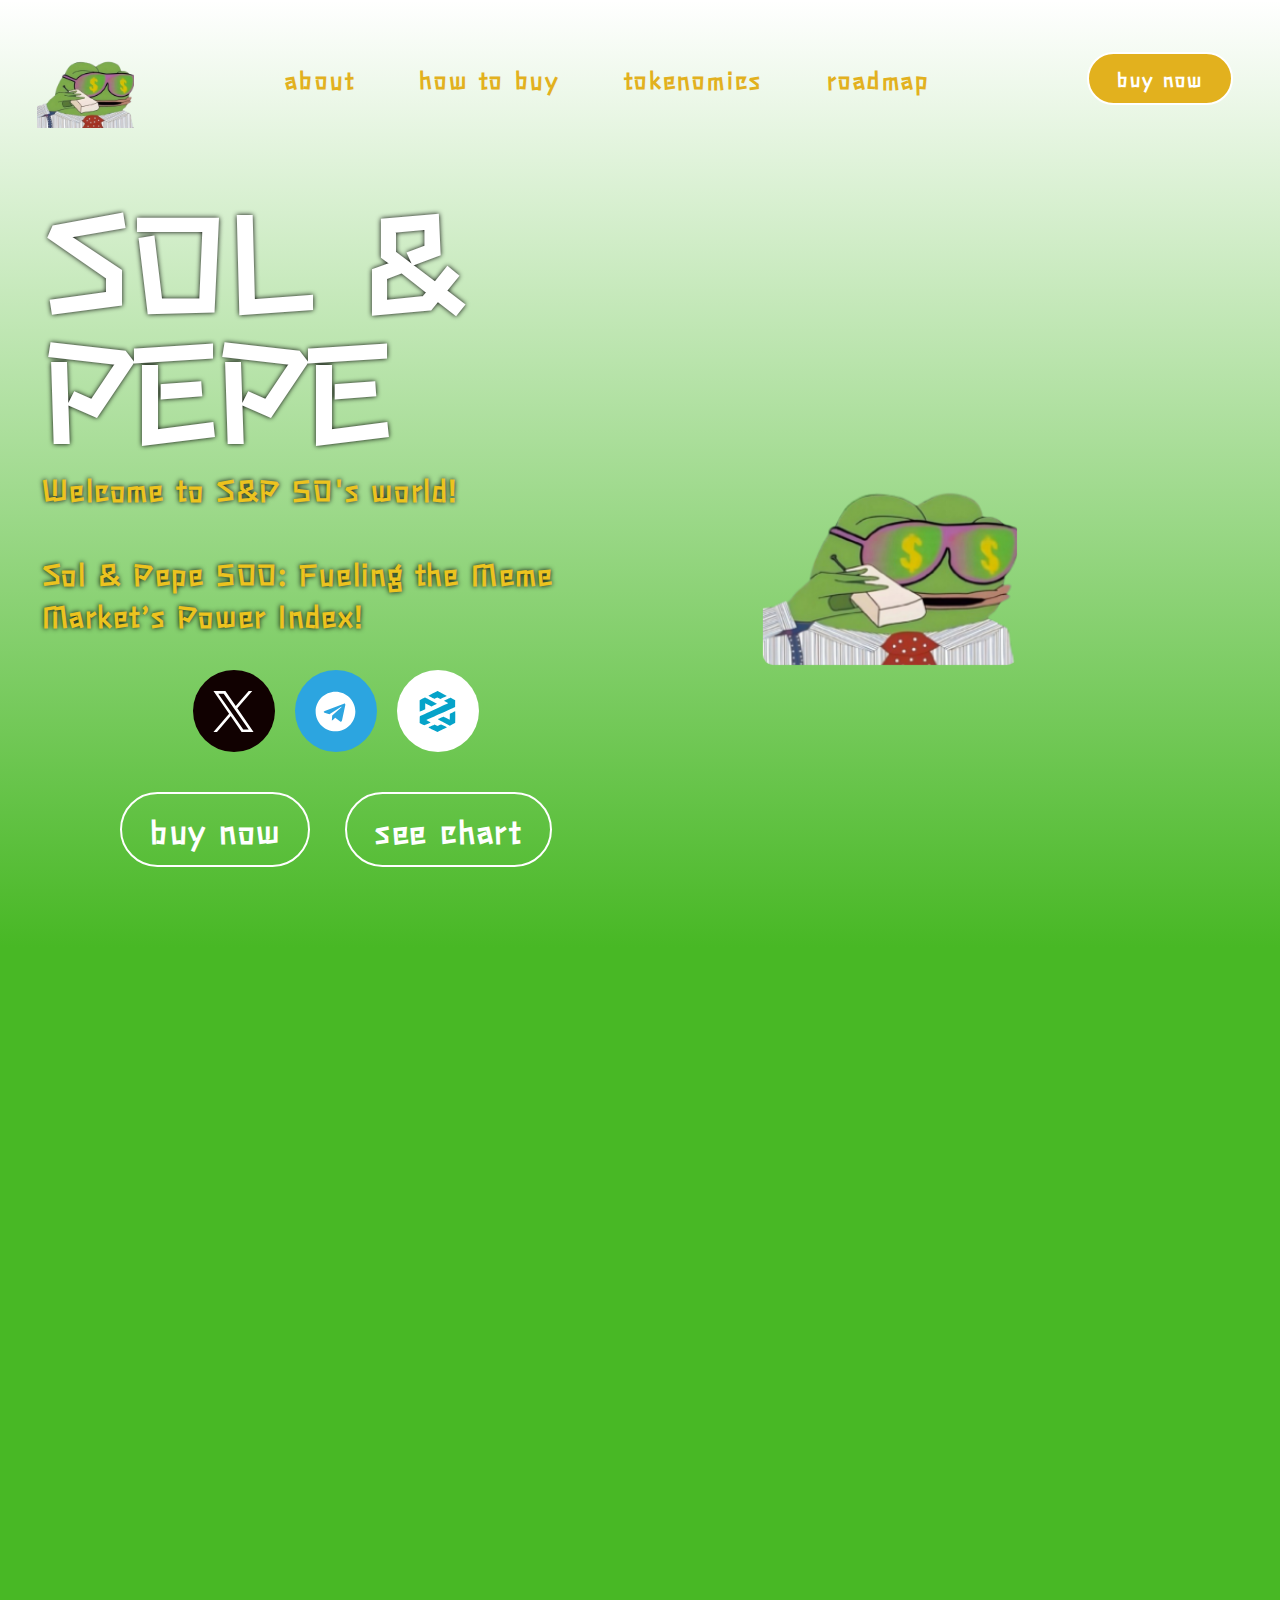
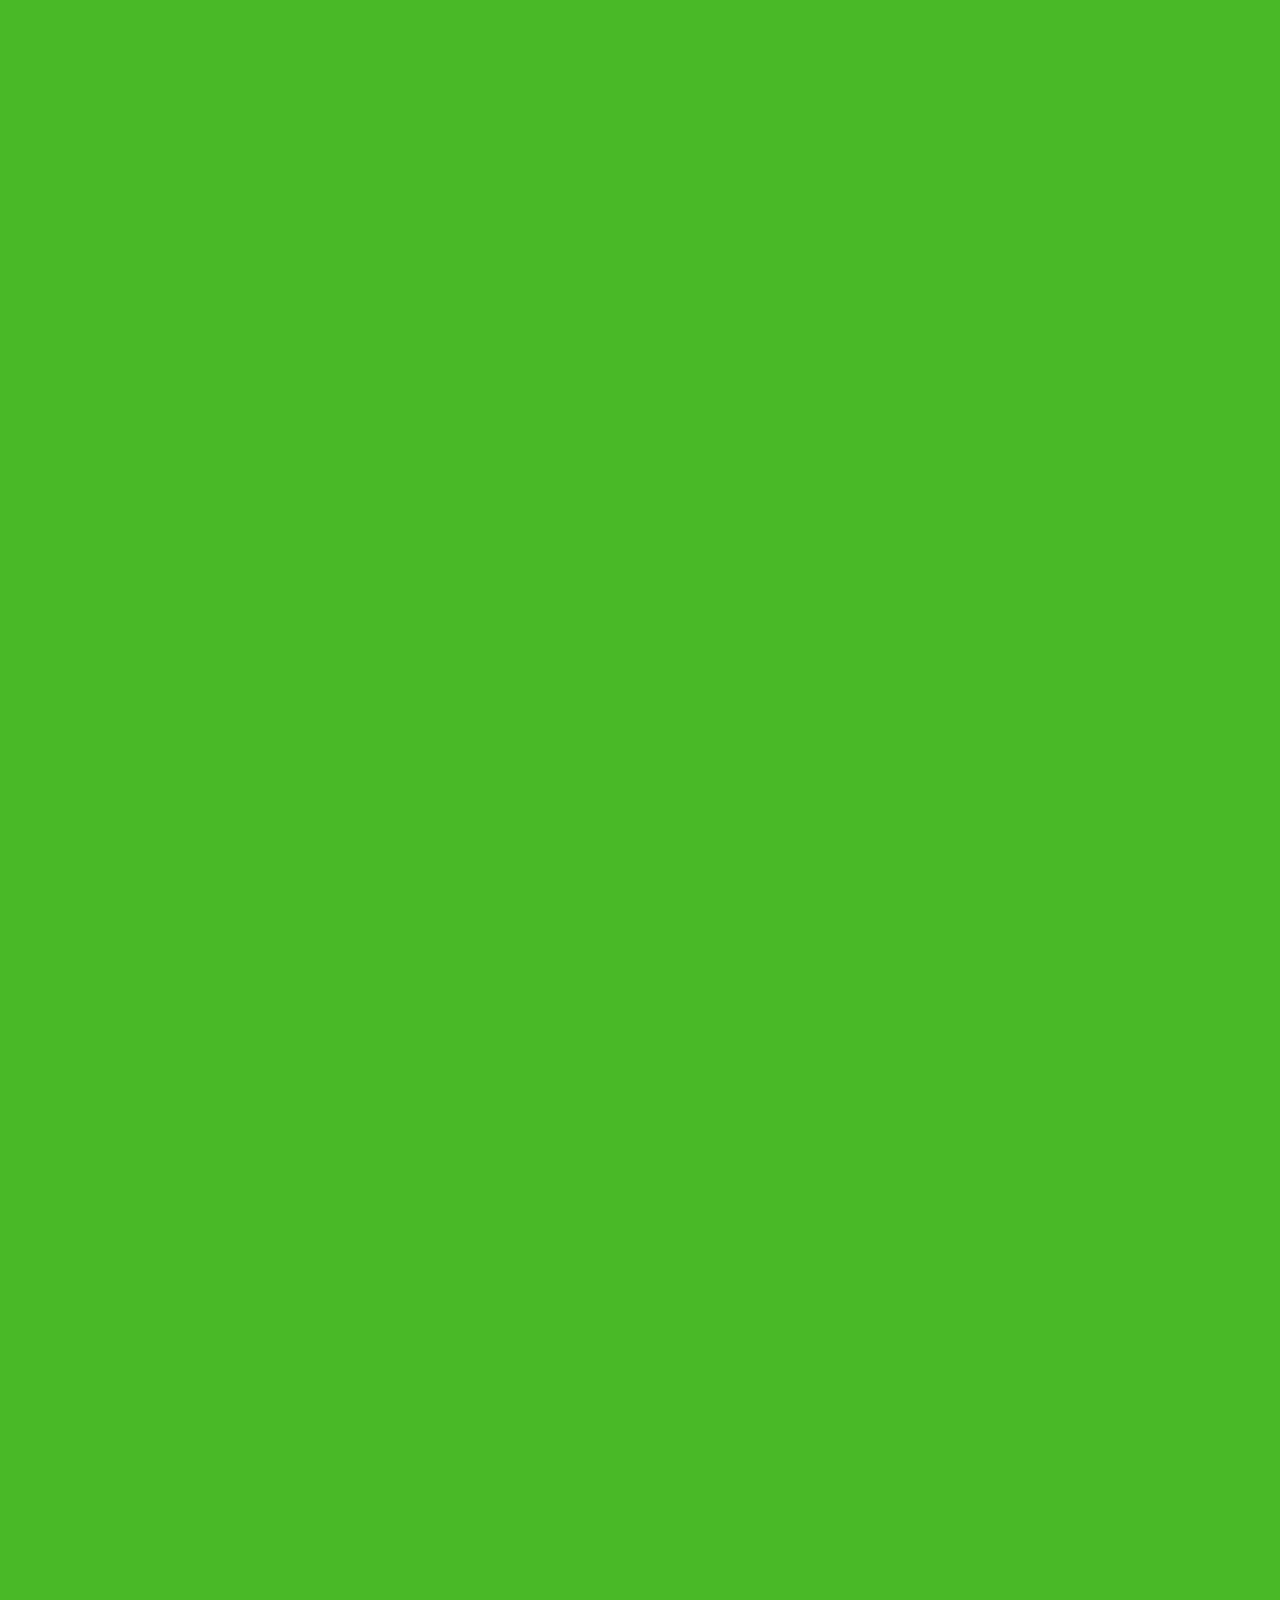
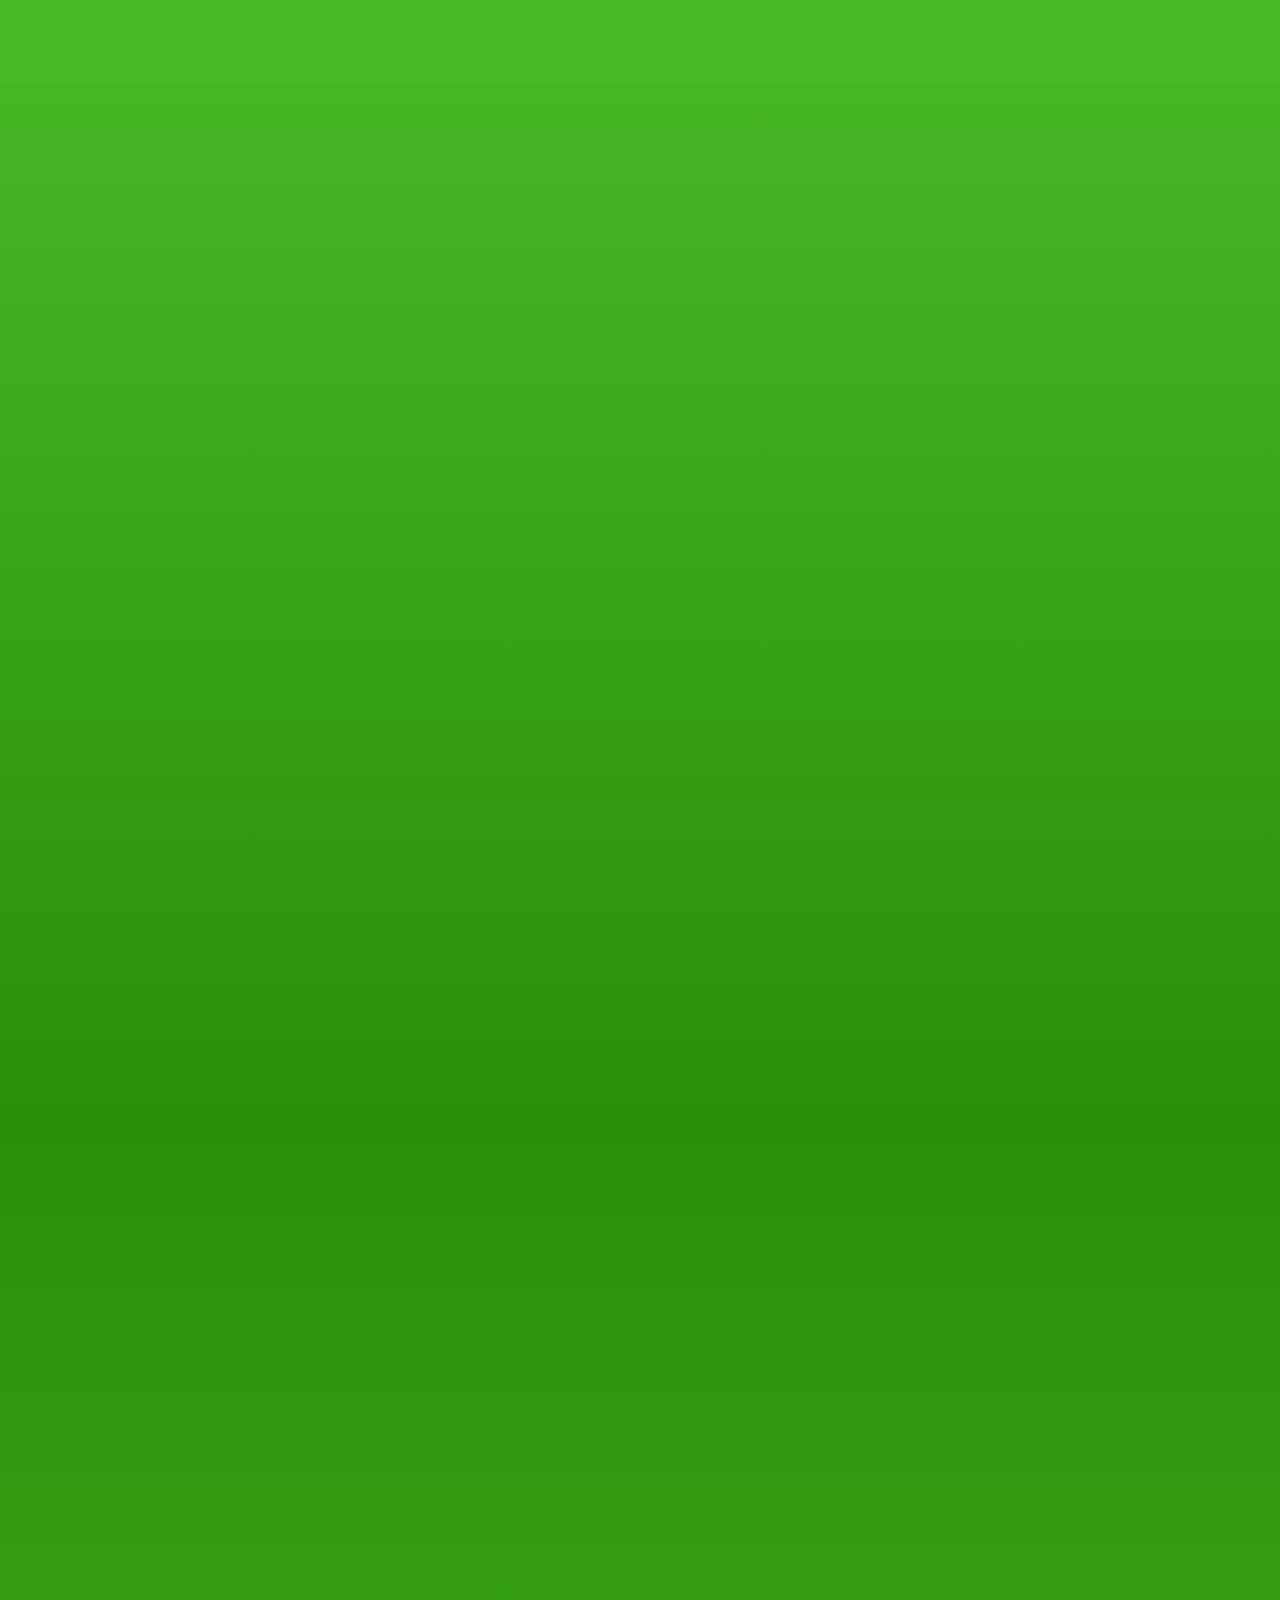
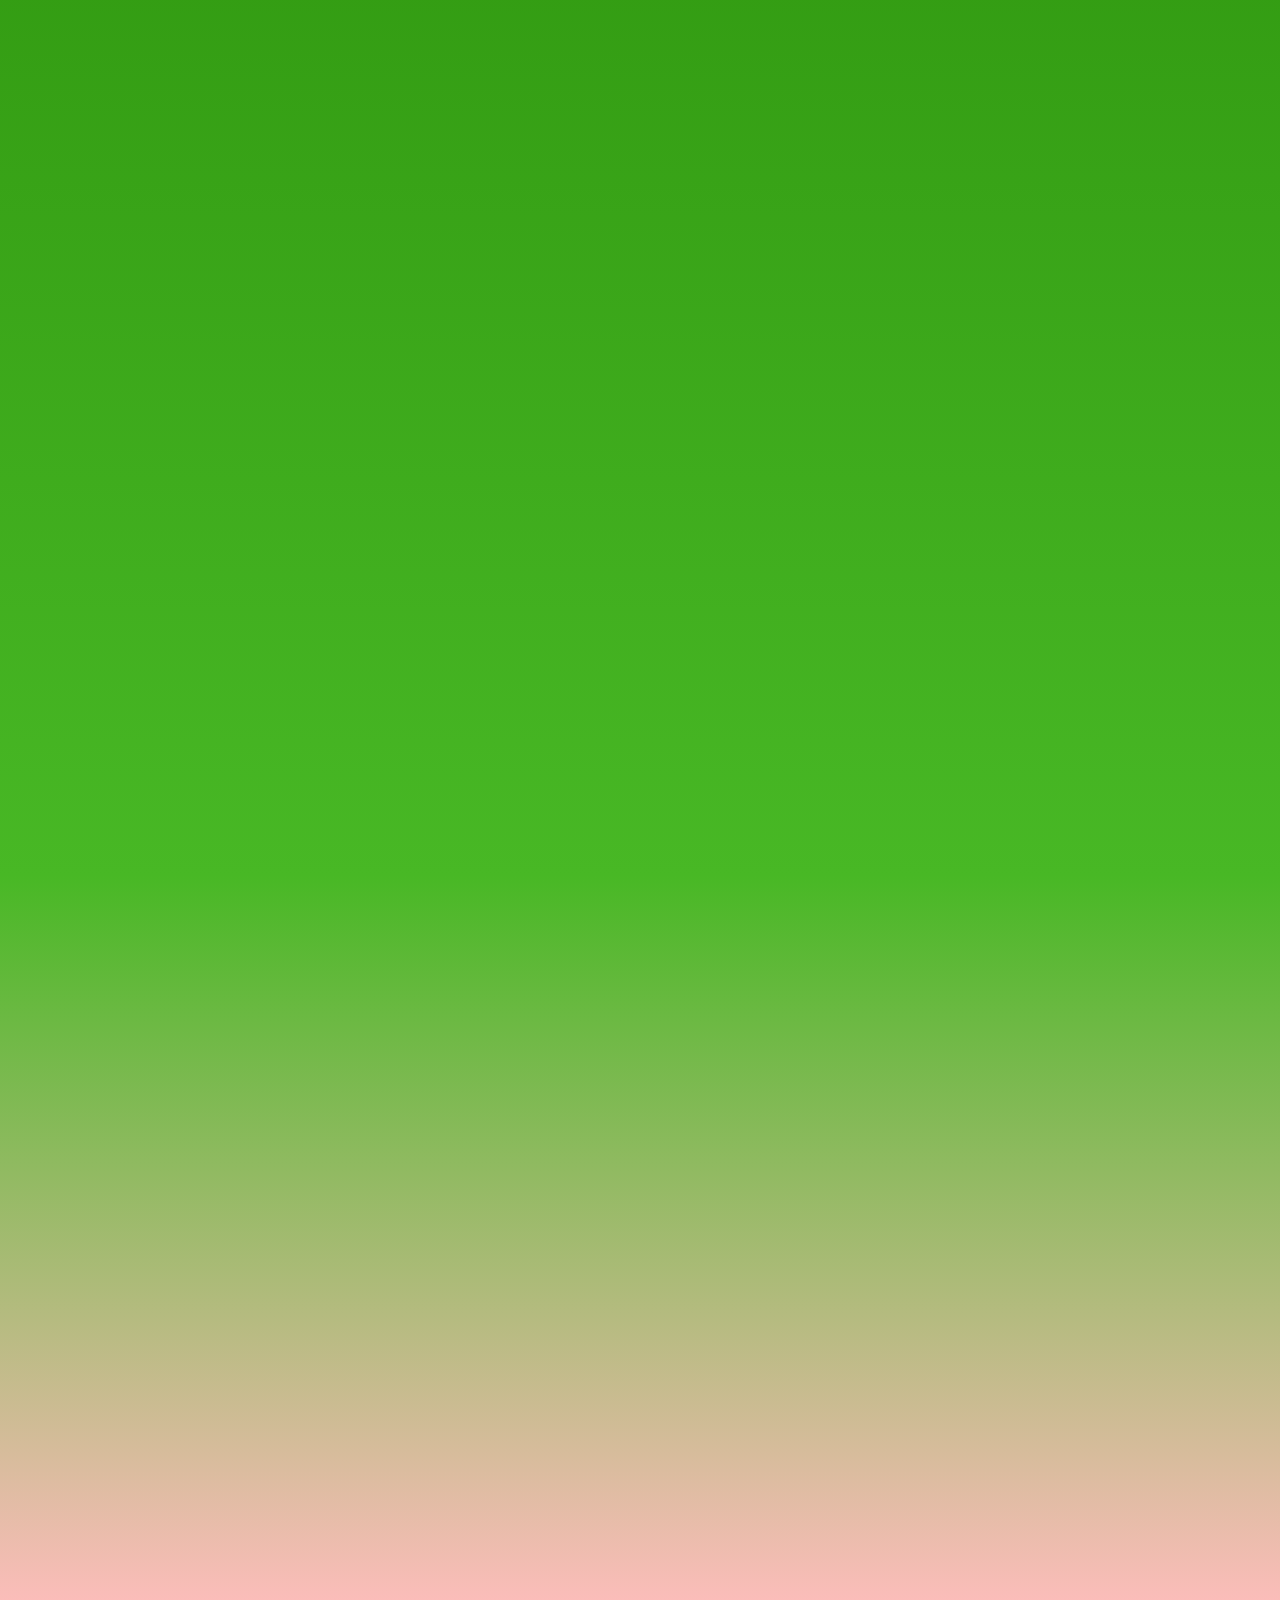
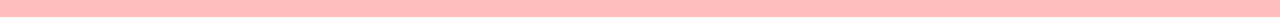
==== index.html @ d923bd5b "text modify" ====
<!DOCTYPE html>
<html lang="en-US" prefix="og: https://ogp.me/ns#">

<head>
	<meta charset="UTF-8">


	<title>SOL PEPE</title>
	<meta name="robots" content="index, follow, max-snippet:-1, max-video-preview:-1, max-image-preview:large" />
	<link rel="canonical" href="/" />
	<script type="application/ld+json"
		class="rank-math-schema">{"@context":"https://schema.org","@graph":[{"@type":["Person","Organization"],"@id":"/#person","name":"PEI PEI","logo":{"@type":"ImageObject","@id":"/#logo","url":"/storage/2024/05/PEI-PEI.png","contentUrl":"/storage/2024/05/PEI-PEI.png","caption":"PEI PEI","inLanguage":"en-US","width":"2560","height":"2560"},"image":{"@type":"ImageObject","@id":"/#logo","url":"/storage/2024/05/PEI-PEI.png","contentUrl":"/storage/2024/05/PEI-PEI.png","caption":"PEI PEI","inLanguage":"en-US","width":"2560","height":"2560"}},{"@type":"WebSite","@id":"/#website","url":"","name":"PEI PEI","publisher":{"@id":"/#person"},"inLanguage":"en-US","potentialAction":{"@type":"SearchAction","target":"/?s={search_term_string}","query-input":"required name=search_term_string"}},{"@type":"ImageObject","@id":"/storage/2024/05/hoodi.png","url":"/storage/2024/05/hoodi.png","width":"200","height":"200","inLanguage":"en-US"},{"@type":"WebPage","@id":"/#webpage","url":"/","name":"Home - PEI PEI","datePublished":"2024-05-25T05:34:33+00:00","dateModified":"2024-06-06T20:31:43+00:00","about":{"@id":"/#person"},"isPartOf":{"@id":"/#website"},"primaryImageOfPage":{"@id":"/storage/2024/05/hoodi.png"},"inLanguage":"en-US"},{"@type":"Person","@id":"/writer/pump/","name":"Pump Labs","url":"/writer/pump/","image":{"@type":"ImageObject","@id":"https://secure.gravatar.com/avatar/385d1f02cdb1d249a4c77236e89ebf75?s=96&amp;d=mm&amp;r=g","url":"https://secure.gravatar.com/avatar/385d1f02cdb1d249a4c77236e89ebf75?s=96&amp;d=mm&amp;r=g","caption":"Pump Labs","inLanguage":"en-US"},"sameAs":[""]},{"@type":"Article","headline":"Home - PEI PEI","datePublished":"2024-05-25T05:34:33+00:00","dateModified":"2024-06-06T20:31:43+00:00","author":{"@id":"/writer/pump/","name":"Pump Labs"},"publisher":{"@id":"/#person"},"description":"Step into the realm of PEIPEI Token, where the world of memes meets the enchanting essence of Chinese culture. Get ready to explore a digital universe that","name":"Home - PEI PEI","@id":"/#richSnippet","isPartOf":{"@id":"/#webpage"},"image":{"@id":"/storage/2024/05/hoodi.png"},"inLanguage":"en-US","mainEntityOfPage":{"@id":"/#webpage"}}]}</script>
	<!-- /Rank Math WordPress SEO plugin -->

	<link rel="alternate" type="application/rss+xml" title="PEI PEI &raquo; Feed" href="/feed/" />
	<link rel="alternate" type="application/rss+xml" title="PEI PEI &raquo; Comments Feed" href="/comments/feed/" />
	<script>
		window._wpemojiSettings = { "baseUrl": "https:\/\/s.w.org\/images\/core\/emoji\/15.0.3\/72x72\/", "ext": ".png", "svgUrl": "https:\/\/s.w.org\/images\/core\/emoji\/15.0.3\/svg\/", "svgExt": ".svg", "source": { "concatemoji": "https:\/\/peipeicoin.vip\/lib\/js\/wp-emoji-release.min.js" } };
		/*! This file is auto-generated */
		!function (i, n) { var o, s, e; function c(e) { try { var t = { supportTests: e, timestamp: (new Date).valueOf() }; sessionStorage.setItem(o, JSON.stringify(t)) } catch (e) { } } function p(e, t, n) { e.clearRect(0, 0, e.canvas.width, e.canvas.height), e.fillText(t, 0, 0); var t = new Uint32Array(e.getImageData(0, 0, e.canvas.width, e.canvas.height).data), r = (e.clearRect(0, 0, e.canvas.width, e.canvas.height), e.fillText(n, 0, 0), new Uint32Array(e.getImageData(0, 0, e.canvas.width, e.canvas.height).data)); return t.every(function (e, t) { return e === r[t] }) } function u(e, t, n) { switch (t) { case "flag": return n(e, "\ud83c\udff3\ufe0f\u200d\u26a7\ufe0f", "\ud83c\udff3\ufe0f\u200b\u26a7\ufe0f") ? !1 : !n(e, "\ud83c\uddfa\ud83c\uddf3", "\ud83c\uddfa\u200b\ud83c\uddf3") && !n(e, "\ud83c\udff4\udb40\udc67\udb40\udc62\udb40\udc65\udb40\udc6e\udb40\udc67\udb40\udc7f", "\ud83c\udff4\u200b\udb40\udc67\u200b\udb40\udc62\u200b\udb40\udc65\u200b\udb40\udc6e\u200b\udb40\udc67\u200b\udb40\udc7f"); case "emoji": return !n(e, "\ud83d\udc26\u200d\u2b1b", "\ud83d\udc26\u200b\u2b1b") }return !1 } function f(e, t, n) { var r = "undefined" != typeof WorkerGlobalScope && self instanceof WorkerGlobalScope ? new OffscreenCanvas(300, 150) : i.createElement("canvas"), a = r.getContext("2d", { willReadFrequently: !0 }), o = (a.textBaseline = "top", a.font = "600 32px Arial", {}); return e.forEach(function (e) { o[e] = t(a, e, n) }), o } function t(e) { var t = i.createElement("script"); t.src = e, t.defer = !0, i.head.appendChild(t) } "undefined" != typeof Promise && (o = "wpEmojiSettingsSupports", s = ["flag", "emoji"], n.supports = { everything: !0, everythingExceptFlag: !0 }, e = new Promise(function (e) { i.addEventListener("DOMContentLoaded", e, { once: !0 }) }), new Promise(function (t) { var n = function () { try { var e = JSON.parse(sessionStorage.getItem(o)); if ("object" == typeof e && "number" == typeof e.timestamp && (new Date).valueOf() < e.timestamp + 604800 && "object" == typeof e.supportTests) return e.supportTests } catch (e) { } return null }(); if (!n) { if ("undefined" != typeof Worker && "undefined" != typeof OffscreenCanvas && "undefined" != typeof URL && URL.createObjectURL && "undefined" != typeof Blob) try { var e = "postMessage(" + f.toString() + "(" + [JSON.stringify(s), u.toString(), p.toString()].join(",") + "));", r = new Blob([e], { type: "text/javascript" }), a = new Worker(URL.createObjectURL(r), { name: "wpTestEmojiSupports" }); return void (a.onmessage = function (e) { c(n = e.data), a.terminate(), t(n) }) } catch (e) { } c(n = f(s, u, p)) } t(n) }).then(function (e) { for (var t in e) n.supports[t] = e[t], n.supports.everything = n.supports.everything && n.supports[t], "flag" !== t && (n.supports.everythingExceptFlag = n.supports.everythingExceptFlag && n.supports[t]); n.supports.everythingExceptFlag = n.supports.everythingExceptFlag && !n.supports.flag, n.DOMReady = !1, n.readyCallback = function () { n.DOMReady = !0 } }).then(function () { return e }).then(function () { var e; n.supports.everything || (n.readyCallback(), (e = n.source || {}).concatemoji ? t(e.concatemoji) : e.wpemoji && e.twemoji && (t(e.twemoji), t(e.wpemoji))) })) }((window, document), window._wpemojiSettings);
	</script>
	<style id='wp-emoji-styles-inline-css'>
		img.wp-smiley,
		img.emoji {
			display: inline !important;
			border: none !important;
			box-shadow: none !important;
			height: 1em !important;
			width: 1em !important;
			margin: 0 0.07em !important;
			vertical-align: -0.1em !important;
			background: none !important;
			padding: 0 !important;
		}
	</style>
	<style id='rank-math-toc-block-style-inline-css'>
		.wp-block-rank-math-toc-block nav ol {
			counter-reset: item
		}

		.wp-block-rank-math-toc-block nav ol li {
			display: block
		}

		.wp-block-rank-math-toc-block nav ol li:before {
			content: counters(item, ".") ". ";
			counter-increment: item
		}
	</style>
	<style id='classic-theme-styles-inline-css'>
		/*! This file is auto-generated */
		.wp-block-button__link {
			color: #fff;
			background-color: #32373c;
			border-radius: 9999px;
			box-shadow: none;
			text-decoration: none;
			padding: calc(.667em + 2px) calc(1.333em + 2px);
			font-size: 1.125em
		}

		.wp-block-file__button {
			background: #32373c;
			color: #fff;
			text-decoration: none
		}
	</style>
	<style id='global-styles-inline-css'>
		body {
			--wp--preset--color--black: #000000;
			--wp--preset--color--cyan-bluish-gray: #abb8c3;
			--wp--preset--color--white: #ffffff;
			--wp--preset--color--pale-pink: #f78da7;
			--wp--preset--color--vivid-red: #cf2e2e;
			--wp--preset--color--luminous-vivid-orange: #ff6900;
			--wp--preset--color--luminous-vivid-amber: #fcb900;
			--wp--preset--color--light-green-cyan: #7bdcb5;
			--wp--preset--color--vivid-green-cyan: #00d084;
			--wp--preset--color--pale-cyan-blue: #8ed1fc;
			--wp--preset--color--vivid-cyan-blue: #0693e3;
			--wp--preset--color--vivid-purple: #9b51e0;
			--wp--preset--gradient--vivid-cyan-blue-to-vivid-purple: linear-gradient(135deg, rgba(6, 147, 227, 1) 0%, rgb(155, 81, 224) 100%);
			--wp--preset--gradient--light-green-cyan-to-vivid-green-cyan: linear-gradient(135deg, rgb(122, 220, 180) 0%, rgb(0, 208, 130) 100%);
			--wp--preset--gradient--luminous-vivid-amber-to-luminous-vivid-orange: linear-gradient(135deg, rgba(252, 185, 0, 1) 0%, rgba(255, 105, 0, 1) 100%);
			--wp--preset--gradient--luminous-vivid-orange-to-vivid-red: linear-gradient(135deg, rgba(255, 105, 0, 1) 0%, rgb(207, 46, 46) 100%);
			--wp--preset--gradient--very-light-gray-to-cyan-bluish-gray: linear-gradient(135deg, rgb(238, 238, 238) 0%, rgb(169, 184, 195) 100%);
			--wp--preset--gradient--cool-to-warm-spectrum: linear-gradient(135deg, rgb(74, 234, 220) 0%, rgb(151, 120, 209) 20%, rgb(207, 42, 186) 40%, rgb(238, 44, 130) 60%, rgb(251, 105, 98) 80%, rgb(254, 248, 76) 100%);
			--wp--preset--gradient--blush-light-purple: linear-gradient(135deg, rgb(255, 206, 236) 0%, rgb(152, 150, 240) 100%);
			--wp--preset--gradient--blush-bordeaux: linear-gradient(135deg, rgb(254, 205, 165) 0%, rgb(254, 45, 45) 50%, rgb(107, 0, 62) 100%);
			--wp--preset--gradient--luminous-dusk: linear-gradient(135deg, rgb(255, 203, 112) 0%, rgb(199, 81, 192) 50%, rgb(65, 88, 208) 100%);
			--wp--preset--gradient--pale-ocean: linear-gradient(135deg, rgb(255, 245, 203) 0%, rgb(182, 227, 212) 50%, rgb(51, 167, 181) 100%);
			--wp--preset--gradient--electric-grass: linear-gradient(135deg, rgb(202, 248, 128) 0%, rgb(113, 206, 126) 100%);
			--wp--preset--gradient--midnight: linear-gradient(135deg, rgb(2, 3, 129) 0%, rgb(40, 116, 252) 100%);
			--wp--preset--font-size--small: 13px;
			--wp--preset--font-size--medium: 20px;
			--wp--preset--font-size--large: 36px;
			--wp--preset--font-size--x-large: 42px;
			--wp--preset--spacing--20: 0.44rem;
			--wp--preset--spacing--30: 0.67rem;
			--wp--preset--spacing--40: 1rem;
			--wp--preset--spacing--50: 1.5rem;
			--wp--preset--spacing--60: 2.25rem;
			--wp--preset--spacing--70: 3.38rem;
			--wp--preset--spacing--80: 5.06rem;
			--wp--preset--shadow--natural: 6px 6px 9px rgba(0, 0, 0, 0.2);
			--wp--preset--shadow--deep: 12px 12px 50px rgba(0, 0, 0, 0.4);
			--wp--preset--shadow--sharp: 6px 6px 0px rgba(0, 0, 0, 0.2);
			--wp--preset--shadow--outlined: 6px 6px 0px -3px rgba(255, 255, 255, 1), 6px 6px rgba(0, 0, 0, 1);
			--wp--preset--shadow--crisp: 6px 6px 0px rgba(0, 0, 0, 1);
		}

		:where(.is-layout-flex) {
			gap: 0.5em;
		}

		:where(.is-layout-grid) {
			gap: 0.5em;
		}

		body .is-layout-flex {
			display: flex;
		}

		body .is-layout-flex {
			flex-wrap: wrap;
			align-items: center;
		}

		body .is-layout-flex>* {
			margin: 0;
		}

		body .is-layout-grid {
			display: grid;
		}

		body .is-layout-grid>* {
			margin: 0;
		}

		:where(.wp-block-columns.is-layout-flex) {
			gap: 2em;
		}

		:where(.wp-block-columns.is-layout-grid) {
			gap: 2em;
		}

		:where(.wp-block-post-template.is-layout-flex) {
			gap: 1.25em;
		}

		:where(.wp-block-post-template.is-layout-grid) {
			gap: 1.25em;
		}

		.has-black-color {
			color: var(--wp--preset--color--black) !important;
		}

		.has-cyan-bluish-gray-color {
			color: var(--wp--preset--color--cyan-bluish-gray) !important;
		}

		.has-white-color {
			color: var(--wp--preset--color--white) !important;
		}

		.has-pale-pink-color {
			color: var(--wp--preset--color--pale-pink) !important;
		}

		.has-vivid-red-color {
			color: var(--wp--preset--color--vivid-red) !important;
		}

		.has-luminous-vivid-orange-color {
			color: var(--wp--preset--color--luminous-vivid-orange) !important;
		}

		.has-luminous-vivid-amber-color {
			color: var(--wp--preset--color--luminous-vivid-amber) !important;
		}

		.has-light-green-cyan-color {
			color: var(--wp--preset--color--light-green-cyan) !important;
		}

		.has-vivid-green-cyan-color {
			color: var(--wp--preset--color--vivid-green-cyan) !important;
		}

		.has-pale-cyan-blue-color {
			color: var(--wp--preset--color--pale-cyan-blue) !important;
		}

		.has-vivid-cyan-blue-color {
			color: var(--wp--preset--color--vivid-cyan-blue) !important;
		}

		.has-vivid-purple-color {
			color: var(--wp--preset--color--vivid-purple) !important;
		}

		.has-black-background-color {
			background-color: var(--wp--preset--color--black) !important;
		}

		.has-cyan-bluish-gray-background-color {
			background-color: var(--wp--preset--color--cyan-bluish-gray) !important;
		}

		.has-white-background-color {
			background-color: var(--wp--preset--color--white) !important;
		}

		.has-pale-pink-background-color {
			background-color: var(--wp--preset--color--pale-pink) !important;
		}

		.has-vivid-red-background-color {
			background-color: var(--wp--preset--color--vivid-red) !important;
		}

		.has-luminous-vivid-orange-background-color {
			background-color: var(--wp--preset--color--luminous-vivid-orange) !important;
		}

		.has-luminous-vivid-amber-background-color {
			background-color: var(--wp--preset--color--luminous-vivid-amber) !important;
		}

		.has-light-green-cyan-background-color {
			background-color: var(--wp--preset--color--light-green-cyan) !important;
		}

		.has-vivid-green-cyan-background-color {
			background-color: var(--wp--preset--color--vivid-green-cyan) !important;
		}

		.has-pale-cyan-blue-background-color {
			background-color: var(--wp--preset--color--pale-cyan-blue) !important;
		}

		.has-vivid-cyan-blue-background-color {
			background-color: var(--wp--preset--color--vivid-cyan-blue) !important;
		}

		.has-vivid-purple-background-color {
			background-color: var(--wp--preset--color--vivid-purple) !important;
		}

		.has-black-border-color {
			border-color: var(--wp--preset--color--black) !important;
		}

		.has-cyan-bluish-gray-border-color {
			border-color: var(--wp--preset--color--cyan-bluish-gray) !important;
		}

		.has-white-border-color {
			border-color: var(--wp--preset--color--white) !important;
		}

		.has-pale-pink-border-color {
			border-color: var(--wp--preset--color--pale-pink) !important;
		}

		.has-vivid-red-border-color {
			border-color: var(--wp--preset--color--vivid-red) !important;
		}

		.has-luminous-vivid-orange-border-color {
			border-color: var(--wp--preset--color--luminous-vivid-orange) !important;
		}

		.has-luminous-vivid-amber-border-color {
			border-color: var(--wp--preset--color--luminous-vivid-amber) !important;
		}

		.has-light-green-cyan-border-color {
			border-color: var(--wp--preset--color--light-green-cyan) !important;
		}

		.has-vivid-green-cyan-border-color {
			border-color: var(--wp--preset--color--vivid-green-cyan) !important;
		}

		.has-pale-cyan-blue-border-color {
			border-color: var(--wp--preset--color--pale-cyan-blue) !important;
		}

		.has-vivid-cyan-blue-border-color {
			border-color: var(--wp--preset--color--vivid-cyan-blue) !important;
		}

		.has-vivid-purple-border-color {
			border-color: var(--wp--preset--color--vivid-purple) !important;
		}

		.has-vivid-cyan-blue-to-vivid-purple-gradient-background {
			background: var(--wp--preset--gradient--vivid-cyan-blue-to-vivid-purple) !important;
		}

		.has-light-green-cyan-to-vivid-green-cyan-gradient-background {
			background: var(--wp--preset--gradient--light-green-cyan-to-vivid-green-cyan) !important;
		}

		.has-luminous-vivid-amber-to-luminous-vivid-orange-gradient-background {
			background: var(--wp--preset--gradient--luminous-vivid-amber-to-luminous-vivid-orange) !important;
		}

		.has-luminous-vivid-orange-to-vivid-red-gradient-background {
			background: var(--wp--preset--gradient--luminous-vivid-orange-to-vivid-red) !important;
		}

		.has-very-light-gray-to-cyan-bluish-gray-gradient-background {
			background: var(--wp--preset--gradient--very-light-gray-to-cyan-bluish-gray) !important;
		}

		.has-cool-to-warm-spectrum-gradient-background {
			background: var(--wp--preset--gradient--cool-to-warm-spectrum) !important;
		}

		.has-blush-light-purple-gradient-background {
			background: var(--wp--preset--gradient--blush-light-purple) !important;
		}

		.has-blush-bordeaux-gradient-background {
			background: var(--wp--preset--gradient--blush-bordeaux) !important;
		}

		.has-luminous-dusk-gradient-background {
			background: var(--wp--preset--gradient--luminous-dusk) !important;
		}

		.has-pale-ocean-gradient-background {
			background: var(--wp--preset--gradient--pale-ocean) !important;
		}

		.has-electric-grass-gradient-background {
			background: var(--wp--preset--gradient--electric-grass) !important;
		}

		.has-midnight-gradient-background {
			background: var(--wp--preset--gradient--midnight) !important;
		}

		.has-small-font-size {
			font-size: var(--wp--preset--font-size--small) !important;
		}

		.has-medium-font-size {
			font-size: var(--wp--preset--font-size--medium) !important;
		}

		.has-large-font-size {
			font-size: var(--wp--preset--font-size--large) !important;
		}

		.has-x-large-font-size {
			font-size: var(--wp--preset--font-size--x-large) !important;
		}

		.wp-block-navigation a:where(:not(.wp-element-button)) {
			color: inherit;
		}

		:where(.wp-block-post-template.is-layout-flex) {
			gap: 1.25em;
		}

		:where(.wp-block-post-template.is-layout-grid) {
			gap: 1.25em;
		}

		:where(.wp-block-columns.is-layout-flex) {
			gap: 2em;
		}

		:where(.wp-block-columns.is-layout-grid) {
			gap: 2em;
		}

		.wp-block-pullquote {
			font-size: 1.5em;
			line-height: 1.6;
		}
	</style>
	<link rel='stylesheet' id='hello-elementor-css' href='/core/views/7a3fccae50/style.min.css' media='all' />
	<link rel='stylesheet' id='hello-elementor-theme-style-css' href='/core/views/7a3fccae50/theme.min.css'
		media='all' />
	<link rel='stylesheet' id='hello-elementor-header-footer-css' href='/core/views/7a3fccae50/header-footer.min.css'
		media='all' />
	<link rel='stylesheet' id='elementor-frontend-css' href='/core/modules/f65f29574d/assets/css/frontend-lite.min.css'
		media='all' />
	<style id='elementor-frontend-inline-css'>
		@-webkit-keyframes ha_fadeIn {
			0% {
				opacity: 0
			}

			to {
				opacity: 1
			}
		}

		@keyframes ha_fadeIn {
			0% {
				opacity: 0
			}

			to {
				opacity: 1
			}
		}

		@-webkit-keyframes ha_zoomIn {
			0% {
				opacity: 0;
				-webkit-transform: scale3d(.3, .3, .3);
				transform: scale3d(.3, .3, .3)
			}

			50% {
				opacity: 1
			}
		}

		@keyframes ha_zoomIn {
			0% {
				opacity: 0;
				-webkit-transform: scale3d(.3, .3, .3);
				transform: scale3d(.3, .3, .3)
			}

			50% {
				opacity: 1
			}
		}

		@-webkit-keyframes ha_rollIn {
			0% {
				opacity: 0;
				-webkit-transform: translate3d(-100%, 0, 0) rotate3d(0, 0, 1, -120deg);
				transform: translate3d(-100%, 0, 0) rotate3d(0, 0, 1, -120deg)
			}

			to {
				opacity: 1
			}
		}

		@keyframes ha_rollIn {
			0% {
				opacity: 0;
				-webkit-transform: translate3d(-100%, 0, 0) rotate3d(0, 0, 1, -120deg);
				transform: translate3d(-100%, 0, 0) rotate3d(0, 0, 1, -120deg)
			}

			to {
				opacity: 1
			}
		}

		@-webkit-keyframes ha_bounce {

			0%,
			20%,
			53%,
			to {
				-webkit-animation-timing-function: cubic-bezier(.215, .61, .355, 1);
				animation-timing-function: cubic-bezier(.215, .61, .355, 1)
			}

			40%,
			43% {
				-webkit-transform: translate3d(0, -30px, 0) scaleY(1.1);
				transform: translate3d(0, -30px, 0) scaleY(1.1);
				-webkit-animation-timing-function: cubic-bezier(.755, .05, .855, .06);
				animation-timing-function: cubic-bezier(.755, .05, .855, .06)
			}

			70% {
				-webkit-transform: translate3d(0, -15px, 0) scaleY(1.05);
				transform: translate3d(0, -15px, 0) scaleY(1.05);
				-webkit-animation-timing-function: cubic-bezier(.755, .05, .855, .06);
				animation-timing-function: cubic-bezier(.755, .05, .855, .06)
			}

			80% {
				-webkit-transition-timing-function: cubic-bezier(.215, .61, .355, 1);
				transition-timing-function: cubic-bezier(.215, .61, .355, 1);
				-webkit-transform: translate3d(0, 0, 0) scaleY(.95);
				transform: translate3d(0, 0, 0) scaleY(.95)
			}

			90% {
				-webkit-transform: translate3d(0, -4px, 0) scaleY(1.02);
				transform: translate3d(0, -4px, 0) scaleY(1.02)
			}
		}

		@keyframes ha_bounce {

			0%,
			20%,
			53%,
			to {
				-webkit-animation-timing-function: cubic-bezier(.215, .61, .355, 1);
				animation-timing-function: cubic-bezier(.215, .61, .355, 1)
			}

			40%,
			43% {
				-webkit-transform: translate3d(0, -30px, 0) scaleY(1.1);
				transform: translate3d(0, -30px, 0) scaleY(1.1);
				-webkit-animation-timing-function: cubic-bezier(.755, .05, .855, .06);
				animation-timing-function: cubic-bezier(.755, .05, .855, .06)
			}

			70% {
				-webkit-transform: translate3d(0, -15px, 0) scaleY(1.05);
				transform: translate3d(0, -15px, 0) scaleY(1.05);
				-webkit-animation-timing-function: cubic-bezier(.755, .05, .855, .06);
				animation-timing-function: cubic-bezier(.755, .05, .855, .06)
			}

			80% {
				-webkit-transition-timing-function: cubic-bezier(.215, .61, .355, 1);
				transition-timing-function: cubic-bezier(.215, .61, .355, 1);
				-webkit-transform: translate3d(0, 0, 0) scaleY(.95);
				transform: translate3d(0, 0, 0) scaleY(.95)
			}

			90% {
				-webkit-transform: translate3d(0, -4px, 0) scaleY(1.02);
				transform: translate3d(0, -4px, 0) scaleY(1.02)
			}
		}

		@-webkit-keyframes ha_bounceIn {

			0%,
			20%,
			40%,
			60%,
			80%,
			to {
				-webkit-animation-timing-function: cubic-bezier(.215, .61, .355, 1);
				animation-timing-function: cubic-bezier(.215, .61, .355, 1)
			}

			0% {
				opacity: 0;
				-webkit-transform: scale3d(.3, .3, .3);
				transform: scale3d(.3, .3, .3)
			}

			20% {
				-webkit-transform: scale3d(1.1, 1.1, 1.1);
				transform: scale3d(1.1, 1.1, 1.1)
			}

			40% {
				-webkit-transform: scale3d(.9, .9, .9);
				transform: scale3d(.9, .9, .9)
			}

			60% {
				opacity: 1;
				-webkit-transform: scale3d(1.03, 1.03, 1.03);
				transform: scale3d(1.03, 1.03, 1.03)
			}

			80% {
				-webkit-transform: scale3d(.97, .97, .97);
				transform: scale3d(.97, .97, .97)
			}

			to {
				opacity: 1
			}
		}

		@keyframes ha_bounceIn {

			0%,
			20%,
			40%,
			60%,
			80%,
			to {
				-webkit-animation-timing-function: cubic-bezier(.215, .61, .355, 1);
				animation-timing-function: cubic-bezier(.215, .61, .355, 1)
			}

			0% {
				opacity: 0;
				-webkit-transform: scale3d(.3, .3, .3);
				transform: scale3d(.3, .3, .3)
			}

			20% {
				-webkit-transform: scale3d(1.1, 1.1, 1.1);
				transform: scale3d(1.1, 1.1, 1.1)
			}

			40% {
				-webkit-transform: scale3d(.9, .9, .9);
				transform: scale3d(.9, .9, .9)
			}

			60% {
				opacity: 1;
				-webkit-transform: scale3d(1.03, 1.03, 1.03);
				transform: scale3d(1.03, 1.03, 1.03)
			}

			80% {
				-webkit-transform: scale3d(.97, .97, .97);
				transform: scale3d(.97, .97, .97)
			}

			to {
				opacity: 1
			}
		}

		@-webkit-keyframes ha_flipInX {
			0% {
				opacity: 0;
				-webkit-transform: perspective(400px) rotate3d(1, 0, 0, 90deg);
				transform: perspective(400px) rotate3d(1, 0, 0, 90deg);
				-webkit-animation-timing-function: ease-in;
				animation-timing-function: ease-in
			}

			40% {
				-webkit-transform: perspective(400px) rotate3d(1, 0, 0, -20deg);
				transform: perspective(400px) rotate3d(1, 0, 0, -20deg);
				-webkit-animation-timing-function: ease-in;
				animation-timing-function: ease-in
			}

			60% {
				opacity: 1;
				-webkit-transform: perspective(400px) rotate3d(1, 0, 0, 10deg);
				transform: perspective(400px) rotate3d(1, 0, 0, 10deg)
			}

			80% {
				-webkit-transform: perspective(400px) rotate3d(1, 0, 0, -5deg);
				transform: perspective(400px) rotate3d(1, 0, 0, -5deg)
			}
		}

		@keyframes ha_flipInX {
			0% {
				opacity: 0;
				-webkit-transform: perspective(400px) rotate3d(1, 0, 0, 90deg);
				transform: perspective(400px) rotate3d(1, 0, 0, 90deg);
				-webkit-animation-timing-function: ease-in;
				animation-timing-function: ease-in
			}

			40% {
				-webkit-transform: perspective(400px) rotate3d(1, 0, 0, -20deg);
				transform: perspective(400px) rotate3d(1, 0, 0, -20deg);
				-webkit-animation-timing-function: ease-in;
				animation-timing-function: ease-in
			}

			60% {
				opacity: 1;
				-webkit-transform: perspective(400px) rotate3d(1, 0, 0, 10deg);
				transform: perspective(400px) rotate3d(1, 0, 0, 10deg)
			}

			80% {
				-webkit-transform: perspective(400px) rotate3d(1, 0, 0, -5deg);
				transform: perspective(400px) rotate3d(1, 0, 0, -5deg)
			}
		}

		@-webkit-keyframes ha_flipInY {
			0% {
				opacity: 0;
				-webkit-transform: perspective(400px) rotate3d(0, 1, 0, 90deg);
				transform: perspective(400px) rotate3d(0, 1, 0, 90deg);
				-webkit-animation-timing-function: ease-in;
				animation-timing-function: ease-in
			}

			40% {
				-webkit-transform: perspective(400px) rotate3d(0, 1, 0, -20deg);
				transform: perspective(400px) rotate3d(0, 1, 0, -20deg);
				-webkit-animation-timing-function: ease-in;
				animation-timing-function: ease-in
			}

			60% {
				opacity: 1;
				-webkit-transform: perspective(400px) rotate3d(0, 1, 0, 10deg);
				transform: perspective(400px) rotate3d(0, 1, 0, 10deg)
			}

			80% {
				-webkit-transform: perspective(400px) rotate3d(0, 1, 0, -5deg);
				transform: perspective(400px) rotate3d(0, 1, 0, -5deg)
			}
		}

		@keyframes ha_flipInY {
			0% {
				opacity: 0;
				-webkit-transform: perspective(400px) rotate3d(0, 1, 0, 90deg);
				transform: perspective(400px) rotate3d(0, 1, 0, 90deg);
				-webkit-animation-timing-function: ease-in;
				animation-timing-function: ease-in
			}

			40% {
				-webkit-transform: perspective(400px) rotate3d(0, 1, 0, -20deg);
				transform: perspective(400px) rotate3d(0, 1, 0, -20deg);
				-webkit-animation-timing-function: ease-in;
				animation-timing-function: ease-in
			}

			60% {
				opacity: 1;
				-webkit-transform: perspective(400px) rotate3d(0, 1, 0, 10deg);
				transform: perspective(400px) rotate3d(0, 1, 0, 10deg)
			}

			80% {
				-webkit-transform: perspective(400px) rotate3d(0, 1, 0, -5deg);
				transform: perspective(400px) rotate3d(0, 1, 0, -5deg)
			}
		}

		@-webkit-keyframes ha_swing {
			20% {
				-webkit-transform: rotate3d(0, 0, 1, 15deg);
				transform: rotate3d(0, 0, 1, 15deg)
			}

			40% {
				-webkit-transform: rotate3d(0, 0, 1, -10deg);
				transform: rotate3d(0, 0, 1, -10deg)
			}

			60% {
				-webkit-transform: rotate3d(0, 0, 1, 5deg);
				transform: rotate3d(0, 0, 1, 5deg)
			}

			80% {
				-webkit-transform: rotate3d(0, 0, 1, -5deg);
				transform: rotate3d(0, 0, 1, -5deg)
			}
		}

		@keyframes ha_swing {
			20% {
				-webkit-transform: rotate3d(0, 0, 1, 15deg);
				transform: rotate3d(0, 0, 1, 15deg)
			}

			40% {
				-webkit-transform: rotate3d(0, 0, 1, -10deg);
				transform: rotate3d(0, 0, 1, -10deg)
			}

			60% {
				-webkit-transform: rotate3d(0, 0, 1, 5deg);
				transform: rotate3d(0, 0, 1, 5deg)
			}

			80% {
				-webkit-transform: rotate3d(0, 0, 1, -5deg);
				transform: rotate3d(0, 0, 1, -5deg)
			}
		}

		@-webkit-keyframes ha_slideInDown {
			0% {
				visibility: visible;
				-webkit-transform: translate3d(0, -100%, 0);
				transform: translate3d(0, -100%, 0)
			}
		}

		@keyframes ha_slideInDown {
			0% {
				visibility: visible;
				-webkit-transform: translate3d(0, -100%, 0);
				transform: translate3d(0, -100%, 0)
			}
		}

		@-webkit-keyframes ha_slideInUp {
			0% {
				visibility: visible;
				-webkit-transform: translate3d(0, 100%, 0);
				transform: translate3d(0, 100%, 0)
			}
		}

		@keyframes ha_slideInUp {
			0% {
				visibility: visible;
				-webkit-transform: translate3d(0, 100%, 0);
				transform: translate3d(0, 100%, 0)
			}
		}

		@-webkit-keyframes ha_slideInLeft {
			0% {
				visibility: visible;
				-webkit-transform: translate3d(-100%, 0, 0);
				transform: translate3d(-100%, 0, 0)
			}
		}

		@keyframes ha_slideInLeft {
			0% {
				visibility: visible;
				-webkit-transform: translate3d(-100%, 0, 0);
				transform: translate3d(-100%, 0, 0)
			}
		}

		@-webkit-keyframes ha_slideInRight {
			0% {
				visibility: visible;
				-webkit-transform: translate3d(100%, 0, 0);
				transform: translate3d(100%, 0, 0)
			}
		}

		@keyframes ha_slideInRight {
			0% {
				visibility: visible;
				-webkit-transform: translate3d(100%, 0, 0);
				transform: translate3d(100%, 0, 0)
			}
		}

		.ha_fadeIn {
			-webkit-animation-name: ha_fadeIn;
			animation-name: ha_fadeIn
		}

		.ha_zoomIn {
			-webkit-animation-name: ha_zoomIn;
			animation-name: ha_zoomIn
		}

		.ha_rollIn {
			-webkit-animation-name: ha_rollIn;
			animation-name: ha_rollIn
		}

		.ha_bounce {
			-webkit-transform-origin: center bottom;
			-ms-transform-origin: center bottom;
			transform-origin: center bottom;
			-webkit-animation-name: ha_bounce;
			animation-name: ha_bounce
		}

		.ha_bounceIn {
			-webkit-animation-name: ha_bounceIn;
			animation-name: ha_bounceIn;
			-webkit-animation-duration: .75s;
			-webkit-animation-duration: calc(var(--animate-duration)*.75);
			animation-duration: .75s;
			animation-duration: calc(var(--animate-duration)*.75)
		}

		.ha_flipInX,
		.ha_flipInY {
			-webkit-animation-name: ha_flipInX;
			animation-name: ha_flipInX;
			-webkit-backface-visibility: visible !important;
			backface-visibility: visible !important
		}

		.ha_flipInY {
			-webkit-animation-name: ha_flipInY;
			animation-name: ha_flipInY
		}

		.ha_swing {
			-webkit-transform-origin: top center;
			-ms-transform-origin: top center;
			transform-origin: top center;
			-webkit-animation-name: ha_swing;
			animation-name: ha_swing
		}

		.ha_slideInDown {
			-webkit-animation-name: ha_slideInDown;
			animation-name: ha_slideInDown
		}

		.ha_slideInUp {
			-webkit-animation-name: ha_slideInUp;
			animation-name: ha_slideInUp
		}

		.ha_slideInLeft {
			-webkit-animation-name: ha_slideInLeft;
			animation-name: ha_slideInLeft
		}

		.ha_slideInRight {
			-webkit-animation-name: ha_slideInRight;
			animation-name: ha_slideInRight
		}

		.ha-css-transform-yes {
			-webkit-transition-duration: var(--ha-tfx-transition-duration, .2s);
			transition-duration: var(--ha-tfx-transition-duration, .2s);
			-webkit-transition-property: -webkit-transform;
			transition-property: transform;
			transition-property: transform, -webkit-transform;
			-webkit-transform: translate(var(--ha-tfx-translate-x, 0), var(--ha-tfx-translate-y, 0)) scale(var(--ha-tfx-scale-x, 1), var(--ha-tfx-scale-y, 1)) skew(var(--ha-tfx-skew-x, 0), var(--ha-tfx-skew-y, 0)) rotateX(var(--ha-tfx-rotate-x, 0)) rotateY(var(--ha-tfx-rotate-y, 0)) rotateZ(var(--ha-tfx-rotate-z, 0));
			transform: translate(var(--ha-tfx-translate-x, 0), var(--ha-tfx-translate-y, 0)) scale(var(--ha-tfx-scale-x, 1), var(--ha-tfx-scale-y, 1)) skew(var(--ha-tfx-skew-x, 0), var(--ha-tfx-skew-y, 0)) rotateX(var(--ha-tfx-rotate-x, 0)) rotateY(var(--ha-tfx-rotate-y, 0)) rotateZ(var(--ha-tfx-rotate-z, 0))
		}

		.ha-css-transform-yes:hover {
			-webkit-transform: translate(var(--ha-tfx-translate-x-hover, var(--ha-tfx-translate-x, 0)), var(--ha-tfx-translate-y-hover, var(--ha-tfx-translate-y, 0))) scale(var(--ha-tfx-scale-x-hover, var(--ha-tfx-scale-x, 1)), var(--ha-tfx-scale-y-hover, var(--ha-tfx-scale-y, 1))) skew(var(--ha-tfx-skew-x-hover, var(--ha-tfx-skew-x, 0)), var(--ha-tfx-skew-y-hover, var(--ha-tfx-skew-y, 0))) rotateX(var(--ha-tfx-rotate-x-hover, var(--ha-tfx-rotate-x, 0))) rotateY(var(--ha-tfx-rotate-y-hover, var(--ha-tfx-rotate-y, 0))) rotateZ(var(--ha-tfx-rotate-z-hover, var(--ha-tfx-rotate-z, 0)));
			transform: translate(var(--ha-tfx-translate-x-hover, var(--ha-tfx-translate-x, 0)), var(--ha-tfx-translate-y-hover, var(--ha-tfx-translate-y, 0))) scale(var(--ha-tfx-scale-x-hover, var(--ha-tfx-scale-x, 1)), var(--ha-tfx-scale-y-hover, var(--ha-tfx-scale-y, 1))) skew(var(--ha-tfx-skew-x-hover, var(--ha-tfx-skew-x, 0)), var(--ha-tfx-skew-y-hover, var(--ha-tfx-skew-y, 0))) rotateX(var(--ha-tfx-rotate-x-hover, var(--ha-tfx-rotate-x, 0))) rotateY(var(--ha-tfx-rotate-y-hover, var(--ha-tfx-rotate-y, 0))) rotateZ(var(--ha-tfx-rotate-z-hover, var(--ha-tfx-rotate-z, 0)))
		}

		.happy-addon>.elementor-widget-container {
			word-wrap: break-word;
			overflow-wrap: break-word
		}

		.happy-addon>.elementor-widget-container,
		.happy-addon>.elementor-widget-container * {
			-webkit-box-sizing: border-box;
			box-sizing: border-box
		}

		.happy-addon p:empty {
			display: none
		}

		.happy-addon .elementor-inline-editing {
			min-height: auto !important
		}

		.happy-addon-pro img {
			max-width: 100%;
			height: auto;
			-o-object-fit: cover;
			object-fit: cover
		}

		.ha-screen-reader-text {
			position: absolute;
			overflow: hidden;
			clip: rect(1px, 1px, 1px, 1px);
			margin: -1px;
			padding: 0;
			width: 1px;
			height: 1px;
			border: 0;
			word-wrap: normal !important;
			-webkit-clip-path: inset(50%);
			clip-path: inset(50%)
		}

		.ha-has-bg-overlay>.elementor-widget-container {
			position: relative;
			z-index: 1
		}

		.ha-has-bg-overlay>.elementor-widget-container:before {
			position: absolute;
			top: 0;
			left: 0;
			z-index: -1;
			width: 100%;
			height: 100%;
			content: ""
		}

		.ha-popup--is-enabled .ha-js-popup,
		.ha-popup--is-enabled .ha-js-popup img {
			cursor: -webkit-zoom-in !important;
			cursor: zoom-in !important
		}

		.mfp-wrap .mfp-arrow,
		.mfp-wrap .mfp-close {
			background-color: transparent
		}

		.mfp-wrap .mfp-arrow:focus,
		.mfp-wrap .mfp-close:focus {
			outline-width: thin
		}

		.ha-advanced-tooltip-enable {
			position: relative;
			cursor: pointer;
			--ha-tooltip-arrow-color: black;
			--ha-tooltip-arrow-distance: 0
		}

		.ha-advanced-tooltip-enable .ha-advanced-tooltip-content {
			position: absolute;
			z-index: 999;
			display: none;
			padding: 5px 0;
			width: 120px;
			height: auto;
			border-radius: 6px;
			background-color: #000;
			color: #fff;
			text-align: center;
			opacity: 0
		}

		.ha-advanced-tooltip-enable .ha-advanced-tooltip-content::after {
			position: absolute;
			border-width: 5px;
			border-style: solid;
			content: ""
		}

		.ha-advanced-tooltip-enable .ha-advanced-tooltip-content.no-arrow::after {
			visibility: hidden
		}

		.ha-advanced-tooltip-enable .ha-advanced-tooltip-content.show {
			display: inline-block;
			opacity: 1
		}

		.ha-advanced-tooltip-enable.ha-advanced-tooltip-top .ha-advanced-tooltip-content,
		body[data-elementor-device-mode=tablet] .ha-advanced-tooltip-enable.ha-advanced-tooltip-tablet-top .ha-advanced-tooltip-content {
			top: unset;
			right: 0;
			bottom: calc(101% + var(--ha-tooltip-arrow-distance));
			left: 0;
			margin: 0 auto
		}

		.ha-advanced-tooltip-enable.ha-advanced-tooltip-top .ha-advanced-tooltip-content::after,
		body[data-elementor-device-mode=tablet] .ha-advanced-tooltip-enable.ha-advanced-tooltip-tablet-top .ha-advanced-tooltip-content::after {
			top: 100%;
			right: unset;
			bottom: unset;
			left: 50%;
			border-color: var(--ha-tooltip-arrow-color) transparent transparent transparent;
			-webkit-transform: translateX(-50%);
			-ms-transform: translateX(-50%);
			transform: translateX(-50%)
		}

		.ha-advanced-tooltip-enable.ha-advanced-tooltip-bottom .ha-advanced-tooltip-content,
		body[data-elementor-device-mode=tablet] .ha-advanced-tooltip-enable.ha-advanced-tooltip-tablet-bottom .ha-advanced-tooltip-content {
			top: calc(101% + var(--ha-tooltip-arrow-distance));
			right: 0;
			bottom: unset;
			left: 0;
			margin: 0 auto
		}

		.ha-advanced-tooltip-enable.ha-advanced-tooltip-bottom .ha-advanced-tooltip-content::after,
		body[data-elementor-device-mode=tablet] .ha-advanced-tooltip-enable.ha-advanced-tooltip-tablet-bottom .ha-advanced-tooltip-content::after {
			top: unset;
			right: unset;
			bottom: 100%;
			left: 50%;
			border-color: transparent transparent var(--ha-tooltip-arrow-color) transparent;
			-webkit-transform: translateX(-50%);
			-ms-transform: translateX(-50%);
			transform: translateX(-50%)
		}

		.ha-advanced-tooltip-enable.ha-advanced-tooltip-left .ha-advanced-tooltip-content,
		body[data-elementor-device-mode=tablet] .ha-advanced-tooltip-enable.ha-advanced-tooltip-tablet-left .ha-advanced-tooltip-content {
			top: 50%;
			right: calc(101% + var(--ha-tooltip-arrow-distance));
			bottom: unset;
			left: unset;
			-webkit-transform: translateY(-50%);
			-ms-transform: translateY(-50%);
			transform: translateY(-50%)
		}

		.ha-advanced-tooltip-enable.ha-advanced-tooltip-left .ha-advanced-tooltip-content::after,
		body[data-elementor-device-mode=tablet] .ha-advanced-tooltip-enable.ha-advanced-tooltip-tablet-left .ha-advanced-tooltip-content::after {
			top: 50%;
			right: unset;
			bottom: unset;
			left: 100%;
			border-color: transparent transparent transparent var(--ha-tooltip-arrow-color);
			-webkit-transform: translateY(-50%);
			-ms-transform: translateY(-50%);
			transform: translateY(-50%)
		}

		.ha-advanced-tooltip-enable.ha-advanced-tooltip-right .ha-advanced-tooltip-content,
		body[data-elementor-device-mode=tablet] .ha-advanced-tooltip-enable.ha-advanced-tooltip-tablet-right .ha-advanced-tooltip-content {
			top: 50%;
			right: unset;
			bottom: unset;
			left: calc(101% + var(--ha-tooltip-arrow-distance));
			-webkit-transform: translateY(-50%);
			-ms-transform: translateY(-50%);
			transform: translateY(-50%)
		}

		.ha-advanced-tooltip-enable.ha-advanced-tooltip-right .ha-advanced-tooltip-content::after,
		body[data-elementor-device-mode=tablet] .ha-advanced-tooltip-enable.ha-advanced-tooltip-tablet-right .ha-advanced-tooltip-content::after {
			top: 50%;
			right: 100%;
			bottom: unset;
			left: unset;
			border-color: transparent var(--ha-tooltip-arrow-color) transparent transparent;
			-webkit-transform: translateY(-50%);
			-ms-transform: translateY(-50%);
			transform: translateY(-50%)
		}

		body[data-elementor-device-mode=mobile] .ha-advanced-tooltip-enable.ha-advanced-tooltip-mobile-top .ha-advanced-tooltip-content {
			top: unset;
			right: 0;
			bottom: calc(101% + var(--ha-tooltip-arrow-distance));
			left: 0;
			margin: 0 auto
		}

		body[data-elementor-device-mode=mobile] .ha-advanced-tooltip-enable.ha-advanced-tooltip-mobile-top .ha-advanced-tooltip-content::after {
			top: 100%;
			right: unset;
			bottom: unset;
			left: 50%;
			border-color: var(--ha-tooltip-arrow-color) transparent transparent transparent;
			-webkit-transform: translateX(-50%);
			-ms-transform: translateX(-50%);
			transform: translateX(-50%)
		}

		body[data-elementor-device-mode=mobile] .ha-advanced-tooltip-enable.ha-advanced-tooltip-mobile-bottom .ha-advanced-tooltip-content {
			top: calc(101% + var(--ha-tooltip-arrow-distance));
			right: 0;
			bottom: unset;
			left: 0;
			margin: 0 auto
		}

		body[data-elementor-device-mode=mobile] .ha-advanced-tooltip-enable.ha-advanced-tooltip-mobile-bottom .ha-advanced-tooltip-content::after {
			top: unset;
			right: unset;
			bottom: 100%;
			left: 50%;
			border-color: transparent transparent var(--ha-tooltip-arrow-color) transparent;
			-webkit-transform: translateX(-50%);
			-ms-transform: translateX(-50%);
			transform: translateX(-50%)
		}

		body[data-elementor-device-mode=mobile] .ha-advanced-tooltip-enable.ha-advanced-tooltip-mobile-left .ha-advanced-tooltip-content {
			top: 50%;
			right: calc(101% + var(--ha-tooltip-arrow-distance));
			bottom: unset;
			left: unset;
			-webkit-transform: translateY(-50%);
			-ms-transform: translateY(-50%);
			transform: translateY(-50%)
		}

		body[data-elementor-device-mode=mobile] .ha-advanced-tooltip-enable.ha-advanced-tooltip-mobile-left .ha-advanced-tooltip-content::after {
			top: 50%;
			right: unset;
			bottom: unset;
			left: 100%;
			border-color: transparent transparent transparent var(--ha-tooltip-arrow-color);
			-webkit-transform: translateY(-50%);
			-ms-transform: translateY(-50%);
			transform: translateY(-50%)
		}

		body[data-elementor-device-mode=mobile] .ha-advanced-tooltip-enable.ha-advanced-tooltip-mobile-right .ha-advanced-tooltip-content {
			top: 50%;
			right: unset;
			bottom: unset;
			left: calc(101% + var(--ha-tooltip-arrow-distance));
			-webkit-transform: translateY(-50%);
			-ms-transform: translateY(-50%);
			transform: translateY(-50%)
		}

		body[data-elementor-device-mode=mobile] .ha-advanced-tooltip-enable.ha-advanced-tooltip-mobile-right .ha-advanced-tooltip-content::after {
			top: 50%;
			right: 100%;
			bottom: unset;
			left: unset;
			border-color: transparent var(--ha-tooltip-arrow-color) transparent transparent;
			-webkit-transform: translateY(-50%);
			-ms-transform: translateY(-50%);
			transform: translateY(-50%)
		}

		body.elementor-editor-active .happy-addon.ha-gravityforms .gform_wrapper {
			display: block !important
		}

		.ha-scroll-to-top-wrap.ha-scroll-to-top-hide {
			display: none
		}

		.ha-scroll-to-top-wrap.edit-mode,
		.ha-scroll-to-top-wrap.single-page-off {
			display: none !important
		}

		.ha-scroll-to-top-button {
			position: fixed;
			right: 15px;
			bottom: 15px;
			z-index: 9999;
			display: -webkit-box;
			display: -webkit-flex;
			display: -ms-flexbox;
			display: flex;
			-webkit-box-align: center;
			-webkit-align-items: center;
			align-items: center;
			-ms-flex-align: center;
			-webkit-box-pack: center;
			-ms-flex-pack: center;
			-webkit-justify-content: center;
			justify-content: center;
			width: 50px;
			height: 50px;
			border-radius: 50px;
			background-color: #5636d1;
			color: #fff;
			text-align: center;
			opacity: 1;
			cursor: pointer;
			-webkit-transition: all .3s;
			transition: all .3s
		}

		.ha-scroll-to-top-button i {
			color: #fff;
			font-size: 16px
		}

		.ha-scroll-to-top-button:hover {
			background-color: #e2498a
		}

		.ha-particle-wrapper {
			position: absolute;
			top: 0;
			left: 0;
			width: 100%;
			height: 100%
		}

		.ha-floating-element {
			position: fixed;
			z-index: 999
		}

		.ha-floating-element-align-top-left .ha-floating-element {
			top: 0;
			left: 0
		}

		.ha-floating-element-align-top-right .ha-floating-element {
			top: 0;
			right: 0
		}

		.ha-floating-element-align-top-center .ha-floating-element {
			top: 0;
			left: 50%;
			-webkit-transform: translateX(-50%);
			-ms-transform: translateX(-50%);
			transform: translateX(-50%)
		}

		.ha-floating-element-align-middle-left .ha-floating-element {
			top: 50%;
			left: 0;
			-webkit-transform: translateY(-50%);
			-ms-transform: translateY(-50%);
			transform: translateY(-50%)
		}

		.ha-floating-element-align-middle-right .ha-floating-element {
			top: 50%;
			right: 0;
			-webkit-transform: translateY(-50%);
			-ms-transform: translateY(-50%);
			transform: translateY(-50%)
		}

		.ha-floating-element-align-bottom-left .ha-floating-element {
			bottom: 0;
			left: 0
		}

		.ha-floating-element-align-bottom-right .ha-floating-element {
			right: 0;
			bottom: 0
		}

		.ha-floating-element-align-bottom-center .ha-floating-element {
			bottom: 0;
			left: 50%;
			-webkit-transform: translateX(-50%);
			-ms-transform: translateX(-50%);
			transform: translateX(-50%)
		}

		.ha-editor-placeholder {
			padding: 20px;
			border: 5px double #f1f1f1;
			background: #f8f8f8;
			text-align: center;
			opacity: .5
		}

		.ha-editor-placeholder-title {
			margin-top: 0;
			margin-bottom: 8px;
			font-weight: 700;
			font-size: 16px
		}

		.ha-editor-placeholder-content {
			margin: 0;
			font-size: 12px
		}

		.ha-p-relative {
			position: relative
		}

		.ha-p-absolute {
			position: absolute
		}

		.ha-p-fixed {
			position: fixed
		}

		.ha-w-1 {
			width: 1%
		}

		.ha-h-1 {
			height: 1%
		}

		.ha-w-2 {
			width: 2%
		}

		.ha-h-2 {
			height: 2%
		}

		.ha-w-3 {
			width: 3%
		}

		.ha-h-3 {
			height: 3%
		}

		.ha-w-4 {
			width: 4%
		}

		.ha-h-4 {
			height: 4%
		}

		.ha-w-5 {
			width: 5%
		}

		.ha-h-5 {
			height: 5%
		}

		.ha-w-6 {
			width: 6%
		}

		.ha-h-6 {
			height: 6%
		}

		.ha-w-7 {
			width: 7%
		}

		.ha-h-7 {
			height: 7%
		}

		.ha-w-8 {
			width: 8%
		}

		.ha-h-8 {
			height: 8%
		}

		.ha-w-9 {
			width: 9%
		}

		.ha-h-9 {
			height: 9%
		}

		.ha-w-10 {
			width: 10%
		}

		.ha-h-10 {
			height: 10%
		}

		.ha-w-11 {
			width: 11%
		}

		.ha-h-11 {
			height: 11%
		}

		.ha-w-12 {
			width: 12%
		}

		.ha-h-12 {
			height: 12%
		}

		.ha-w-13 {
			width: 13%
		}

		.ha-h-13 {
			height: 13%
		}

		.ha-w-14 {
			width: 14%
		}

		.ha-h-14 {
			height: 14%
		}

		.ha-w-15 {
			width: 15%
		}

		.ha-h-15 {
			height: 15%
		}

		.ha-w-16 {
			width: 16%
		}

		.ha-h-16 {
			height: 16%
		}

		.ha-w-17 {
			width: 17%
		}

		.ha-h-17 {
			height: 17%
		}

		.ha-w-18 {
			width: 18%
		}

		.ha-h-18 {
			height: 18%
		}

		.ha-w-19 {
			width: 19%
		}

		.ha-h-19 {
			height: 19%
		}

		.ha-w-20 {
			width: 20%
		}

		.ha-h-20 {
			height: 20%
		}

		.ha-w-21 {
			width: 21%
		}

		.ha-h-21 {
			height: 21%
		}

		.ha-w-22 {
			width: 22%
		}

		.ha-h-22 {
			height: 22%
		}

		.ha-w-23 {
			width: 23%
		}

		.ha-h-23 {
			height: 23%
		}

		.ha-w-24 {
			width: 24%
		}

		.ha-h-24 {
			height: 24%
		}

		.ha-w-25 {
			width: 25%
		}

		.ha-h-25 {
			height: 25%
		}

		.ha-w-26 {
			width: 26%
		}

		.ha-h-26 {
			height: 26%
		}

		.ha-w-27 {
			width: 27%
		}

		.ha-h-27 {
			height: 27%
		}

		.ha-w-28 {
			width: 28%
		}

		.ha-h-28 {
			height: 28%
		}

		.ha-w-29 {
			width: 29%
		}

		.ha-h-29 {
			height: 29%
		}

		.ha-w-30 {
			width: 30%
		}

		.ha-h-30 {
			height: 30%
		}

		.ha-w-31 {
			width: 31%
		}

		.ha-h-31 {
			height: 31%
		}

		.ha-w-32 {
			width: 32%
		}

		.ha-h-32 {
			height: 32%
		}

		.ha-w-33 {
			width: 33%
		}

		.ha-h-33 {
			height: 33%
		}

		.ha-w-34 {
			width: 34%
		}

		.ha-h-34 {
			height: 34%
		}

		.ha-w-35 {
			width: 35%
		}

		.ha-h-35 {
			height: 35%
		}

		.ha-w-36 {
			width: 36%
		}

		.ha-h-36 {
			height: 36%
		}

		.ha-w-37 {
			width: 37%
		}

		.ha-h-37 {
			height: 37%
		}

		.ha-w-38 {
			width: 38%
		}

		.ha-h-38 {
			height: 38%
		}

		.ha-w-39 {
			width: 39%
		}

		.ha-h-39 {
			height: 39%
		}

		.ha-w-40 {
			width: 40%
		}

		.ha-h-40 {
			height: 40%
		}

		.ha-w-41 {
			width: 41%
		}

		.ha-h-41 {
			height: 41%
		}

		.ha-w-42 {
			width: 42%
		}

		.ha-h-42 {
			height: 42%
		}

		.ha-w-43 {
			width: 43%
		}

		.ha-h-43 {
			height: 43%
		}

		.ha-w-44 {
			width: 44%
		}

		.ha-h-44 {
			height: 44%
		}

		.ha-w-45 {
			width: 45%
		}

		.ha-h-45 {
			height: 45%
		}

		.ha-w-46 {
			width: 46%
		}

		.ha-h-46 {
			height: 46%
		}

		.ha-w-47 {
			width: 47%
		}

		.ha-h-47 {
			height: 47%
		}

		.ha-w-48 {
			width: 48%
		}

		.ha-h-48 {
			height: 48%
		}

		.ha-w-49 {
			width: 49%
		}

		.ha-h-49 {
			height: 49%
		}

		.ha-w-50 {
			width: 50%
		}

		.ha-h-50 {
			height: 50%
		}

		.ha-w-51 {
			width: 51%
		}

		.ha-h-51 {
			height: 51%
		}

		.ha-w-52 {
			width: 52%
		}

		.ha-h-52 {
			height: 52%
		}

		.ha-w-53 {
			width: 53%
		}

		.ha-h-53 {
			height: 53%
		}

		.ha-w-54 {
			width: 54%
		}

		.ha-h-54 {
			height: 54%
		}

		.ha-w-55 {
			width: 55%
		}

		.ha-h-55 {
			height: 55%
		}

		.ha-w-56 {
			width: 56%
		}

		.ha-h-56 {
			height: 56%
		}

		.ha-w-57 {
			width: 57%
		}

		.ha-h-57 {
			height: 57%
		}

		.ha-w-58 {
			width: 58%
		}

		.ha-h-58 {
			height: 58%
		}

		.ha-w-59 {
			width: 59%
		}

		.ha-h-59 {
			height: 59%
		}

		.ha-w-60 {
			width: 60%
		}

		.ha-h-60 {
			height: 60%
		}

		.ha-w-61 {
			width: 61%
		}

		.ha-h-61 {
			height: 61%
		}

		.ha-w-62 {
			width: 62%
		}

		.ha-h-62 {
			height: 62%
		}

		.ha-w-63 {
			width: 63%
		}

		.ha-h-63 {
			height: 63%
		}

		.ha-w-64 {
			width: 64%
		}

		.ha-h-64 {
			height: 64%
		}

		.ha-w-65 {
			width: 65%
		}

		.ha-h-65 {
			height: 65%
		}

		.ha-w-66 {
			width: 66%
		}

		.ha-h-66 {
			height: 66%
		}

		.ha-w-67 {
			width: 67%
		}

		.ha-h-67 {
			height: 67%
		}

		.ha-w-68 {
			width: 68%
		}

		.ha-h-68 {
			height: 68%
		}

		.ha-w-69 {
			width: 69%
		}

		.ha-h-69 {
			height: 69%
		}

		.ha-w-70 {
			width: 70%
		}

		.ha-h-70 {
			height: 70%
		}

		.ha-w-71 {
			width: 71%
		}

		.ha-h-71 {
			height: 71%
		}

		.ha-w-72 {
			width: 72%
		}

		.ha-h-72 {
			height: 72%
		}

		.ha-w-73 {
			width: 73%
		}

		.ha-h-73 {
			height: 73%
		}

		.ha-w-74 {
			width: 74%
		}

		.ha-h-74 {
			height: 74%
		}

		.ha-w-75 {
			width: 75%
		}

		.ha-h-75 {
			height: 75%
		}

		.ha-w-76 {
			width: 76%
		}

		.ha-h-76 {
			height: 76%
		}

		.ha-w-77 {
			width: 77%
		}

		.ha-h-77 {
			height: 77%
		}

		.ha-w-78 {
			width: 78%
		}

		.ha-h-78 {
			height: 78%
		}

		.ha-w-79 {
			width: 79%
		}

		.ha-h-79 {
			height: 79%
		}

		.ha-w-80 {
			width: 80%
		}

		.ha-h-80 {
			height: 80%
		}

		.ha-w-81 {
			width: 81%
		}

		.ha-h-81 {
			height: 81%
		}

		.ha-w-82 {
			width: 82%
		}

		.ha-h-82 {
			height: 82%
		}

		.ha-w-83 {
			width: 83%
		}

		.ha-h-83 {
			height: 83%
		}

		.ha-w-84 {
			width: 84%
		}

		.ha-h-84 {
			height: 84%
		}

		.ha-w-85 {
			width: 85%
		}

		.ha-h-85 {
			height: 85%
		}

		.ha-w-86 {
			width: 86%
		}

		.ha-h-86 {
			height: 86%
		}

		.ha-w-87 {
			width: 87%
		}

		.ha-h-87 {
			height: 87%
		}

		.ha-w-88 {
			width: 88%
		}

		.ha-h-88 {
			height: 88%
		}

		.ha-w-89 {
			width: 89%
		}

		.ha-h-89 {
			height: 89%
		}

		.ha-w-90 {
			width: 90%
		}

		.ha-h-90 {
			height: 90%
		}

		.ha-w-91 {
			width: 91%
		}

		.ha-h-91 {
			height: 91%
		}

		.ha-w-92 {
			width: 92%
		}

		.ha-h-92 {
			height: 92%
		}

		.ha-w-93 {
			width: 93%
		}

		.ha-h-93 {
			height: 93%
		}

		.ha-w-94 {
			width: 94%
		}

		.ha-h-94 {
			height: 94%
		}

		.ha-w-95 {
			width: 95%
		}

		.ha-h-95 {
			height: 95%
		}

		.ha-w-96 {
			width: 96%
		}

		.ha-h-96 {
			height: 96%
		}

		.ha-w-97 {
			width: 97%
		}

		.ha-h-97 {
			height: 97%
		}

		.ha-w-98 {
			width: 98%
		}

		.ha-h-98 {
			height: 98%
		}

		.ha-w-99 {
			width: 99%
		}

		.ha-h-99 {
			height: 99%
		}

		.ha-w-100 {
			width: 100%
		}

		.ha-h-100 {
			height: 100%
		}

		.ha-flex {
			display: -webkit-box !important;
			display: -webkit-flex !important;
			display: -ms-flexbox !important;
			display: flex !important
		}

		.ha-flex-inline {
			display: -webkit-inline-box !important;
			display: -webkit-inline-flex !important;
			display: -ms-inline-flexbox !important;
			display: inline-flex !important
		}

		.ha-flex-x-start {
			-webkit-box-pack: start;
			-ms-flex-pack: start;
			-webkit-justify-content: flex-start;
			justify-content: flex-start
		}

		.ha-flex-x-end {
			-webkit-box-pack: end;
			-ms-flex-pack: end;
			-webkit-justify-content: flex-end;
			justify-content: flex-end
		}

		.ha-flex-x-between {
			-webkit-box-pack: justify;
			-ms-flex-pack: justify;
			-webkit-justify-content: space-between;
			justify-content: space-between
		}

		.ha-flex-x-around {
			-ms-flex-pack: distribute;
			-webkit-justify-content: space-around;
			justify-content: space-around
		}

		.ha-flex-x-even {
			-webkit-box-pack: space-evenly;
			-ms-flex-pack: space-evenly;
			-webkit-justify-content: space-evenly;
			justify-content: space-evenly
		}

		.ha-flex-x-center {
			-webkit-box-pack: center;
			-ms-flex-pack: center;
			-webkit-justify-content: center;
			justify-content: center
		}

		.ha-flex-y-top {
			-webkit-box-align: start;
			-webkit-align-items: flex-start;
			align-items: flex-start;
			-ms-flex-align: start
		}

		.ha-flex-y-center {
			-webkit-box-align: center;
			-webkit-align-items: center;
			align-items: center;
			-ms-flex-align: center
		}

		.ha-flex-y-bottom {
			-webkit-box-align: end;
			-webkit-align-items: flex-end;
			align-items: flex-end;
			-ms-flex-align: end
		}
	</style>
	<link rel='stylesheet' id='elementor-post-21-css' href='/storage/elementor/css/post-21.css' media='all' />
	<link data-minify="1" rel='stylesheet' id='swiper-css'
		href='/core/cache/min/1/core/plugins/elementor/assets/lib/swiper/v8/css/swiper.min.css' media='all' />
	<link rel='stylesheet' id='elementor-pro-css' href='/core/modules/ccc473c329/assets/css/frontend-lite.min.css'
		media='all' />
	<link rel='stylesheet' id='elementor-global-css' href='/storage/elementor/css/global.css' media='all' />
	<link rel='stylesheet' id='elementor-post-82-css' href='/storage/elementor/css/post-82.css' media='all' />
	<link rel='stylesheet' id='elementor-post-25-css' href='/storage/elementor/css/post-25.css' media='all' />
	<link data-minify="1" rel='stylesheet' id='happy-icons-css'
		href='/core/cache/min/1/core/plugins/happy-elementor-addons/assets/fonts/style.min.css' media='all' />
	<link data-minify="1" rel='stylesheet' id='font-awesome-css'
		href='/core/cache/min/1/core/plugins/elementor/assets/lib/font-awesome/css/font-awesome.min.css' media='all' />
	<link data-minify="1" rel='stylesheet' id='elementor-icons-ekiticons-css'
		href='/core/cache/min/1/core/plugins/elementskit-lite/modules/elementskit-icon-pack/assets/css/ekiticons.css'
		media='all' />
	<link data-minify="1" rel='stylesheet' id='ekit-widget-styles-css'
		href='/core/cache/min/1/core/plugins/elementskit-lite/widgets/init/assets/css/widget-styles.css' media='all' />
	<link data-minify="1" rel='stylesheet' id='ekit-widget-styles-pro-css'
		href='/core/cache/min/1/core/plugins/elementskit/widgets/init/assets/css/widget-styles-pro.css' media='all' />
	<link data-minify="1" rel='stylesheet' id='ekit-responsive-css'
		href='/core/cache/min/1/core/plugins/elementskit-lite/widgets/init/assets/css/responsive.css' media='all' />
	<style id='rocket-lazyload-inline-css'>
		.rll-youtube-player {
			position: relative;
			padding-bottom: 56.23%;
			height: 0;
			overflow: hidden;
			max-width: 100%;
		}

		.rll-youtube-player:focus-within {
			outline: 2px solid currentColor;
			outline-offset: 5px;
		}

		.rll-youtube-player iframe {
			position: absolute;
			top: 0;
			left: 0;
			width: 100%;
			height: 100%;
			z-index: 100;
			background: 0 0
		}

		.rll-youtube-player img {
			bottom: 0;
			display: block;
			left: 0;
			margin: auto;
			max-width: 100%;
			width: 100%;
			position: absolute;
			right: 0;
			top: 0;
			border: none;
			height: auto;
			-webkit-transition: .4s all;
			-moz-transition: .4s all;
			transition: .4s all
		}

		.rll-youtube-player img:hover {
			-webkit-filter: brightness(75%)
		}

		.rll-youtube-player .play {
			height: 100%;
			width: 100%;
			left: 0;
			top: 0;
			position: absolute;
			background: url(/core/modules/ffee7df689/assets/img/youtube.png) no-repeat center;
			background-color: transparent !important;
			cursor: pointer;
			border: none;
		}
	</style>
	<link rel='stylesheet' id='google-fonts-1-css'
		href='https://fonts.googleapis.com/css?family=Stick%3A100%2C100italic%2C200%2C200italic%2C300%2C300italic%2C400%2C400italic%2C500%2C500italic%2C600%2C600italic%2C700%2C700italic%2C800%2C800italic%2C900%2C900italic%7CHeebo%3A100%2C100italic%2C200%2C200italic%2C300%2C300italic%2C400%2C400italic%2C500%2C500italic%2C600%2C600italic%2C700%2C700italic%2C800%2C800italic%2C900%2C900italic%7CJost%3A100%2C100italic%2C200%2C200italic%2C300%2C300italic%2C400%2C400italic%2C500%2C500italic%2C600%2C600italic%2C700%2C700italic%2C800%2C800italic%2C900%2C900italic&#038;display=swap'
		media='all' />
	<link rel="preconnect" href="https://fonts.gstatic.com/" crossorigin>
	<script src="/lib/js/jquery/jquery.min.js" id="jquery-core-js"></script>
	<script src="/lib/js/jquery/jquery-migrate.min.js" id="jquery-migrate-js"></script>
	<link rel='shortlink' href='/' />
	<link rel="alternate" type="application/json+oembed"
		href="/wp-json/oembed/1.0/embed?url=https%3A%2F%2Fpeipeicoin.vip%2F" />
	<link rel="alternate" type="text/xml+oembed"
		href="/wp-json/oembed/1.0/embed?url=https%3A%2F%2Fpeipeicoin.vip%2F&#038;format=xml" />

	<style>
		.e-con.e-parent:nth-of-type(n+4):not(.e-lazyloaded):not(.e-no-lazyload),
		.e-con.e-parent:nth-of-type(n+4):not(.e-lazyloaded):not(.e-no-lazyload) * {
			background-image: none !important;
		}

		@media screen and (max-height: 1024px) {

			.e-con.e-parent:nth-of-type(n+3):not(.e-lazyloaded):not(.e-no-lazyload),
			.e-con.e-parent:nth-of-type(n+3):not(.e-lazyloaded):not(.e-no-lazyload) * {
				background-image: none !important;
			}
		}

		@media screen and (max-height: 640px) {

			.e-con.e-parent:nth-of-type(n+2):not(.e-lazyloaded):not(.e-no-lazyload),
			.e-con.e-parent:nth-of-type(n+2):not(.e-lazyloaded):not(.e-no-lazyload) * {
				background-image: none !important;
			}
		}
	</style>
	<link rel="icon" href="/images/pepe.jpg" sizes="32x32" />
	<link rel="icon" href="./images/pepe.jpg" sizes="192x192" />
	<link rel="apple-touch-icon" href="./images/pepe.jpg" />
	<meta name="msapplication-TileImage" content="./images/pepe.jpg" />
	<noscript>
		<style id="rocket-lazyload-nojs-css">
			.rll-youtube-player,
			[data-lazy-src] {
				display: none !important;
			}
		</style>
	</noscript>
	<meta name="viewport" content="width=device-width, initial-scale=1.0, viewport-fit=cover" />
</head>

<body
	class="home page-template page-template-elementor_canvas page page-id-82 wp-custom-logo elementor-default elementor-template-canvas elementor-kit-21 elementor-page elementor-page-82">
	<div data-elementor-type="wp-page" data-elementor-id="82" class="elementor elementor-82"
		data-elementor-post-type="page">
		<section
			class="elementor-section elementor-top-section elementor-element elementor-element-741f6fd5 elementor-section-full_width elementor-section-height-default elementor-section-height-default"
			data-id="741f6fd5" data-element_type="section"
			data-settings="{&quot;background_background&quot;:&quot;classic&quot;,&quot;_ha_eqh_enable&quot;:false}">
			<div class="elementor-background-overlay"></div>
			<div class="elementor-container elementor-column-gap-default">
				<div class="elementor-column elementor-col-100 elementor-top-column elementor-element elementor-element-f823e9e"
					data-id="f823e9e" data-element_type="column">
					<div class="elementor-widget-wrap elementor-element-populated">
						<section
							class="elementor-section elementor-inner-section elementor-element elementor-element-25818e64 elementor-hidden-tablet elementor-hidden-mobile elementor-section-boxed elementor-section-height-default elementor-section-height-default"
							data-id="25818e64" data-element_type="section"
							data-settings="{&quot;_ha_eqh_enable&quot;:false}">
							<div class="elementor-container elementor-column-gap-default">
								<div class="elementor-column elementor-col-33 elementor-inner-column elementor-element elementor-element-5a3a096d"
									data-id="5a3a096d" data-element_type="column">
									<div class="elementor-widget-wrap elementor-element-populated">
										<div class="elementor-element elementor-element-727718a elementor-invisible elementor-widget elementor-widget-theme-site-logo elementor-widget-image"
											data-id="727718a" data-element_type="widget"
											data-settings="{&quot;_animation&quot;:&quot;fadeInUp&quot;}"
											data-widget_type="theme-site-logo.default">
											<div class="elementor-widget-container">
												<style>
													/*! elementor - v3.21.0 - 22-05-2024 */
													.elementor-widget-image {
														text-align: center
													}

													.elementor-widget-image a {
														display: inline-block
													}

													.elementor-widget-image a img[src$=".svg"] {
														width: 48px
													}

													.elementor-widget-image img {
														vertical-align: middle;
														display: inline-block
													}
												</style> <a href="">
													<img fetchpriority="high" decoding="async" width="517" height="482"
														src="data:image/svg+xml,%3Csvg%20xmlns='http://www.w3.org/2000/svg'%20viewBox='0%200%20517%20482'%3E%3C/svg%3E"
														class="attachment-full size-full wp-image-164" alt=""
														data-lazy-srcset="/images/logo.png 517w, /images/logo.png300w"
														data-lazy-sizes="(max-width: 517px) 100vw, 517px"
														data-lazy-src="/images/logo.png" /><noscript><img
															fetchpriority="high" decoding="async" width="517"
															height="482" src="/images/logo.png"
															class="attachment-full size-full wp-image-164" alt=""
															srcset="/images/logo.png 517w, /storage/2024/05/IMG_8126-removebg-preview-300x280.png 300w"
															sizes="(max-width: 517px) 100vw, 517px" /></noscript> </a>
											</div>
										</div>
									</div>
								</div>
								<div class="elementor-column elementor-col-33 elementor-inner-column elementor-element elementor-element-5a4901cd"
									data-id="5a4901cd" data-element_type="column">
									<div class="elementor-widget-wrap elementor-element-populated">
										<div class="elementor-element elementor-element-671244c2 elementor-nav-menu__align-center elementor-nav-menu--dropdown-mobile elementor-nav-menu__text-align-aside elementor-nav-menu--toggle elementor-nav-menu--burger elementor-invisible elementor-widget elementor-widget-nav-menu"
											data-id="671244c2" data-element_type="widget"
											data-settings="{&quot;_animation&quot;:&quot;fadeInUp&quot;,&quot;layout&quot;:&quot;horizontal&quot;,&quot;submenu_icon&quot;:{&quot;value&quot;:&quot;&lt;svg class=\&quot;e-font-icon-svg e-fas-caret-down\&quot; viewBox=\&quot;0 0 320 512\&quot; xmlns=\&quot;http:\/\/www.w3.org\/2000\/svg\&quot;&gt;&lt;path d=\&quot;M31.3 192h257.3c17.8 0 26.7 21.5 14.1 34.1L174.1 354.8c-7.8 7.8-20.5 7.8-28.3 0L17.2 226.1C4.6 213.5 13.5 192 31.3 192z\&quot;&gt;&lt;\/path&gt;&lt;\/svg&gt;&quot;,&quot;library&quot;:&quot;fa-solid&quot;},&quot;toggle&quot;:&quot;burger&quot;}"
											data-widget_type="nav-menu.default">
											<div class="elementor-widget-container">
												<link rel="stylesheet"
													href="/core/modules/ccc473c329/assets/css/widget-nav-menu.min.css">
												<nav
													class="elementor-nav-menu--main elementor-nav-menu__container elementor-nav-menu--layout-horizontal e--pointer-none">
													<ul id="menu-1-671244c2" class="elementor-nav-menu">
														<li
															class="menu-item menu-item-type-custom menu-item-object-custom menu-item-123">
															<a href="#about"
																class="elementor-item elementor-item-anchor">About</a>
														</li>
														<li
															class="menu-item menu-item-type-custom menu-item-object-custom menu-item-124">
															<a href="#howtobuy"
																class="elementor-item elementor-item-anchor">How to
																Buy</a>
														</li>
														<li
															class="menu-item menu-item-type-custom menu-item-object-custom menu-item-125">
															<a href="#tokenomics"
																class="elementor-item elementor-item-anchor">Tokenomics</a>
														</li>
														<li
															class="menu-item menu-item-type-custom menu-item-object-custom menu-item-126">
															<a href="#roadmap"
																class="elementor-item elementor-item-anchor">Roadmap</a>
														</li>
													</ul>
												</nav>
												<div class="elementor-menu-toggle" role="button" tabindex="0"
													aria-label="Menu Toggle" aria-expanded="false">
													<svg aria-hidden="true" role="presentation"
														class="elementor-menu-toggle__icon--open e-font-icon-svg e-eicon-menu-bar"
														viewBox="0 0 1000 1000" xmlns="http://www.w3.org/2000/svg">
														<path
															d="M104 333H896C929 333 958 304 958 271S929 208 896 208H104C71 208 42 237 42 271S71 333 104 333ZM104 583H896C929 583 958 554 958 521S929 458 896 458H104C71 458 42 487 42 521S71 583 104 583ZM104 833H896C929 833 958 804 958 771S929 708 896 708H104C71 708 42 737 42 771S71 833 104 833Z">
														</path>
													</svg><svg aria-hidden="true" role="presentation"
														class="elementor-menu-toggle__icon--close e-font-icon-svg e-eicon-close"
														viewBox="0 0 1000 1000" xmlns="http://www.w3.org/2000/svg">
														<path
															d="M742 167L500 408 258 167C246 154 233 150 217 150 196 150 179 158 167 167 154 179 150 196 150 212 150 229 154 242 171 254L408 500 167 742C138 771 138 800 167 829 196 858 225 858 254 829L496 587 738 829C750 842 767 846 783 846 800 846 817 842 829 829 842 817 846 804 846 783 846 767 842 750 829 737L588 500 833 258C863 229 863 200 833 171 804 137 775 137 742 167Z">
														</path>
													</svg> <span class="elementor-screen-only">Menu</span>
												</div>
												<nav class="elementor-nav-menu--dropdown elementor-nav-menu__container"
													aria-hidden="true">
													<ul id="menu-2-671244c2" class="elementor-nav-menu">
														<li
															class="menu-item menu-item-type-custom menu-item-object-custom menu-item-123">
															<a href="#about"
																class="elementor-item elementor-item-anchor"
																tabindex="-1">About</a>
														</li>
														<li
															class="menu-item menu-item-type-custom menu-item-object-custom menu-item-124">
															<a href="#howtobuy"
																class="elementor-item elementor-item-anchor"
																tabindex="-1">How to Buy</a>
														</li>
														<li
															class="menu-item menu-item-type-custom menu-item-object-custom menu-item-125">
															<a href="#tokenomics"
																class="elementor-item elementor-item-anchor"
																tabindex="-1">Tokenomics</a>
														</li>
														<li
															class="menu-item menu-item-type-custom menu-item-object-custom menu-item-126">
															<a href="#roadmap"
																class="elementor-item elementor-item-anchor"
																tabindex="-1">Roadmap</a>
														</li>
													</ul>
												</nav>
											</div>
										</div>
									</div>
								</div>
								<div class="elementor-column elementor-col-33 elementor-inner-column elementor-element elementor-element-2705ab44"
									data-id="2705ab44" data-element_type="column">
									<div class="elementor-widget-wrap elementor-element-populated">
										<div class="elementor-element elementor-element-377fdcee elementor-align-center elementor-invisible elementor-widget elementor-widget-button"
											data-id="377fdcee" data-element_type="widget"
											data-settings="{&quot;_animation&quot;:&quot;fadeInUp&quot;}"
											data-widget_type="button.default">
											<div class="elementor-widget-container">
												<div class="elementor-button-wrapper">
													<a class="elementor-button elementor-button-link elementor-size-sm"
														href="https://raydium.io/swap/?inputMint=sol&outputMint=9v55kp95etb8Ck1Jtycc1DTA2jcbF7xnKdSFUSZapump" target="_blank" rel="noopener">
														<span class="elementor-button-content-wrapper">
															<span class="elementor-button-text">Buy Now</span>
														</span>
													</a>
												</div>
											</div>
										</div>
									</div>
								</div>
							</div>
						</section>
						<section
							class="elementor-section elementor-inner-section elementor-element elementor-element-48fe7001 elementor-reverse-mobile elementor-section-boxed elementor-section-height-default elementor-section-height-default"
							data-id="48fe7001" data-element_type="section"
							data-settings="{&quot;_ha_eqh_enable&quot;:false}">
							<div class="elementor-container elementor-column-gap-default">
								<div class="elementor-column elementor-col-50 elementor-inner-column elementor-element elementor-element-1aa12bac elementor-invisible"
									data-id="1aa12bac" data-element_type="column"
									data-settings="{&quot;animation&quot;:&quot;fadeInLeft&quot;}">
									<div class="elementor-widget-wrap elementor-element-populated">
										<div class="elementor-element elementor-element-1b296450 elementor-widget elementor-widget-heading"
											data-id="1b296450" data-element_type="widget"
											data-widget_type="heading.default">
											<div class="elementor-widget-container">
												<style>
													/*! elementor - v3.21.0 - 22-05-2024 */
													.elementor-heading-title {
														padding: 0;
														margin: 0;
														line-height: 1
													}

													.elementor-widget-heading .elementor-heading-title[class*=elementor-size-]>a {
														color: inherit;
														font-size: inherit;
														line-height: inherit
													}

													.elementor-widget-heading .elementor-heading-title.elementor-size-small {
														font-size: 15px
													}

													.elementor-widget-heading .elementor-heading-title.elementor-size-medium {
														font-size: 19px
													}

													.elementor-widget-heading .elementor-heading-title.elementor-size-large {
														font-size: 29px
													}

													.elementor-widget-heading .elementor-heading-title.elementor-size-xl {
														font-size: 39px
													}

													.elementor-widget-heading .elementor-heading-title.elementor-size-xxl {
														font-size: 59px
													}
												</style>
												<h2 class="elementor-heading-title elementor-size-default">SOL & PEPE</h2>
											</div>
										</div>
										<div class="elementor-element elementor-element-76237fc2 elementor-widget elementor-widget-text-editor"
											data-id="76237fc2" data-element_type="widget"
											data-widget_type="text-editor.default">
											<div class="elementor-widget-container">
												<style>
													/*! elementor - v3.21.0 - 22-05-2024 */
													.elementor-widget-text-editor.elementor-drop-cap-view-stacked .elementor-drop-cap {
														background-color: #69727d;
														color: #fff
													}

													.elementor-widget-text-editor.elementor-drop-cap-view-framed .elementor-drop-cap {
														color: #69727d;
														border: 3px solid;
														background-color: transparent
													}

													.elementor-widget-text-editor:not(.elementor-drop-cap-view-default) .elementor-drop-cap {
														margin-top: 8px
													}

													.elementor-widget-text-editor:not(.elementor-drop-cap-view-default) .elementor-drop-cap-letter {
														width: 1em;
														height: 1em
													}

													.elementor-widget-text-editor .elementor-drop-cap {
														float: left;
														text-align: center;
														line-height: 1;
														font-size: 50px
													}

													.elementor-widget-text-editor .elementor-drop-cap-letter {
														display: inline-block
													}
												</style>
												<p>
													Welcome to S&P 50's world!
													<br> <br>
													Sol & Pepe 500: Fueling the Meme Market’s Power Index!
												</p>
											</div>
										</div>
										<div class="elementor-element elementor-element-4da7ec7b elementor-shape-circle elementor-grid-0 e-grid-align-center elementor-widget elementor-widget-social-icons"
											data-id="4da7ec7b" data-element_type="widget"
											data-widget_type="social-icons.default">
											<div class="elementor-widget-container">
												<style>
													/*! elementor - v3.21.0 - 22-05-2024 */
													.elementor-widget-social-icons.elementor-grid-0 .elementor-widget-container,
													.elementor-widget-social-icons.elementor-grid-mobile-0 .elementor-widget-container,
													.elementor-widget-social-icons.elementor-grid-tablet-0 .elementor-widget-container {
														line-height: 1;
														font-size: 0
													}

													.elementor-widget-social-icons:not(.elementor-grid-0):not(.elementor-grid-tablet-0):not(.elementor-grid-mobile-0) .elementor-grid {
														display: inline-grid
													}

													.elementor-widget-social-icons .elementor-grid {
														grid-column-gap: var(--grid-column-gap, 5px);
														grid-row-gap: var(--grid-row-gap, 5px);
														grid-template-columns: var(--grid-template-columns);
														justify-content: var(--justify-content, center);
														justify-items: var(--justify-content, center)
													}

													.elementor-icon.elementor-social-icon {
														font-size: var(--icon-size, 25px);
														line-height: var(--icon-size, 25px);
														width: calc(var(--icon-size, 25px) + 2 * var(--icon-padding, .5em));
														height: calc(var(--icon-size, 25px) + 2 * var(--icon-padding, .5em))
													}

													.elementor-social-icon {
														--e-social-icon-icon-color: #fff;
														display: inline-flex;
														background-color: #69727d;
														align-items: center;
														justify-content: center;
														text-align: center;
														cursor: pointer
													}

													.elementor-social-icon i {
														color: var(--e-social-icon-icon-color)
													}

													.elementor-social-icon svg {
														fill: var(--e-social-icon-icon-color)
													}

													.elementor-social-icon:last-child {
														margin: 0
													}

													.elementor-social-icon:hover {
														opacity: .9;
														color: #fff
													}

													.elementor-social-icon-android {
														background-color: #a4c639
													}

													.elementor-social-icon-apple {
														background-color: #999
													}

													.elementor-social-icon-behance {
														background-color: #1769ff
													}

													.elementor-social-icon-bitbucket {
														background-color: #205081
													}

													.elementor-social-icon-codepen {
														background-color: #000
													}

													.elementor-social-icon-delicious {
														background-color: #39f
													}

													.elementor-social-icon-deviantart {
														background-color: #05cc47
													}

													.elementor-social-icon-digg {
														background-color: #005be2
													}

													.elementor-social-icon-dribbble {
														background-color: #ea4c89
													}

													.elementor-social-icon-elementor {
														background-color: #d30c5c
													}

													.elementor-social-icon-envelope {
														background-color: #ea4335
													}

													.elementor-social-icon-facebook,
													.elementor-social-icon-facebook-f {
														background-color: #3b5998
													}

													.elementor-social-icon-flickr {
														background-color: #0063dc
													}

													.elementor-social-icon-foursquare {
														background-color: #2d5be3
													}

													.elementor-social-icon-free-code-camp,
													.elementor-social-icon-freecodecamp {
														background-color: #006400
													}

													.elementor-social-icon-github {
														background-color: #333
													}

													.elementor-social-icon-gitlab {
														background-color: #e24329
													}

													.elementor-social-icon-globe {
														background-color: #69727d
													}

													.elementor-social-icon-google-plus,
													.elementor-social-icon-google-plus-g {
														background-color: #dd4b39
													}

													.elementor-social-icon-houzz {
														background-color: #7ac142
													}

													.elementor-social-icon-instagram {
														background-color: #262626
													}

													.elementor-social-icon-jsfiddle {
														background-color: #487aa2
													}

													.elementor-social-icon-link {
														background-color: #818a91
													}

													.elementor-social-icon-linkedin,
													.elementor-social-icon-linkedin-in {
														background-color: #0077b5
													}

													.elementor-social-icon-medium {
														background-color: #00ab6b
													}

													.elementor-social-icon-meetup {
														background-color: #ec1c40
													}

													.elementor-social-icon-mixcloud {
														background-color: #273a4b
													}

													.elementor-social-icon-odnoklassniki {
														background-color: #f4731c
													}

													.elementor-social-icon-pinterest {
														background-color: #bd081c
													}

													.elementor-social-icon-product-hunt {
														background-color: #da552f
													}

													.elementor-social-icon-reddit {
														background-color: #ff4500
													}

													.elementor-social-icon-rss {
														background-color: #f26522
													}

													.elementor-social-icon-shopping-cart {
														background-color: #4caf50
													}

													.elementor-social-icon-skype {
														background-color: #00aff0
													}

													.elementor-social-icon-slideshare {
														background-color: #0077b5
													}

													.elementor-social-icon-snapchat {
														background-color: #fffc00
													}

													.elementor-social-icon-soundcloud {
														background-color: #f80
													}

													.elementor-social-icon-spotify {
														background-color: #2ebd59
													}

													.elementor-social-icon-stack-overflow {
														background-color: #fe7a15
													}

													.elementor-social-icon-steam {
														background-color: #00adee
													}

													.elementor-social-icon-stumbleupon {
														background-color: #eb4924
													}

													.elementor-social-icon-telegram {
														background-color: #2ca5e0
													}

													.elementor-social-icon-threads {
														background-color: #000
													}

													.elementor-social-icon-thumb-tack {
														background-color: #1aa1d8
													}

													.elementor-social-icon-tripadvisor {
														background-color: #589442
													}

													.elementor-social-icon-tumblr {
														background-color: #35465c
													}

													.elementor-social-icon-twitch {
														background-color: #6441a5
													}

													.elementor-social-icon-twitter {
														background-color: #1da1f2
													}

													.elementor-social-icon-viber {
														background-color: #665cac
													}

													.elementor-social-icon-vimeo {
														background-color: #1ab7ea
													}

													.elementor-social-icon-vk {
														background-color: #45668e
													}

													.elementor-social-icon-weibo {
														background-color: #dd2430
													}

													.elementor-social-icon-weixin {
														background-color: #31a918
													}

													.elementor-social-icon-whatsapp {
														background-color: #25d366
													}

													.elementor-social-icon-wordpress {
														background-color: #21759b
													}

													.elementor-social-icon-x-twitter {
														background-color: #000
													}

													.elementor-social-icon-xing {
														background-color: #026466
													}

													.elementor-social-icon-yelp {
														background-color: #af0606
													}

													.elementor-social-icon-youtube {
														background-color: #cd201f
													}

													.elementor-social-icon-500px {
														background-color: #0099e5
													}

													.elementor-shape-rounded .elementor-icon.elementor-social-icon {
														border-radius: 10%
													}

													.elementor-shape-circle .elementor-icon.elementor-social-icon {
														border-radius: 50%
													}
												</style>
												<div class="elementor-social-icons-wrapper elementor-grid">
													<span class="elementor-grid-item">
														<a class="elementor-icon elementor-social-icon elementor-social-icon- elementor-repeater-item-01ae898"
															href="https://x.com/SP5Hundred" target="_blank">
															<span class="elementor-screen-only"></span>
															<svg xmlns="http://www.w3.org/2000/svg" id="Capa_1"
																viewBox="0 0 1226.37 1226.37">
																<path
																	d="m727.348 519.284 446.727-519.284h-105.86l-387.893 450.887-309.809-450.887h-357.328l468.492 681.821-468.492 544.549h105.866l409.625-476.152 327.181 476.152h357.328l-485.863-707.086zm-144.998 168.544-47.468-67.894-377.686-540.24h162.604l304.797 435.991 47.468 67.894 396.2 566.721h-162.604l-323.311-462.446z">
																</path>
																<g></g>
																<g></g>
																<g></g>
																<g></g>
																<g></g>
																<g></g>
																<g></g>
																<g></g>
																<g></g>
																<g></g>
																<g></g>
																<g></g>
																<g></g>
																<g></g>
																<g></g>
															</svg> </a>
													</span>
													<span class="elementor-grid-item">
														<a class="elementor-icon elementor-social-icon elementor-social-icon-telegram elementor-repeater-item-e634c8e"
															href="https://t.me/SP5hundred" target="_blank">
															<span class="elementor-screen-only">Telegram</span>
															<svg class="e-font-icon-svg e-fab-telegram"
																viewBox="0 0 496 512"
																xmlns="http://www.w3.org/2000/svg">
																<path
																	d="M248 8C111 8 0 119 0 256s111 248 248 248 248-111 248-248S385 8 248 8zm121.8 169.9l-40.7 191.8c-3 13.6-11.1 16.9-22.4 10.5l-62-45.7-29.9 28.8c-3.3 3.3-6.1 6.1-12.5 6.1l4.4-63.1 114.9-103.8c5-4.4-1.1-6.9-7.7-2.5l-142 89.4-61.2-19.1c-13.3-4.2-13.6-13.3 2.8-19.7l239.1-92.2c11.1-4 20.8 2.7 17.2 19.5z">
																</path>
															</svg> </a>
													</span>
													<!-- <span class="elementor-grid-item">
														<a class="elementor-icon elementor-social-icon elementor-social-icon- elementor-repeater-item-1b42559"
															href="https://raydium.io/swap/?inputMint=sol&outputMint=9v55kp95etb8Ck1Jtycc1DTA2jcbF7xnKdSFUSZapump" target="_blank" rel="noopener">
															<span class="elementor-screen-only"></span>
															<img style="max-width: 50px;" src="./uni.png"> </a>
													</span> -->
													<span class="elementor-grid-item">
														<a class="elementor-icon elementor-social-icon elementor-social-icon- elementor-repeater-item-01e8c43"
															href="https://www.dextools.io/app/en/solana/pair-explorer/CATELkFiaiDsD3gLvq7gGRCAKSKcWQY1JV7KspX9ZMQa?t=1731235651965" target="_blank" rel="noopener">
															<span class="elementor-screen-only"></span>
															<svg xmlns="http://www.w3.org/2000/svg" fill="none"
																height="2500" viewBox="0 -.058 754.779 867.058"
																width="2174">
																<path clip-rule="evenodd"
																	d="m280.395 49.025c-51.649 26.905-93.905 49.672-93.896 50.598.023 2.39 123.959 65.156 128.358 65.003 2.001-.067 16.517-6.749 32.256-14.847l28.621-14.721 31.258 16.067 31.256 16.07 51.188-23.001c77.13-34.659 85.141-38.457 83.885-39.733-1.666-1.693-29.331-16.555-104.388-56.07-36.274-19.098-71.481-37.823-78.24-41.612-6.758-3.789-13.21-6.837-14.337-6.778s-44.311 22.12-95.961 49.024zm-226.532 117.306-53.766 27.772v121.886c0 67.038.706 121.885 1.572 121.885.863 0 27.316-11.467 58.783-25.482l57.213-25.482v-128.476l27.958 15.232a33224.294 33224.294 0 0 0 64.671 35.109l36.712 19.877 16.336-7.387a3822.03 3822.03 0 0 0 30.674-14.056c7.885-3.672 27.241-12.39 43.012-19.377 15.771-6.99 30.37-14.019 32.44-15.621 2.75-2.128-30.782-20.658-124.025-68.54-70.285-36.093-130.046-65.509-132.802-65.368s-29.206 12.752-58.778 28.028zm529.148 7.799c-36.618 16.531-66.604 30.717-66.638 31.526-.032.808 19.926 12.675 44.354 26.367 24.426 13.695 44.412 25.632 44.412 26.531 0 .897-21.615 11.37-48.03 23.278-26.419 11.905-93.194 42.061-148.393 67.014l-184.954 83.602c-46.525 21.032-88.462 39.989-93.193 42.132-95.03 43.019-121.15 54.956-124.737 57.005-3.607 2.063-4.424 14.048-5.066 74.201l-.766 71.744 48.08 24.498 48.079 24.497 66.669-30.088c36.669-16.547 66.669-30.953 66.669-32.014 0-1.058-6.776-5.473-15.054-9.815-8.282-4.342-25.378-13.954-37.995-21.364-12.616-7.411-25.196-14.21-27.958-15.112-2.761-.899-4.98-2.472-4.935-3.498.046-1.023 29.404-14.968 65.236-30.991 69.597-31.117 122.858-55.1 237.202-106.809a305577.39 305577.39 0 0 1 153.411-69.31c44.948-20.288 97.208-43.983 116.134-52.655l34.41-15.767.765-72.561.769-72.558-48.765-25.03c-26.822-13.765-49.748-24.994-50.95-24.953-1.201.038-32.141 13.595-68.756 30.13zm153.872 261.772c-7.186 3.51-21.38 10.082-31.542 14.603s-29.446 13.222-42.852 19.339l-24.374 11.117-.556 63.702c-.307 35.035-1.597 63.545-2.867 63.36-2.885-.429-48.567-23.857-94.487-48.463-33.143-17.757-35.225-18.463-43.013-14.606-4.502 2.231-31.413 14.3-59.801 26.825-28.389 12.523-52.541 23.587-53.677 24.589-1.133 1 56.002 31.967 126.97 68.819l129.029 67.003 55.119-28.513c30.312-15.68 56.088-29.983 57.275-31.782 2.672-4.045 2.443-242.93-.232-242.607-1.058.127-7.806 3.104-14.992 6.614zm-305.227 280.391a25013.26 25013.26 0 0 0 -28.675 12.349c-28.856 12.484-23.201 12.898-57.531-4.192-22.865-11.382-32.721-14.894-36.999-13.189-3.209 1.278-30.826 13.703-61.376 27.61-30.548 13.907-56.602 25.285-57.898 25.285-12.817 0 8.491 12.731 90.714 54.207l96.428 48.637 40.572-20.03c22.315-11.017 67.323-33.078 100.021-49.024 32.695-15.95 59.042-29.413 58.549-29.921-.497-.506-27.893-14.574-60.883-31.262l-59.982-30.338z"
																	fill="#05a3c9" fill-rule="evenodd"></path>
															</svg> </a>
													</span>
													<!-- <span class="elementor-grid-item">
														<a class="elementor-icon elementor-social-icon elementor-social-icon- elementor-repeater-item-6ee77e5"
															href="https://etherscan.io/address/9v55kp95etb8Ck1Jtycc1DTA2jcbF7xnKdSFUSZapump" target="_blank" rel="noopener">
															<span class="elementor-screen-only"></span>
															<img style="max-width: 30px;" src="./images/eth.png"> </a>
													</span> -->
												</div>
											</div>
										</div>
										<div class="elementor-element elementor-element-5b56906 elementor-align-center elementor-widget__width-auto elementor-widget-tablet__width-auto elementor-widget-mobile__width-inherit elementor-widget elementor-widget-button"
											data-id="5b56906" data-element_type="widget"
											data-widget_type="button.default">
											<div class="elementor-widget-container">
												<div class="elementor-button-wrapper">
													<a class="elementor-button elementor-button-link elementor-size-sm"
														href="https://raydium.io/swap/?inputMint=sol&outputMint=9v55kp95etb8Ck1Jtycc1DTA2jcbF7xnKdSFUSZapump" target="_blank" rel="noopener">
														<span class="elementor-button-content-wrapper">
															<span class="elementor-button-text">Buy Now</span>
														</span>
													</a>
												</div>
											</div>
										</div>

										<div class="elementor-element elementor-element-51239a2e elementor-align-center elementor-widget__width-auto elementor-widget-mobile__width-inherit elementor-widget elementor-widget-button"
											data-id="51239a2e" data-element_type="widget"
											data-widget_type="button.default">
											<div class="elementor-widget-container">
												<div class="elementor-button-wrapper">
													<a class="elementor-button elementor-button-link elementor-size-sm"
														href="https://www.dextools.io/app/en/solana/pair-explorer/CATELkFiaiDsD3gLvq7gGRCAKSKcWQY1JV7KspX9ZMQa?t=1731235651965" target="_blank" rel="noopener">
														<span class="elementor-button-content-wrapper">
															<span class="elementor-button-text">See Chart</span>
														</span>
													</a>
												</div>
											</div>
										</div>
									</div>
								</div> <span class="elementor-button-content-wrapper">

									<div class="elementor-column elementor-col-50 elementor-inner-column elementor-element elementor-element-34b41227"
										data-id="34b41227" data-element_type="column"
										data-settings="{&quot;background_background&quot;:&quot;classic&quot;}">
										<div class="elementor-widget-wrap elementor-element-populated">
											<div class="elementor-element elementor-element-35cec915 elementor-invisible elementor-widget elementor-widget-image"
												data-id="35cec915" data-element_type="widget"
												data-settings="{&quot;ha_floating_fx&quot;:&quot;yes&quot;,&quot;ha_floating_fx_scale_toggle&quot;:&quot;yes&quot;,&quot;ha_floating_fx_scale_duration&quot;:{&quot;unit&quot;:&quot;px&quot;,&quot;size&quot;:500,&quot;sizes&quot;:[]},&quot;_animation&quot;:&quot;zoomIn&quot;,&quot;ha_floating_fx_scale_x&quot;:{&quot;unit&quot;:&quot;px&quot;,&quot;size&quot;:&quot;&quot;,&quot;sizes&quot;:{&quot;from&quot;:1,&quot;to&quot;:1.2}},&quot;ha_floating_fx_scale_y&quot;:{&quot;unit&quot;:&quot;px&quot;,&quot;size&quot;:&quot;&quot;,&quot;sizes&quot;:{&quot;from&quot;:1,&quot;to&quot;:1.2}},&quot;ha_floating_fx_scale_delay&quot;:{&quot;unit&quot;:&quot;px&quot;,&quot;size&quot;:&quot;&quot;,&quot;sizes&quot;:[]}}"
												data-widget_type="image.default">
												<div class="elementor-widget-container">
													<img decoding="async" width="517" height="482" src="./images/logo.png"
														class="attachment-large size-large wp-image-164"
														alt="" /><noscript>
														<img decoding="async" width="517" height="482" src="./images/logo.png"
															class="attachment-large size-large wp-image-164" alt=""
															sizes="(max-width: 517px) 100vw, 517px" /></noscript>
												</div>
											</div>
										</div>
									</div>
							</div>
						</section>
					</div>
				</div>
			</div>
		</section>
		<section
			class="elementor-section elementor-top-section elementor-element elementor-element-74da2ee0 elementor-section-boxed elementor-section-height-default elementor-section-height-default"
			data-id="74da2ee0" data-element_type="section" id="about"
			data-settings="{&quot;background_background&quot;:&quot;classic&quot;,&quot;_ha_eqh_enable&quot;:false}">
			<div class="elementor-container elementor-column-gap-default">
				<div class="elementor-column elementor-col-50 elementor-top-column elementor-element elementor-element-77a42a4c elementor-invisible"
					data-id="77a42a4c" data-element_type="column"
					data-settings="{&quot;animation&quot;:&quot;bounceInLeft&quot;}">
					<div class="elementor-widget-wrap elementor-element-populated">
						<div class="elementor-element elementor-element-29db627d elementor-widget elementor-widget-image"
							data-id="29db627d" data-element_type="widget" data-widget_type="image.default">
							<div class="elementor-widget-container">
								<img style="border-radius: 10px;" decoding="async" width="605" height="669" src="./images/pepe.jpg"
									sizes="(max-width: 605px) 100vw, 605px" /></noscript>
							</div>
						</div>
					</div>
				</div>
				<div class="elementor-column elementor-col-50 elementor-top-column elementor-element elementor-element-711d3fbe elementor-invisible"
					data-id="711d3fbe" data-element_type="column"
					data-settings="{&quot;animation&quot;:&quot;bounceInRight&quot;}">
					<div class="elementor-widget-wrap elementor-element-populated">
						<div class="elementor-element elementor-element-24c31956 elementor-widget elementor-widget-heading"
							data-id="24c31956" data-element_type="widget" data-widget_type="heading.default">
							<div class="elementor-widget-container">
								<h2 class="elementor-heading-title elementor-size-default">About</h2>
							</div>
						</div>
						<div class="elementor-element elementor-element-1d81c4cf elementor-widget elementor-widget-text-editor"
							data-id="1d81c4cf" data-element_type="widget" data-widget_type="text-editor.default">
							<div class="elementor-widget-container">
								<div class="n2-ss-layer n2-ow n-uc-1023abbc78391" data-pm="normal"
									data-animv2="{&quot;repeatable&quot;:1,&quot;inPlayEvent&quot;:&quot;LayerMouseEnter,&quot;}"
									data-sstype="layer">
									<div id="n2-ss-14item3"
										class="n2-font-f3e72517be0988d15d52756609a2d5bf-hover n2-ss-item-content n2-ss-text n2-ow">
										Sol & Pepe 500" combines the solar strength of Solana with the meme magic of Pepe.</div>
									<div> </div>
								</div>
								<div class="n2-ss-layer n2-ow n-uc-11a93352451ae" data-pm="normal"
									data-animv2="{&quot;repeatable&quot;:1,&quot;inPlayEvent&quot;:&quot;LayerMouseEnter,&quot;}"
									data-sstype="layer">
									<div id="n2-ss-14item4"
										class="n2-font-d1e735edd03a4bd25803b085823b543d-hover n2-ss-item-content n2-ss-text n2-ow">
										Tracking and celebrating the top 500 meme tokens in the market. This index-inspired token brings together the bold ambition of Solana and the iconic culture of Pepe, making it a unique beacon in the blockchain space. 
									</div>
								</div>
							</div>
						</div>
					</div>
				</div>
			</div>
		</section>
		<section
			class="elementor-section elementor-top-section elementor-element elementor-element-246d4ae4 elementor-section-boxed elementor-section-height-default elementor-section-height-default"
			data-id="246d4ae4" data-element_type="section" id="howtobuy"
			data-settings="{&quot;background_background&quot;:&quot;classic&quot;,&quot;_ha_eqh_enable&quot;:false}">
			<div class="elementor-container elementor-column-gap-default">
				<div class="elementor-column elementor-col-100 elementor-top-column elementor-element elementor-element-205d2db5"
					data-id="205d2db5" data-element_type="column">
					<div class="elementor-widget-wrap elementor-element-populated">
						<div class="elementor-element elementor-element-354124e3 elementor-invisible elementor-widget elementor-widget-heading"
							data-id="354124e3" data-element_type="widget"
							data-settings="{&quot;_animation&quot;:&quot;bounceInUp&quot;}"
							data-widget_type="heading.default">
							<div class="elementor-widget-container">
								<h2 class="elementor-heading-title elementor-size-default">How to buy</h2>
							</div>
						</div>
						<section
							class="elementor-section elementor-inner-section elementor-element elementor-element-484954d9 elementor-section-boxed elementor-section-height-default elementor-section-height-default elementor-invisible"
							data-id="484954d9" data-element_type="section"
							data-settings="{&quot;background_background&quot;:&quot;classic&quot;,&quot;animation&quot;:&quot;fadeInUp&quot;,&quot;_ha_eqh_enable&quot;:false}">
							<div class="elementor-container elementor-column-gap-default">
								<div class="elementor-column elementor-col-100 elementor-inner-column elementor-element elementor-element-77981c79"
									data-id="77981c79" data-element_type="column">
									<div class="elementor-widget-wrap elementor-element-populated">
										<div class="elementor-element elementor-element-255dafef elementor-widget elementor-widget-heading"
											data-id="255dafef" data-element_type="widget"
											data-widget_type="heading.default">
											<div class="elementor-widget-container">
												<h2 class="elementor-heading-title elementor-size-default">make wallet
												</h2>
											</div>
										</div>
										<div class="elementor-element elementor-element-6fc4afef elementor-widget elementor-widget-text-editor"
											data-id="6fc4afef" data-element_type="widget"
											data-widget_type="text-editor.default">
											<div class="elementor-widget-container">
												<div class="n2-ss-layer n2-ow n-uc-1023abbc78391" data-pm="normal"
													data-animv2="{&quot;repeatable&quot;:1,&quot;inPlayEvent&quot;:&quot;LayerMouseEnter,&quot;}"
													data-sstype="layer">
													<div id="n2-ss-14item3"
														class="n2-font-f3e72517be0988d15d52756609a2d5bf-hover n2-ss-item-content n2-ss-text n2-ow">
														download phantom or your wallet of choice from the app store or
														google play store for free. Desktop users, download the google
														chrome extension by going to phantom.io</div>
												</div>
											</div>
										</div>
									</div>
								</div>
							</div>
						</section>
						<section
							class="elementor-section elementor-inner-section elementor-element elementor-element-241e7d14 elementor-section-boxed elementor-section-height-default elementor-section-height-default elementor-invisible"
							data-id="241e7d14" data-element_type="section"
							data-settings="{&quot;background_background&quot;:&quot;classic&quot;,&quot;animation&quot;:&quot;fadeInUp&quot;,&quot;_ha_eqh_enable&quot;:false}">
							<div class="elementor-container elementor-column-gap-default">
								<div class="elementor-column elementor-col-100 elementor-inner-column elementor-element elementor-element-46b69c6a"
									data-id="46b69c6a" data-element_type="column">
									<div class="elementor-widget-wrap elementor-element-populated">
										<div class="elementor-element elementor-element-45660ad7 elementor-widget elementor-widget-heading"
											data-id="45660ad7" data-element_type="widget"
											data-widget_type="heading.default">
											<div class="elementor-widget-container">
												<h2 class="elementor-heading-title elementor-size-default">Get Some SOL
												</h2>
											</div>
										</div>
										<div class="elementor-element elementor-element-78448165 elementor-widget elementor-widget-text-editor"
											data-id="78448165" data-element_type="widget"
											data-widget_type="text-editor.default">
											<div class="elementor-widget-container">
												<div class="n2-ss-layer n2-ow n-uc-1023abbc78391" data-pm="normal"
													data-animv2="{&quot;repeatable&quot;:1,&quot;inPlayEvent&quot;:&quot;LayerMouseEnter,&quot;}"
													data-sstype="layer">
													<div id="n2-ss-14item3"
														class="n2-font-f3e72517be0988d15d52756609a2d5bf-hover n2-ss-item-content n2-ss-text n2-ow">
														have SOL in your wallet to switch to S&P500. If you don’t have
														any SOL, you can buy directly on phantom, transfer from another
														wallet, or buy on another exchange and send it to your wallet.
													</div>
												</div>
											</div>
										</div>
									</div>
								</div>
							</div>
						</section>
						<section
							class="elementor-section elementor-inner-section elementor-element elementor-element-776ef7f5 elementor-section-boxed elementor-section-height-default elementor-section-height-default elementor-invisible"
							data-id="776ef7f5" data-element_type="section"
							data-settings="{&quot;background_background&quot;:&quot;classic&quot;,&quot;animation&quot;:&quot;fadeInUp&quot;,&quot;_ha_eqh_enable&quot;:false}">
							<div class="elementor-container elementor-column-gap-default">
								<div class="elementor-column elementor-col-100 elementor-inner-column elementor-element elementor-element-4c5aa542"
									data-id="4c5aa542" data-element_type="column">
									<div class="elementor-widget-wrap elementor-element-populated">
										<div class="elementor-element elementor-element-77c914c9 elementor-widget elementor-widget-heading"
											data-id="77c914c9" data-element_type="widget"
											data-widget_type="heading.default">
											<div class="elementor-widget-container">
												<h2 class="elementor-heading-title elementor-size-default">Go to
													Raydium</h2>
											</div>
										</div>
										<div class="elementor-element elementor-element-41c9499b elementor-widget elementor-widget-text-editor"
											data-id="41c9499b" data-element_type="widget"
											data-widget_type="text-editor.default">
											<div class="elementor-widget-container">
												<div class="n2-ss-layer n2-ow n-uc-1023abbc78391" data-pm="normal"
													data-animv2="{&quot;repeatable&quot;:1,&quot;inPlayEvent&quot;:&quot;LayerMouseEnter,&quot;}"
													data-sstype="layer">
													<div id="n2-ss-14item3"
														class="n2-font-f3e72517be0988d15d52756609a2d5bf-hover n2-ss-item-content n2-ss-text n2-ow">
														connect to Raydium. Go to Raydium.org in
														google chrome or on the browser inside your phantom app.
														Connect your wallet. Paste the S&P500 token address into
														Raydium, select S&P500 COIN, and confirm. When phantom
														prompts you for a wallet signature, sign.</div>
												</div>
											</div>
										</div>
									</div>
								</div>
							</div>
						</section>
						<section
							class="elementor-section elementor-inner-section elementor-element elementor-element-5563692e elementor-section-boxed elementor-section-height-default elementor-section-height-default elementor-invisible"
							data-id="5563692e" data-element_type="section"
							data-settings="{&quot;background_background&quot;:&quot;classic&quot;,&quot;animation&quot;:&quot;fadeInUp&quot;,&quot;_ha_eqh_enable&quot;:false}">
							<div class="elementor-container elementor-column-gap-default">
								<div class="elementor-column elementor-col-100 elementor-inner-column elementor-element elementor-element-5af5f8bb"
									data-id="5af5f8bb" data-element_type="column">
									<div class="elementor-widget-wrap elementor-element-populated">
										<div class="elementor-element elementor-element-465cb115 elementor-widget elementor-widget-heading"
											data-id="465cb115" data-element_type="widget"
											data-widget_type="heading.default">
											<div class="elementor-widget-container">
												<h2 class="elementor-heading-title elementor-size-default">Switch SOL
													for S&P500</h2>
											</div>
										</div>
										<div class="elementor-element elementor-element-1b71e1f2 elementor-widget elementor-widget-text-editor"
											data-id="1b71e1f2" data-element_type="widget"
											data-widget_type="text-editor.default">
											<div class="elementor-widget-container">
												<div class="n2-ss-layer n2-ow n-uc-1023abbc78391" data-pm="normal"
													data-animv2="{&quot;repeatable&quot;:1,&quot;inPlayEvent&quot;:&quot;LayerMouseEnter,&quot;}"
													data-sstype="layer">
													<div id="n2-ss-14item3"
														class="n2-font-f3e72517be0988d15d52756609a2d5bf-hover n2-ss-item-content n2-ss-text n2-ow">
														switch SOL for S&P500. We have ZERO taxes so you don’t need to
														worry about buying with a specific slippage, although you may
														need to use slippage during times of market volatility.</div>
												</div>
											</div>
										</div>
									</div>
								</div>
							</div>
						</section>
						<!-- <section
							class="elementor-section elementor-inner-section elementor-element elementor-element-4da0e50 elementor-section-boxed elementor-section-height-default elementor-section-height-default elementor-invisible"
							data-id="4da0e50" data-element_type="section"
							data-settings="{&quot;background_background&quot;:&quot;classic&quot;,&quot;animation&quot;:&quot;fadeInUp&quot;,&quot;_ha_eqh_enable&quot;:false}">
							<div class="elementor-container elementor-column-gap-default">
								<div class="elementor-column elementor-col-100 elementor-inner-column elementor-element elementor-element-dfea107"
									data-id="dfea107" data-element_type="column">
									<div class="elementor-widget-wrap elementor-element-populated">
										<div class="elementor-element elementor-element-65a235f elementor-invisible elementor-widget elementor-widget-heading"
											data-id="65a235f" data-element_type="widget"
											data-settings="{&quot;_animation&quot;:&quot;bounceInUp&quot;}"
											data-widget_type="heading.default">
											<div class="elementor-widget-container">
												<h2 class="elementor-heading-title elementor-size-default">Trade on
													Flooz</h2>
											</div>
										</div>
									</div>
								</div>
							</div>
						</section> -->
						<!-- <div class="elementor-element elementor-element-02cc9f3 elementor-widget elementor-widget-html"
							data-id="02cc9f3" data-element_type="widget" data-widget_type="html.default">
							<div class="elementor-widget-container">
								<iframe loading="lazy" width="400" height="720" frameborder="0"
									allow="clipboard-read *; clipboard-write *; web-share *; accelerometer *; autoplay *; camera *; gyroscope *; payment *; geolocation *"
									src="about:blank" data-rocket-lazyload="fitvidscompatible"
									data-lazy-src="https://flooz.xyz/embed/trade?swapDisabled=false&#038;swapNetwork=bsc&#038;swapToTokenAddress=&#038;swapLockToToken=true&#038;onRampDisabled=false&#038;onRampNetwork=bsc&#038;onRampAsDefault=true&#038;onRampTokenAddress=&#038;onRampLockToken=true&#038;network=bsc&#038;lightMode=false&#038;backgroundColor=transparent&#038;miniApp=false&#038;miniappIntent=swap"></iframe><noscript><iframe
										width="400" height="720" frameborder="0"
										allow="clipboard-read *; clipboard-write *; web-share *; accelerometer *; autoplay *; camera *; gyroscope *; payment *; geolocation *"
										src="https://flooz.xyz/embed/trade?swapDisabled=false&swapNetwork=bsc&swapToTokenAddress=&swapLockToToken=true&onRampDisabled=false&onRampNetwork=bsc&onRampAsDefault=true&onRampTokenAddress=0x3ffeea07a27fab7ad1df5297fa75e77a43cb5790&onRampLockToken=true&network=bsc&lightMode=false&backgroundColor=transparent&miniApp=false&miniappIntent=swap"></iframe></noscript>
							</div>
						</div> -->
					</div>
				</div>
			</div>
		</section>
		<section
			class="elementor-section elementor-top-section elementor-element elementor-element-3cc496eb elementor-section-boxed elementor-section-height-default elementor-section-height-default"
			data-id="3cc496eb" data-element_type="section" id="tokenomics"
			data-settings="{&quot;background_background&quot;:&quot;gradient&quot;,&quot;_ha_eqh_enable&quot;:false}">
			<div class="elementor-container elementor-column-gap-default">
				<div class="elementor-column elementor-col-100 elementor-top-column elementor-element elementor-element-754e41d8"
					data-id="754e41d8" data-element_type="column">
					<div class="elementor-widget-wrap elementor-element-populated">
						<div class="elementor-element elementor-element-1fc6b75e elementor-invisible elementor-widget elementor-widget-heading"
							data-id="1fc6b75e" data-element_type="widget"
							data-settings="{&quot;_animation&quot;:&quot;fadeInUp&quot;}"
							data-widget_type="heading.default">
							<div class="elementor-widget-container">
								<h2 class="elementor-heading-title elementor-size-default">Tokenomics</h2>
							</div>
						</div>
						<div class="elementor-element elementor-element-21e0ec2c elementor-invisible elementor-widget elementor-widget-text-editor"
							data-id="21e0ec2c" data-element_type="widget"
							data-settings="{&quot;_animation&quot;:&quot;fadeInUp&quot;}"
							data-widget_type="text-editor.default">
							<div class="elementor-widget-container">
								<p>Token Supply:</p>
								<p>1 Billion</p>
							</div>
						</div>
						<section
							class="elementor-section elementor-inner-section elementor-element elementor-element-5d701de7 elementor-section-boxed elementor-section-height-default elementor-section-height-default"
							data-id="5d701de7" data-element_type="section"
							data-settings="{&quot;_ha_eqh_enable&quot;:false}">
							<div class="elementor-container elementor-column-gap-default">
								<div class="elementor-column elementor-col-50 elementor-inner-column elementor-element elementor-element-3e14e69f elementor-invisible"
									data-id="3e14e69f" data-element_type="column"
									data-settings="{&quot;background_background&quot;:&quot;classic&quot;,&quot;animation&quot;:&quot;fadeInLeft&quot;}">
									<div class="elementor-widget-wrap elementor-element-populated">
										<div class="elementor-background-overlay"></div>
										<div class="elementor-element elementor-element-29fa0953 elementor-widget elementor-widget-heading"
											data-id="29fa0953" data-element_type="widget"
											data-widget_type="heading.default">
											<div class="elementor-widget-container">
												<h2 class="elementor-heading-title elementor-size-default">Zero percent
													Taxes, No Bullshit. It’s that simple.</h2>
											</div>
										</div>
										<div class="elementor-element elementor-element-34910643 elementor-widget elementor-widget-heading"
											data-id="34910643" data-element_type="widget"
											data-widget_type="heading.default">
											<div class="elementor-widget-container">
												<h2 class="elementor-heading-title elementor-size-default">TAX
													</br>0% Buy / 0% Sell</h2> <br> <br>
													
													<span style="color: white; font-weight: bold; font-size: 22px;">Ca
													: 9v55kp95etb8Ck1Jtycc1DTA2jcbF7xnKdSFUSZapump</span>
											</div>
										</div>
									</div>
								</div>
								<div class="elementor-column elementor-col-50 elementor-inner-column elementor-element elementor-element-4d874a68 elementor-invisible"
									data-id="4d874a68" data-element_type="column"
									data-settings="{&quot;animation&quot;:&quot;zoomIn&quot;}">
									<div class="elementor-widget-wrap elementor-element-populated">
										<div class="elementor-element elementor-element-4ce4b832 elementor-widget elementor-widget-image"
											data-id="4ce4b832" data-element_type="widget"
											data-settings="{&quot;ha_floating_fx&quot;:&quot;yes&quot;,&quot;ha_floating_fx_rotate_toggle&quot;:&quot;yes&quot;,&quot;ha_floating_fx_rotate_x&quot;:{&quot;unit&quot;:&quot;px&quot;,&quot;size&quot;:&quot;&quot;,&quot;sizes&quot;:{&quot;from&quot;:0,&quot;to&quot;:0}},&quot;ha_floating_fx_rotate_y&quot;:{&quot;unit&quot;:&quot;px&quot;,&quot;size&quot;:&quot;&quot;,&quot;sizes&quot;:{&quot;from&quot;:0,&quot;to&quot;:0}},&quot;ha_floating_fx_rotate_z&quot;:{&quot;unit&quot;:&quot;px&quot;,&quot;size&quot;:&quot;&quot;,&quot;sizes&quot;:{&quot;from&quot;:-17,&quot;to&quot;:17}},&quot;ha_floating_fx_rotate_duration&quot;:{&quot;unit&quot;:&quot;px&quot;,&quot;size&quot;:1000,&quot;sizes&quot;:[]},&quot;ha_floating_fx_rotate_delay&quot;:{&quot;unit&quot;:&quot;px&quot;,&quot;size&quot;:&quot;&quot;,&quot;sizes&quot;:[]}}"
											data-widget_type="image.default">
											<div class="elementor-widget-container">
												<img style="border-radius: 12px;" decoding="async" width="512" height="512" src="./images/pepe.jpg"
													class="attachment-large size-large wp-image-90" alt=""
													sizes="(max-width: 512px) 100vw, 512px" /></noscript>
											</div>
										</div>
									</div>
								</div>
							</div>
						</section>
					</div>
				</div>
			</div>
		</section>
		<section
			class="elementor-section elementor-top-section elementor-element elementor-element-7f95b1ff elementor-section-boxed elementor-section-height-default elementor-section-height-default"
			data-id="7f95b1ff" data-element_type="section" id="roadmap"
			data-settings="{&quot;background_background&quot;:&quot;gradient&quot;,&quot;_ha_eqh_enable&quot;:false}">
			<div class="elementor-container elementor-column-gap-default">
				<div class="elementor-column elementor-col-100 elementor-top-column elementor-element elementor-element-404aa52f"
					data-id="404aa52f" data-element_type="column">
					<div class="elementor-widget-wrap elementor-element-populated">
						<div class="elementor-element elementor-element-4019a4f6 elementor-invisible elementor-widget elementor-widget-heading"
							data-id="4019a4f6" data-element_type="widget"
							data-settings="{&quot;_animation&quot;:&quot;bounceInUp&quot;}"
							data-widget_type="heading.default">
							<div class="elementor-widget-container">
								<h2 class="elementor-heading-title elementor-size-default">Roadmap</h2>
							</div>
						</div>
						<section
							class="elementor-section elementor-inner-section elementor-element elementor-element-547b6364 elementor-section-boxed elementor-section-height-default elementor-section-height-default elementor-invisible"
							data-id="547b6364" data-element_type="section"
							data-settings="{&quot;animation&quot;:&quot;zoomIn&quot;,&quot;_ha_eqh_enable&quot;:false}">
							<div class="elementor-container elementor-column-gap-default">
								<div class="elementor-column elementor-col-33 elementor-inner-column elementor-element elementor-element-55c294e0"
									data-id="55c294e0" data-element_type="column">
									<div class="elementor-widget-wrap elementor-element-populated">
										<div class="elementor-element elementor-element-543db655 elementor-widget elementor-widget-image"
											data-id="543db655" data-element_type="widget"
											data-widget_type="image.default">
											<div class="elementor-widget-container">
												<img decoding="async" width="433" height="577" src="./images/logo.png"
													class="attachment-large size-large wp-image-140" alt="" /><noscript>
													<img loading="lazy" decoding="async" width="433" height="577"
														src="./images/logo.png"
														class="attachment-large size-large wp-image-140" alt=""
														sizes="(max-width: 433px) 100vw, 433px" /></noscript>
											</div>
										</div>
									</div>
								</div>
								<div class="elementor-column elementor-col-33 elementor-inner-column elementor-element elementor-element-717ddf12"
									data-id="717ddf12" data-element_type="column"
									data-settings="{&quot;background_background&quot;:&quot;classic&quot;}">
									<div class="elementor-widget-wrap elementor-element-populated">
										<div class="elementor-background-overlay"></div>
										<div class="elementor-element elementor-element-1ea33818 elementor-widget elementor-widget-text-editor"
											data-id="1ea33818" data-element_type="widget"
											data-widget_type="text-editor.default">
											<div class="elementor-widget-container">
												<p>Phase 1: S&P500<br /><br />Phase 2: Vibe and HODL<br /><br />Phase
													3: S&P500 Takeover</p>
											</div>
										</div>
									</div>
								</div>
								<div class="elementor-column elementor-col-33 elementor-inner-column elementor-element elementor-element-4c77b945"
									data-id="4c77b945" data-element_type="column">
									<div class="elementor-widget-wrap elementor-element-populated">
										<div class="elementor-element elementor-element-3dc4896c elementor-hidden-desktop elementor-hidden-tablet elementor-hidden-mobile elementor-widget elementor-widget-image"
											data-id="3dc4896c" data-element_type="widget"
											data-widget_type="image.default">
											<div class="elementor-widget-container">
												<img decoding="async" width="512" height="512"
													src="data:image/svg+xml,%3Csvg%20xmlns='http://www.w3.org/2000/svg'%20viewBox='0%200%20512%20512'%3E%3C/svg%3E"
													class="attachment-large size-large wp-image-90" alt=""
													data-lazy-srcset="/storage/2024/05/F0FyRN-aEAEzXzd.png 512w, /storage/2024/05/F0FyRN-aEAEzXzd-300x300.png 300w, /storage/2024/05/F0FyRN-aEAEzXzd-150x150.png 150w"
													data-lazy-sizes="(max-width: 512px) 100vw, 512px"
													data-lazy-src="/storage/2024/05/F0FyRN-aEAEzXzd.png" /><noscript><img
														loading="lazy" decoding="async" width="512" height="512"
														src="/storage/2024/05/F0FyRN-aEAEzXzd.png"
														class="attachment-large size-large wp-image-90" alt=""
														srcset="/storage/2024/05/F0FyRN-aEAEzXzd.png 512w, /storage/2024/05/F0FyRN-aEAEzXzd-300x300.png 300w, /storage/2024/05/F0FyRN-aEAEzXzd-150x150.png 150w"
														sizes="(max-width: 512px) 100vw, 512px" /></noscript>
											</div>
										</div>
									</div>
								</div>
							</div>
						</section>
						<section
							class="elementor-section elementor-inner-section elementor-element elementor-element-1e0d86ca elementor-section-boxed elementor-section-height-default elementor-section-height-default elementor-invisible"
							data-id="1e0d86ca" data-element_type="section"
							data-settings="{&quot;animation&quot;:&quot;fadeInUp&quot;,&quot;_ha_eqh_enable&quot;:false}">
							<div class="elementor-container elementor-column-gap-default">
								<div class="elementor-column elementor-col-33 elementor-inner-column elementor-element elementor-element-2d4263f5"
									data-id="2d4263f5" data-element_type="column"
									data-settings="{&quot;background_background&quot;:&quot;classic&quot;}">
									<div class="elementor-widget-wrap elementor-element-populated">
										<div class="elementor-background-overlay"></div>
										<div class="elementor-element elementor-element-7e87368f elementor-widget elementor-widget-heading"
											data-id="7e87368f" data-element_type="widget"
											data-widget_type="heading.default">
											<div class="elementor-widget-container">
												<h2 class="elementor-heading-title elementor-size-default">Phase 1</h2>
											</div>
										</div>
										<div class="elementor-element elementor-element-704e6e3 elementor-widget elementor-widget-text-editor"
											data-id="704e6e3" data-element_type="widget"
											data-widget_type="text-editor.default">
											<div class="elementor-widget-container">
												<p>Launch<br /><br />CoinGecko/Coinmarketcap Listings<br /><br />1000+
													Holders<br /><br />Cultivate the S&P500 COIN ARMY</p>
											</div>
										</div>
									</div>
								</div>
								<div class="elementor-column elementor-col-33 elementor-inner-column elementor-element elementor-element-c71d7c7"
									data-id="c71d7c7" data-element_type="column"
									data-settings="{&quot;background_background&quot;:&quot;classic&quot;}">
									<div class="elementor-widget-wrap elementor-element-populated">
										<div class="elementor-background-overlay"></div>
										<div class="elementor-element elementor-element-44720faf elementor-widget elementor-widget-heading"
											data-id="44720faf" data-element_type="widget"
											data-widget_type="heading.default">
											<div class="elementor-widget-container">
												<h2 class="elementor-heading-title elementor-size-default">Phase 2</h2>
											</div>
										</div>
										<div class="elementor-element elementor-element-74a22c82 elementor-widget elementor-widget-text-editor"
											data-id="74a22c82" data-element_type="widget"
											data-widget_type="text-editor.default">
											<div class="elementor-widget-container">
												<p>Partnerships<br /><br />Guerilla Marketing (we’ll be
													everywhere)<br /><br />Exclusive holder content/community hang
													outs<br /><br />2500+ holders<br /><br />CEX Listings</p>
											</div>
										</div>
									</div>
								</div>
								<div class="elementor-column elementor-col-33 elementor-inner-column elementor-element elementor-element-5a62b96f"
									data-id="5a62b96f" data-element_type="column"
									data-settings="{&quot;background_background&quot;:&quot;classic&quot;}">
									<div class="elementor-widget-wrap elementor-element-populated">
										<div class="elementor-background-overlay"></div>
										<div class="elementor-element elementor-element-71c924b0 elementor-widget elementor-widget-heading"
											data-id="71c924b0" data-element_type="widget"
											data-widget_type="heading.default">
											<div class="elementor-widget-container">
												<h2 class="elementor-heading-title elementor-size-default">Phase 3</h2>
											</div>
										</div>
										<div class="elementor-element elementor-element-4ea160d6 elementor-widget elementor-widget-text-editor"
											data-id="4ea160d6" data-element_type="widget"
											data-widget_type="text-editor.default">
											<div class="elementor-widget-container">
												<p>Utility partnerships<br /><br />Multichain bridging<br /><br /><br />T1 Exchange Listings<br /><br />10,000+
													holders<br />Flip USD</p>
											</div>
										</div>
									</div>
								</div>
							</div>
						</section>
					</div>
				</div>
			</div>
		</section>
		<section
			class="elementor-section elementor-top-section elementor-element elementor-element-1b2ff4e0 elementor-section-boxed elementor-section-height-default elementor-section-height-default"
			data-id="1b2ff4e0" data-element_type="section"
			data-settings="{&quot;background_background&quot;:&quot;classic&quot;,&quot;_ha_eqh_enable&quot;:false}">
			<div class="elementor-background-overlay"></div>
			<div class="elementor-container elementor-column-gap-default">
				<div class="elementor-column elementor-col-100 elementor-top-column elementor-element elementor-element-4b2f78a1"
					data-id="4b2f78a1" data-element_type="column">
					<div class="elementor-widget-wrap elementor-element-populated">
						<div class="elementor-element elementor-element-26f8831c elementor-invisible elementor-widget elementor-widget-heading"
							data-id="26f8831c" data-element_type="widget"
							data-settings="{&quot;_animation&quot;:&quot;zoomIn&quot;}"
							data-widget_type="heading.default">
							<div class="elementor-widget-container">
								<h2 class="elementor-heading-title elementor-size-default">Contact</h2><br>
								<!-- <h3 style="color:white;">Email : list@peipeibsc.vip </h3> -->
							</div>
						</div>
						<div class="elementor-element elementor-element-32e2dc46 elementor-invisible elementor-widget elementor-widget-image"
							data-id="32e2dc46" data-element_type="widget"
							data-settings="{&quot;_animation&quot;:&quot;fadeInUp&quot;}"
							data-widget_type="image.default">
							<div class="elementor-widget-container">
								<img decoding="async" width="517" height="482"
									src="data:image/svg+xml,%3Csvg%20xmlns='http://www.w3.org/2000/svg'%20viewBox='0%200%20517%20482'%3E%3C/svg%3E"
									class="attachment-large size-large wp-image-164" alt=""
									data-lazy-srcset="/images/logo.png 517w, /images/logo.png 300w"
									data-lazy-sizes="(max-width: 517px) 100vw, 517px"
									data-lazy-src="/images/logo.png" /><noscript><img decoding="async" width="517"
										height="482" src="/images/logo.png"
										class="attachment-large size-large wp-image-164" alt=""
										srcset="/images/logo.png 517w, /storage/2024/05/IMG_8126-removebg-preview-300x280.png 300w"
										sizes="(max-width: 517px) 100vw, 517px" /></noscript>
							</div>
						</div>
						<div class="elementor-element elementor-element-1acc0d9f elementor-shape-circle elementor-grid-0 e-grid-align-center elementor-invisible elementor-widget elementor-widget-social-icons"
							data-id="1acc0d9f" data-element_type="widget"
							data-settings="{&quot;_animation&quot;:&quot;fadeInUp&quot;}"
							data-widget_type="social-icons.default">
							<div class="elementor-widget-container">
								<div class="elementor-social-icons-wrapper elementor-grid">
									<span class="elementor-grid-item">
										<a class="elementor-icon elementor-social-icon elementor-social-icon- elementor-repeater-item-01ae898"
											href="https://x.com/SP5Hundred" target="_blank">
											<span class="elementor-screen-only"></span>
											<svg xmlns="http://www.w3.org/2000/svg" id="Capa_1"
												viewBox="0 0 1226.37 1226.37">
												<path
													d="m727.348 519.284 446.727-519.284h-105.86l-387.893 450.887-309.809-450.887h-357.328l468.492 681.821-468.492 544.549h105.866l409.625-476.152 327.181 476.152h357.328l-485.863-707.086zm-144.998 168.544-47.468-67.894-377.686-540.24h162.604l304.797 435.991 47.468 67.894 396.2 566.721h-162.604l-323.311-462.446z">
												</path>
												<g></g>
												<g></g>
												<g></g>
												<g></g>
												<g></g>
												<g></g>
												<g></g>
												<g></g>
												<g></g>
												<g></g>
												<g></g>
												<g></g>
												<g></g>
												<g></g>
												<g></g>
											</svg> </a>
									</span>
									<span class="elementor-grid-item">
										<a class="elementor-icon elementor-social-icon elementor-social-icon-telegram elementor-repeater-item-e634c8e"
											href="https://t.me/SP5hundred" target="_blank">
											<span class="elementor-screen-only">Telegram</span>
											<svg class="e-font-icon-svg e-fab-telegram" viewBox="0 0 496 512"
												xmlns="http://www.w3.org/2000/svg">
												<path
													d="M248 8C111 8 0 119 0 256s111 248 248 248 248-111 248-248S385 8 248 8zm121.8 169.9l-40.7 191.8c-3 13.6-11.1 16.9-22.4 10.5l-62-45.7-29.9 28.8c-3.3 3.3-6.1 6.1-12.5 6.1l4.4-63.1 114.9-103.8c5-4.4-1.1-6.9-7.7-2.5l-142 89.4-61.2-19.1c-13.3-4.2-13.6-13.3 2.8-19.7l239.1-92.2c11.1-4 20.8 2.7 17.2 19.5z">
												</path>
											</svg> </a>
									</span>
								</div>
							</div>
						</div>
						<div class="elementor-element elementor-element-73e968b7 elementor-invisible elementor-widget elementor-widget-text-editor"
							data-id="73e968b7" data-element_type="widget"
							data-settings="{&quot;_animation&quot;:&quot;zoomIn&quot;}"
							data-widget_type="text-editor.default">
							<div class="elementor-widget-container">
								<div class="n2-ss-layer n2-ow n-uc-1023abbc78391" data-pm="normal"
									data-animv2="{&quot;repeatable&quot;:1,&quot;inPlayEvent&quot;:&quot;LayerMouseEnter,&quot;}"
									data-sstype="layer">
									<div id="n2-ss-14item3"
										class="n2-font-f3e72517be0988d15d52756609a2d5bf-hover n2-ss-item-content n2-ss-text n2-ow">
										<!-- <p>S&P500 coin has no association with Matt Furie or his creation Pepe the
											Frog. This token is simply paying homage to a meme we all love and
											recognize.</p>
										<p>S&P500 is a meme coin with no intrinsic value or expectation of financial
											return. There is no formal team or roadmap. the coin is completely useless
											and for entertainment purposes only.</p> -->
									</div>
								</div>
							</div>
						</div>
						<div class="elementor-element elementor-element-3b97e7df elementor-invisible elementor-widget elementor-widget-text-editor"
							data-id="3b97e7df" data-element_type="widget"
							data-settings="{&quot;_animation&quot;:&quot;fadeIn&quot;}"
							data-widget_type="text-editor.default">
							<div class="elementor-widget-container">
								<p>Copyright 2024 | All Rights Reserved</p>
							</div>
						</div>
					</div>
				</div>
			</div>
		</section>
	</div>
	<div data-elementor-type="popup" data-elementor-id="25" class="elementor elementor-25 elementor-location-popup"
		data-elementor-settings="{&quot;entrance_animation&quot;:&quot;fadeInLeft&quot;,&quot;exit_animation&quot;:&quot;fadeInLeft&quot;,&quot;entrance_animation_duration&quot;:{&quot;unit&quot;:&quot;px&quot;,&quot;size&quot;:0.5,&quot;sizes&quot;:[]},&quot;a11y_navigation&quot;:&quot;yes&quot;,&quot;triggers&quot;:[],&quot;timing&quot;:[]}"
		data-elementor-post-type="elementor_library">
		<section
			class="elementor-section elementor-top-section elementor-element elementor-element-7abdfa89 elementor-section-boxed elementor-section-height-default elementor-section-height-default"
			data-id="7abdfa89" data-element_type="section" data-settings="{&quot;_ha_eqh_enable&quot;:false}">
			<div class="elementor-container elementor-column-gap-default">
				<div class="elementor-column elementor-col-100 elementor-top-column elementor-element elementor-element-5441e0cd"
					data-id="5441e0cd" data-element_type="column">
					<div class="elementor-widget-wrap elementor-element-populated">
						<div class="elementor-element elementor-element-12ed89f7 elementor-widget elementor-widget-image"
							data-id="12ed89f7" data-element_type="widget" data-widget_type="image.default">
							<div class="elementor-widget-container">
								<img width="784" height="112"
									src="data:image/svg+xml,%3Csvg%20xmlns='http://www.w3.org/2000/svg'%20viewBox='0%200%20784%20112'%3E%3C/svg%3E"
									class="attachment-full size-full wp-image-26" alt=""
									data-lazy-srcset="/storage/2024/05/Funiture-white.png 784w, /storage/2024/05/Funiture-white-300x43.png 300w, /storage/2024/05/Funiture-white-768x110.png 768w"
									data-lazy-sizes="(max-width: 784px) 100vw, 784px"
									data-lazy-src="/storage/2024/05/Funiture-white.png" /><noscript><img width="784"
										height="112" src="/storage/2024/05/Funiture-white.png"
										class="attachment-full size-full wp-image-26" alt=""
										srcset="/storage/2024/05/Funiture-white.png 784w, /storage/2024/05/Funiture-white-300x43.png 300w, /storage/2024/05/Funiture-white-768x110.png 768w"
										sizes="(max-width: 784px) 100vw, 784px" /></noscript>
							</div>
						</div>
						<div class="elementor-element elementor-element-561aef80 elementor-widget elementor-widget-text-editor"
							data-id="561aef80" data-element_type="widget" data-widget_type="text-editor.default">
							<div class="elementor-widget-container">
								Far far away, behind the word mountains, far from the countries Vokalia and Consonantia
								there live the blind texts. </div>
						</div>
						<div class="elementor-element elementor-element-96e7d86 elementor-widget elementor-widget-gallery"
							data-id="96e7d86" data-element_type="widget"
							data-settings="{&quot;gallery_layout&quot;:&quot;masonry&quot;,&quot;columns&quot;:3,&quot;lazyload&quot;:&quot;yes&quot;,&quot;columns_tablet&quot;:2,&quot;columns_mobile&quot;:1,&quot;gap&quot;:{&quot;unit&quot;:&quot;px&quot;,&quot;size&quot;:10,&quot;sizes&quot;:[]},&quot;gap_tablet&quot;:{&quot;unit&quot;:&quot;px&quot;,&quot;size&quot;:10,&quot;sizes&quot;:[]},&quot;gap_mobile&quot;:{&quot;unit&quot;:&quot;px&quot;,&quot;size&quot;:10,&quot;sizes&quot;:[]},&quot;link_to&quot;:&quot;file&quot;,&quot;overlay_background&quot;:&quot;yes&quot;,&quot;content_hover_animation&quot;:&quot;fade-in&quot;}"
							data-widget_type="gallery.default">
							<div class="elementor-widget-container">
								<style>
									/*! elementor-pro - v3.21.0 - 20-05-2024 */
									.elementor-gallery__container {
										min-height: 1px
									}

									.elementor-gallery-item {
										position: relative;
										overflow: hidden;
										display: block;
										text-decoration: none;
										border: solid var(--image-border-width) var(--image-border-color);
										border-radius: var(--image-border-radius)
									}

									.elementor-gallery-item__content,
									.elementor-gallery-item__overlay {
										height: 100%;
										width: 100%;
										position: absolute;
										top: 0;
										left: 0
									}

									.elementor-gallery-item__overlay {
										mix-blend-mode: var(--overlay-mix-blend-mode);
										transition-duration: var(--overlay-transition-duration);
										transition-property: mix-blend-mode, transform, opacity, background-color
									}

									.elementor-gallery-item__image.e-gallery-image {
										transition-duration: var(--image-transition-duration);
										transition-property: filter, transform
									}

									.elementor-gallery-item__content {
										display: flex;
										flex-direction: column;
										justify-content: var(--content-justify-content, center);
										align-items: center;
										text-align: var(--content-text-align);
										padding: var(--content-padding)
									}

									.elementor-gallery-item__content>div {
										transition-duration: var(--content-transition-duration)
									}

									.elementor-gallery-item__content.elementor-gallery--sequenced-animation>div:nth-child(2) {
										transition-delay: calc(var(--content-transition-delay) / 3)
									}

									.elementor-gallery-item__content.elementor-gallery--sequenced-animation>div:nth-child(3) {
										transition-delay: calc(var(--content-transition-delay) / 3 * 2)
									}

									.elementor-gallery-item__content.elementor-gallery--sequenced-animation>div:nth-child(4) {
										transition-delay: calc(var(--content-transition-delay) / 3 * 3)
									}

									.elementor-gallery-item__description {
										color: var(--description-text-color, #fff);
										width: 100%
									}

									.elementor-gallery-item__title {
										color: var(--title-text-color, #fff);
										font-weight: 700;
										width: 100%
									}

									.elementor-gallery__titles-container {
										display: flex;
										flex-wrap: wrap;
										justify-content: var(--titles-container-justify-content, center);
										margin-bottom: 20px
									}

									.elementor-gallery__titles-container:not(.e--pointer-framed) .elementor-item:after,
									.elementor-gallery__titles-container:not(.e--pointer-framed) .elementor-item:before {
										background-color: var(--galleries-pointer-bg-color-hover)
									}

									.elementor-gallery__titles-container:not(.e--pointer-framed) .elementor-item.elementor-item-active:after,
									.elementor-gallery__titles-container:not(.e--pointer-framed) .elementor-item.elementor-item-active:before {
										background-color: var(--galleries-pointer-bg-color-active)
									}

									.elementor-gallery__titles-container.e--pointer-framed .elementor-item:before {
										border-color: var(--galleries-pointer-bg-color-hover);
										border-width: var(--galleries-pointer-border-width)
									}

									.elementor-gallery__titles-container.e--pointer-framed .elementor-item:after {
										border-color: var(--galleries-pointer-bg-color-hover)
									}

									.elementor-gallery__titles-container.e--pointer-framed .elementor-item.elementor-item-active:after,
									.elementor-gallery__titles-container.e--pointer-framed .elementor-item.elementor-item-active:before {
										border-color: var(--galleries-pointer-bg-color-active)
									}

									.elementor-gallery__titles-container.e--pointer-framed.e--animation-draw .elementor-item:before {
										border-left-width: var(--galleries-pointer-border-width);
										border-bottom-width: var(--galleries-pointer-border-width);
										border-right-width: 0;
										border-top-width: 0
									}

									.elementor-gallery__titles-container.e--pointer-framed.e--animation-draw .elementor-item:after {
										border-left-width: 0;
										border-bottom-width: 0;
										border-right-width: var(--galleries-pointer-border-width);
										border-top-width: var(--galleries-pointer-border-width)
									}

									.elementor-gallery__titles-container.e--pointer-framed.e--animation-corners .elementor-item:before {
										border-left-width: var(--galleries-pointer-border-width);
										border-bottom-width: 0;
										border-right-width: 0;
										border-top-width: var(--galleries-pointer-border-width)
									}

									.elementor-gallery__titles-container.e--pointer-framed.e--animation-corners .elementor-item:after {
										border-left-width: 0;
										border-bottom-width: var(--galleries-pointer-border-width);
										border-right-width: var(--galleries-pointer-border-width);
										border-top-width: 0
									}

									.elementor-gallery__titles-container .e--pointer-double-line .elementor-item:after,
									.elementor-gallery__titles-container .e--pointer-double-line .elementor-item:before,
									.elementor-gallery__titles-container .e--pointer-overline .elementor-item:before,
									.elementor-gallery__titles-container .e--pointer-underline .elementor-item:after {
										height: var(--galleries-pointer-border-width)
									}

									.elementor-gallery-title {
										--space-between: 10px;
										cursor: pointer;
										color: #6d7882;
										font-weight: 500;
										position: relative;
										padding: 7px 14px;
										transition: all .3s
									}

									.elementor-gallery-title--active {
										color: #495157
									}

									.elementor-gallery-title:not(:last-child) {
										margin-inline-end: var(--space-between)
									}

									.elementor-gallery-item__title+.elementor-gallery-item__description {
										margin-top: var(--description-margin-top)
									}

									.e-gallery-item.elementor-gallery-item {
										transition-property: all
									}

									.e-gallery-item.elementor-animated-content .elementor-animated-item--enter-from-bottom,
									.e-gallery-item.elementor-animated-content .elementor-animated-item--enter-from-left,
									.e-gallery-item.elementor-animated-content .elementor-animated-item--enter-from-right,
									.e-gallery-item.elementor-animated-content .elementor-animated-item--enter-from-top,
									.e-gallery-item:focus .elementor-gallery__item-overlay-bg,
									.e-gallery-item:focus .elementor-gallery__item-overlay-content,
									.e-gallery-item:focus .elementor-gallery__item-overlay-content__description,
									.e-gallery-item:focus .elementor-gallery__item-overlay-content__title,
									.e-gallery-item:hover .elementor-gallery__item-overlay-bg,
									.e-gallery-item:hover .elementor-gallery__item-overlay-content,
									.e-gallery-item:hover .elementor-gallery__item-overlay-content__description,
									.e-gallery-item:hover .elementor-gallery__item-overlay-content__title {
										opacity: 1
									}

									a.elementor-item.elementor-gallery-title {
										color: var(--galleries-title-color-normal)
									}

									a.elementor-item.elementor-gallery-title.elementor-item-active,
									a.elementor-item.elementor-gallery-title.highlighted,
									a.elementor-item.elementor-gallery-title:focus,
									a.elementor-item.elementor-gallery-title:hover {
										color: var(--galleries-title-color-hover)
									}

									a.elementor-item.elementor-gallery-title.elementor-item-active {
										color: var(--gallery-title-color-active)
									}

									.e-con-inner>.elementor-widget-gallery,
									.e-con>.elementor-widget-gallery {
										width: var(--container-widget-width);
										--flex-grow: var(--container-widget-flex-grow)
									}
								</style>
								<div class="elementor-gallery__container">
									<a class="e-gallery-item elementor-gallery-item elementor-animated-content"
										href="/storage/2024/05/WAX664T@2x.jpg" data-elementor-open-lightbox="yes"
										data-elementor-lightbox-slideshow="96e7d86"
										data-elementor-lightbox-title="WAX664T@2x.jpg"
										data-e-action-hash="#elementor-action%3Aaction%3Dlightbox%26settings%3DeyJpZCI6MjcsInVybCI6Imh0dHBzOlwvXC9wZWlwZWljb2luLnZpcFwvd3AtY29udGVudFwvdXBsb2Fkc1wvMjAyNFwvMDVcL1dBWDY2NFRAMnguanBnIiwic2xpZGVzaG93IjoiOTZlN2Q4NiJ9">
										<div class="e-gallery-image elementor-gallery-item__image"
											data-thumbnail="/storage/2024/05/WAX664T@2x.jpg" data-width="1200"
											data-height="1196" aria-label="" role="img"></div>
										<div class="elementor-gallery-item__overlay"></div>
									</a>
									<a class="e-gallery-item elementor-gallery-item elementor-animated-content"
										href="/storage/2024/05/NAM2CS@2x.jpg" data-elementor-open-lightbox="yes"
										data-elementor-lightbox-slideshow="96e7d86"
										data-elementor-lightbox-title="NAM2CS@2x.jpg"
										data-e-action-hash="#elementor-action%3Aaction%3Dlightbox%26settings%3DeyJpZCI6MjgsInVybCI6Imh0dHBzOlwvXC9wZWlwZWljb2luLnZpcFwvd3AtY29udGVudFwvdXBsb2Fkc1wvMjAyNFwvMDVcL05BTTJDU0AyeC5qcGciLCJzbGlkZXNob3ciOiI5NmU3ZDg2In0%3D">
										<div class="e-gallery-image elementor-gallery-item__image"
											data-thumbnail="/storage/2024/05/NAM2CS@2x.jpg" data-width="1200"
											data-height="1196" aria-label="" role="img"></div>
										<div class="elementor-gallery-item__overlay"></div>
									</a>
									<a class="e-gallery-item elementor-gallery-item elementor-animated-content"
										href="/storage/2024/05/4PHLD2@2x.jpg" data-elementor-open-lightbox="yes"
										data-elementor-lightbox-slideshow="96e7d86"
										data-elementor-lightbox-title="4PHLD2@2x.jpg"
										data-e-action-hash="#elementor-action%3Aaction%3Dlightbox%26settings%3DeyJpZCI6MjksInVybCI6Imh0dHBzOlwvXC9wZWlwZWljb2luLnZpcFwvd3AtY29udGVudFwvdXBsb2Fkc1wvMjAyNFwvMDVcLzRQSExEMkAyeC5qcGciLCJzbGlkZXNob3ciOiI5NmU3ZDg2In0%3D">
										<div class="e-gallery-image elementor-gallery-item__image"
											data-thumbnail="/storage/2024/05/4PHLD2@2x.jpg" data-width="1200"
											data-height="1196" aria-label="" role="img"></div>
										<div class="elementor-gallery-item__overlay"></div>
									</a>
									<a class="e-gallery-item elementor-gallery-item elementor-animated-content"
										href="/storage/2024/05/J7ZW2XK@2x.jpg" data-elementor-open-lightbox="yes"
										data-elementor-lightbox-slideshow="96e7d86"
										data-elementor-lightbox-title="J7ZW2XK@2x.jpg"
										data-e-action-hash="#elementor-action%3Aaction%3Dlightbox%26settings%3DeyJpZCI6MzAsInVybCI6Imh0dHBzOlwvXC9wZWlwZWljb2luLnZpcFwvd3AtY29udGVudFwvdXBsb2Fkc1wvMjAyNFwvMDVcL0o3WlcyWEtAMnguanBnIiwic2xpZGVzaG93IjoiOTZlN2Q4NiJ9">
										<div class="e-gallery-image elementor-gallery-item__image"
											data-thumbnail="/storage/2024/05/J7ZW2XK@2x.jpg" data-width="1200"
											data-height="1196" aria-label="" role="img"></div>
										<div class="elementor-gallery-item__overlay"></div>
									</a>
									<a class="e-gallery-item elementor-gallery-item elementor-animated-content"
										href="/storage/2024/05/RBSJBF@2x.jpg" data-elementor-open-lightbox="yes"
										data-elementor-lightbox-slideshow="96e7d86"
										data-elementor-lightbox-title="RBSJBF@2x.jpg"
										data-e-action-hash="#elementor-action%3Aaction%3Dlightbox%26settings%3DeyJpZCI6MzEsInVybCI6Imh0dHBzOlwvXC9wZWlwZWljb2luLnZpcFwvd3AtY29udGVudFwvdXBsb2Fkc1wvMjAyNFwvMDVcL1JCU0pCRkAyeC5qcGciLCJzbGlkZXNob3ciOiI5NmU3ZDg2In0%3D">
										<div class="e-gallery-image elementor-gallery-item__image"
											data-thumbnail="/storage/2024/05/RBSJBF@2x.jpg" data-width="1200"
											data-height="1196" aria-label="" role="img"></div>
										<div class="elementor-gallery-item__overlay"></div>
									</a>
									<a class="e-gallery-item elementor-gallery-item elementor-animated-content"
										href="/storage/2024/05/92DNEPD@2x.jpg" data-elementor-open-lightbox="yes"
										data-elementor-lightbox-slideshow="96e7d86"
										data-elementor-lightbox-title="92DNEPD@2x.jpg"
										data-e-action-hash="#elementor-action%3Aaction%3Dlightbox%26settings%3DeyJpZCI6MzIsInVybCI6Imh0dHBzOlwvXC9wZWlwZWljb2luLnZpcFwvd3AtY29udGVudFwvdXBsb2Fkc1wvMjAyNFwvMDVcLzkyRE5FUERAMnguanBnIiwic2xpZGVzaG93IjoiOTZlN2Q4NiJ9">
										<div class="e-gallery-image elementor-gallery-item__image"
											data-thumbnail="/storage/2024/05/92DNEPD@2x.jpg" data-width="1200"
											data-height="1196" aria-label="" role="img"></div>
										<div class="elementor-gallery-item__overlay"></div>
									</a>
								</div>
							</div>
						</div>
						<div class="elementor-element elementor-element-42f97d4c elementor-align-center elementor-icon-list--layout-traditional elementor-list-item-link-full_width elementor-widget elementor-widget-icon-list"
							data-id="42f97d4c" data-element_type="widget" data-widget_type="icon-list.default">
							<div class="elementor-widget-container">
								<link rel="stylesheet"
									href="/core/modules/f65f29574d/assets/css/widget-icon-list.min.css">
								<ul class="elementor-icon-list-items">
									<li class="elementor-icon-list-item">
										<span class="elementor-icon-list-icon">
											<svg aria-hidden="true" class="e-font-icon-svg e-fas-clock"
												viewBox="0 0 512 512" xmlns="http://www.w3.org/2000/svg">
												<path
													d="M256,8C119,8,8,119,8,256S119,504,256,504,504,393,504,256,393,8,256,8Zm92.49,313h0l-20,25a16,16,0,0,1-22.49,2.5h0l-67-49.72a40,40,0,0,1-15-31.23V112a16,16,0,0,1,16-16h32a16,16,0,0,1,16,16V256l58,42.5A16,16,0,0,1,348.49,321Z">
												</path>
											</svg> </span>
										<span class="elementor-icon-list-text">Sun - Sat : 9:00 AM - 17:00 PM</span>
									</li>
									<li class="elementor-icon-list-item">
										<span class="elementor-icon-list-icon">
											<svg aria-hidden="true" class="e-font-icon-svg e-fas-envelope"
												viewBox="0 0 512 512" xmlns="http://www.w3.org/2000/svg">
												<path
													d="M502.3 190.8c3.9-3.1 9.7-.2 9.7 4.7V400c0 26.5-21.5 48-48 48H48c-26.5 0-48-21.5-48-48V195.6c0-5 5.7-7.8 9.7-4.7 22.4 17.4 52.1 39.5 154.1 113.6 21.1 15.4 56.7 47.8 92.2 47.6 35.7.3 72-32.8 92.3-47.6 102-74.1 131.6-96.3 154-113.7zM256 320c23.2.4 56.6-29.2 73.4-41.4 132.7-96.3 142.8-104.7 173.4-128.7 5.8-4.5 9.2-11.5 9.2-18.9v-19c0-26.5-21.5-48-48-48H48C21.5 64 0 85.5 0 112v19c0 7.4 3.4 14.3 9.2 18.9 30.6 23.9 40.7 32.4 173.4 128.7 16.8 12.2 50.2 41.8 73.4 41.4z">
												</path>
											</svg> </span>
										<span class="elementor-icon-list-text">funiture@domain.com</span>
									</li>
									<li class="elementor-icon-list-item">
										<span class="elementor-icon-list-icon">
											<svg aria-hidden="true" class="e-font-icon-svg e-fas-phone-alt"
												viewBox="0 0 512 512" xmlns="http://www.w3.org/2000/svg">
												<path
													d="M497.39 361.8l-112-48a24 24 0 0 0-28 6.9l-49.6 60.6A370.66 370.66 0 0 1 130.6 204.11l60.6-49.6a23.94 23.94 0 0 0 6.9-28l-48-112A24.16 24.16 0 0 0 122.6.61l-104 24A24 24 0 0 0 0 48c0 256.5 207.9 464 464 464a24 24 0 0 0 23.4-18.6l24-104a24.29 24.29 0 0 0-14.01-27.6z">
												</path>
											</svg> </span>
										<span class="elementor-icon-list-text">(+62)81 32 539 780</span>
									</li>
								</ul>
							</div>
						</div>
						<div class="elementor-element elementor-element-28d28ad3 elementor-shape-circle elementor-grid-0 e-grid-align-center elementor-widget elementor-widget-social-icons"
							data-id="28d28ad3" data-element_type="widget" data-widget_type="social-icons.default">
							<div class="elementor-widget-container">
								<div class="elementor-social-icons-wrapper elementor-grid">
									<span class="elementor-grid-item">
										<a class="elementor-icon elementor-social-icon elementor-social-icon-icon-facebook elementor-animation-shrink elementor-repeater-item-3c70127"
											target="_blank">
											<span class="elementor-screen-only">Icon-facebook</span>
											<i class="icon icon-facebook"></i> </a>
									</span>
									<span class="elementor-grid-item">
										<a class="elementor-icon elementor-social-icon elementor-social-icon-twitter elementor-animation-shrink elementor-repeater-item-4782254"
											target="_blank">
											<span class="elementor-screen-only">Twitter</span>
											<svg class="e-font-icon-svg e-fab-twitter" viewBox="0 0 512 512"
												xmlns="http://www.w3.org/2000/svg">
												<path
													d="M459.37 151.716c.325 4.548.325 9.097.325 13.645 0 138.72-105.583 298.558-298.558 298.558-59.452 0-114.68-17.219-161.137-47.106 8.447.974 16.568 1.299 25.34 1.299 49.055 0 94.213-16.568 130.274-44.832-46.132-.975-84.792-31.188-98.112-72.772 6.498.974 12.995 1.624 19.818 1.624 9.421 0 18.843-1.3 27.614-3.573-48.081-9.747-84.143-51.98-84.143-102.985v-1.299c13.969 7.797 30.214 12.67 47.431 13.319-28.264-18.843-46.781-51.005-46.781-87.391 0-19.492 5.197-37.36 14.294-52.954 51.655 63.675 129.3 105.258 216.365 109.807-1.624-7.797-2.599-15.918-2.599-24.04 0-57.828 46.782-104.934 104.934-104.934 30.213 0 57.502 12.67 76.67 33.137 23.715-4.548 46.456-13.32 66.599-25.34-7.798 24.366-24.366 44.833-46.132 57.827 21.117-2.273 41.584-8.122 60.426-16.243-14.292 20.791-32.161 39.308-52.628 54.253z">
												</path>
											</svg> </a>
									</span>
									<span class="elementor-grid-item">
										<a class="elementor-icon elementor-social-icon elementor-social-icon-instagram elementor-animation-shrink elementor-repeater-item-9dcfdb5"
											target="_blank">
											<span class="elementor-screen-only">Instagram</span>
											<svg class="e-font-icon-svg e-fab-instagram" viewBox="0 0 448 512"
												xmlns="http://www.w3.org/2000/svg">
												<path
													d="M224.1 141c-63.6 0-114.9 51.3-114.9 114.9s51.3 114.9 114.9 114.9S339 319.5 339 255.9 287.7 141 224.1 141zm0 189.6c-41.1 0-74.7-33.5-74.7-74.7s33.5-74.7 74.7-74.7 74.7 33.5 74.7 74.7-33.6 74.7-74.7 74.7zm146.4-194.3c0 14.9-12 26.8-26.8 26.8-14.9 0-26.8-12-26.8-26.8s12-26.8 26.8-26.8 26.8 12 26.8 26.8zm76.1 27.2c-1.7-35.9-9.9-67.7-36.2-93.9-26.2-26.2-58-34.4-93.9-36.2-37-2.1-147.9-2.1-184.9 0-35.8 1.7-67.6 9.9-93.9 36.1s-34.4 58-36.2 93.9c-2.1 37-2.1 147.9 0 184.9 1.7 35.9 9.9 67.7 36.2 93.9s58 34.4 93.9 36.2c37 2.1 147.9 2.1 184.9 0 35.9-1.7 67.7-9.9 93.9-36.2 26.2-26.2 34.4-58 36.2-93.9 2.1-37 2.1-147.8 0-184.8zM398.8 388c-7.8 19.6-22.9 34.7-42.6 42.6-29.5 11.7-99.5 9-132.1 9s-102.7 2.6-132.1-9c-19.6-7.8-34.7-22.9-42.6-42.6-11.7-29.5-9-99.5-9-132.1s-2.6-102.7 9-132.1c7.8-19.6 22.9-34.7 42.6-42.6 29.5-11.7 99.5-9 132.1-9s102.7-2.6 132.1 9c19.6 7.8 34.7 22.9 42.6 42.6 11.7 29.5 9 99.5 9 132.1s2.7 102.7-9 132.1z">
												</path>
											</svg> </a>
									</span>
								</div>
							</div>
						</div>
					</div>
				</div>
			</div>
		</section>
	</div>
	<script type='text/javascript'>
		const lazyloadRunObserver = () => {
			const lazyloadBackgrounds = document.querySelectorAll(`.e-con.e-parent:not(.e-lazyloaded)`);
			const lazyloadBackgroundObserver = new IntersectionObserver((entries) => {
				entries.forEach((entry) => {
					if (entry.isIntersecting) {
						let lazyloadBackground = entry.target;
						if (lazyloadBackground) {
							lazyloadBackground.classList.add('e-lazyloaded');
						}
						lazyloadBackgroundObserver.unobserve(entry.target);
					}
				});
			}, { rootMargin: '200px 0px 200px 0px' });
			lazyloadBackgrounds.forEach((lazyloadBackground) => {
				lazyloadBackgroundObserver.observe(lazyloadBackground);
			});
		};
		const events = [
			'DOMContentLoaded',
			'elementor/lazyload/observe',
		];
		events.forEach((event) => {
			document.addEventListener(event, lazyloadRunObserver);
		});
	</script>
	<link rel='stylesheet' id='elementor-gallery-css'
		href='/core/modules/f65f29574d/assets/lib/e-gallery/css/e-gallery.min.css' media='all' />
	<link rel='stylesheet' id='e-animations-css'
		href='/core/modules/f65f29574d/assets/lib/animations/animations.min.css' media='all' />
	<script id="rocket-browser-checker-js-after">
		"use strict"; var _createClass = function () { function defineProperties(target, props) { for (var i = 0; i < props.length; i++) { var descriptor = props[i]; descriptor.enumerable = descriptor.enumerable || !1, descriptor.configurable = !0, "value" in descriptor && (descriptor.writable = !0), Object.defineProperty(target, descriptor.key, descriptor) } } return function (Constructor, protoProps, staticProps) { return protoProps && defineProperties(Constructor.prototype, protoProps), staticProps && defineProperties(Constructor, staticProps), Constructor } }(); function _classCallCheck(instance, Constructor) { if (!(instance instanceof Constructor)) throw new TypeError("Cannot call a class as a function") } var RocketBrowserCompatibilityChecker = function () { function RocketBrowserCompatibilityChecker(options) { _classCallCheck(this, RocketBrowserCompatibilityChecker), this.passiveSupported = !1, this._checkPassiveOption(this), this.options = !!this.passiveSupported && options } return _createClass(RocketBrowserCompatibilityChecker, [{ key: "_checkPassiveOption", value: function (self) { try { var options = { get passive() { return !(self.passiveSupported = !0) } }; window.addEventListener("test", null, options), window.removeEventListener("test", null, options) } catch (err) { self.passiveSupported = !1 } } }, { key: "initRequestIdleCallback", value: function () { !1 in window && (window.requestIdleCallback = function (cb) { var start = Date.now(); return setTimeout(function () { cb({ didTimeout: !1, timeRemaining: function () { return Math.max(0, 50 - (Date.now() - start)) } }) }, 1) }), !1 in window && (window.cancelIdleCallback = function (id) { return clearTimeout(id) }) } }, { key: "isDataSaverModeOn", value: function () { return "connection" in navigator && !0 === navigator.connection.saveData } }, { key: "supportsLinkPrefetch", value: function () { var elem = document.createElement("link"); return elem.relList && elem.relList.supports && elem.relList.supports("prefetch") && window.IntersectionObserver && "isIntersecting" in IntersectionObserverEntry.prototype } }, { key: "isSlowConnection", value: function () { return "connection" in navigator && "effectiveType" in navigator.connection && ("2g" === navigator.connection.effectiveType || "slow-2g" === navigator.connection.effectiveType) } }]), RocketBrowserCompatibilityChecker }();
	</script>
	<script id="rocket-preload-links-js-extra">
		var RocketPreloadLinksConfig = { "excludeUris": "\/(?:.+\/)?feed(?:\/(?:.+\/?)?)?$|\/(?:.+\/)?embed\/|\/(index.php\/)?(.*)wp-json(\/.*|$)|\/refer\/|\/go\/|\/recommend\/|\/recommends\/", "usesTrailingSlash": "1", "imageExt": "jpg|jpeg|gif|png|tiff|bmp|webp|avif|pdf|doc|docx|xls|xlsx|php", "fileExt": "jpg|jpeg|gif|png|tiff|bmp|webp|avif|pdf|doc|docx|xls|xlsx|php|html|htm", "siteUrl": "https:\/\/peipeicoin.vip", "onHoverDelay": "100", "ratbscrottle": "3" };
	</script>
	<script id="rocket-preload-links-js-after">
		(function () {
			"use strict"; var r = "function" == typeof Symbol && "symbol" == typeof Symbol.iterator ? function (e) { return typeof e } : function (e) { return e && "function" == typeof Symbol && e.constructor === Symbol && e !== Symbol.prototype ? "symbol" : typeof e }, e = function () { function i(e, t) { for (var n = 0; n < t.length; n++) { var i = t[n]; i.enumerable = i.enumerable || !1, i.configurable = !0, "value" in i && (i.writable = !0), Object.defineProperty(e, i.key, i) } } return function (e, t, n) { return t && i(e.prototype, t), n && i(e, n), e } }(); function i(e, t) { if (!(e instanceof t)) throw new TypeError("Cannot call a class as a function") } var t = function () { function n(e, t) { i(this, n), this.browser = e, this.config = t, this.options = this.browser.options, this.prefetched = new Set, this.eventTime = null, this.threshold = 1111, this.numOnHover = 0 } return e(n, [{ key: "init", value: function () { !this.browser.supportsLinkPrefetch() || this.browser.isDataSaverModeOn() || this.browser.isSlowConnection() || (this.regex = { excludeUris: RegExp(this.config.excludeUris, "i"), images: RegExp(".(" + this.config.imageExt + ")$", "i"), fileExt: RegExp(".(" + this.config.fileExt + ")$", "i") }, this._initListeners(this)) } }, { key: "_initListeners", value: function (e) { -1 < this.config.onHoverDelay && document.addEventListener("mouseover", e.listener.bind(e), e.listenerOptions), document.addEventListener("mousedown", e.listener.bind(e), e.listenerOptions), document.addEventListener("touchstart", e.listener.bind(e), e.listenerOptions) } }, { key: "listener", value: function (e) { var t = e.target.closest("a"), n = this._prepareUrl(t); if (null !== n) switch (e.type) { case "mousedown": case "touchstart": this._addPrefetchLink(n); break; case "mouseover": this._earlyPrefetch(t, n, "mouseout") } } }, { key: "_earlyPrefetch", value: function (t, e, n) { var i = this, r = setTimeout(function () { if (r = null, 0 === i.numOnHover) setTimeout(function () { return i.numOnHover = 0 }, 1e3); else if (i.numOnHover > i.config.ratbscrottle) return; i.numOnHover++, i._addPrefetchLink(e) }, this.config.onHoverDelay); t.addEventListener(n, function e() { t.removeEventListener(n, e, { passive: !0 }), null !== r && (clearTimeout(r), r = null) }, { passive: !0 }) } }, { key: "_addPrefetchLink", value: function (i) { return this.prefetched.add(i.href), new Promise(function (e, t) { var n = document.createElement("link"); n.rel = "prefetch", n.href = i.href, n.onload = e, n.onerror = t, document.head.appendChild(n) }).catch(function () { }) } }, { key: "_prepareUrl", value: function (e) { if (null === e || "object" !== (void 0 === e ? "undefined" : r(e)) || !1 in e || -1 === ["http:", "https:"].indexOf(e.protocol)) return null; var t = e.href.substring(0, this.config.siteUrl.length), n = this._getPathname(e.href, t), i = { original: e.href, protocol: e.protocol, origin: t, pathname: n, href: t + n }; return this._isLinkOk(i) ? i : null } }, { key: "_getPathname", value: function (e, t) { var n = t ? e.substring(this.config.siteUrl.length) : e; return n.startsWith("/") || (n = "/" + n), this._shouldAddTrailingSlash(n) ? n + "/" : n } }, { key: "_shouldAddTrailingSlash", value: function (e) { return this.config.usesTrailingSlash && !e.endsWith("/") && !this.regex.fileExt.test(e) } }, { key: "_isLinkOk", value: function (e) { return null !== e && "object" === (void 0 === e ? "undefined" : r(e)) && (!this.prefetched.has(e.href) && e.origin === this.config.siteUrl && -1 === e.href.indexOf("?") && -1 === e.href.indexOf("#") && !this.regex.excludeUris.test(e.href) && !this.regex.images.test(e.href)) } }], [{ key: "run", value: function () { "undefined" != typeof RocketPreloadLinksConfig && new n(new RocketBrowserCompatibilityChecker({ capture: !0, passive: !0 }), RocketPreloadLinksConfig).init() } }]), n }(); t.run();
		}());
	</script>
	<script src="/core/views/7a3fccae50/assets/js/hello-frontend.min.js" id="hello-theme-frontend-js"></script>
	<script id="happy-elementor-addons-js-extra">
		var HappyLocalize = { "ajax_url": "https:\/\/peipeicoin.vip\/wp-admin\/admin-ajax.php", "nonce": "99573f038f", "pdf_js_lib": "https:\/\/peipeicoin.vip\/core\/modules\/happy-elementor-addons\/assets\/vendor\/pdfjs\/lib" };
	</script>
	<script src="/core/modules/happy-elementor-addons/assets/js/happy-addons.min.js"
		id="happy-elementor-addons-js"></script>
	<script id="happy-addons-pro-js-extra">
		var HappyProLocalize = { "ajax_url": "https:\/\/peipeicoin.vip\/wp-admin\/admin-ajax.php", "nonce": "437c94d208" };
	</script>
	<script data-minify="1"
		src="/core/cache/min/1/core/plugins/happy-elementor-addons-pro/assets/js/happy-addons-pro.js"
		id="happy-addons-pro-js"></script>
	<script data-minify="1"
		src="/core/cache/min/1/core/plugins/elementskit-lite/libs/framework/assets/js/frontend-script.js"
		id="elementskit-framework-js-frontend-js"></script>
	<script id="elementskit-framework-js-frontend-js-after">
		var elementskit = {
			resturl: '/wp-json/elementskit/v1/',
		}


	</script>
	<script data-minify="1"
		src="/core/cache/min/1/core/plugins/elementskit-lite/widgets/init/assets/js/widget-scripts.js"
		id="ekit-widget-scripts-js"></script>
	<script src="/core/modules/ccc473c329/assets/lib/smartmenus/jquery.smartmenus.min.js" id="smartmenus-js"></script>
	<script src="/core/modules/happy-elementor-addons/assets/vendor/anime/lib/anime.min.js" id="anime-js"></script>
	<script src="/core/modules/f65f29574d/assets/lib/e-gallery/js/e-gallery.min.js" id="elementor-gallery-js"></script>
	<script src="/core/modules/ccc473c329/assets/js/webpack-pro.runtime.min.js"
		id="elementor-pro-webpack-runtime-js"></script>
	<script src="/core/modules/f65f29574d/assets/js/webpack.runtime.min.js" id="elementor-webpack-runtime-js"></script>
	<script src="/core/modules/f65f29574d/assets/js/frontend-modules.min.js"
		id="elementor-frontend-modules-js"></script>
	<script src="/lib/js/dist/vendor/wp-polyfill-inert.min.js" id="wp-polyfill-inert-js"></script>
	<script src="/lib/js/dist/vendor/regenerator-runtime.min.js" id="regenerator-runtime-js"></script>
	<script src="/lib/js/dist/vendor/wp-polyfill.min.js" id="wp-polyfill-js"></script>
	<script src="/lib/js/dist/hooks.min.js" id="wp-hooks-js"></script>
	<script src="/lib/js/dist/i18n.min.js" id="wp-i18n-js"></script>
	<script id="wp-i18n-js-after">
		wp.i18n.setLocaleData({ 'text direction\u0004ltr': ['ltr'] });
	</script>
	<script id="elementor-pro-frontend-js-before">
		var ElementorProFrontendConfig = { "ajaxurl": "https:\/\/peipeicoin.vip\/wp-admin\/admin-ajax.php", "nonce": "fb6d88dd4a", "urls": { "assets": "https:\/\/peipeicoin.vip\/core\/modules\/ccc473c329\/assets\/", "rest": "https:\/\/peipeicoin.vip\/wp-json\/" }, "shareButtonsNetworks": { "facebook": { "title": "Facebook", "has_counter": true }, "twitter": { "title": "Twitter" }, "linkedin": { "title": "LinkedIn", "has_counter": true }, "pinterest": { "title": "Pinterest", "has_counter": true }, "reddit": { "title": "Reddit", "has_counter": true }, "vk": { "title": "VK", "has_counter": true }, "odnoklassniki": { "title": "OK", "has_counter": true }, "tumblr": { "title": "Tumblr" }, "digg": { "title": "Digg" }, "skype": { "title": "Skype" }, "stumbleupon": { "title": "StumbleUpon", "has_counter": true }, "mix": { "title": "Mix" }, "telegram": { "title": "Telegram" }, "pocket": { "title": "Pocket", "has_counter": true }, "xing": { "title": "XING", "has_counter": true }, "whatsapp": { "title": "WhatsApp" }, "email": { "title": "Email" }, "print": { "title": "Print" }, "x-twitter": { "title": "X" }, "threads": { "title": "Threads" } }, "facebook_sdk": { "lang": "en_US", "app_id": "" }, "lottie": { "defaultAnimationUrl": "https:\/\/peipeicoin.vip\/core\/modules\/ccc473c329\/modules\/lottie\/assets\/animations\/default.json" } };
	</script>
	<script src="/core/modules/ccc473c329/assets/js/frontend.min.js" id="elementor-pro-frontend-js"></script>
	<script src="/core/modules/f65f29574d/assets/lib/waypoints/waypoints.min.js" id="elementor-waypoints-js"></script>
	<script src="/lib/js/jquery/ui/core.min.js" id="jquery-ui-core-js"></script>
	<script id="elementor-frontend-js-before">
		var elementorFrontendConfig = { "environmentMode": { "edit": false, "wpPreview": false, "isScriptDebug": false }, "i18n": { "shareOnFacebook": "Share on Facebook", "shareOnTwitter": "Share on Twitter", "pinIt": "Pin it", "download": "Download", "downloadImage": "Download image", "fullscreen": "Fullscreen", "zoom": "Zoom", "share": "Share", "playVideo": "Play Video", "previous": "Previous", "next": "Next", "close": "Close", "a11yCarouselWrapperAriaLabel": "Carousel | Horizontal scrolling: Arrow Left & Right", "a11yCarouselPrevSlideMessage": "Previous slide", "a11yCarouselNextSlideMessage": "Next slide", "a11yCarouselFirstSlideMessage": "This is the first slide", "a11yCarouselLastSlideMessage": "This is the last slide", "a11yCarouselPaginationBulletMessage": "Go to slide" }, "is_rtl": false, "breakpoints": { "xs": 0, "sm": 480, "md": 768, "lg": 1025, "xl": 1440, "xxl": 1600 }, "responsive": { "breakpoints": { "mobile": { "label": "Mobile Portrait", "value": 767, "default_value": 767, "direction": "max", "is_enabled": true }, "mobile_extra": { "label": "Mobile Landscape", "value": 880, "default_value": 880, "direction": "max", "is_enabled": false }, "tablet": { "label": "Tablet Portrait", "value": 1024, "default_value": 1024, "direction": "max", "is_enabled": true }, "tablet_extra": { "label": "Tablet Landscape", "value": 1200, "default_value": 1200, "direction": "max", "is_enabled": false }, "laptop": { "label": "Laptop", "value": 1366, "default_value": 1366, "direction": "max", "is_enabled": false }, "widescreen": { "label": "Widescreen", "value": 2400, "default_value": 2400, "direction": "min", "is_enabled": false } } }, "version": "3.21.7", "is_static": false, "experimentalFeatures": { "e_optimized_assets_loading": true, "e_optimized_css_loading": true, "e_font_icon_svg": true, "additional_custom_breakpoints": true, "container": true, "e_swiper_latest": true, "container_grid": true, "theme_builder_v2": true, "hello-theme-header-footer": true, "home_screen": true, "landing-pages": true, "nested-elements": true, "e_lazyload": true, "display-conditions": true, "form-submissions": true, "taxonomy-filter": true }, "urls": { "assets": "https:\/\/peipeicoin.vip\/core\/modules\/f65f29574d\/assets\/" }, "swiperClass": "swiper", "settings": { "page": [], "editorPreferences": [] }, "kit": { "body_background_background": "classic", "active_breakpoints": ["viewport_mobile", "viewport_tablet"], "global_image_lightbox": "yes", "lightbox_enable_counter": "yes", "lightbox_enable_fullscreen": "yes", "lightbox_enable_zoom": "yes", "lightbox_enable_share": "yes", "lightbox_title_src": "title", "lightbox_description_src": "description", "hello_header_logo_type": "logo", "hello_header_menu_layout": "horizontal", "hello_footer_logo_type": "logo" }, "post": { "id": 82, "title": "Home%20-%20PEI%20PEI", "excerpt": "", "featuredImage": false } };
	</script>
	<script src="/core/modules/f65f29574d/assets/js/frontend.min.js" id="elementor-frontend-js"></script>
	<script id="elementor-frontend-js-after">
		"use strict";

		;
		(function ($) {
			var $window = $(window),
				debounce = function debounce(func, wait, immediate) {
					var timeout;
					return function () {
						var context = this,
							args = arguments;
						var later = function later() {
							timeout = null;
							if (!immediate) func.apply(context, args);
						};
						var callNow = immediate && !timeout;
						clearTimeout(timeout);
						timeout = setTimeout(later, wait);
						if (callNow) func.apply(context, args);
					};
				};
			$window.on('elementor/frontend/init', function () {
				var ModuleHandler = elementorModules.frontend.handlers.Base,
					FloatingFxHandler;
				FloatingFxHandler = ModuleHandler.extend({
					bindEvents: function bindEvents() {
						this.run();
					},
					getDefaultSettings: function getDefaultSettings() {
						return {
							direction: 'alternate',
							easing: 'easeInOutSine',
							loop: true,
							targets: this.findElement('.elementor-widget-container').get(0)
						};
					},
					onElementChange: debounce(function (prop) {
						if (prop.indexOf('ha_floating') !== -1) {
							this.anime && this.anime.restart();
							this.run();
						}
					}, 400),
					getFxVal: function getFxVal(key) {
						return this.getElementSettings('ha_floating_fx_' + key);
					},
					run: function run() {
						var config = this.getDefaultSettings();
						if (this.getFxVal('translate_toggle')) {
							if (this.getFxVal('translate_x.size') || this.getFxVal('translate_x.sizes.to')) {
								config.translateX = {
									value: [this.getFxVal('translate_x.sizes.from') || 0, this.getFxVal('translate_x.size') || this.getFxVal('translate_x.sizes.to')],
									duration: this.getFxVal('translate_duration.size'),
									delay: this.getFxVal('translate_delay.size') || 0
								};
							}
							if (this.getFxVal('translate_y.size') || this.getFxVal('translate_y.sizes.to')) {
								config.translateY = {
									value: [this.getFxVal('translate_y.sizes.from') || 0, this.getFxVal('translate_y.size') || this.getFxVal('translate_y.sizes.to')],
									duration: this.getFxVal('translate_duration.size'),
									delay: this.getFxVal('translate_delay.size') || 0
								};
							}
						}
						if (this.getFxVal('rotate_toggle')) {
							if (this.getFxVal('rotate_x.size') || this.getFxVal('rotate_x.sizes.to')) {
								config.rotateX = {
									value: [this.getFxVal('rotate_x.sizes.from') || 0, this.getFxVal('rotate_x.size') || this.getFxVal('rotate_x.sizes.to')],
									duration: this.getFxVal('rotate_duration.size'),
									delay: this.getFxVal('rotate_delay.size') || 0
								};
							}
							if (this.getFxVal('rotate_y.size') || this.getFxVal('rotate_y.sizes.to')) {
								config.rotateY = {
									value: [this.getFxVal('rotate_y.sizes.from') || 0, this.getFxVal('rotate_y.size') || this.getFxVal('rotate_y.sizes.to')],
									duration: this.getFxVal('rotate_duration.size'),
									delay: this.getFxVal('rotate_delay.size') || 0
								};
							}
							if (this.getFxVal('rotate_z.size') || this.getFxVal('rotate_z.sizes.to')) {
								config.rotateZ = {
									value: [this.getFxVal('rotate_z.sizes.from') || 0, this.getFxVal('rotate_z.size') || this.getFxVal('rotate_z.sizes.to')],
									duration: this.getFxVal('rotate_duration.size'),
									delay: this.getFxVal('rotate_delay.size') || 0
								};
							}
						}
						if (this.getFxVal('scale_toggle')) {
							if (this.getFxVal('scale_x.size') || this.getFxVal('scale_x.sizes.to')) {
								config.scaleX = {
									value: [this.getFxVal('scale_x.sizes.from') || 0, this.getFxVal('scale_x.size') || this.getFxVal('scale_x.sizes.to')],
									duration: this.getFxVal('scale_duration.size'),
									delay: this.getFxVal('scale_delay.size') || 0
								};
							}
							if (this.getFxVal('scale_y.size') || this.getFxVal('scale_y.sizes.to')) {
								config.scaleY = {
									value: [this.getFxVal('scale_y.sizes.from') || 0, this.getFxVal('scale_y.size') || this.getFxVal('scale_y.sizes.to')],
									duration: this.getFxVal('scale_duration.size'),
									delay: this.getFxVal('scale_delay.size') || 0
								};
							}
						}
						if (this.getFxVal('translate_toggle') || this.getFxVal('rotate_toggle') || this.getFxVal('scale_toggle')) {
							this.findElement('.elementor-widget-container').css('will-change', 'transform');
							this.anime = window.anime && window.anime(config);
						}
					}
				});
				elementorFrontend.hooks.addAction('frontend/element_ready/widget', function ($scope) {
					elementorFrontend.elementsHandler.addHandler(FloatingFxHandler, {
						$element: $scope
					});
				});
			});
		})(jQuery);
	</script>
	<script src="/core/modules/ccc473c329/assets/js/elements-handlers.min.js" id="pro-elements-handlers-js"></script>
	<script src="/core/modules/elementskit-lite/widgets/init/assets/js/animate-circle.min.js"
		id="animate-circle-js"></script>
	<script id="elementskit-elementor-js-extra">
		var ekit_config = { "ajaxurl": "https:\/\/peipeicoin.vip\/wp-admin\/admin-ajax.php", "nonce": "ea5425198b" };
	</script>
	<script data-minify="1" src="/core/cache/min/1/core/plugins/elementskit-lite/widgets/init/assets/js/elementor.js"
		id="elementskit-elementor-js"></script>
	<script data-minify="1" src="/core/cache/min/1/core/plugins/elementskit/widgets/init/assets/js/elementor.js"
		id="elementskit-elementor-pro-js"></script>
	<script>window.lazyLoadOptions = [{ elements_selector: "img[data-lazy-src],.rocket-lazyload,iframe[data-lazy-src]", data_src: "lazy-src", data_srcset: "lazy-srcset", data_sizes: "lazy-sizes", class_loading: "lazyloading", class_loaded: "lazyloaded", threshold: 300, callback_loaded: function (element) { if (element.tagName === "IFRAME" && element.dataset.rocketLazyload == "fitvidscompatible") { if (element.classList.contains("lazyloaded")) { if (typeof window.jQuery != "undefined") { if (jQuery.fn.fitVids) { jQuery(element).parent().fitVids() } } } } } }, { elements_selector: ".rocket-lazyload", data_src: "lazy-src", data_srcset: "lazy-srcset", data_sizes: "lazy-sizes", class_loading: "lazyloading", class_loaded: "lazyloaded", threshold: 300, }]; window.addEventListener('LazyLoad::Initialized', function (e) {
			var lazyLoadInstance = e.detail.instance; if (window.MutationObserver) {
				var observer = new MutationObserver(function (mutations) {
					var image_count = 0; var iframe_count = 0; var rocketlazy_count = 0; mutations.forEach(function (mutation) {
						for (var i = 0; i < mutation.addedNodes.length; i++) {
							if (typeof mutation.addedNodes[i].getElementsByTagName !== 'function') { continue }
							if (typeof mutation.addedNodes[i].getElementsByClassName !== 'function') { continue }
							images = mutation.addedNodes[i].getElementsByTagName('img'); is_image = mutation.addedNodes[i].tagName == "IMG"; iframes = mutation.addedNodes[i].getElementsByTagName('iframe'); is_iframe = mutation.addedNodes[i].tagName == "IFRAME"; rocket_lazy = mutation.addedNodes[i].getElementsByClassName('rocket-lazyload'); image_count += images.length; iframe_count += iframes.length; rocketlazy_count += rocket_lazy.length; if (is_image) { image_count += 1 }
							if (is_iframe) { iframe_count += 1 }
						}
					}); if (image_count > 0 || iframe_count > 0 || rocketlazy_count > 0) { lazyLoadInstance.update() }
				}); var b = document.getElementsByTagName("body")[0]; var config = { childList: !0, subtree: !0 }; observer.observe(b, config)
			}
		}, !1)</script>
	<script data-no-minify="1" async src="/core/modules/ffee7df689/assets/js/lazyload/17.8.3/lazyload.min.js"></script>
	<script>function lazyLoadThumb(e, alt, l) { var t = '<img data-lazy-src="https://i.ytimg.com/vi_webp/ID/hqdefault.webp" alt="" width="480" height="360"><noscript><img src="https://i.ytimg.com/vi_webp/ID/hqdefault.webp" alt="" width="480" height="360"></noscript>', a = '<button class="play" aria-label="play Youtube video"></button>'; if (l) { t = t.replace('data-lazy-', ''); t = t.replace('loading="lazy"', ''); t = t.replace(/<noscript>.*?<\/noscript>/g, ''); } t = t.replace('alt=""', 'alt="' + alt + '"'); return t.replace("ID", e) + a } function lazyLoadYoutubeIframe() { var e = document.createElement("iframe"), t = "ID?autoplay=1"; t += 0 === this.parentNode.dataset.query.length ? "" : "&" + this.parentNode.dataset.query; e.setAttribute("src", t.replace("ID", this.parentNode.dataset.src)), e.setAttribute("frameborder", "0"), e.setAttribute("allowfullscreen", "1"), e.setAttribute("allow", "accelerometer; autoplay; encrypted-media; gyroscope; picture-in-picture"), this.parentNode.parentNode.replaceChild(e, this.parentNode) } document.addEventListener("DOMContentLoaded", function () { var exclusions = []; var e, t, p, u, l, a = document.getElementsByClassName("rll-youtube-player"); for (t = 0; t < a.length; t++)(e = document.createElement("div")), (u = 'https://i.ytimg.com/vi_webp/ID/hqdefault.webp'), (u = u.replace('ID', a[t].dataset.id)), (l = exclusions.some(exclusion => u.includes(exclusion))), e.setAttribute("data-id", a[t].dataset.id), e.setAttribute("data-query", a[t].dataset.query), e.setAttribute("data-src", a[t].dataset.src), (e.innerHTML = lazyLoadThumb(a[t].dataset.id, a[t].dataset.alt, l)), a[t].appendChild(e), (p = e.querySelector(".play")), (p.onclick = lazyLoadYoutubeIframe) });</script>
</body>

</html>

<!-- Cached for great performance - Debug: cached@1717730951 -->
---- core/views/7a3fccae50/style.min.css ----
html{line-height:1.15;-webkit-text-size-adjust:100%}*,:after,:before{box-sizing:border-box}body{margin:0;font-family:-apple-system,BlinkMacSystemFont,Segoe UI,Roboto,Helvetica Neue,Arial,Noto Sans,sans-serif,Apple Color Emoji,Segoe UI Emoji,Segoe UI Symbol,Noto Color Emoji;font-size:1rem;font-weight:400;line-height:1.5;color:#333;background-color:#fff;-webkit-font-smoothing:antialiased;-moz-osx-font-smoothing:grayscale}h1,h2,h3,h4,h5,h6{margin-block-start:.5rem;margin-block-end:1rem;font-family:inherit;font-weight:500;line-height:1.2;color:inherit}h1{font-size:2.5rem}h2{font-size:2rem}h3{font-size:1.75rem}h4{font-size:1.5rem}h5{font-size:1.25rem}h6{font-size:1rem}p{margin-block-start:0;margin-block-end:.9rem}hr{box-sizing:content-box;height:0;overflow:visible}pre{font-family:monospace,monospace;font-size:1em;white-space:pre-wrap}a{background-color:transparent;text-decoration:none;color:#c36}a:active,a:hover{color:#336}a:not([href]):not([tabindex]),a:not([href]):not([tabindex]):focus,a:not([href]):not([tabindex]):hover{color:inherit;text-decoration:none}a:not([href]):not([tabindex]):focus{outline:0}abbr[title]{border-block-end:none;-webkit-text-decoration:underline dotted;text-decoration:underline dotted}b,strong{font-weight:bolder}code,kbd,samp{font-family:monospace,monospace;font-size:1em}small{font-size:80%}sub,sup{font-size:75%;line-height:0;position:relative;vertical-align:baseline}sub{bottom:-.25em}sup{top:-.5em}img{border-style:none;height:auto;max-width:100%}details{display:block}summary{display:list-item}figcaption{font-size:16px;color:#333;line-height:1.4;font-style:italic;font-weight:400}[hidden],template{display:none}@media print{*,:after,:before{background:transparent!important;color:#000!important;box-shadow:none!important;text-shadow:none!important}a,a:visited{text-decoration:underline}a[href]:after{content:" (" attr(href) ")"}abbr[title]:after{content:" (" attr(title) ")"}a[href^="#"]:after,a[href^="javascript:"]:after{content:""}pre{white-space:pre-wrap!important}blockquote,pre{-moz-column-break-inside:avoid;break-inside:avoid;border:1px solid #ccc}thead{display:table-header-group}img,tr{-moz-column-break-inside:avoid;break-inside:avoid}h2,h3,p{orphans:3;widows:3}h2,h3{-moz-column-break-after:avoid;break-after:avoid}}label{display:inline-block;line-height:1;vertical-align:middle}button,input,optgroup,select,textarea{font-family:inherit;font-size:1rem;line-height:1.5;margin:0}input[type=date],input[type=email],input[type=number],input[type=password],input[type=search],input[type=tel],input[type=text],input[type=url],select,textarea{width:100%;border:1px solid #666;border-radius:3px;padding:.5rem 1rem;transition:all .3s}input[type=date]:focus,input[type=email]:focus,input[type=number]:focus,input[type=password]:focus,input[type=search]:focus,input[type=tel]:focus,input[type=text]:focus,input[type=url]:focus,select:focus,textarea:focus{border-color:#333}button,input{overflow:visible}button,select{text-transform:none}[type=button],[type=reset],[type=submit],button{width:auto;-webkit-appearance:button}[type=button]::-moz-focus-inner,[type=reset]::-moz-focus-inner,[type=submit]::-moz-focus-inner,button::-moz-focus-inner{border-style:none;padding:0}[type=button]:-moz-focusring,[type=reset]:-moz-focusring,[type=submit]:-moz-focusring,button:-moz-focusring{outline:1px dotted ButtonText}[type=button],[type=submit],button{display:inline-block;font-weight:400;color:#c36;text-align:center;white-space:nowrap;-webkit-user-select:none;-moz-user-select:none;user-select:none;background-color:transparent;border:1px solid #c36;padding:.5rem 1rem;font-size:1rem;border-radius:3px;transition:all .3s}[type=button]:focus,[type=submit]:focus,button:focus{outline:5px auto -webkit-focus-ring-color}[type=button]:focus,[type=button]:hover,[type=submit]:focus,[type=submit]:hover,button:focus,button:hover{color:#fff;background-color:#c36;text-decoration:none}[type=button]:not(:disabled),[type=submit]:not(:disabled),button:not(:disabled){cursor:pointer}fieldset{padding:.35em .75em .625em}legend{box-sizing:border-box;color:inherit;display:table;max-width:100%;padding:0;white-space:normal}progress{vertical-align:baseline}textarea{overflow:auto;resize:vertical}[type=checkbox],[type=radio]{box-sizing:border-box;padding:0}[type=number]::-webkit-inner-spin-button,[type=number]::-webkit-outer-spin-button{height:auto}[type=search]{-webkit-appearance:textfield;outline-offset:-2px}[type=search]::-webkit-search-decoration{-webkit-appearance:none}::-webkit-file-upload-button{-webkit-appearance:button;font:inherit}select{display:block}table{background-color:transparent;width:100%;margin-block-end:15px;font-size:.9em;border-spacing:0;border-collapse:collapse}table td,table th{padding:15px;line-height:1.5;vertical-align:top;border:1px solid hsla(0,0%,50.2%,.5019607843)}table th{font-weight:700}table tfoot th,table thead th{font-size:1em}table caption+thead tr:first-child td,table caption+thead tr:first-child th,table colgroup+thead tr:first-child td,table colgroup+thead tr:first-child th,table thead:first-child tr:first-child td,table thead:first-child tr:first-child th{border-block-start:1px solid hsla(0,0%,50.2%,.5019607843)}table tbody>tr:nth-child(odd)>td,table tbody>tr:nth-child(odd)>th{background-color:hsla(0,0%,50.2%,.0705882353)}table tbody tr:hover>td,table tbody tr:hover>th{background-color:hsla(0,0%,50.2%,.1019607843)}table tbody+tbody{border-block-start:2px solid hsla(0,0%,50.2%,.5019607843)}@media (max-width:767px){table table{font-size:.8em}table table td,table table th{padding:7px;line-height:1.3}table table th{font-weight:400}}dd,dl,dt,li,ol,ul{margin-block-start:0;margin-block-end:0;border:0;outline:0;font-size:100%;vertical-align:baseline;background:transparent}
---- core/views/7a3fccae50/theme.min.css ----
@charset "UTF-8";.comments-area a,.page-content a{text-decoration:underline}.alignright{float:right;margin-left:1rem}.alignleft{float:left;margin-right:1rem}.aligncenter{clear:both;display:block;margin-left:auto;margin-right:auto}.alignwide{margin-left:-80px;margin-right:-80px}.alignfull{margin-left:calc(50% - 50vw);margin-right:calc(50% - 50vw);max-width:100vw}.alignfull,.alignfull img{width:100vw}.wp-caption{margin-block-end:1.25rem;max-width:100%}.wp-caption.alignleft{margin:5px 20px 20px 0}.wp-caption.alignright{margin:5px 0 20px 20px}.wp-caption img{display:block;margin-left:auto;margin-right:auto}.wp-caption-text{margin:0}.gallery-caption{display:block;font-size:.8125rem;line-height:1.5;margin:0;padding:.75rem}.pagination{margin:20px auto}.sticky{position:relative;display:block}.bypostauthor{font-size:inherit}.hide{display:none!important}.post-password-form p{width:100%;display:flex;align-items:flex-end}.post-password-form [type=submit]{margin-inline-start:3px}.screen-reader-text{clip:rect(1px,1px,1px,1px);height:1px;overflow:hidden;position:absolute!important;width:1px;word-wrap:normal!important}.screen-reader-text:focus{background-color:#eee;clip:auto!important;-webkit-clip-path:none;clip-path:none;color:#333;display:block;font-size:1rem;height:auto;left:5px;line-height:normal;padding:15px 23px 14px;text-decoration:none;top:5px;width:auto;z-index:100000}.post .entry-title a{text-decoration:none}.post .wp-post-image{width:100%;max-height:500px;-o-object-fit:cover;object-fit:cover}@media (max-width:991px){.post .wp-post-image{max-height:400px}}@media (max-width:575px){.post .wp-post-image{max-height:300px}}#comments .comment-list{margin:0;padding:0;list-style:none;font-size:.9em}#comments .comment,#comments .pingback{position:relative}#comments .comment .comment-body,#comments .pingback .comment-body{display:flex;flex-direction:column;padding-block-start:30px;padding-block-end:30px;padding-inline-start:60px;padding-inline-end:0;border-block-end:1px solid #ccc}#comments .comment .avatar,#comments .pingback .avatar{position:absolute;left:0;border-radius:50%;margin-inline-end:10px}body.rtl #comments .comment .avatar,body.rtl #comments .pingback .avatar,html[dir=rtl] #comments .comment .avatar,html[dir=rtl] #comments .pingback .avatar{left:auto;right:0}#comments .comment-meta{display:flex;justify-content:space-between;margin-block-end:.9rem}#comments .comment-metadata,#comments .reply{font-size:11px;line-height:1}#comments .children{position:relative;list-style:none;margin:0;padding-inline-start:30px}#comments .children li:last-child{padding-block-end:0}#comments ol.comment-list .children:before{display:inline-block;font-size:1em;font-weight:400;line-height:100%;content:"↪";position:absolute;top:45px;left:0;width:auto}body.rtl #comments ol.comment-list .children:before,html[dir=rtl] #comments ol.comment-list .children:before{content:"↩";left:auto;right:0}@media (min-width:768px){#comments .comment-author,#comments .comment-metadata{line-height:1}}@media (max-width:767px){#comments .comment .comment-body{padding:30px 0}#comments .children{padding-inline-start:20px}#comments .comment .avatar{position:inherit;float:left}body.rtl #comments .comment .avatar,html[dir=rtl] #comments .comment .avatar{float:right}}.page-header .entry-title,.site-footer .footer-inner,.site-footer:not(.dynamic-footer),.site-header .header-inner,.site-header:not(.dynamic-header),body:not([class*=elementor-page-]) .site-main{margin-inline-start:auto;margin-inline-end:auto;width:100%}@media (max-width:575px){.page-header .entry-title,.site-footer .footer-inner,.site-footer:not(.dynamic-footer),.site-header .header-inner,.site-header:not(.dynamic-header),body:not([class*=elementor-page-]) .site-main{padding-inline-start:10px;padding-inline-end:10px}}@media (min-width:576px){.page-header .entry-title,.site-footer .footer-inner,.site-footer:not(.dynamic-footer),.site-header .header-inner,.site-header:not(.dynamic-header),body:not([class*=elementor-page-]) .site-main{max-width:500px}.site-footer.footer-full-width .footer-inner,.site-header.header-full-width .header-inner{max-width:100%}}@media (min-width:768px){.page-header .entry-title,.site-footer .footer-inner,.site-footer:not(.dynamic-footer),.site-header .header-inner,.site-header:not(.dynamic-header),body:not([class*=elementor-page-]) .site-main{max-width:600px}.site-footer.footer-full-width,.site-header.header-full-width{max-width:100%}}@media (min-width:992px){.page-header .entry-title,.site-footer .footer-inner,.site-footer:not(.dynamic-footer),.site-header .header-inner,.site-header:not(.dynamic-header),body:not([class*=elementor-page-]) .site-main{max-width:800px}.site-footer.footer-full-width,.site-header.header-full-width{max-width:100%}}@media (min-width:1200px){.page-header .entry-title,.site-footer .footer-inner,.site-footer:not(.dynamic-footer),.site-header .header-inner,.site-header:not(.dynamic-header),body:not([class*=elementor-page-]) .site-main{max-width:1140px}.site-footer.footer-full-width,.site-header.header-full-width{max-width:100%}}.site-header+.elementor{min-height:calc(100vh - 320px)}
---- core/views/7a3fccae50/header-footer.min.css ----
@charset "UTF-8";.site-header{display:flex;flex-wrap:wrap;justify-content:space-between;padding-block-start:1rem;padding-block-end:1rem;position:relative}.site-header .site-navigation{justify-content:flex-end}.site-header .site-branding{display:flex;flex-direction:column;justify-content:center}.site-header .header-inner{display:flex;flex-wrap:wrap;justify-content:space-between}.site-header .header-inner .custom-logo-link{display:block}.site-header .header-inner .site-branding .site-description,.site-header .header-inner .site-branding .site-title{margin:0}.site-header .header-inner .site-branding.show-logo .site-title,.site-header .header-inner .site-branding.show-title .site-logo{display:none!important}.site-header:not(.header-stacked) .header-inner .site-branding{max-width:30%}.site-header:not(.header-stacked) .header-inner .site-navigation{max-width:70%}.site-header.header-inverted .header-inner{flex-direction:row-reverse}.site-header.header-inverted .header-inner .site-branding{text-align:right}.site-header.header-inverted .header-inner .site-navigation{justify-content:start}.site-header.header-stacked .header-inner{align-items:center;flex-direction:column;text-align:center}@media (max-width:576px){.site-header .header-inner:not(.header-stacked) .site-branding{max-width:80%}}.site-footer{padding-block-start:1rem;padding-block-end:1rem;position:relative}.site-footer .footer-inner{display:flex;flex-wrap:wrap;justify-content:space-between}.site-footer .footer-inner .custom-logo-link{display:block}.site-footer .footer-inner .site-navigation{justify-content:flex-end}.site-footer .footer-inner .site-branding{display:flex;flex-direction:column;justify-content:center}.site-footer .footer-inner .site-branding .site-description,.site-footer .footer-inner .site-branding .site-title{margin:0}.site-footer .footer-inner .site-branding.show-logo .site-title,.site-footer .footer-inner .site-branding.show-title .site-logo{display:none!important}.site-footer .footer-inner .copyright{align-items:center;display:flex;justify-content:flex-end}.site-footer .footer-inner .copyright p{margin:0}.site-footer.footer-inverted .footer-inner{flex-direction:row-reverse}.site-footer.footer-inverted .footer-inner .site-branding{text-align:right}.site-footer.footer-inverted .footer-inner .site-navigation{justify-content:flex-start}.site-footer.footer-has-copyright .footer-inner .site-navigation{justify-content:center}.site-footer.footer-stacked .footer-inner{align-items:center;flex-direction:column;text-align:center}.site-footer.footer-stacked .footer-inner .site-branding h4.site-title{text-align:center}.site-footer.footer-stacked .footer-inner .site-navigation .menu{padding:0}.site-footer:not(.footer-stacked) .footer-inner .site-branding{max-width:20%}.site-footer:not(.footer-stacked) .footer-inner .site-navigation{max-width:60%}.site-footer:not(.footer-stacked) .footer-inner .copyright{max-width:20%}@media (max-width:576px){.site-footer:not(.footer-stacked) .footer-inner .copyright,.site-footer:not(.footer-stacked) .footer-inner .site-branding,.site-footer:not(.footer-stacked) .footer-inner .site-navigation{display:block;text-align:center;width:100%;max-width:none}.site-footer .footer-inner .site-navigation ul.menu{justify-content:center}.site-footer .footer-inner .site-navigation ul.menu li{display:inline-block}}.site-header.header-inverted .site-navigation-toggle-holder{justify-content:flex-start}.site-header.header-stacked .site-navigation-toggle-holder{justify-content:center;max-width:100%}.site-header.menu-layout-dropdown .site-navigation{display:none}.site-navigation-toggle-holder{display:flex;align-items:center;justify-content:flex-end;flex-grow:1;max-width:20%;padding:8px 15px}.site-navigation-toggle-holder .site-navigation-toggle{display:flex;align-items:center;justify-content:center;font-size:22px;padding:.25em;cursor:pointer;border:0 solid;border-radius:3px;background-color:rgba(0,0,0,.05);color:#494c4f}.site-navigation-toggle-holder.elementor-active .site-navigation-toggle i:before{content:"\e87f"}.site-navigation{grid-area:nav-menu;display:flex;align-items:center;flex-grow:1}.site-navigation ul.menu,.site-navigation ul.menu ul{list-style-type:none;padding:0}.site-navigation ul.menu{display:flex;flex-wrap:wrap}.site-navigation ul.menu li{position:relative;display:flex}.site-navigation ul.menu li a{display:block;padding:8px 15px}.site-navigation ul.menu li.menu-item-has-children{padding-inline-end:15px}.site-navigation ul.menu li.menu-item-has-children:after{display:block;content:"▾";font-size:1.5em;align-items:center;color:#666;position:absolute;right:0;top:50%;transform:translateY(-50%);text-decoration:none}.site-navigation ul.menu li.menu-item-has-children:focus-within>ul{display:block}.site-navigation ul.menu li ul{background:#fff;display:none;min-width:150px;position:absolute;z-index:2;left:0;top:100%}.site-navigation ul.menu li ul li{border-block-end:#eee 1px solid}.site-navigation ul.menu li ul li:last-child{border-block-end:none}.site-navigation ul.menu li ul li.menu-item-has-children a{flex-grow:1}.site-navigation ul.menu li ul li.menu-item-has-children:after{transform:translateY(-50%) rotate(-90deg)}.site-navigation ul.menu li ul ul{left:100%;top:0}.site-navigation ul.menu li:hover>ul{display:block}footer .site-navigation ul.menu li ul{top:auto;bottom:100%}footer .site-navigation ul.menu li ul ul{bottom:0}footer .site-navigation ul.menu a{padding:5px 15px}.site-navigation-dropdown{margin-block-start:10px;transition:max-height .3s,transform .3s;transform-origin:top;position:absolute;bottom:0;left:0;z-index:10000;width:100%}.site-navigation-toggle-holder:not(.elementor-active)+.site-navigation-dropdown{transform:scaleY(0);max-height:0}.site-navigation-toggle-holder.elementor-active+.site-navigation-dropdown{transform:scaleY(1);max-height:100vh}.site-navigation-dropdown ul{padding:0}.site-navigation-dropdown ul.menu{position:absolute;width:100%;padding:0;margin:0;background:#fff}.site-navigation-dropdown ul.menu li{display:block;width:100%;position:relative}.site-navigation-dropdown ul.menu li a{display:block;padding:20px;background:#fff;color:#55595c;box-shadow:inset 0 -1px 0 rgba(0,0,0,.1019607843)}.site-navigation-dropdown ul.menu li.current-menu-item a{color:#fff;background:#55595c}.site-navigation-dropdown ul.menu>li li{transition:max-height .3s,transform .3s;transform-origin:top;transform:scaleY(0);max-height:0}.site-navigation-dropdown ul.menu li.elementor-active>ul>li{transform:scaleY(1);max-height:100vh}@media (max-width:576px){.site-header.menu-dropdown-mobile:not(.menu-layout-dropdown) .site-navigation{display:none!important}}@media (min-width:768px){.site-header.menu-dropdown-mobile:not(.menu-layout-dropdown) .site-navigation-toggle-holder{display:none!important}}@media (min-width:576px) and (max-width:767px){.site-header.menu-dropdown-mobile:not(.menu-layout-dropdown) .site-navigation{display:none!important}}@media (min-width:992px){.site-header.menu-dropdown-tablet:not(.menu-layout-dropdown) .site-navigation-toggle-holder{display:none!important}}@media (max-width:992px){.site-header.menu-dropdown-tablet:not(.menu-layout-dropdown) .site-navigation{display:none!important}}.site-header.menu-dropdown-none:not(.menu-layout-dropdown) .site-navigation-toggle-holder{display:none!important}
---- storage/elementor/css/post-21.css ----
.elementor-kit-21 {
  --e-global-color-primary: #48b825;
  --e-global-color-secondary: #e2b11e;
  --e-global-color-text: #110101;
  --e-global-color-accent: #ffffff;
  --e-global-color-3cb1d23: #222430;
  --e-global-color-c5c9b5c: #298f0a;
  --e-global-color-e2e9e28: #ecc31f;
  --e-global-typography-primary-font-family: "Stick";
  --e-global-typography-primary-font-weight: 600;
  --e-global-typography-primary-text-transform: uppercase;
  --e-global-typography-primary-letter-spacing: 1.6px;
  --e-global-typography-secondary-font-family: "Font Section 2";
  --e-global-typography-secondary-font-weight: 600;
  --e-global-typography-secondary-letter-spacing: 1.3px;
  --e-global-typography-text-font-family: "Font Section 3";
  --e-global-typography-text-font-weight: 500;
  --e-global-typography-accent-font-family: "Font Section 4";
  --e-global-typography-accent-font-weight: 500;
  --e-global-typography-237b9ba-font-family: "Font Family 5";
  --e-global-typography-61f2528-font-family: "Font Family 6";
  --e-global-typography-988ecca-font-family: "Font Family 7";
  --e-global-typography-f6246aa-font-family: "Font Family 8";
  --e-global-typography-8727f9f-font-family: "Font Family 9";
  --e-global-typography-21f6a27-font-family: "Font Family 10";
  --e-global-typography-fe5899a-font-family: "Font Family 11";
  color: #7a7a7a;
  font-family: "Heebo", Sans-serif;
  font-weight: 300;
}
.elementor-kit-21 a {
  color: #d1bc92;
}
.elementor-kit-21 a:hover {
  color: #d1bc92;
}
.elementor-kit-21 h1 {
  color: #292929;
  font-family: var(--e-global-typography-primary-font-family), Sans-serif;
  font-size: var(--e-global-typography-primary-font-size);
  font-weight: var(--e-global-typography-primary-font-weight);
  text-transform: var(--e-global-typography-primary-text-transform);
  letter-spacing: var(--e-global-typography-primary-letter-spacing);
}
.elementor-kit-21 h2 {
  color: #292929;
  font-family: var(--e-global-typography-primary-font-family), Sans-serif;
  font-size: var(--e-global-typography-primary-font-size);
  font-weight: var(--e-global-typography-primary-font-weight);
  text-transform: var(--e-global-typography-primary-text-transform);
  letter-spacing: var(--e-global-typography-primary-letter-spacing);
}
.elementor-kit-21 h3 {
  color: #292929;
  font-family: var(--e-global-typography-primary-font-family), Sans-serif;
  font-size: var(--e-global-typography-primary-font-size);
  font-weight: var(--e-global-typography-primary-font-weight);
  text-transform: var(--e-global-typography-primary-text-transform);
  letter-spacing: var(--e-global-typography-primary-letter-spacing);
}
.elementor-kit-21 h4 {
  color: #292929;
  font-family: var(--e-global-typography-secondary-font-family), Sans-serif;
  font-weight: var(--e-global-typography-secondary-font-weight);
  letter-spacing: var(--e-global-typography-secondary-letter-spacing);
}
.elementor-kit-21 h5 {
  color: #292929;
  font-family: var(--e-global-typography-secondary-font-family), Sans-serif;
  font-weight: var(--e-global-typography-secondary-font-weight);
  letter-spacing: var(--e-global-typography-secondary-letter-spacing);
}
.elementor-kit-21 h6 {
  color: #292929;
  font-family: var(--e-global-typography-secondary-font-family), Sans-serif;
  font-weight: var(--e-global-typography-secondary-font-weight);
  letter-spacing: var(--e-global-typography-secondary-letter-spacing);
}
.elementor-kit-21 button,
.elementor-kit-21 input[type="button"],
.elementor-kit-21 input[type="submit"],
.elementor-kit-21 .elementor-button {
  font-family: "Jost", Sans-serif;
  font-size: 12px;
  font-weight: 600;
  text-transform: uppercase;
  letter-spacing: 1.3px;
  color: #ffffff;
  background-color: #292929;
  border-style: solid;
  border-width: 1px 1px 1px 1px;
  border-color: #292929;
  border-radius: 0px 0px 0px 0px;
  padding: 15px 28px 15px 28px;
}
.elementor-kit-21 button:hover,
.elementor-kit-21 button:focus,
.elementor-kit-21 input[type="button"]:hover,
.elementor-kit-21 input[type="button"]:focus,
.elementor-kit-21 input[type="submit"]:hover,
.elementor-kit-21 input[type="submit"]:focus,
.elementor-kit-21 .elementor-button:hover,
.elementor-kit-21 .elementor-button:focus {
  color: #292929;
  background-color: #ffffff;
  border-style: solid;
  border-width: 1px 1px 1px 1px;
  border-color: #292929;
}
.elementor-kit-21 label {
  font-family: "Jost", Sans-serif;
  line-height: 2em;
}
.elementor-kit-21 input:not([type="button"]):not([type="submit"]),
.elementor-kit-21 textarea,
.elementor-kit-21 .elementor-field-textual {
  font-family: "Heebo", Sans-serif;
  font-weight: 300;
  color: #7a7a7a;
  background-color: #ffffff8c;
  border-style: solid;
  border-width: 0px 0px 1px 0px;
  border-color: #eaeaea;
  border-radius: 0px 0px 0px 0px;
  padding: 0px 0px 0px 0px;
}
.elementor-kit-21 input:focus:not([type="button"]):not([type="submit"]),
.elementor-kit-21 textarea:focus,
.elementor-kit-21 .elementor-field-textual:focus {
  box-shadow: 0px 0px 10px 0px rgba(0, 0, 0, 0);
  border-style: solid;
}
.elementor-section.elementor-section-boxed > .elementor-container {
  max-width: 1140px;
}
.e-con {
  --container-max-width: 1140px;
}
.elementor-widget:not(:last-child) {
  margin-block-end: 20px;
}
.elementor-element {
  --widgets-spacing: 20px 20px;
}
 {
}
h1.entry-title {
  display: var(--page-title-display);
}
.elementor-kit-21 e-page-transition {
  background-color: #ffbc7d;
}
.site-header {
  padding-inline-end: 0px;
  padding-inline-start: 0px;
}
@media (max-width: 1024px) {
  .elementor-kit-21 h1 {
    font-size: var(--e-global-typography-primary-font-size);
    letter-spacing: var(--e-global-typography-primary-letter-spacing);
  }
  .elementor-kit-21 h2 {
    font-size: var(--e-global-typography-primary-font-size);
    letter-spacing: var(--e-global-typography-primary-letter-spacing);
  }
  .elementor-kit-21 h3 {
    font-size: var(--e-global-typography-primary-font-size);
    letter-spacing: var(--e-global-typography-primary-letter-spacing);
  }
  .elementor-kit-21 h4 {
    letter-spacing: var(--e-global-typography-secondary-letter-spacing);
  }
  .elementor-kit-21 h5 {
    letter-spacing: var(--e-global-typography-secondary-letter-spacing);
  }
  .elementor-kit-21 h6 {
    letter-spacing: var(--e-global-typography-secondary-letter-spacing);
  }
  .elementor-section.elementor-section-boxed > .elementor-container {
    max-width: 1024px;
  }
  .e-con {
    --container-max-width: 1024px;
  }
}
@media (max-width: 767px) {
  .elementor-kit-21 h1 {
    font-size: var(--e-global-typography-primary-font-size);
    letter-spacing: var(--e-global-typography-primary-letter-spacing);
  }
  .elementor-kit-21 h2 {
    font-size: var(--e-global-typography-primary-font-size);
    letter-spacing: var(--e-global-typography-primary-letter-spacing);
  }
  .elementor-kit-21 h3 {
    font-size: var(--e-global-typography-primary-font-size);
    letter-spacing: var(--e-global-typography-primary-letter-spacing);
  }
  .elementor-kit-21 h4 {
    letter-spacing: var(--e-global-typography-secondary-letter-spacing);
  }
  .elementor-kit-21 h5 {
    letter-spacing: var(--e-global-typography-secondary-letter-spacing);
  }
  .elementor-kit-21 h6 {
    letter-spacing: var(--e-global-typography-secondary-letter-spacing);
  }
  .elementor-section.elementor-section-boxed > .elementor-container {
    max-width: 767px;
  }
  .e-con {
    --container-max-width: 767px;
  }
}
---- core/modules/ccc473c329/assets/css/frontend-lite.min.css ----
/*! elementor-pro - v3.21.0 - 20-05-2024 */
.elementor-bg-transform .elementor-bg{will-change:transform}.elementor-bg-transform-zoom-in:hover .elementor-bg,.elementor-bg-transform-zoom-out .elementor-bg{transform:scale(1.2)}.elementor-bg-transform-zoom-out:hover .elementor-bg{transform:scale(1)}.elementor-bg-transform-move-left .elementor-bg{transform:scale(1.2) translateX(8%)}.elementor-bg-transform-move-left:hover .elementor-bg,.elementor-bg-transform-move-right .elementor-bg{transform:scale(1.2) translateX(-8%)}.elementor-bg-transform-move-right:hover .elementor-bg{transform:scale(1.2) translateX(8%)}.elementor-bg-transform-move-up .elementor-bg{transform:scale(1.2) translateY(8%)}.elementor-bg-transform-move-down .elementor-bg,.elementor-bg-transform-move-up:hover .elementor-bg{transform:scale(1.2) translateY(-8%)}.elementor-bg-transform-move-down:hover .elementor-bg{transform:scale(1.2) translateY(8%)}.elementor-animated-content{--translate:0,0}.elementor-animated-content:focus .elementor-animated-item--grow,.elementor-animated-content:hover .elementor-animated-item--grow{transform:scale(1.1)}.elementor-animated-content:focus .elementor-animated-item--shrink,.elementor-animated-content:hover .elementor-animated-item--shrink{transform:scale(.85)}.elementor-animated-content:focus .elementor-animated-item--shrink-contained,.elementor-animated-content:hover .elementor-animated-item--shrink-contained{transform:scale(1)}.elementor-animated-content:focus .elementor-animated-item--enter-zoom-in,.elementor-animated-content:focus .elementor-animated-item--enter-zoom-out,.elementor-animated-content:focus .elementor-animated-item--fade-in,.elementor-animated-content:hover .elementor-animated-item--enter-zoom-in,.elementor-animated-content:hover .elementor-animated-item--enter-zoom-out,.elementor-animated-content:hover .elementor-animated-item--fade-in{transform:scale(1);opacity:1}.elementor-animated-content:focus .elementor-animated-item--exit-zoom-in,.elementor-animated-content:focus .elementor-animated-item--exit-zoom-out,.elementor-animated-content:focus .elementor-animated-item--fade-out,.elementor-animated-content:hover .elementor-animated-item--exit-zoom-in,.elementor-animated-content:hover .elementor-animated-item--exit-zoom-out,.elementor-animated-content:hover .elementor-animated-item--fade-out{opacity:0}.elementor-animated-content:focus .elementor-animated-item--exit-zoom-out,.elementor-animated-content:hover .elementor-animated-item--exit-zoom-out{transform:scale(.2)}.elementor-animated-content:focus .elementor-animated-item--exit-zoom-in,.elementor-animated-content:hover .elementor-animated-item--exit-zoom-in{transform:scale(2)}.elementor-animated-content:focus .elementor-animated-item--enter-from-bottom,.elementor-animated-content:focus .elementor-animated-item--enter-from-left,.elementor-animated-content:focus .elementor-animated-item--enter-from-right,.elementor-animated-content:focus .elementor-animated-item--enter-from-top,.elementor-animated-content:hover .elementor-animated-item--enter-from-bottom,.elementor-animated-content:hover .elementor-animated-item--enter-from-left,.elementor-animated-content:hover .elementor-animated-item--enter-from-right,.elementor-animated-content:hover .elementor-animated-item--enter-from-top{opacity:1;transform:translateY(0) translateX(0)}.elementor-animated-content:focus .elementor-animated-item--exit-to-right,.elementor-animated-content:hover .elementor-animated-item--exit-to-right{transform:translateX(1000px)}.elementor-animated-content:focus .elementor-animated-item--exit-to-left,.elementor-animated-content:hover .elementor-animated-item--exit-to-left{transform:translateX(-1000px)}.elementor-animated-content:focus .elementor-animated-item--exit-to-top,.elementor-animated-content:hover .elementor-animated-item--exit-to-top{transform:translateY(-600px)}.elementor-animated-content:focus .elementor-animated-item--exit-to-bottom,.elementor-animated-content:hover .elementor-animated-item--exit-to-bottom{transform:translateY(600px)}.elementor-animated-content:focus .elementor-animated-item--exit-to-bottom,.elementor-animated-content:focus .elementor-animated-item--exit-to-left,.elementor-animated-content:focus .elementor-animated-item--exit-to-right,.elementor-animated-content:focus .elementor-animated-item--exit-to-top,.elementor-animated-content:hover .elementor-animated-item--exit-to-bottom,.elementor-animated-content:hover .elementor-animated-item--exit-to-left,.elementor-animated-content:hover .elementor-animated-item--exit-to-right,.elementor-animated-content:hover .elementor-animated-item--exit-to-top{opacity:0}.elementor-animated-content:focus .elementor-animated-item--move-right,.elementor-animated-content:hover .elementor-animated-item--move-right{transform:translateX(30px)}.elementor-animated-content:focus .elementor-animated-item--move-left,.elementor-animated-content:hover .elementor-animated-item--move-left{transform:translateX(-30px)}.elementor-animated-content:focus .elementor-animated-item--move-up,.elementor-animated-content:hover .elementor-animated-item--move-up{transform:translateY(-30px)}.elementor-animated-content:focus .elementor-animated-item--move-down,.elementor-animated-content:hover .elementor-animated-item--move-down{transform:translateY(30px)}.elementor-animated-content:focus .elementor-animated-item--move-contained-right,.elementor-animated-content:hover .elementor-animated-item--move-contained-right{--translate:8%,0}.elementor-animated-content:focus .elementor-animated-item--move-contained-left,.elementor-animated-content:hover .elementor-animated-item--move-contained-left{--translate:-8%,0}.elementor-animated-content:focus .elementor-animated-item--move-contained-top,.elementor-animated-content:hover .elementor-animated-item--move-contained-top{--translate:0,-8%}.elementor-animated-content:focus .elementor-animated-item--move-contained-bottom,.elementor-animated-content:hover .elementor-animated-item--move-contained-bottom{--translate:0,8%}.elementor-animated-content [class^=elementor-animated-item]{will-change:transform,opacity}.elementor-animated-content .elementor-animated-item--shrink-contained{transform:scale(1.17)}.elementor-animated-content .elementor-animated-item--enter-zoom-in{transform:scale(.2)}.elementor-animated-content .elementor-animated-item--enter-zoom-out{transform:scale(2)}.elementor-animated-content .elementor-animated-item--enter-zoom-in,.elementor-animated-content .elementor-animated-item--enter-zoom-out,.elementor-animated-content .elementor-animated-item--fade-in{opacity:0}.elementor-animated-content .elementor-animated-item--exit-zoom-in,.elementor-animated-content .elementor-animated-item--exit-zoom-out,.elementor-animated-content .elementor-animated-item--fade-out{opacity:1;transform:scale(1)}.elementor-animated-content .elementor-animated-item--enter-from-right{transform:translateX(1000px)}.elementor-animated-content .elementor-animated-item--enter-from-left{transform:translateX(-1000px)}.elementor-animated-content .elementor-animated-item--enter-from-top{transform:translateY(-600px)}.elementor-animated-content .elementor-animated-item--enter-from-bottom{transform:translateY(500px)}.elementor-animated-content .elementor-animated-item--enter-from-bottom,.elementor-animated-content .elementor-animated-item--enter-from-left,.elementor-animated-content .elementor-animated-item--enter-from-right,.elementor-animated-content .elementor-animated-item--enter-from-top{opacity:0}.elementor-animated-content .elementor-animated-item--exit-to-bottom,.elementor-animated-content .elementor-animated-item--exit-to-left,.elementor-animated-content .elementor-animated-item--exit-to-right,.elementor-animated-content .elementor-animated-item--exit-to-top{opacity:1;transform:translateY(0) translateX(0)}.elementor-animated-content .elementor-animated-item--move-contained-bottom,.elementor-animated-content .elementor-animated-item--move-contained-left,.elementor-animated-content .elementor-animated-item--move-contained-right,.elementor-animated-content .elementor-animated-item--move-contained-top{transform:scale(1.2) translate(var(--translate))}.elementor-editor-active .elementor.elementor-edit-mode .elementor-widget.elementor-global-widget:hover{outline:1px solid var(--e-p-border-global)}.elementor-editor-active .elementor.elementor-edit-mode .elementor-global-widget .elementor-editor-widget-settings{background-color:var(--e-p-border-global)}.elementor-editor-active .elementor.elementor-edit-mode .elementor-global-widget .elementor-editor-widget-settings .elementor-editor-element-setting{background-color:var(--e-p-border-global);color:var(--e-p-border-global-invert)}.elementor-editor-active .elementor.elementor-edit-mode .elementor-global-widget .elementor-editor-widget-settings .elementor-editor-element-setting:hover{background-color:var(--e-p-border-global-hover)}.elementor-editor-active .elementor.elementor-edit-mode .elementor-global-widget .elementor-editor-widget-settings .elementor-editor-element-setting.elementor-editor-element-save{display:none}.elementor-theme-builder-content-area{height:400px}.elementor-location-footer:before,.elementor-location-header:before{content:"";display:table;clear:both}.elementor-posts.elementor-posts--skin-archive_full_content article.elementor-post{display:block}.elementor-sticky--active{z-index:99}.e-con.elementor-sticky--active{z-index:var(--z-index,99)}[data-elementor-type=popup] .elementor-section-wrap:not(:empty)+#elementor-add-new-section,[data-elementor-type=popup]:not(.elementor-edit-area){display:none}.elementor-popup-modal{display:flex;pointer-events:none;background-color:transparent;-webkit-user-select:auto;-moz-user-select:auto;user-select:auto}.elementor-popup-modal .dialog-buttons-wrapper,.elementor-popup-modal .dialog-header{display:none}.elementor-popup-modal .dialog-close-button{display:none;top:20px;margin-top:0;right:20px;opacity:1;z-index:9999;pointer-events:all}.elementor-popup-modal .dialog-close-button svg{fill:#1f2124;height:1em;width:1em}.elementor-popup-modal .dialog-widget-content{background-color:#fff;width:auto;overflow:visible;max-width:100%;max-height:100%;border-radius:0;box-shadow:none;pointer-events:all}.elementor-popup-modal .dialog-message{width:640px;max-width:100vw;max-height:100vh;padding:0;overflow:auto;display:flex}.elementor-popup-modal .elementor{width:100%}.elementor-motion-effects-element,.elementor-motion-effects-layer{transition-property:transform,opacity;transition-timing-function:cubic-bezier(0,.33,.07,1.03);transition-duration:1s}.elementor-motion-effects-container{position:absolute;top:0;left:0;width:100%;height:100%;overflow:hidden;transform-origin:var(--e-transform-origin-y) var(--e-transform-origin-x)}.elementor-motion-effects-layer{position:absolute;top:0;left:0;background-repeat:no-repeat;background-size:cover}.elementor-motion-effects-perspective{perspective:1200px}.elementor-motion-effects-element{transform-origin:var(--e-transform-origin-y) var(--e-transform-origin-x)}
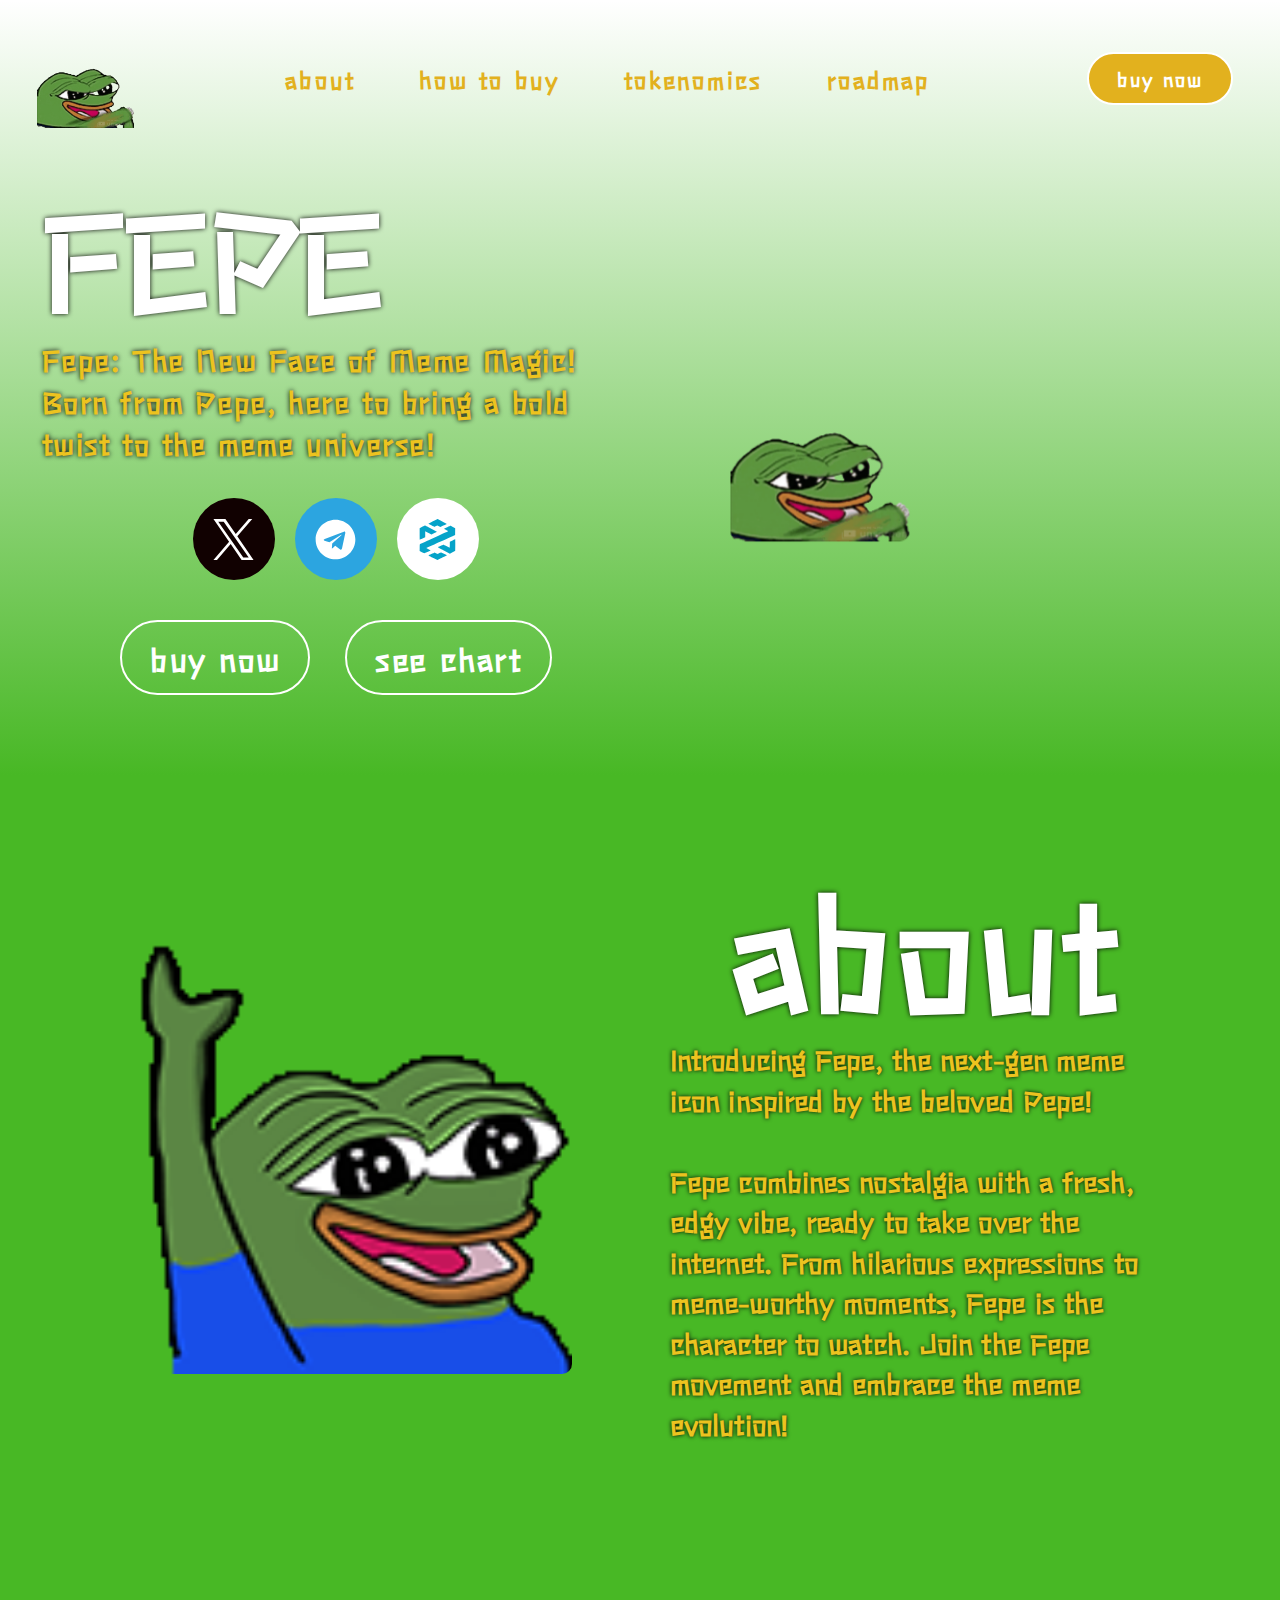
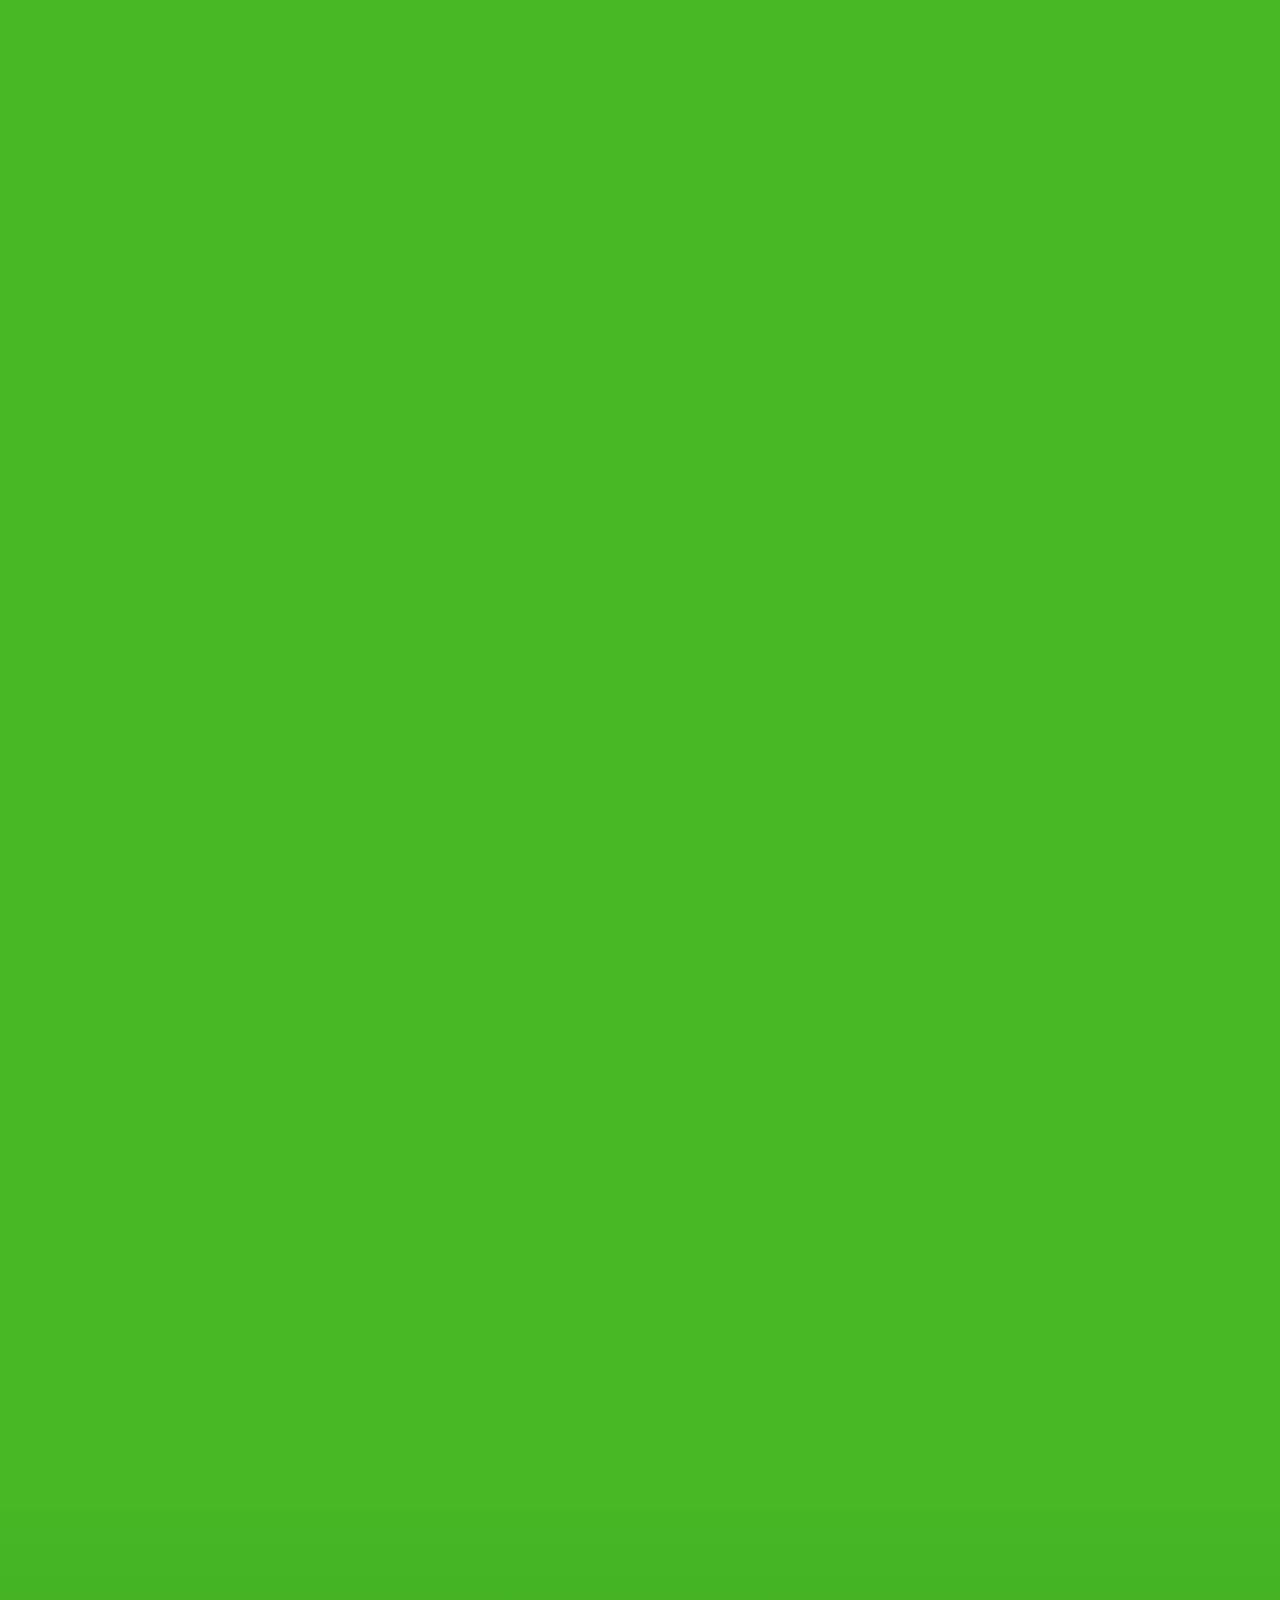
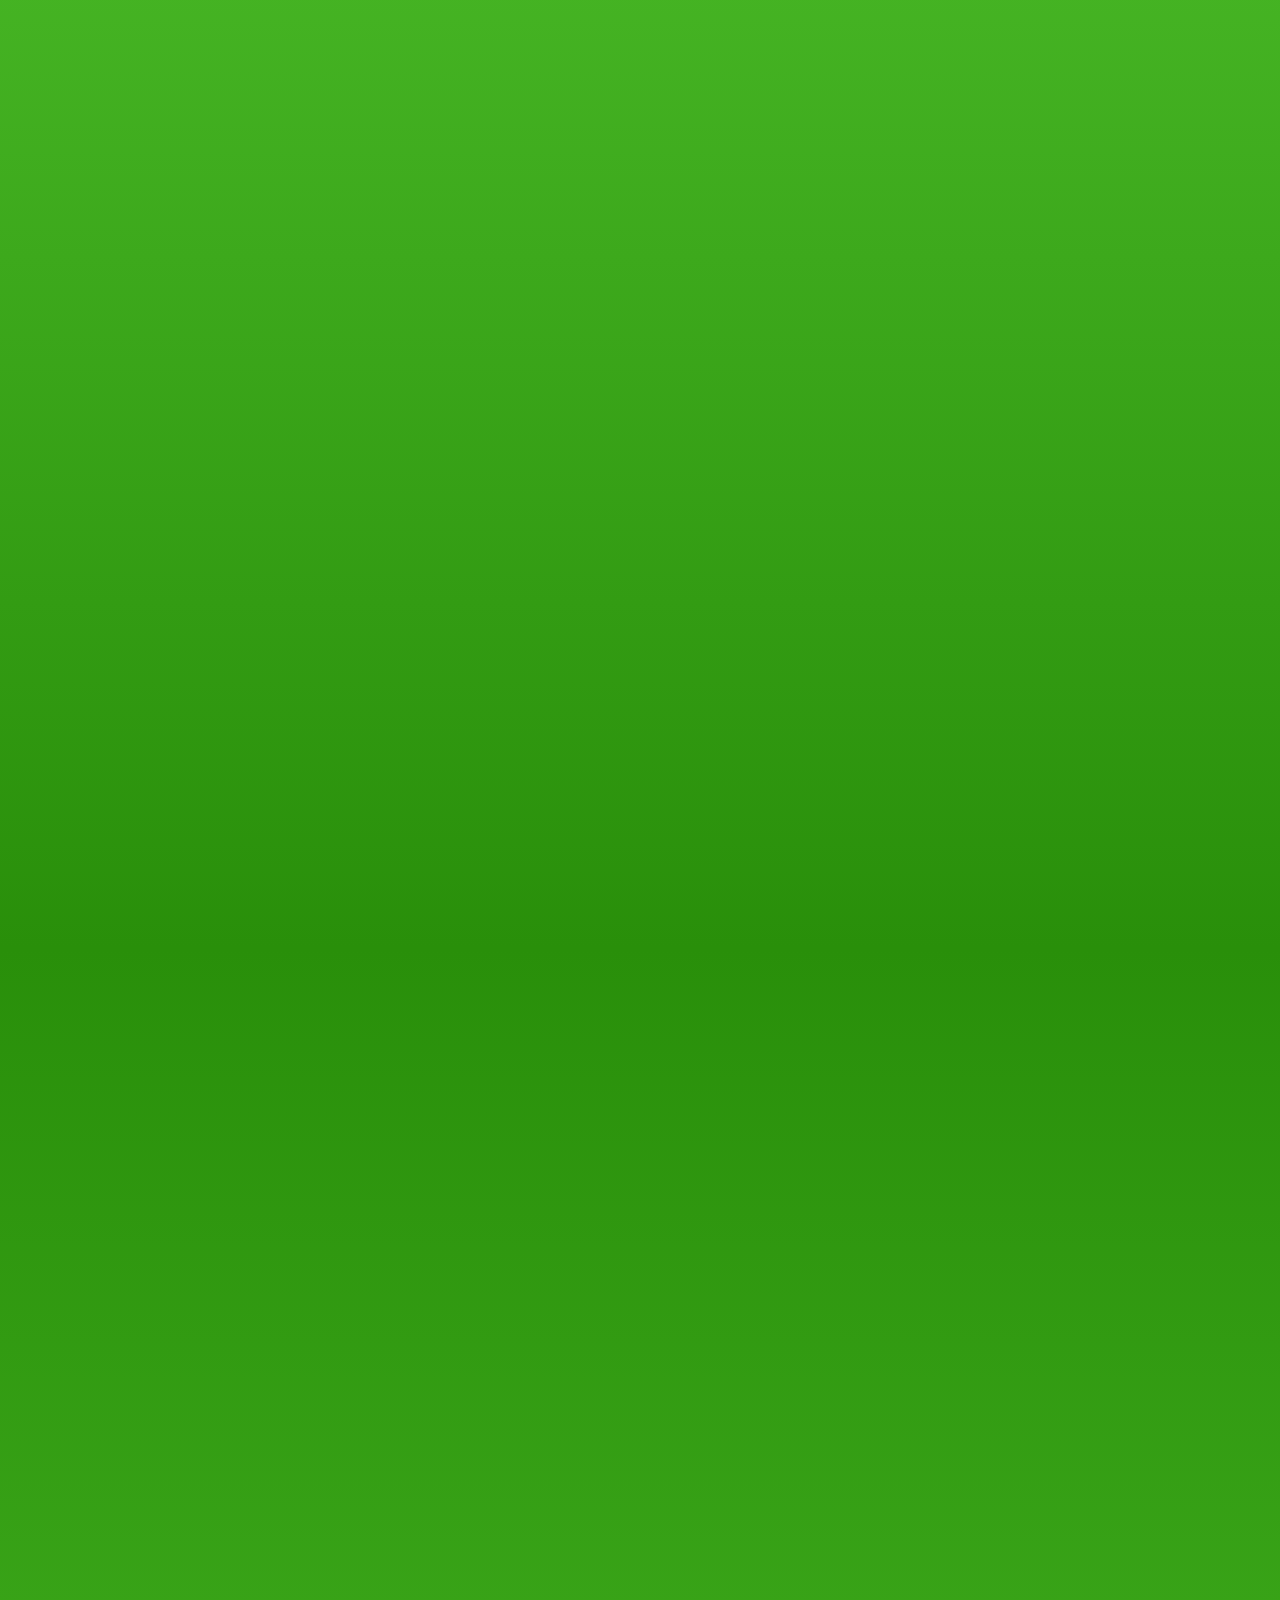
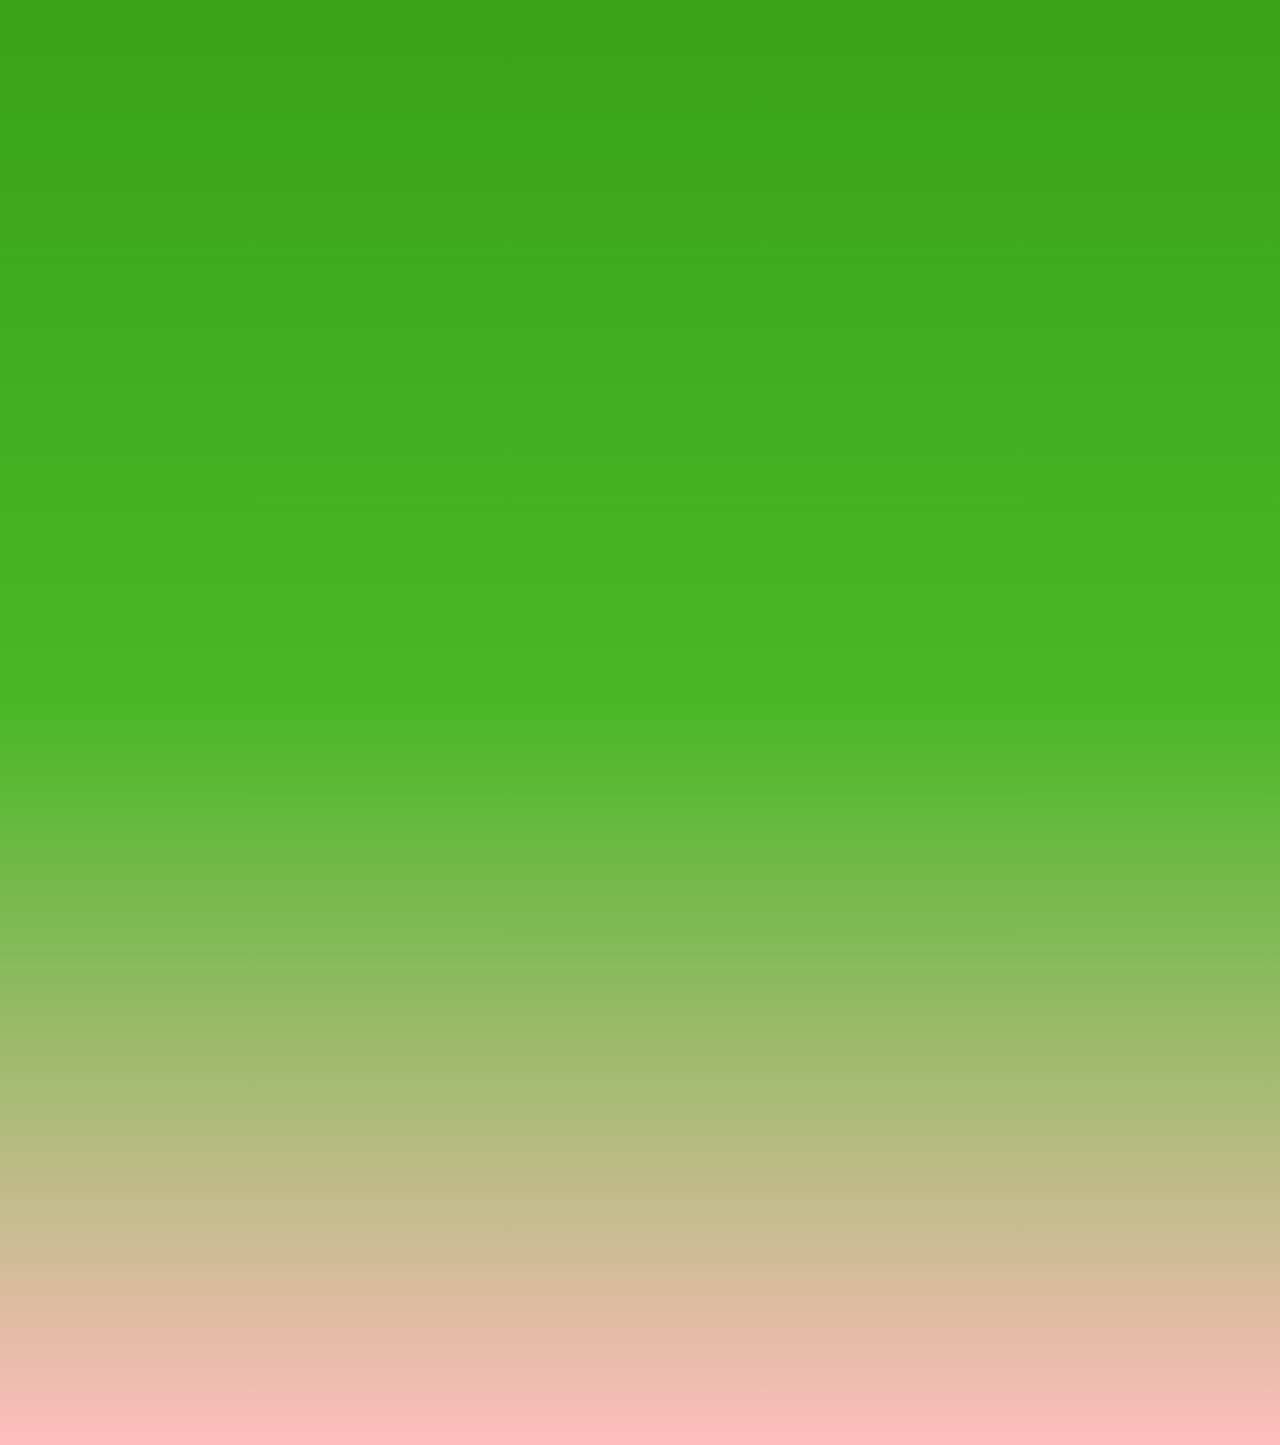
==== commit 9e5f5b41: "fepe" ====
--- a/index.html
+++ b/index.html
@@ -5,7 +5,7 @@
 	<meta charset="UTF-8">
 
 
-	<title>SOL PEPE</title>
+	<title>FEPE</title>
 	<meta name="robots" content="index, follow, max-snippet:-1, max-video-preview:-1, max-image-preview:large" />
 	<link rel="canonical" href="/" />
 	<script type="application/ld+json"
@@ -2347,10 +2347,10 @@
 			}
 		}
 	</style>
-	<link rel="icon" href="/images/pepe.jpg" sizes="32x32" />
-	<link rel="icon" href="./images/pepe.jpg" sizes="192x192" />
-	<link rel="apple-touch-icon" href="./images/pepe.jpg" />
-	<meta name="msapplication-TileImage" content="./images/pepe.jpg" />
+	<link rel="icon" href="/images/fepe.png" sizes="32x32" />
+	<link rel="icon" href="./images/fepe.png" sizes="192x192" />
+	<link rel="apple-touch-icon" href="./images/fepe.png" />
+	<meta name="msapplication-TileImage" content="./images/fepe.png" />
 	<noscript>
 		<style id="rocket-lazyload-nojs-css">
 			.rll-youtube-player,
@@ -2410,13 +2410,13 @@
 													<img fetchpriority="high" decoding="async" width="517" height="482"
 														src="data:image/svg+xml,%3Csvg%20xmlns='http://www.w3.org/2000/svg'%20viewBox='0%200%20517%20482'%3E%3C/svg%3E"
 														class="attachment-full size-full wp-image-164" alt=""
-														data-lazy-srcset="/images/logo.png 517w, /images/logo.png300w"
+														data-lazy-srcset="/images/logo.gif 517w, /images/logo.gif300w"
 														data-lazy-sizes="(max-width: 517px) 100vw, 517px"
-														data-lazy-src="/images/logo.png" /><noscript><img
+														data-lazy-src="/images/logo.gif" /><noscript><img
 															fetchpriority="high" decoding="async" width="517"
-															height="482" src="/images/logo.png"
+															height="482" src="/images/logo.gif"
 															class="attachment-full size-full wp-image-164" alt=""
-															srcset="/images/logo.png 517w, /storage/2024/05/IMG_8126-removebg-preview-300x280.png 300w"
+															
 															sizes="(max-width: 517px) 100vw, 517px" /></noscript> </a>
 											</div>
 										</div>
@@ -2517,7 +2517,7 @@
 											<div class="elementor-widget-container">
 												<div class="elementor-button-wrapper">
 													<a class="elementor-button elementor-button-link elementor-size-sm"
-														href="https://raydium.io/swap/?inputMint=sol&outputMint=9v55kp95etb8Ck1Jtycc1DTA2jcbF7xnKdSFUSZapump" target="_blank" rel="noopener">
+														href="buylink" target="_blank" rel="noopener">
 														<span class="elementor-button-content-wrapper">
 															<span class="elementor-button-text">Buy Now</span>
 														</span>
@@ -2576,7 +2576,7 @@
 														font-size: 59px
 													}
 												</style>
-												<h2 class="elementor-heading-title elementor-size-default">SOL & PEPE</h2>
+												<h2 class="elementor-heading-title elementor-size-default">FEPE</h2>
 											</div>
 										</div>
 										<div class="elementor-element elementor-element-76237fc2 elementor-widget elementor-widget-text-editor"
@@ -2617,9 +2617,9 @@
 													}
 												</style>
 												<p>
-													Welcome to S&P 50's world!
-													<br> <br>
-													Sol & Pepe 500: Fueling the Meme Market’s Power Index!
+													Fepe: The New Face of Meme Magic!
+													<br>
+													Born from Pepe, here to bring a bold twist to the meme universe!
 												</p>
 											</div>
 										</div>
@@ -2937,7 +2937,7 @@
 												<div class="elementor-social-icons-wrapper elementor-grid">
 													<span class="elementor-grid-item">
 														<a class="elementor-icon elementor-social-icon elementor-social-icon- elementor-repeater-item-01ae898"
-															href="https://x.com/SP5Hundred" target="_blank">
+															href="ttlink" target="_blank">
 															<span class="elementor-screen-only"></span>
 															<svg xmlns="http://www.w3.org/2000/svg" id="Capa_1"
 																viewBox="0 0 1226.37 1226.37">
@@ -2963,7 +2963,7 @@
 													</span>
 													<span class="elementor-grid-item">
 														<a class="elementor-icon elementor-social-icon elementor-social-icon-telegram elementor-repeater-item-e634c8e"
-															href="https://t.me/SP5hundred" target="_blank">
+															href="tglink" target="_blank">
 															<span class="elementor-screen-only">Telegram</span>
 															<svg class="e-font-icon-svg e-fab-telegram"
 																viewBox="0 0 496 512"
@@ -2975,13 +2975,13 @@
 													</span>
 													<!-- <span class="elementor-grid-item">
 														<a class="elementor-icon elementor-social-icon elementor-social-icon- elementor-repeater-item-1b42559"
-															href="https://raydium.io/swap/?inputMint=sol&outputMint=9v55kp95etb8Ck1Jtycc1DTA2jcbF7xnKdSFUSZapump" target="_blank" rel="noopener">
+															href="buylink" target="_blank" rel="noopener">
 															<span class="elementor-screen-only"></span>
 															<img style="max-width: 50px;" src="./uni.png"> </a>
 													</span> -->
 													<span class="elementor-grid-item">
 														<a class="elementor-icon elementor-social-icon elementor-social-icon- elementor-repeater-item-01e8c43"
-															href="https://www.dextools.io/app/en/solana/pair-explorer/CATELkFiaiDsD3gLvq7gGRCAKSKcWQY1JV7KspX9ZMQa?t=1731235651965" target="_blank" rel="noopener">
+															href="chartlink" target="_blank" rel="noopener">
 															<span class="elementor-screen-only"></span>
 															<svg xmlns="http://www.w3.org/2000/svg" fill="none"
 																height="2500" viewBox="0 -.058 754.779 867.058"
@@ -2993,7 +2993,7 @@
 													</span>
 													<!-- <span class="elementor-grid-item">
 														<a class="elementor-icon elementor-social-icon elementor-social-icon- elementor-repeater-item-6ee77e5"
-															href="https://etherscan.io/address/9v55kp95etb8Ck1Jtycc1DTA2jcbF7xnKdSFUSZapump" target="_blank" rel="noopener">
+															href="https://etherscan.io/address/xxxxxxxxxxxxxx" target="_blank" rel="noopener">
 															<span class="elementor-screen-only"></span>
 															<img style="max-width: 30px;" src="./images/eth.png"> </a>
 													</span> -->
@@ -3006,7 +3006,7 @@
 											<div class="elementor-widget-container">
 												<div class="elementor-button-wrapper">
 													<a class="elementor-button elementor-button-link elementor-size-sm"
-														href="https://raydium.io/swap/?inputMint=sol&outputMint=9v55kp95etb8Ck1Jtycc1DTA2jcbF7xnKdSFUSZapump" target="_blank" rel="noopener">
+														href="buylink" target="_blank" rel="noopener">
 														<span class="elementor-button-content-wrapper">
 															<span class="elementor-button-text">Buy Now</span>
 														</span>
@@ -3021,7 +3021,7 @@
 											<div class="elementor-widget-container">
 												<div class="elementor-button-wrapper">
 													<a class="elementor-button elementor-button-link elementor-size-sm"
-														href="https://www.dextools.io/app/en/solana/pair-explorer/CATELkFiaiDsD3gLvq7gGRCAKSKcWQY1JV7KspX9ZMQa?t=1731235651965" target="_blank" rel="noopener">
+														href="chartlink" target="_blank" rel="noopener">
 														<span class="elementor-button-content-wrapper">
 															<span class="elementor-button-text">See Chart</span>
 														</span>
@@ -3041,10 +3041,10 @@
 												data-settings="{&quot;ha_floating_fx&quot;:&quot;yes&quot;,&quot;ha_floating_fx_scale_toggle&quot;:&quot;yes&quot;,&quot;ha_floating_fx_scale_duration&quot;:{&quot;unit&quot;:&quot;px&quot;,&quot;size&quot;:500,&quot;sizes&quot;:[]},&quot;_animation&quot;:&quot;zoomIn&quot;,&quot;ha_floating_fx_scale_x&quot;:{&quot;unit&quot;:&quot;px&quot;,&quot;size&quot;:&quot;&quot;,&quot;sizes&quot;:{&quot;from&quot;:1,&quot;to&quot;:1.2}},&quot;ha_floating_fx_scale_y&quot;:{&quot;unit&quot;:&quot;px&quot;,&quot;size&quot;:&quot;&quot;,&quot;sizes&quot;:{&quot;from&quot;:1,&quot;to&quot;:1.2}},&quot;ha_floating_fx_scale_delay&quot;:{&quot;unit&quot;:&quot;px&quot;,&quot;size&quot;:&quot;&quot;,&quot;sizes&quot;:[]}}"
 												data-widget_type="image.default">
 												<div class="elementor-widget-container">
-													<img decoding="async" width="517" height="482" src="./images/logo.png"
+													<img decoding="async" width="517" height="482" src="./images/logo.gif"
 														class="attachment-large size-large wp-image-164"
 														alt="" /><noscript>
-														<img decoding="async" width="517" height="482" src="./images/logo.png"
+														<img decoding="async" width="517" height="482" src="./images/logo.gif"
 															class="attachment-large size-large wp-image-164" alt=""
 															sizes="(max-width: 517px) 100vw, 517px" /></noscript>
 												</div>
@@ -3069,7 +3069,7 @@
 						<div class="elementor-element elementor-element-29db627d elementor-widget elementor-widget-image"
 							data-id="29db627d" data-element_type="widget" data-widget_type="image.default">
 							<div class="elementor-widget-container">
-								<img style="border-radius: 10px;" decoding="async" width="605" height="669" src="./images/pepe.jpg"
+								<img style="border-radius: 10px;" decoding="async" width="605" height="669" src="./images/fepe.gif"
 									sizes="(max-width: 605px) 100vw, 605px" /></noscript>
 							</div>
 						</div>
@@ -3093,7 +3093,7 @@
 									data-sstype="layer">
 									<div id="n2-ss-14item3"
 										class="n2-font-f3e72517be0988d15d52756609a2d5bf-hover n2-ss-item-content n2-ss-text n2-ow">
-										Sol & Pepe 500" combines the solar strength of Solana with the meme magic of Pepe.</div>
+										Introducing Fepe, the next-gen meme icon inspired by the beloved Pepe!</div>
 									<div> </div>
 								</div>
 								<div class="n2-ss-layer n2-ow n-uc-11a93352451ae" data-pm="normal"
@@ -3101,7 +3101,7 @@
 									data-sstype="layer">
 									<div id="n2-ss-14item4"
 										class="n2-font-d1e735edd03a4bd25803b085823b543d-hover n2-ss-item-content n2-ss-text n2-ow">
-										Tracking and celebrating the top 500 meme tokens in the market. This index-inspired token brings together the bold ambition of Solana and the iconic culture of Pepe, making it a unique beacon in the blockchain space. 
+										 Fepe combines nostalgia with a fresh, edgy vibe, ready to take over the internet. From hilarious expressions to meme-worthy moments, Fepe is the character to watch. Join the Fepe movement and embrace the meme evolution! 
 									</div>
 								</div>
 							</div>
@@ -3186,7 +3186,7 @@
 													data-sstype="layer">
 													<div id="n2-ss-14item3"
 														class="n2-font-f3e72517be0988d15d52756609a2d5bf-hover n2-ss-item-content n2-ss-text n2-ow">
-														have SOL in your wallet to switch to S&P500. If you don’t have
+														have SOL in your wallet to switch to $FEPE. If you don’t have
 														any SOL, you can buy directly on phantom, transfer from another
 														wallet, or buy on another exchange and send it to your wallet.
 													</div>
@@ -3224,8 +3224,8 @@
 														class="n2-font-f3e72517be0988d15d52756609a2d5bf-hover n2-ss-item-content n2-ss-text n2-ow">
 														connect to Raydium. Go to Raydium.org in
 														google chrome or on the browser inside your phantom app.
-														Connect your wallet. Paste the S&P500 token address into
-														Raydium, select S&P500 COIN, and confirm. When phantom
+														Connect your wallet. Paste the $FEPE token address into
+														Raydium, select $FEPE COIN, and confirm. When phantom
 														prompts you for a wallet signature, sign.</div>
 												</div>
 											</div>
@@ -3247,7 +3247,7 @@
 											data-widget_type="heading.default">
 											<div class="elementor-widget-container">
 												<h2 class="elementor-heading-title elementor-size-default">Switch SOL
-													for S&P500</h2>
+													for $FEPE</h2>
 											</div>
 										</div>
 										<div class="elementor-element elementor-element-1b71e1f2 elementor-widget elementor-widget-text-editor"
@@ -3259,7 +3259,7 @@
 													data-sstype="layer">
 													<div id="n2-ss-14item3"
 														class="n2-font-f3e72517be0988d15d52756609a2d5bf-hover n2-ss-item-content n2-ss-text n2-ow">
-														switch SOL for S&P500. We have ZERO taxes so you don’t need to
+														switch SOL for $FEPE. We have ZERO taxes so you don’t need to
 														worry about buying with a specific slippage, although you may
 														need to use slippage during times of market volatility.</div>
 												</div>
@@ -3357,7 +3357,7 @@
 													</br>0% Buy / 0% Sell</h2> <br> <br>
 													
 													<span style="color: white; font-weight: bold; font-size: 22px;">Ca
-													: 9v55kp95etb8Ck1Jtycc1DTA2jcbF7xnKdSFUSZapump</span>
+													: xxxxxxxxxxxxxx</span>
 											</div>
 										</div>
 									</div>
@@ -3371,7 +3371,7 @@
 											data-settings="{&quot;ha_floating_fx&quot;:&quot;yes&quot;,&quot;ha_floating_fx_rotate_toggle&quot;:&quot;yes&quot;,&quot;ha_floating_fx_rotate_x&quot;:{&quot;unit&quot;:&quot;px&quot;,&quot;size&quot;:&quot;&quot;,&quot;sizes&quot;:{&quot;from&quot;:0,&quot;to&quot;:0}},&quot;ha_floating_fx_rotate_y&quot;:{&quot;unit&quot;:&quot;px&quot;,&quot;size&quot;:&quot;&quot;,&quot;sizes&quot;:{&quot;from&quot;:0,&quot;to&quot;:0}},&quot;ha_floating_fx_rotate_z&quot;:{&quot;unit&quot;:&quot;px&quot;,&quot;size&quot;:&quot;&quot;,&quot;sizes&quot;:{&quot;from&quot;:-17,&quot;to&quot;:17}},&quot;ha_floating_fx_rotate_duration&quot;:{&quot;unit&quot;:&quot;px&quot;,&quot;size&quot;:1000,&quot;sizes&quot;:[]},&quot;ha_floating_fx_rotate_delay&quot;:{&quot;unit&quot;:&quot;px&quot;,&quot;size&quot;:&quot;&quot;,&quot;sizes&quot;:[]}}"
 											data-widget_type="image.default">
 											<div class="elementor-widget-container">
-												<img style="border-radius: 12px;" decoding="async" width="512" height="512" src="./images/pepe.jpg"
+												<img style="border-radius: 12px;" decoding="async" width="512" height="512" src="./images/fepe.gif"
 													class="attachment-large size-large wp-image-90" alt=""
 													sizes="(max-width: 512px) 100vw, 512px" /></noscript>
 											</div>
@@ -3412,10 +3412,10 @@
 											data-id="543db655" data-element_type="widget"
 											data-widget_type="image.default">
 											<div class="elementor-widget-container">
-												<img decoding="async" width="433" height="577" src="./images/logo.png"
+												<img decoding="async" width="433" height="577" src="./images/fepe-tenor.gif"
 													class="attachment-large size-large wp-image-140" alt="" /><noscript>
 													<img loading="lazy" decoding="async" width="433" height="577"
-														src="./images/logo.png"
+														src="./images/fepe-tenor.gif"
 														class="attachment-large size-large wp-image-140" alt=""
 														sizes="(max-width: 433px) 100vw, 433px" /></noscript>
 											</div>
@@ -3431,8 +3431,8 @@
 											data-id="1ea33818" data-element_type="widget"
 											data-widget_type="text-editor.default">
 											<div class="elementor-widget-container">
-												<p>Phase 1: S&P500<br /><br />Phase 2: Vibe and HODL<br /><br />Phase
-													3: S&P500 Takeover</p>
+												<p>Phase 1: $FEPE<br /><br />Phase 2: Vibe and HODL<br /><br />Phase
+													3: $FEPE Takeover</p>
 											</div>
 										</div>
 									</div>
@@ -3483,7 +3483,7 @@
 											data-widget_type="text-editor.default">
 											<div class="elementor-widget-container">
 												<p>Launch<br /><br />CoinGecko/Coinmarketcap Listings<br /><br />1000+
-													Holders<br /><br />Cultivate the S&P500 COIN ARMY</p>
+													Holders<br /><br />Cultivate the $FEPE COIN ARMY</p>
 											</div>
 										</div>
 									</div>
@@ -3565,12 +3565,12 @@
 								<img decoding="async" width="517" height="482"
 									src="data:image/svg+xml,%3Csvg%20xmlns='http://www.w3.org/2000/svg'%20viewBox='0%200%20517%20482'%3E%3C/svg%3E"
 									class="attachment-large size-large wp-image-164" alt=""
-									data-lazy-srcset="/images/logo.png 517w, /images/logo.png 300w"
+									data-lazy-srcset="/images/fepe-tenor.gif 517w, /images/fepe-tenor.gif 300w"
 									data-lazy-sizes="(max-width: 517px) 100vw, 517px"
-									data-lazy-src="/images/logo.png" /><noscript><img decoding="async" width="517"
-										height="482" src="/images/logo.png"
+									data-lazy-src="/images/fepe-tenor.gif" /><noscript><img decoding="async" width="517"
+										height="482" src="/images/fepe-tenor.gif"
 										class="attachment-large size-large wp-image-164" alt=""
-										srcset="/images/logo.png 517w, /storage/2024/05/IMG_8126-removebg-preview-300x280.png 300w"
+										
 										sizes="(max-width: 517px) 100vw, 517px" /></noscript>
 							</div>
 						</div>
@@ -3582,7 +3582,7 @@
 								<div class="elementor-social-icons-wrapper elementor-grid">
 									<span class="elementor-grid-item">
 										<a class="elementor-icon elementor-social-icon elementor-social-icon- elementor-repeater-item-01ae898"
-											href="https://x.com/SP5Hundred" target="_blank">
+											href="ttlink" target="_blank">
 											<span class="elementor-screen-only"></span>
 											<svg xmlns="http://www.w3.org/2000/svg" id="Capa_1"
 												viewBox="0 0 1226.37 1226.37">
@@ -3608,7 +3608,7 @@
 									</span>
 									<span class="elementor-grid-item">
 										<a class="elementor-icon elementor-social-icon elementor-social-icon-telegram elementor-repeater-item-e634c8e"
-											href="https://t.me/SP5hundred" target="_blank">
+											href="tglink" target="_blank">
 											<span class="elementor-screen-only">Telegram</span>
 											<svg class="e-font-icon-svg e-fab-telegram" viewBox="0 0 496 512"
 												xmlns="http://www.w3.org/2000/svg">
@@ -3630,10 +3630,10 @@
 									data-sstype="layer">
 									<div id="n2-ss-14item3"
 										class="n2-font-f3e72517be0988d15d52756609a2d5bf-hover n2-ss-item-content n2-ss-text n2-ow">
-										<!-- <p>S&P500 coin has no association with Matt Furie or his creation Pepe the
+										<!-- <p>$FEPE coin has no association with Matt Furie or his creation Pepe the
 											Frog. This token is simply paying homage to a meme we all love and
 											recognize.</p>
-										<p>S&P500 is a meme coin with no intrinsic value or expectation of financial
+										<p>$FEPE is a meme coin with no intrinsic value or expectation of financial
 											return. There is no formal team or roadmap. the coin is completely useless
 											and for entertainment purposes only.</p> -->
 									</div>
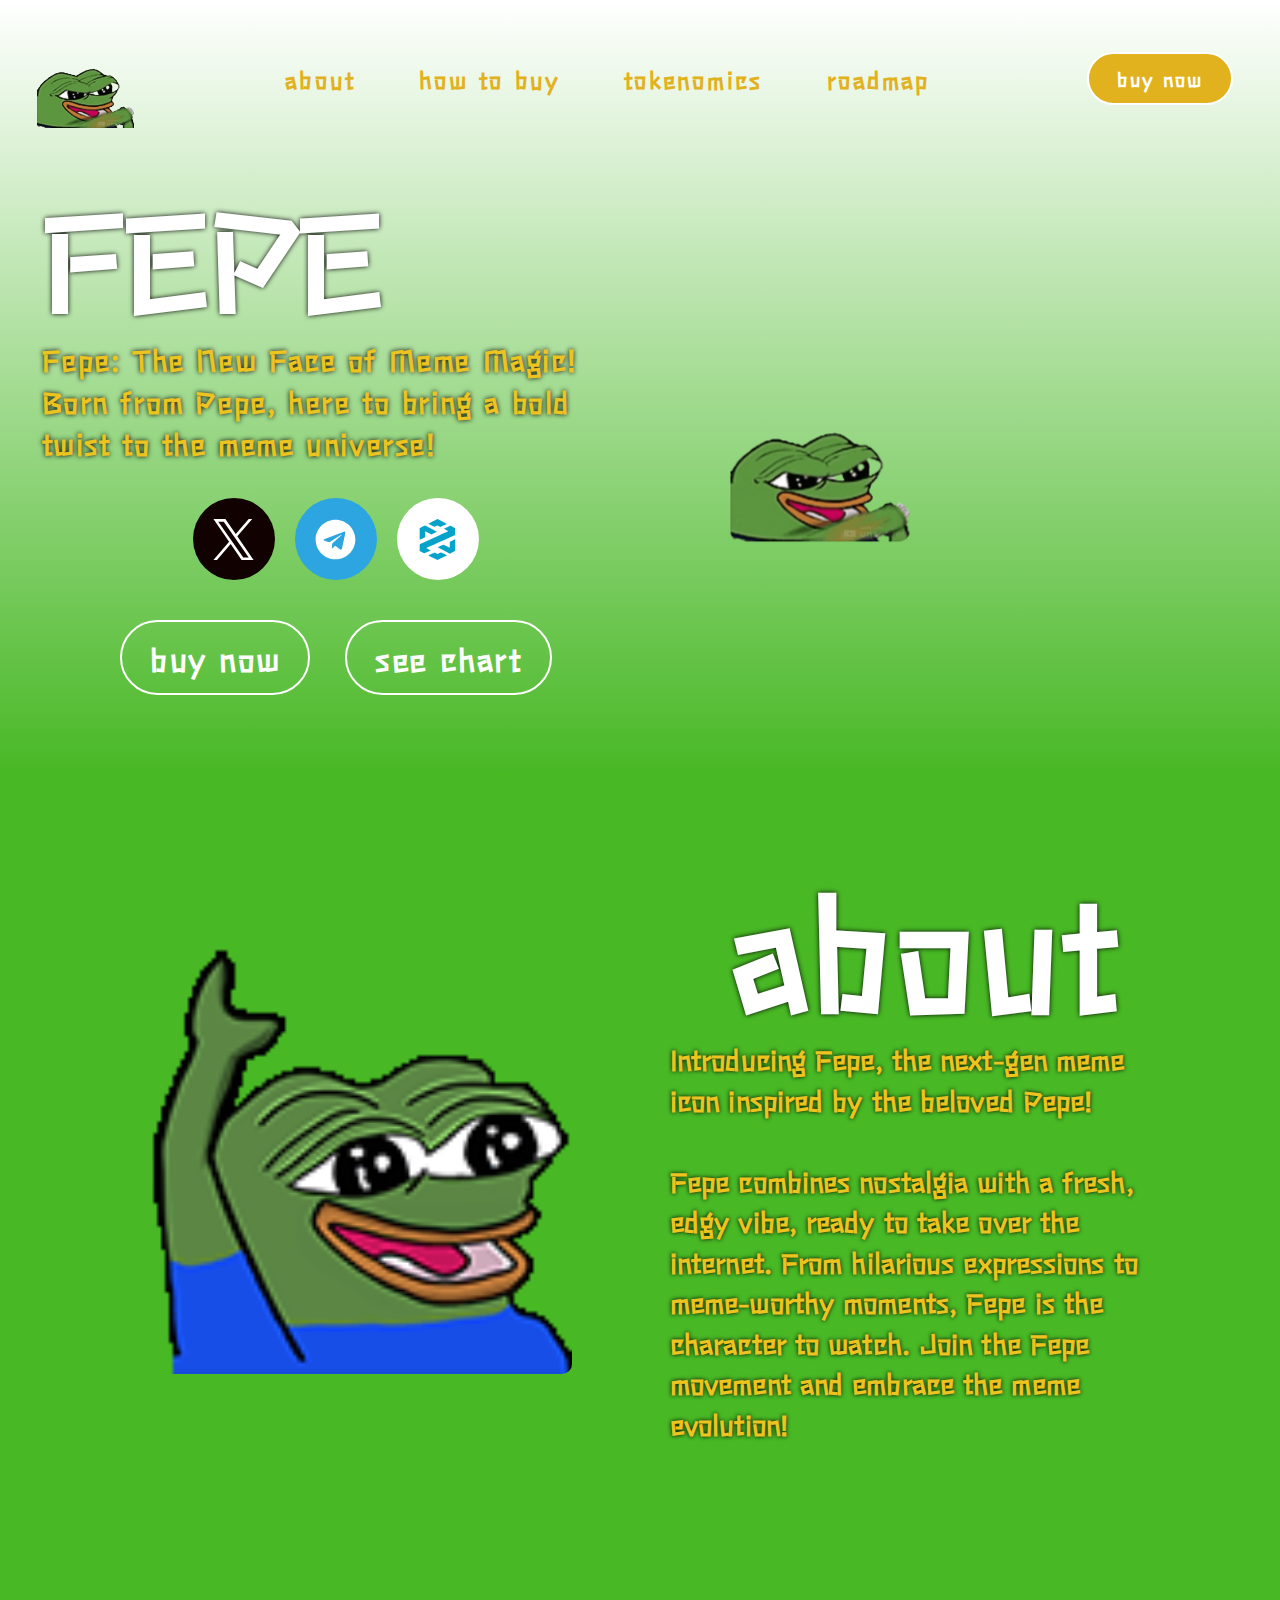
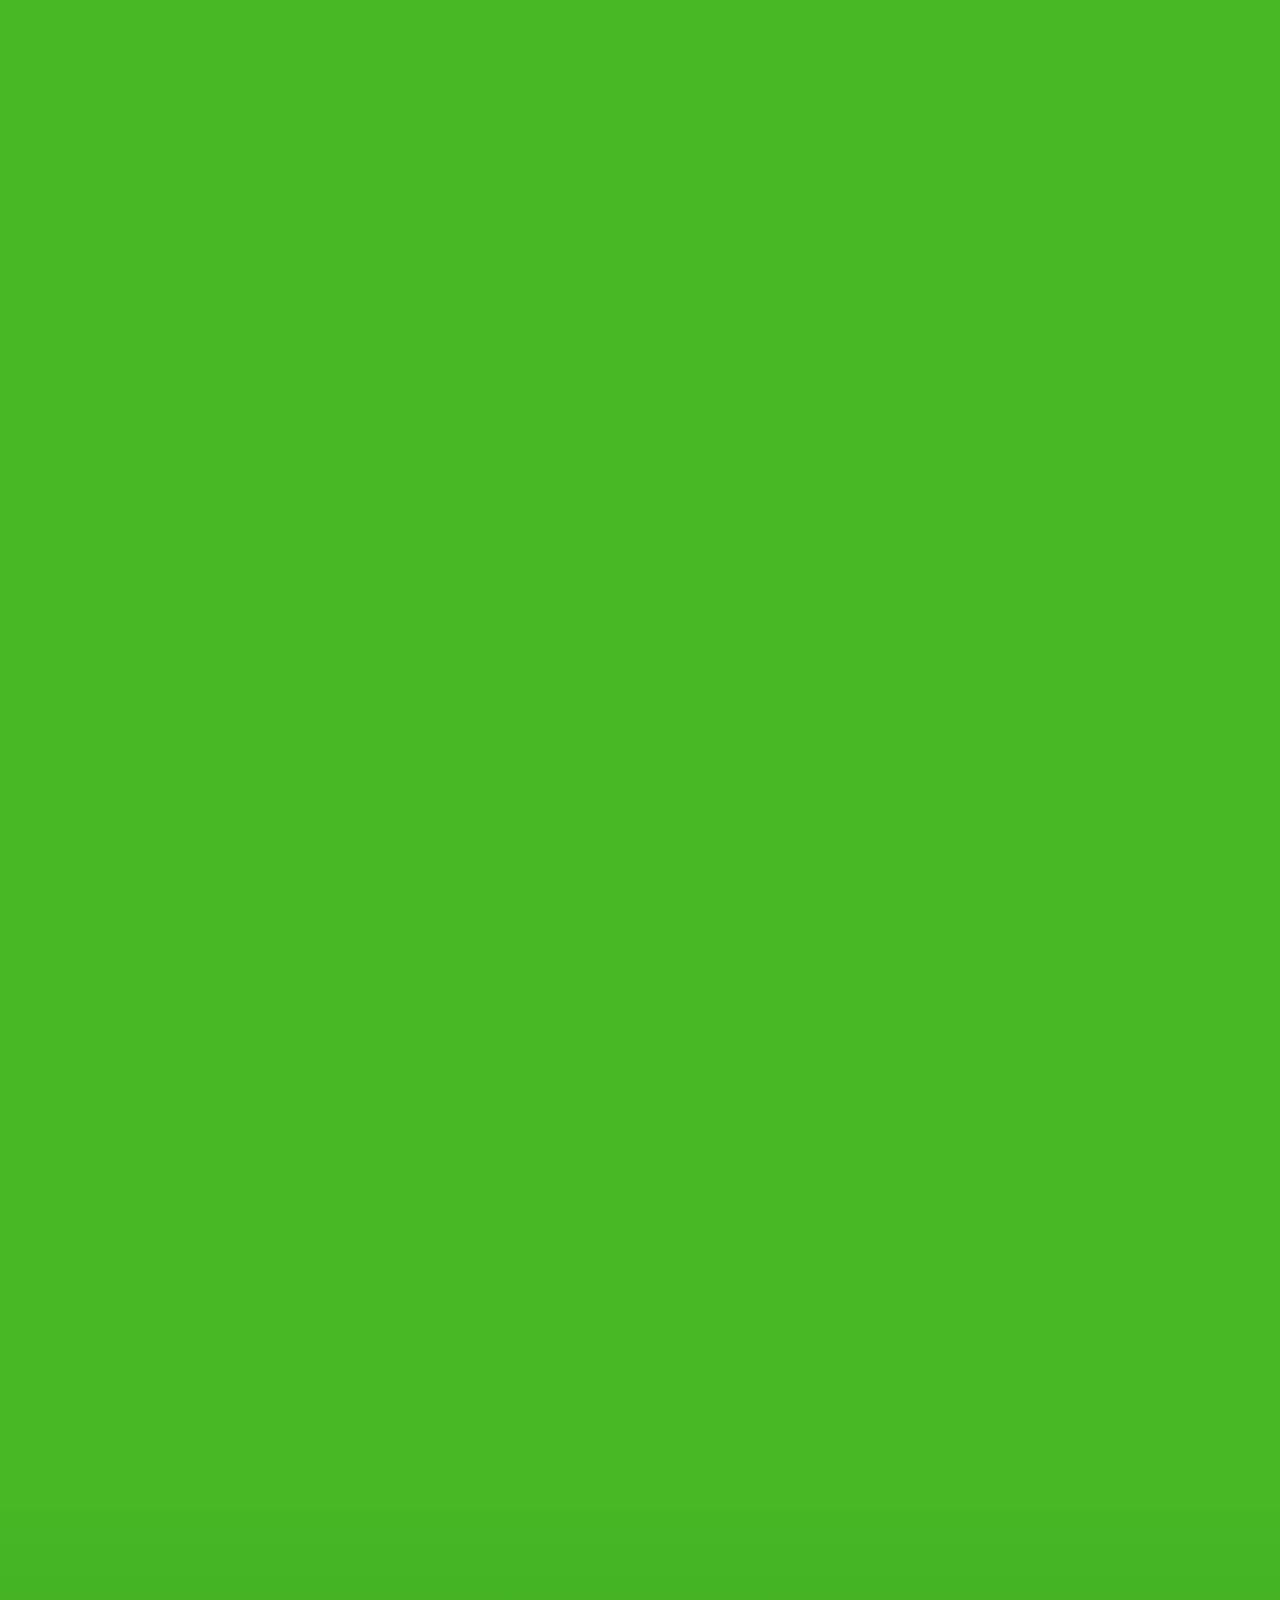
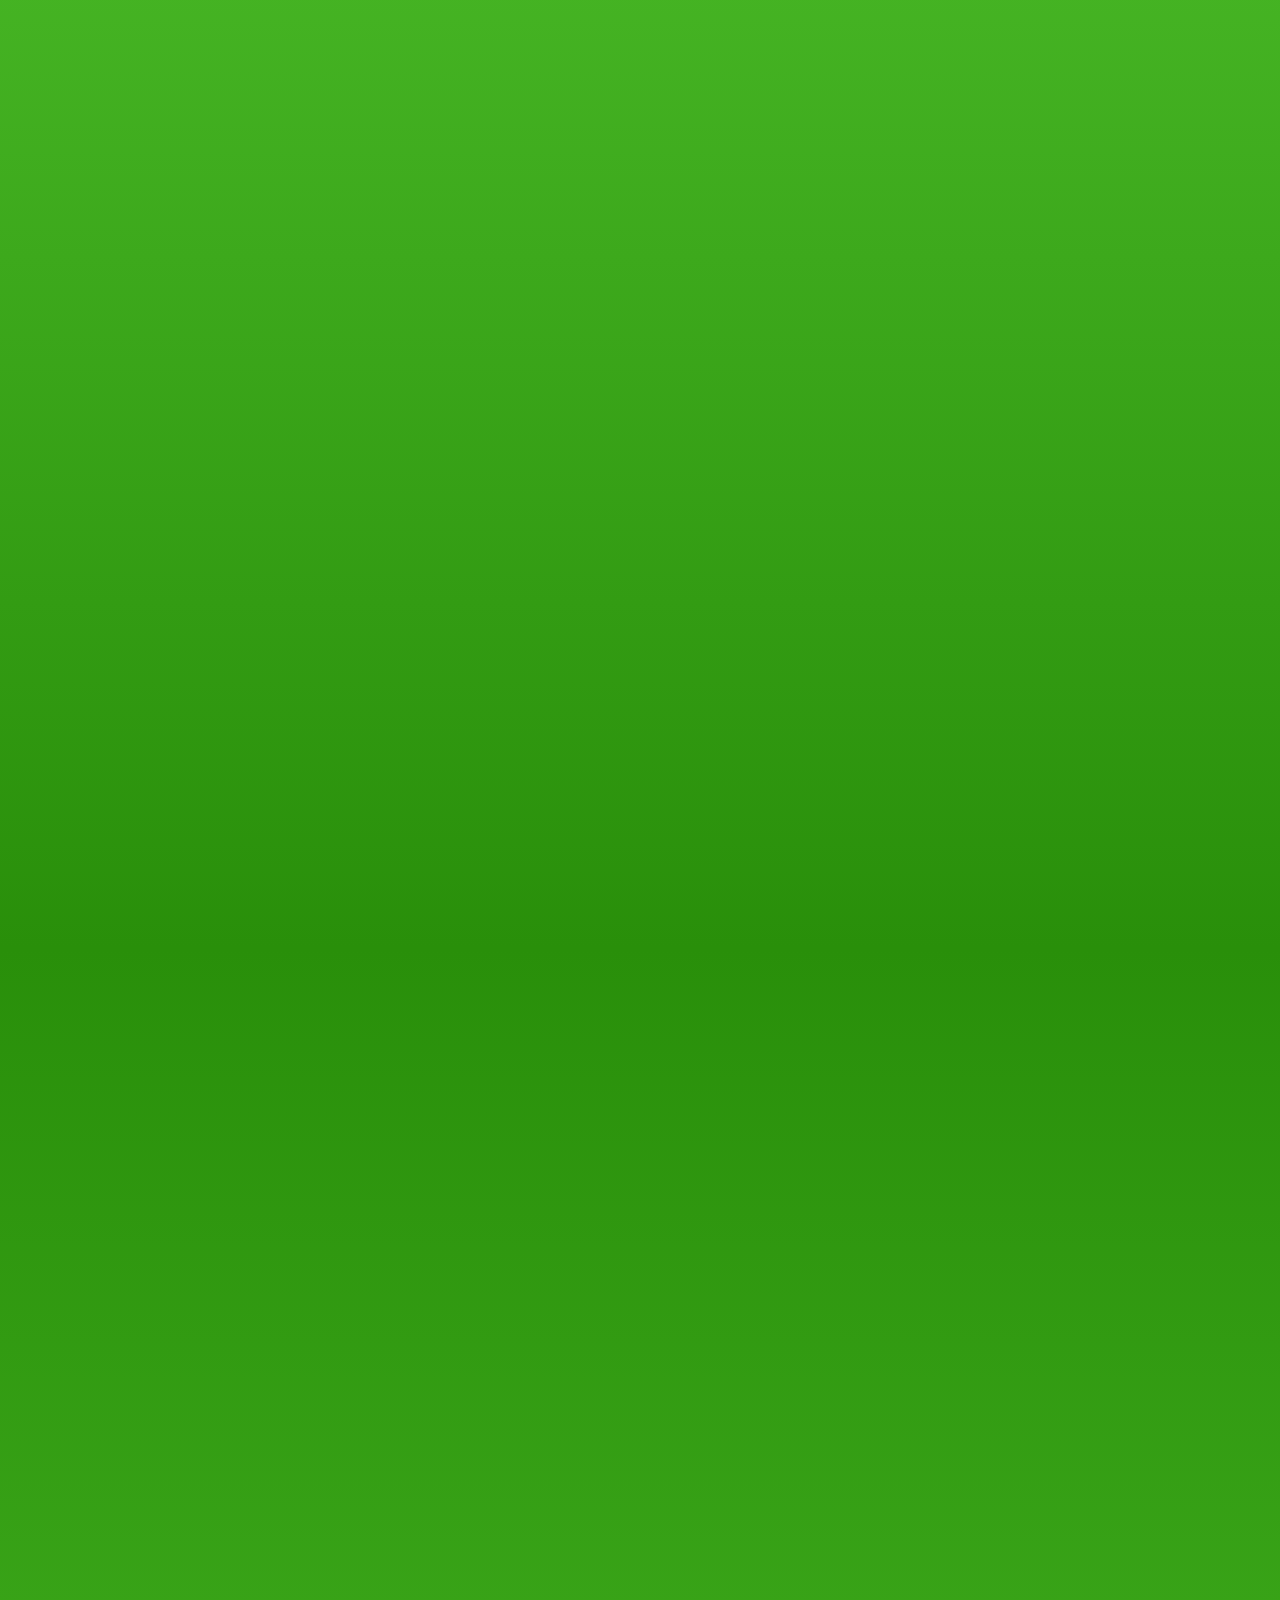
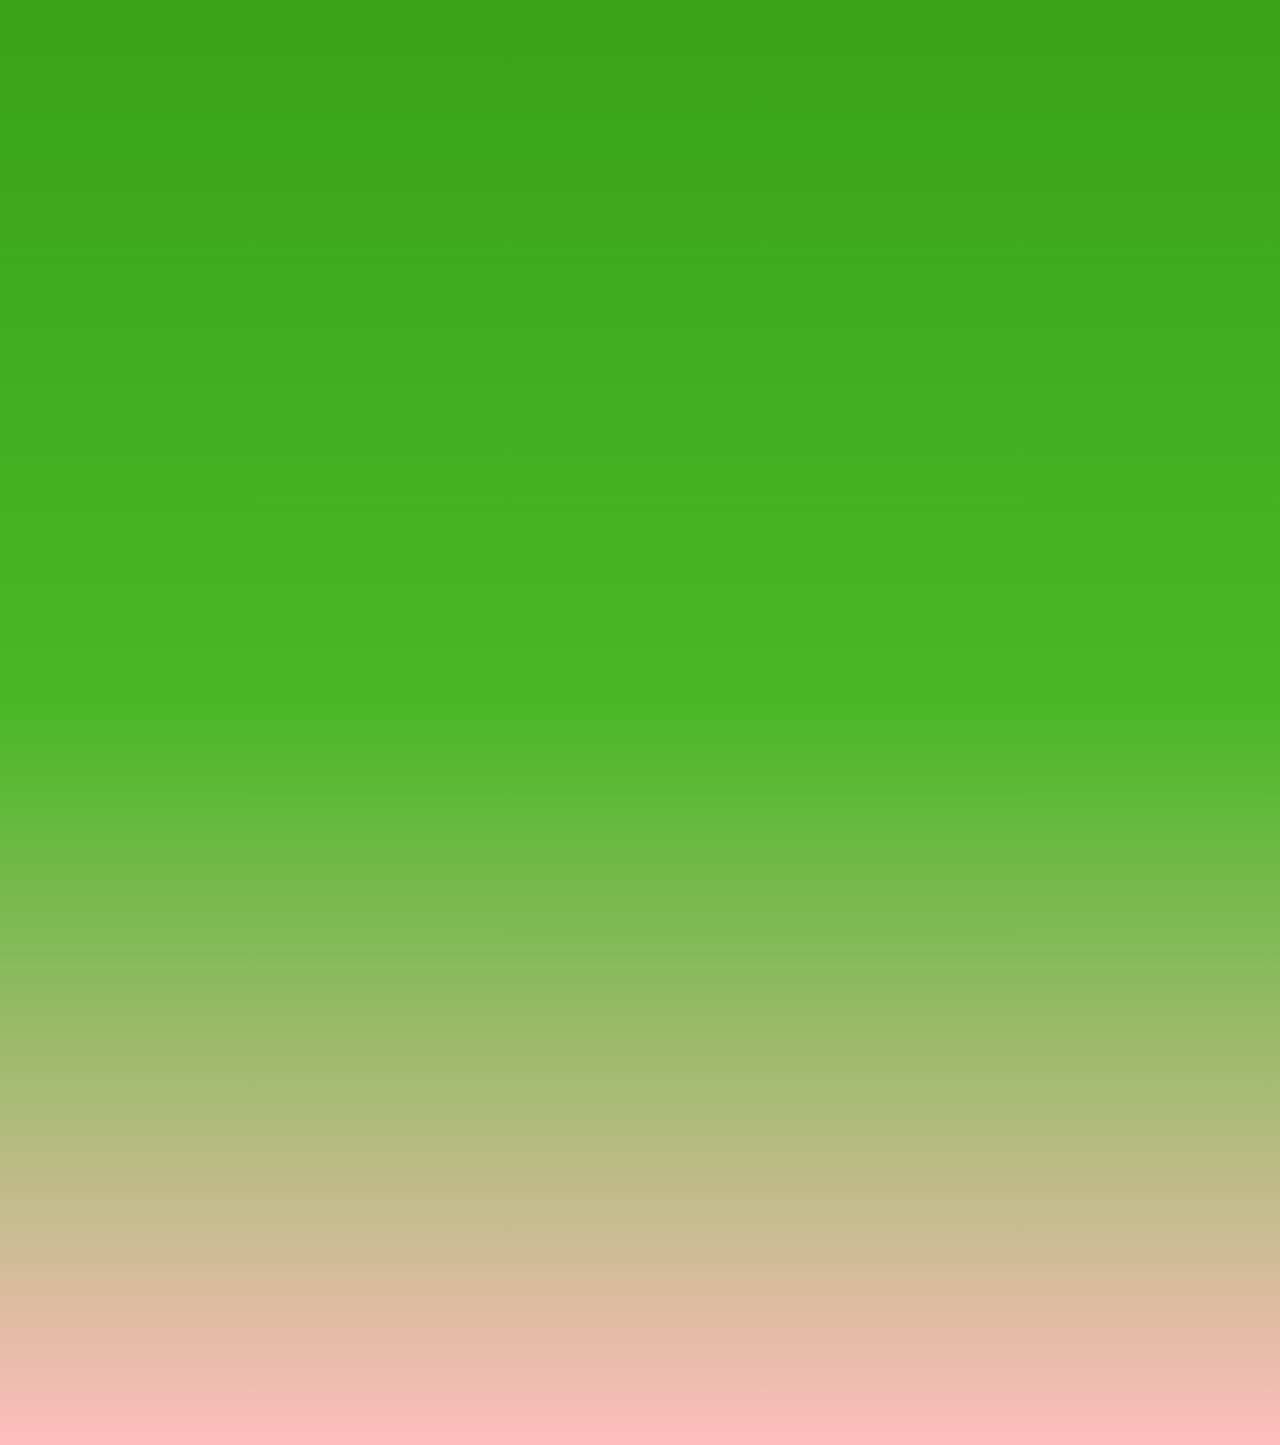
==== commit 74c238fe: "ca" ====
--- a/index.html
+++ b/index.html
@@ -2993,7 +2993,7 @@
 													</span>
 													<!-- <span class="elementor-grid-item">
 														<a class="elementor-icon elementor-social-icon elementor-social-icon- elementor-repeater-item-6ee77e5"
-															href="https://etherscan.io/address/xxxxxxxxxxxxxx" target="_blank" rel="noopener">
+															href="https://etherscan.io/address/FEPExQYn9y77CMx7HfJw9BJc1ydBiZtE5WNM99kozgor" target="_blank" rel="noopener">
 															<span class="elementor-screen-only"></span>
 															<img style="max-width: 30px;" src="./images/eth.png"> </a>
 													</span> -->
@@ -3357,7 +3357,7 @@
 													</br>0% Buy / 0% Sell</h2> <br> <br>
 													
 													<span style="color: white; font-weight: bold; font-size: 22px;">Ca
-													: xxxxxxxxxxxxxx</span>
+													: FEPExQYn9y77CMx7HfJw9BJc1ydBiZtE5WNM99kozgor</span>
 											</div>
 										</div>
 									</div>
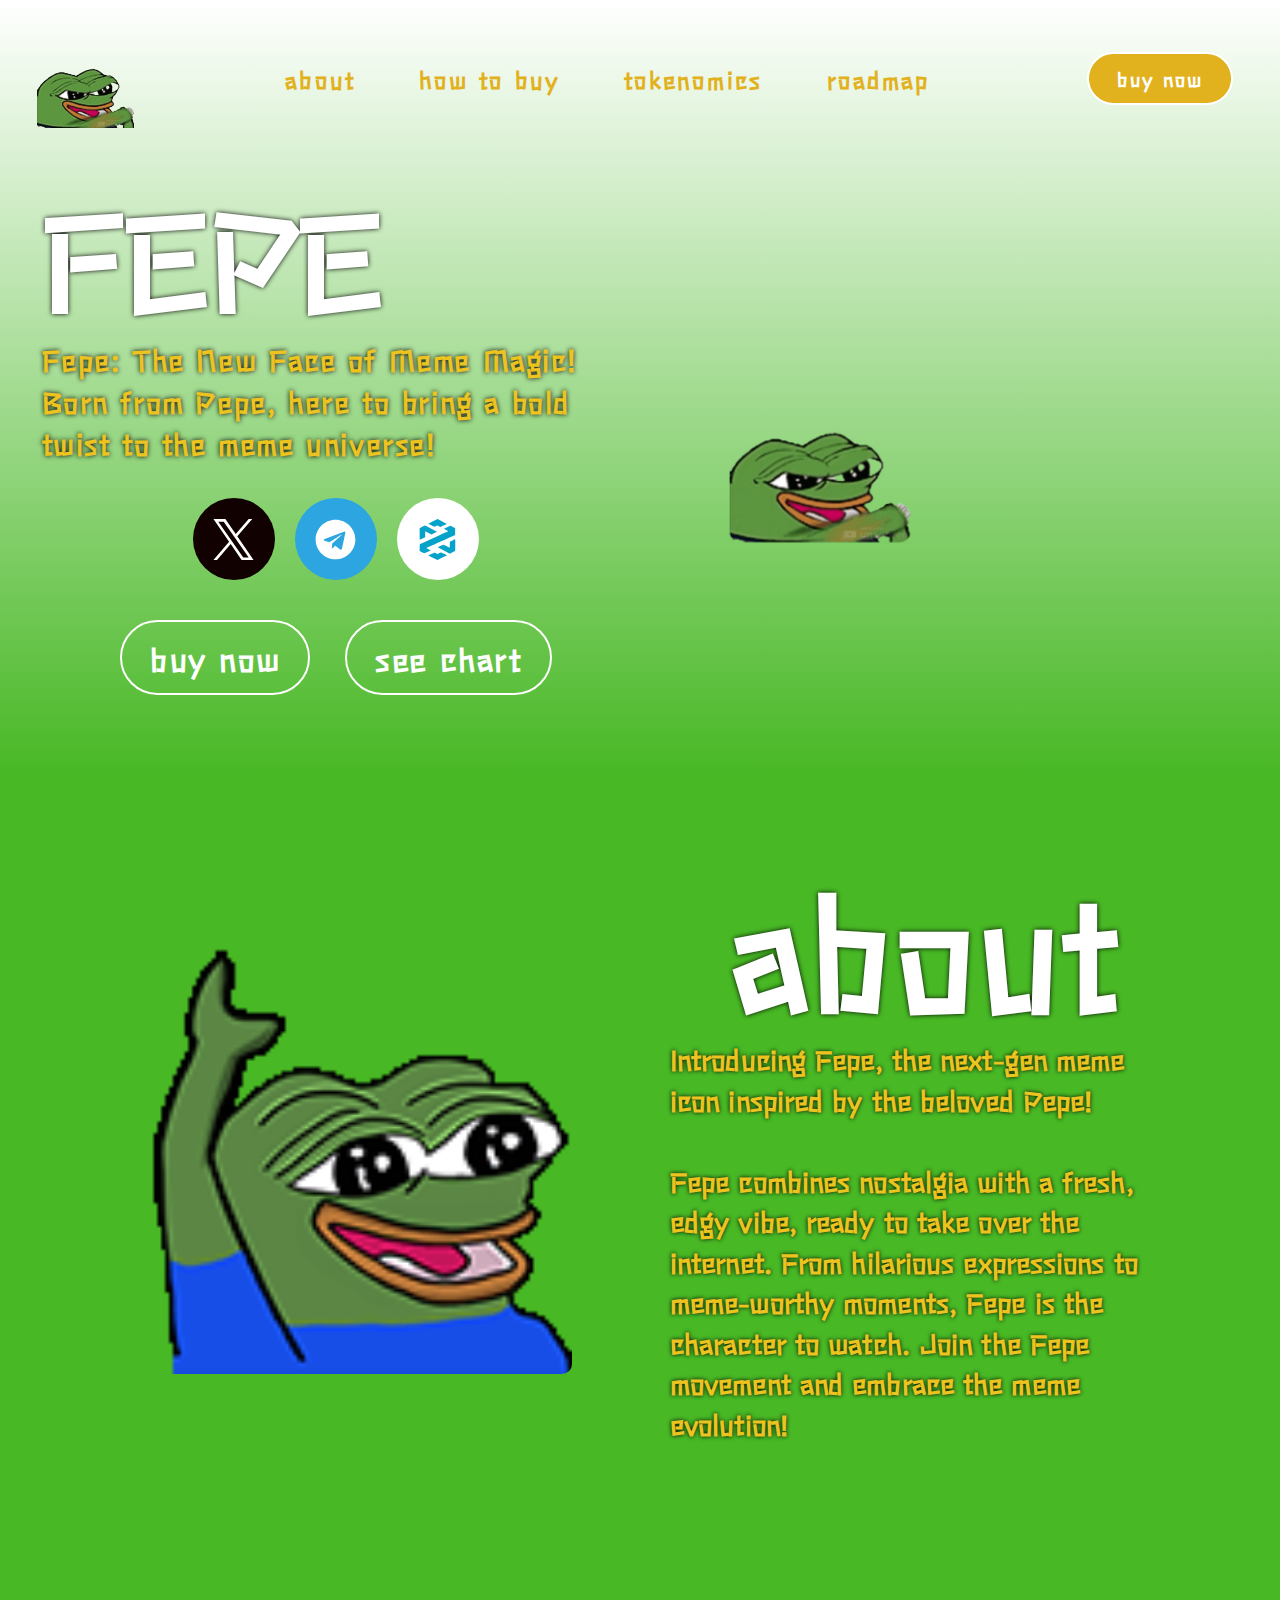
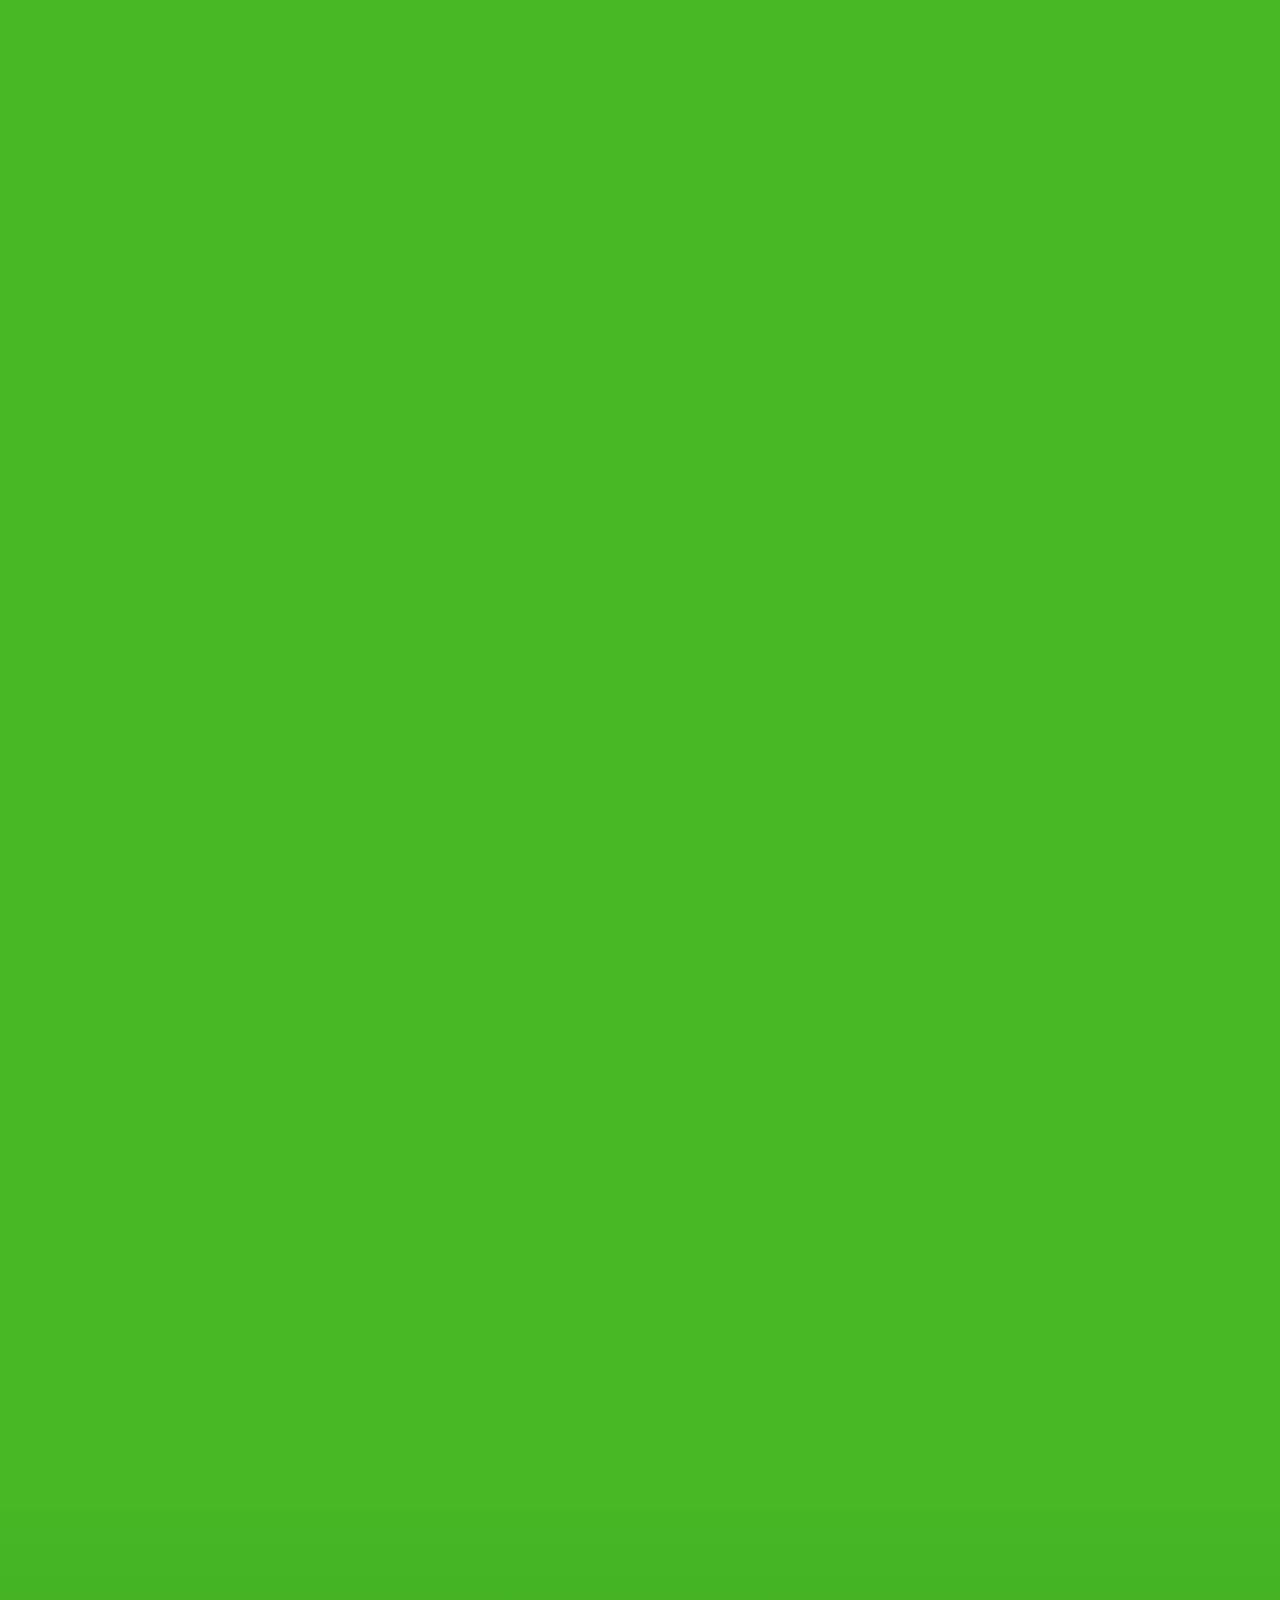
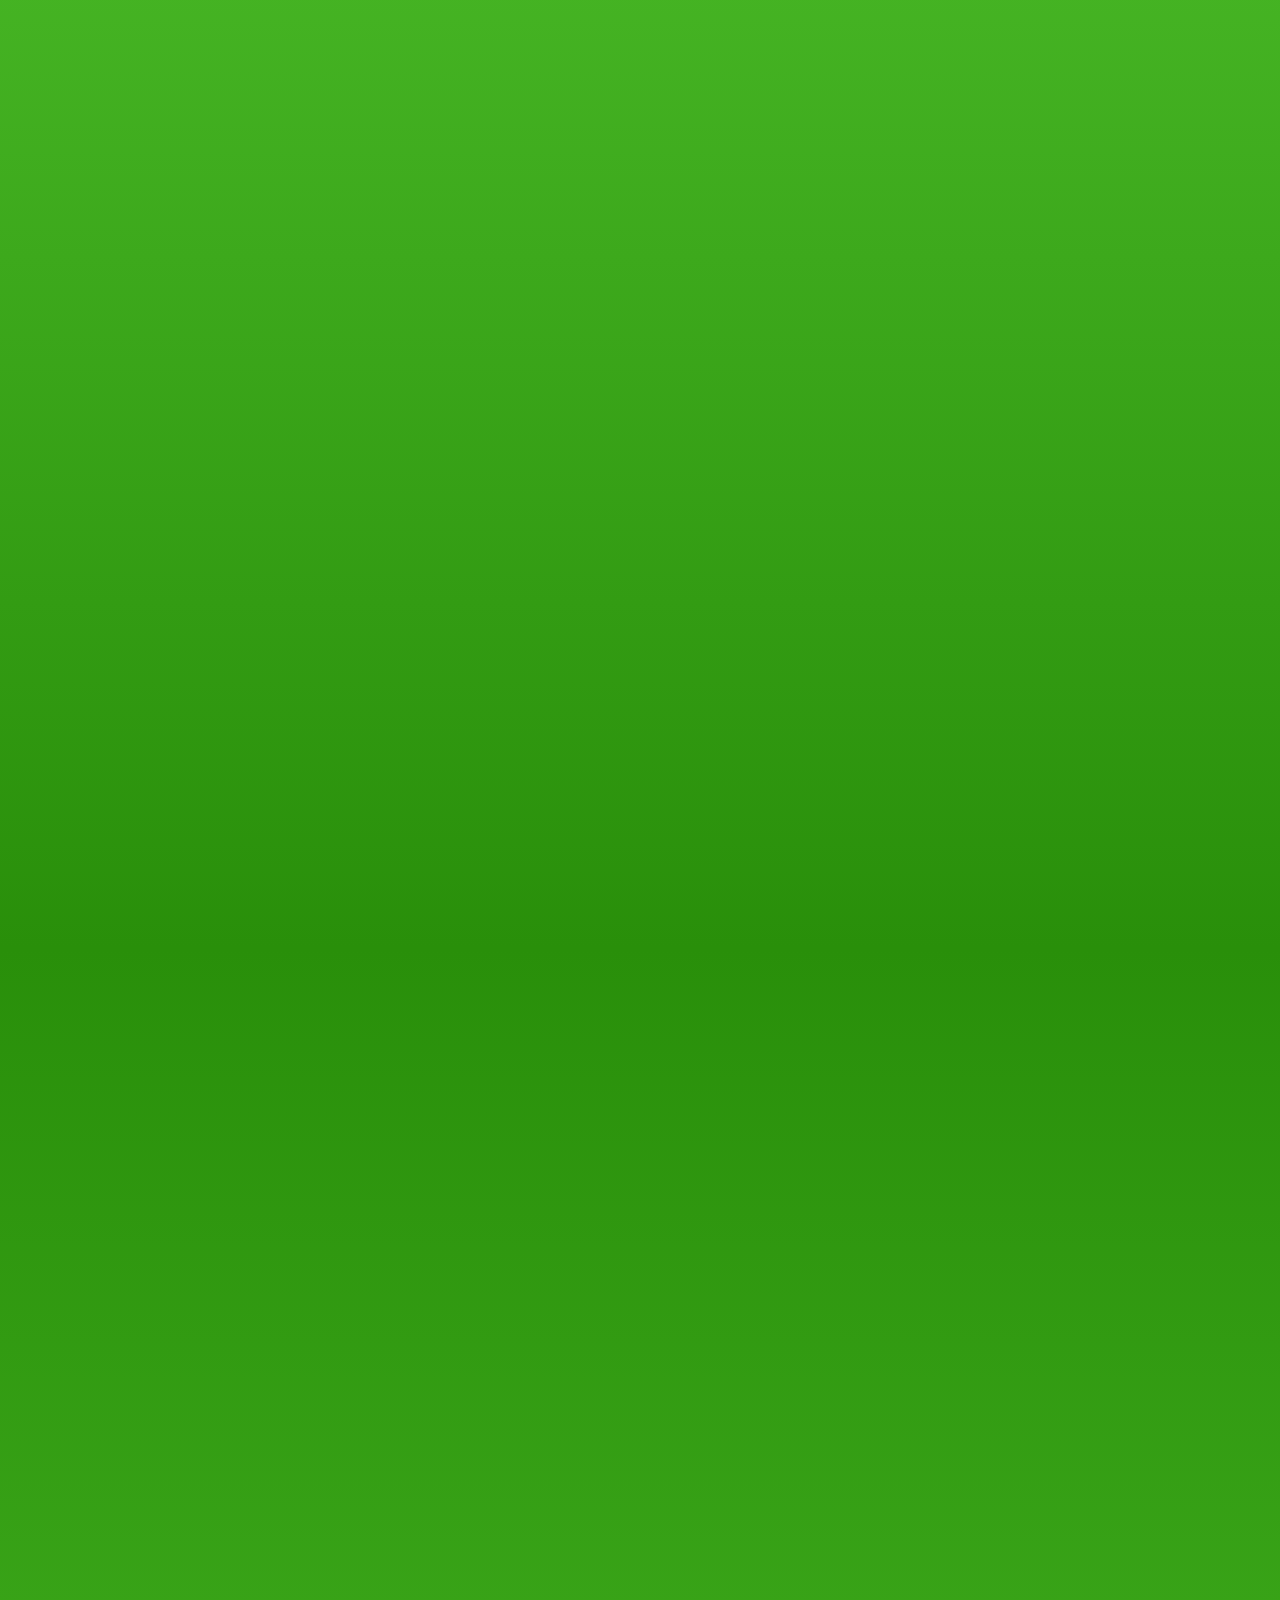
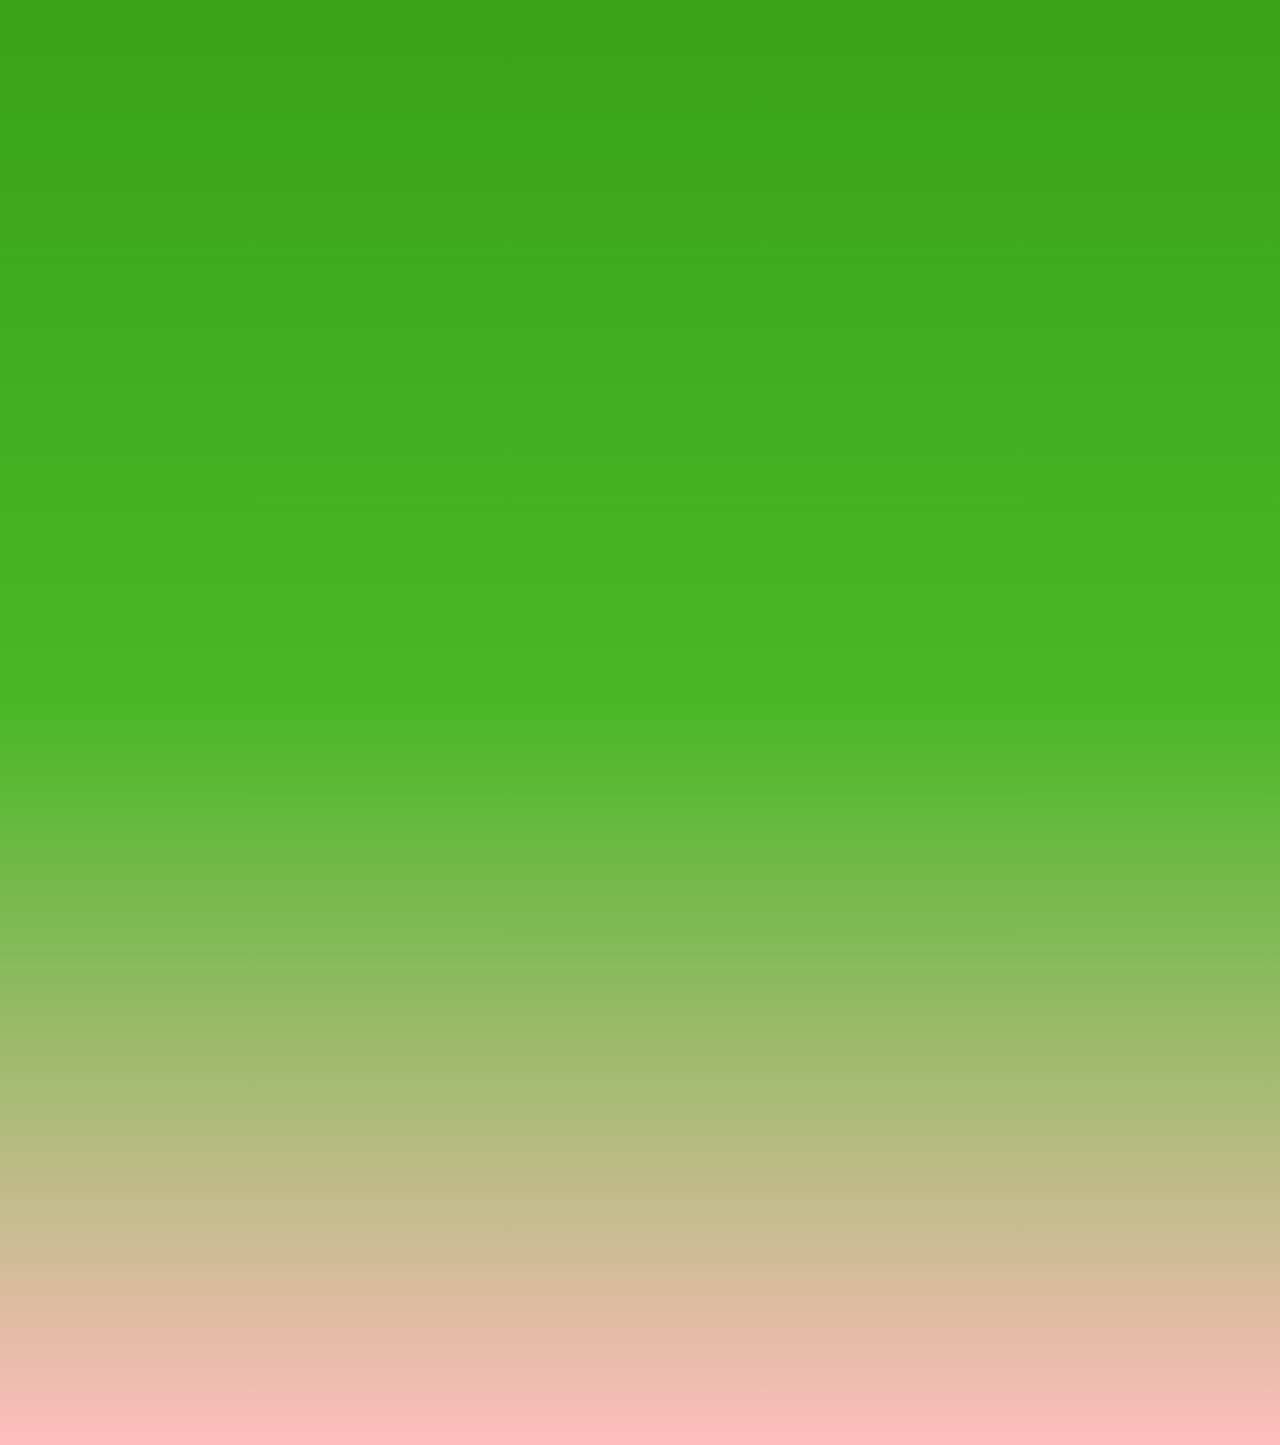
==== commit 4d451942: "pf link" ====
--- a/index.html
+++ b/index.html
@@ -2517,7 +2517,7 @@
 											<div class="elementor-widget-container">
 												<div class="elementor-button-wrapper">
 													<a class="elementor-button elementor-button-link elementor-size-sm"
-														href="buylink" target="_blank" rel="noopener">
+														href="https://pump.fun/FEPExQYn9y77CMx7HfJw9BJc1ydBiZtE5WNM99kozgor" target="_blank" rel="noopener">
 														<span class="elementor-button-content-wrapper">
 															<span class="elementor-button-text">Buy Now</span>
 														</span>
@@ -2975,7 +2975,7 @@
 													</span>
 													<!-- <span class="elementor-grid-item">
 														<a class="elementor-icon elementor-social-icon elementor-social-icon- elementor-repeater-item-1b42559"
-															href="buylink" target="_blank" rel="noopener">
+															href="https://pump.fun/FEPExQYn9y77CMx7HfJw9BJc1ydBiZtE5WNM99kozgor" target="_blank" rel="noopener">
 															<span class="elementor-screen-only"></span>
 															<img style="max-width: 50px;" src="./uni.png"> </a>
 													</span> -->
@@ -3006,7 +3006,7 @@
 											<div class="elementor-widget-container">
 												<div class="elementor-button-wrapper">
 													<a class="elementor-button elementor-button-link elementor-size-sm"
-														href="buylink" target="_blank" rel="noopener">
+														href="https://pump.fun/FEPExQYn9y77CMx7HfJw9BJc1ydBiZtE5WNM99kozgor" target="_blank" rel="noopener">
 														<span class="elementor-button-content-wrapper">
 															<span class="elementor-button-text">Buy Now</span>
 														</span>
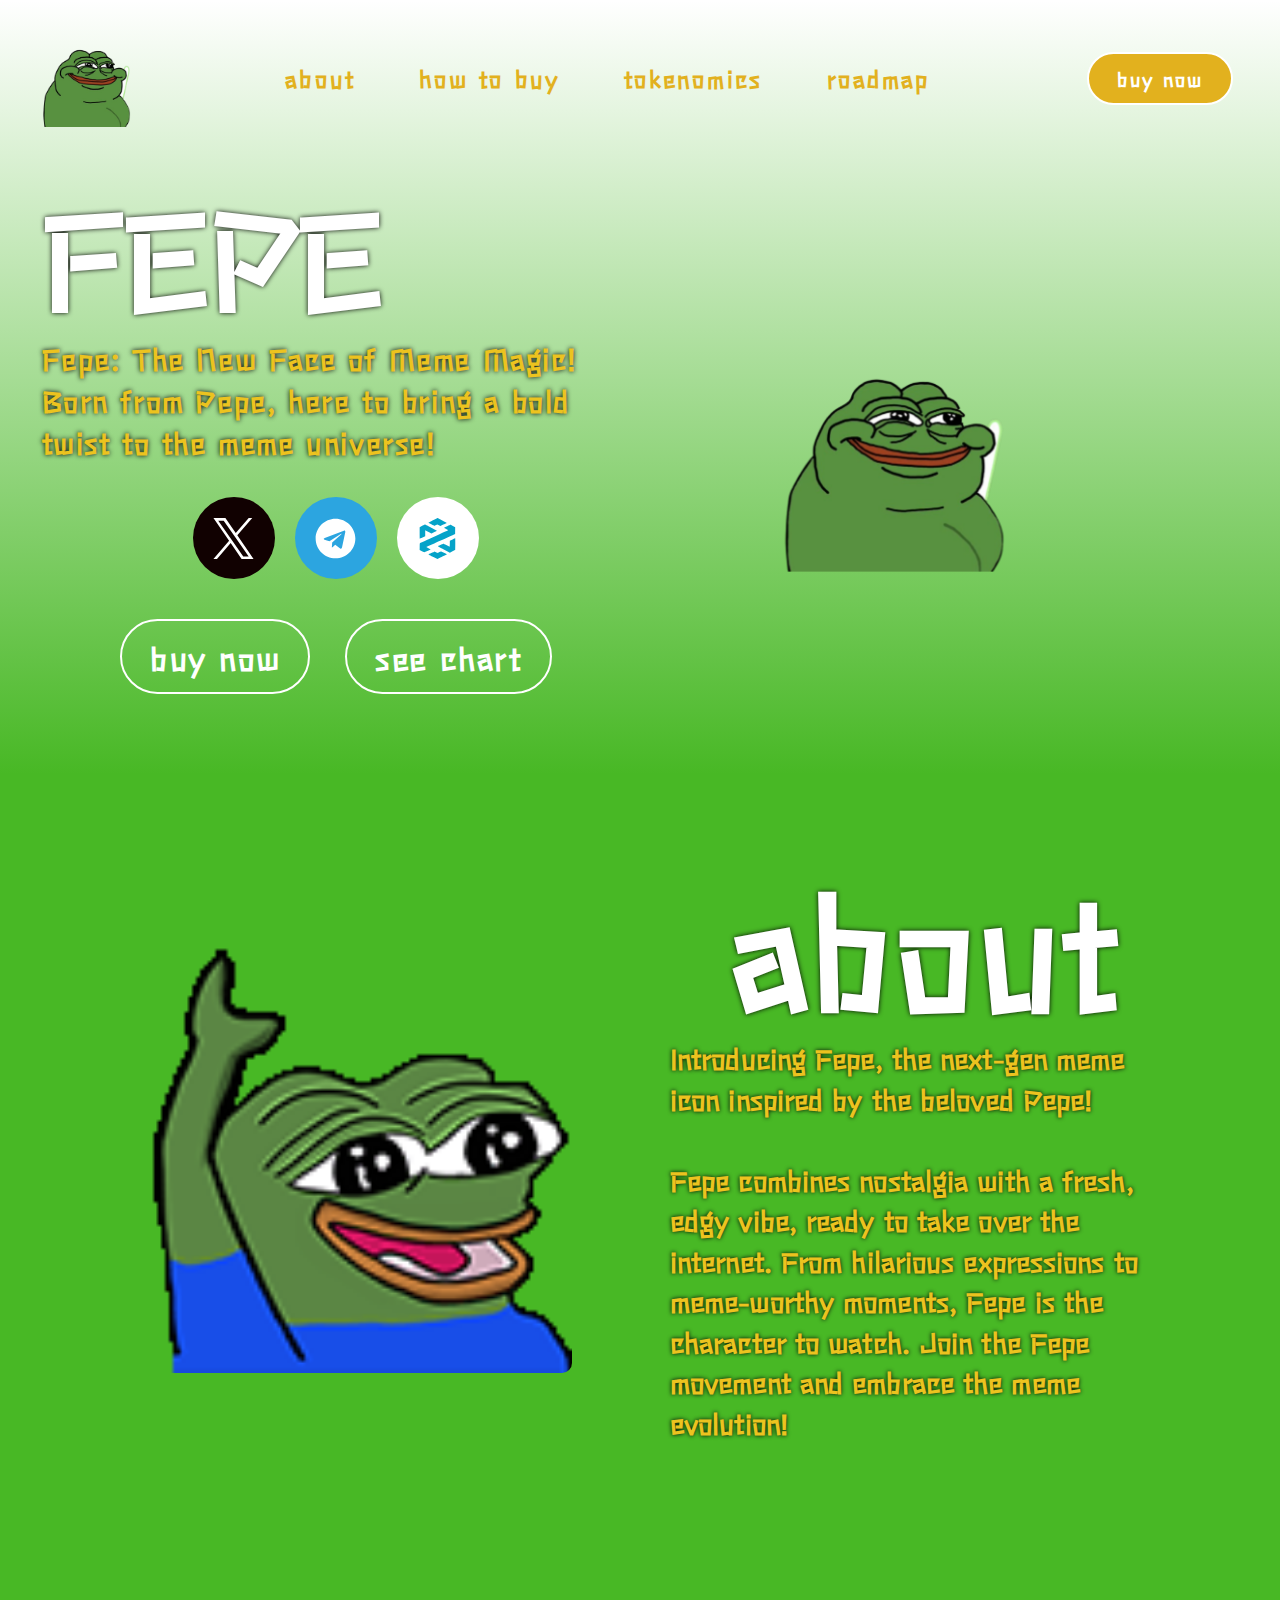
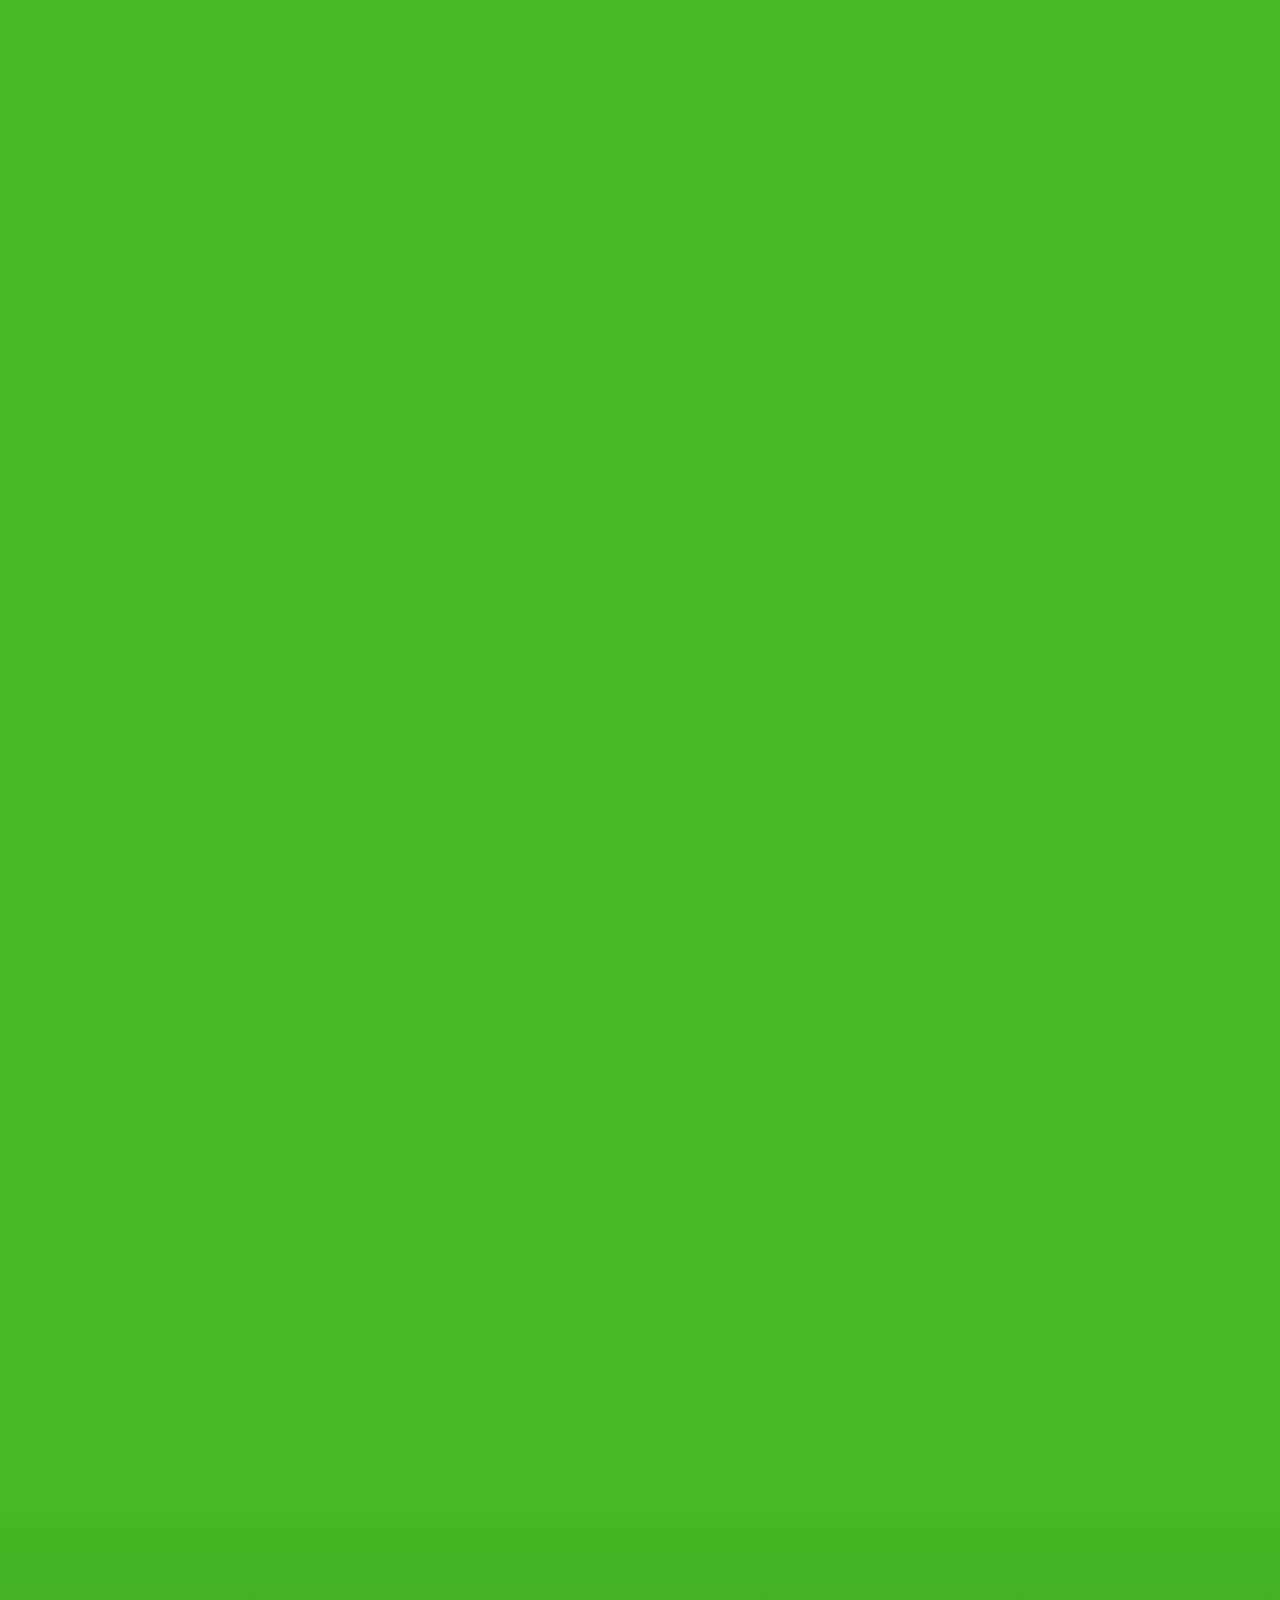
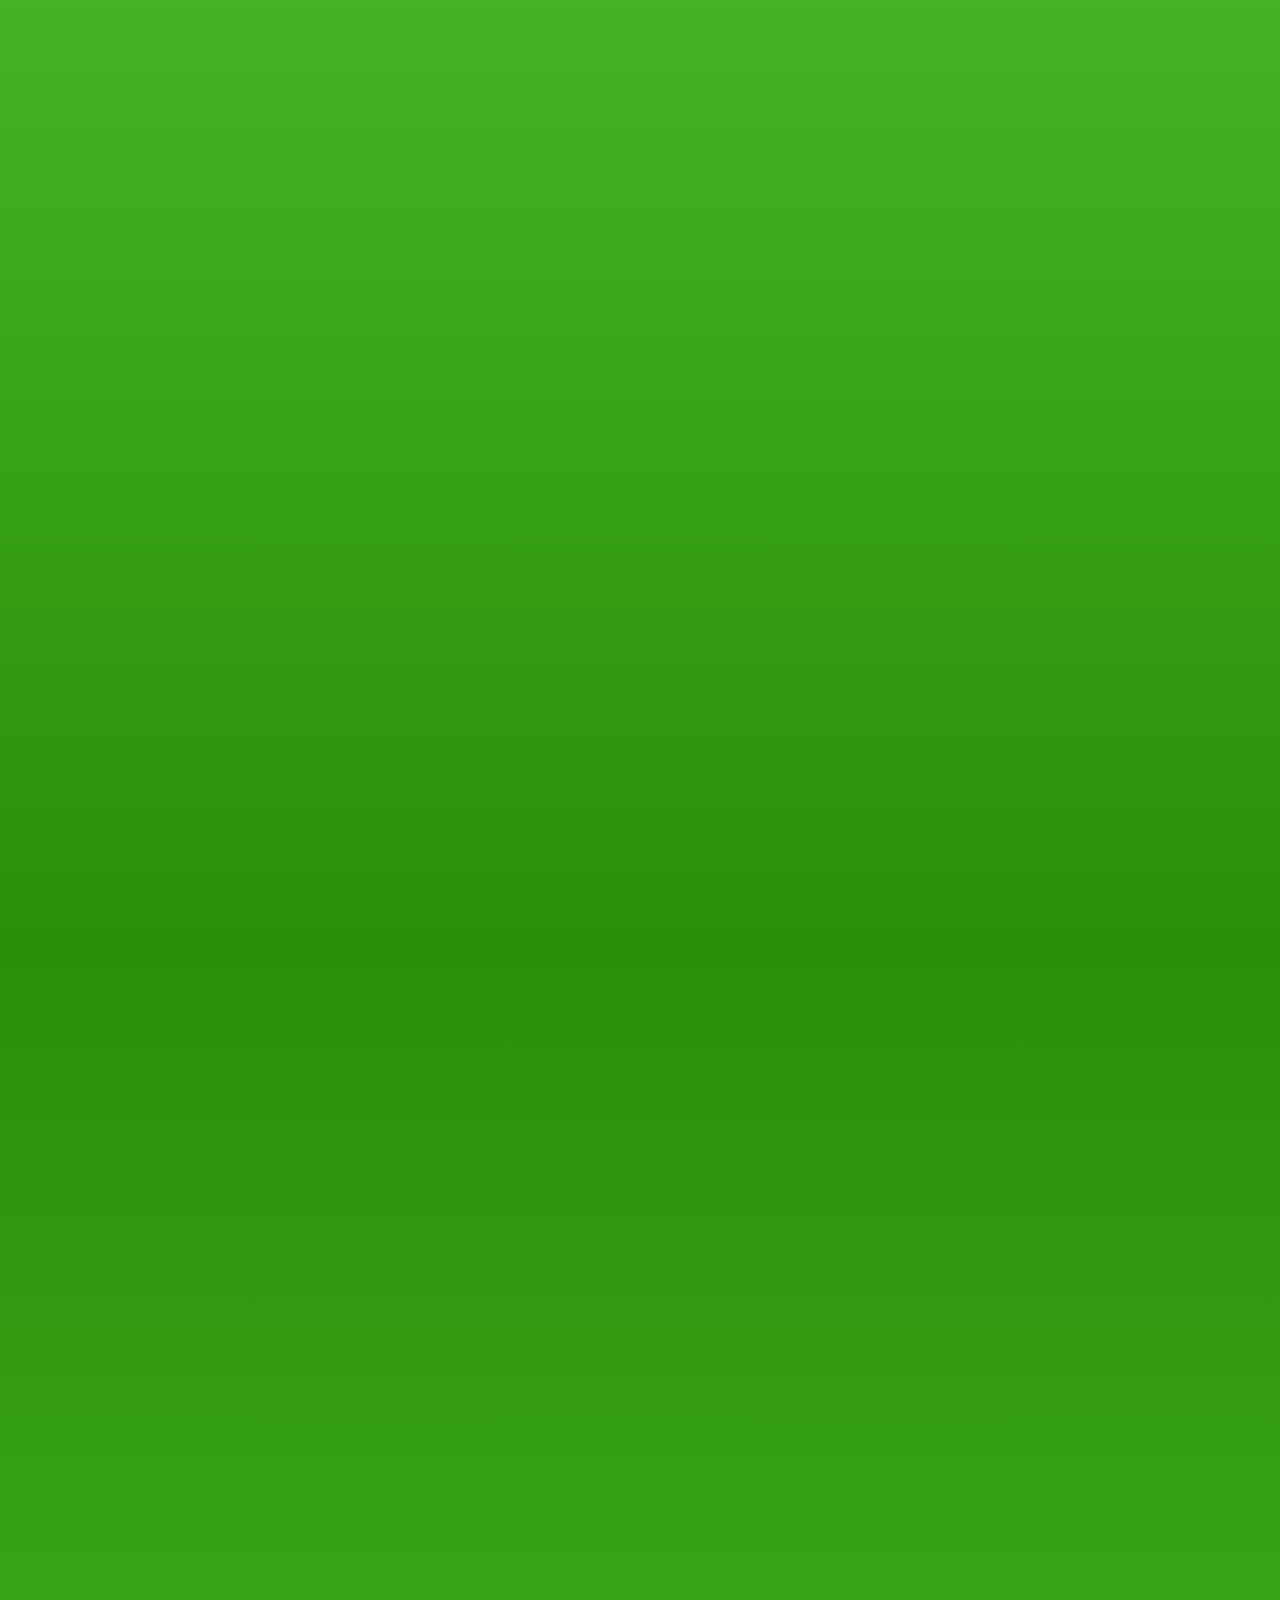
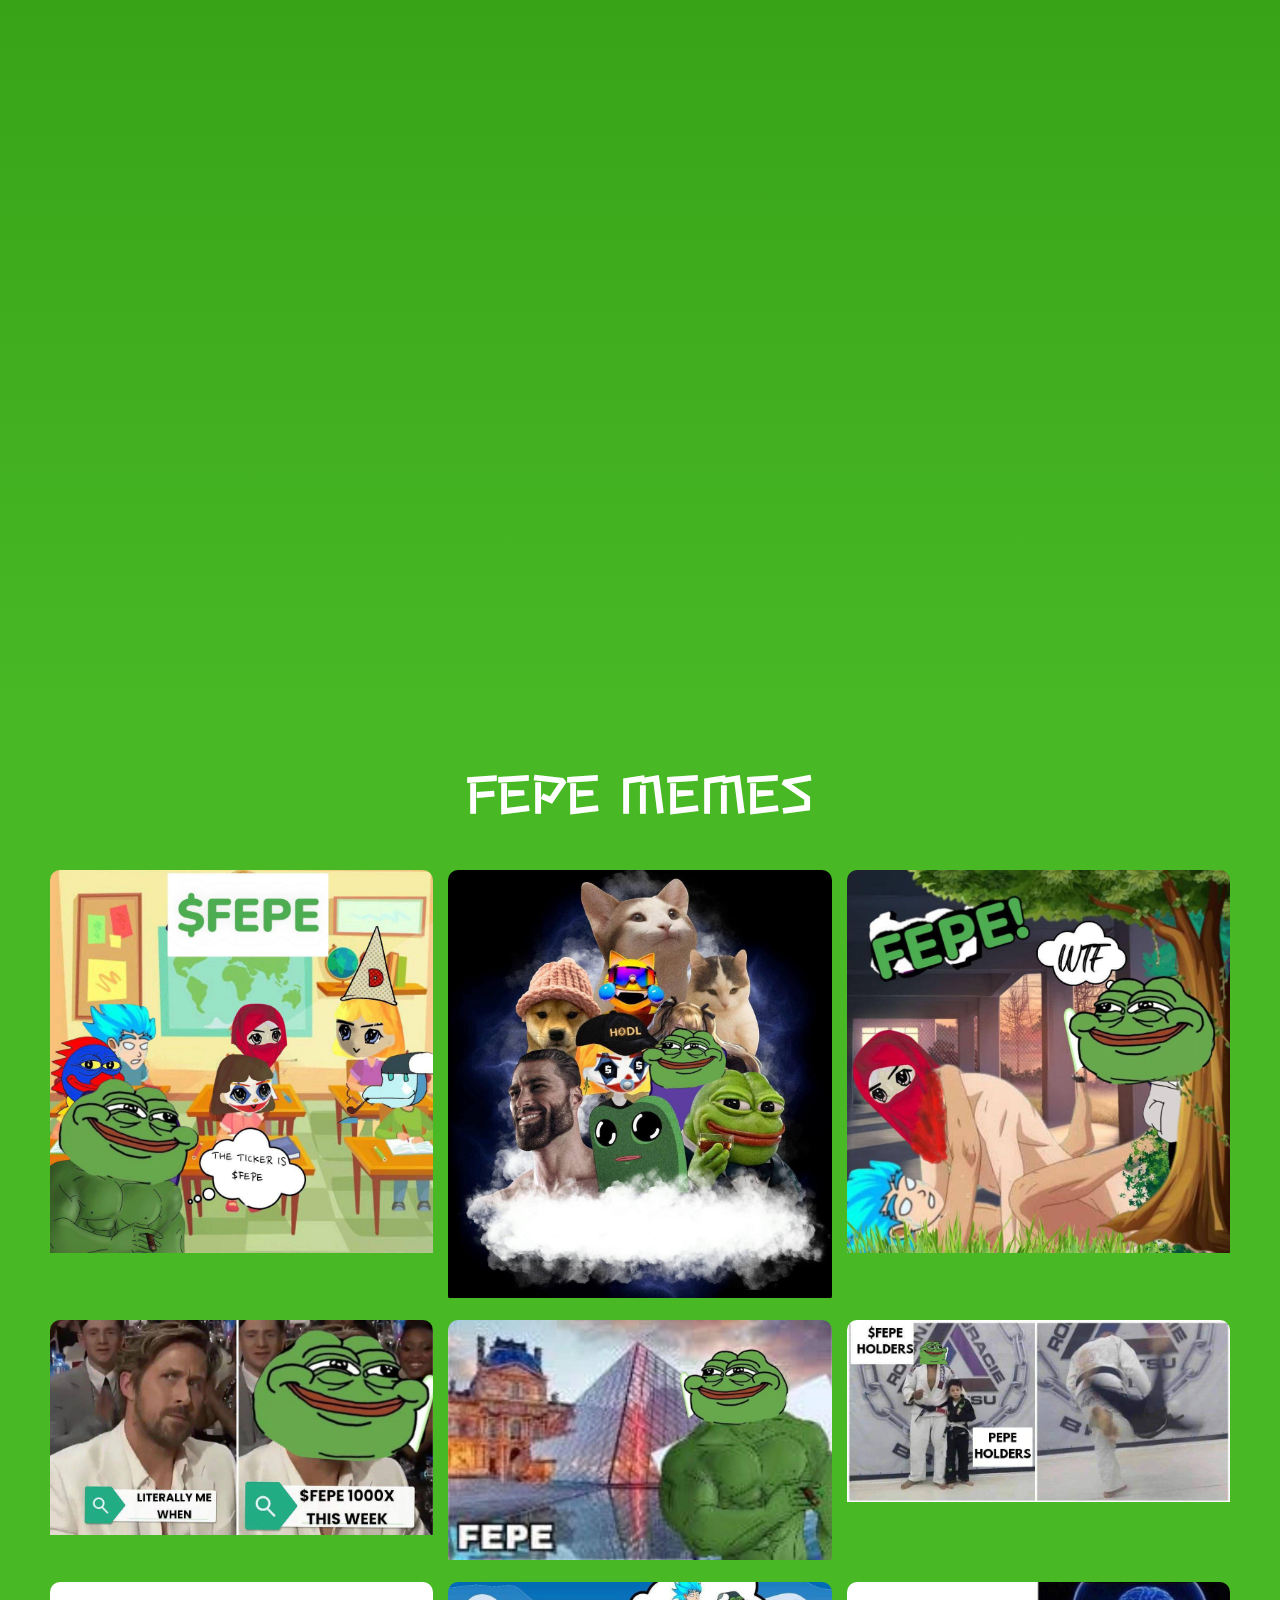
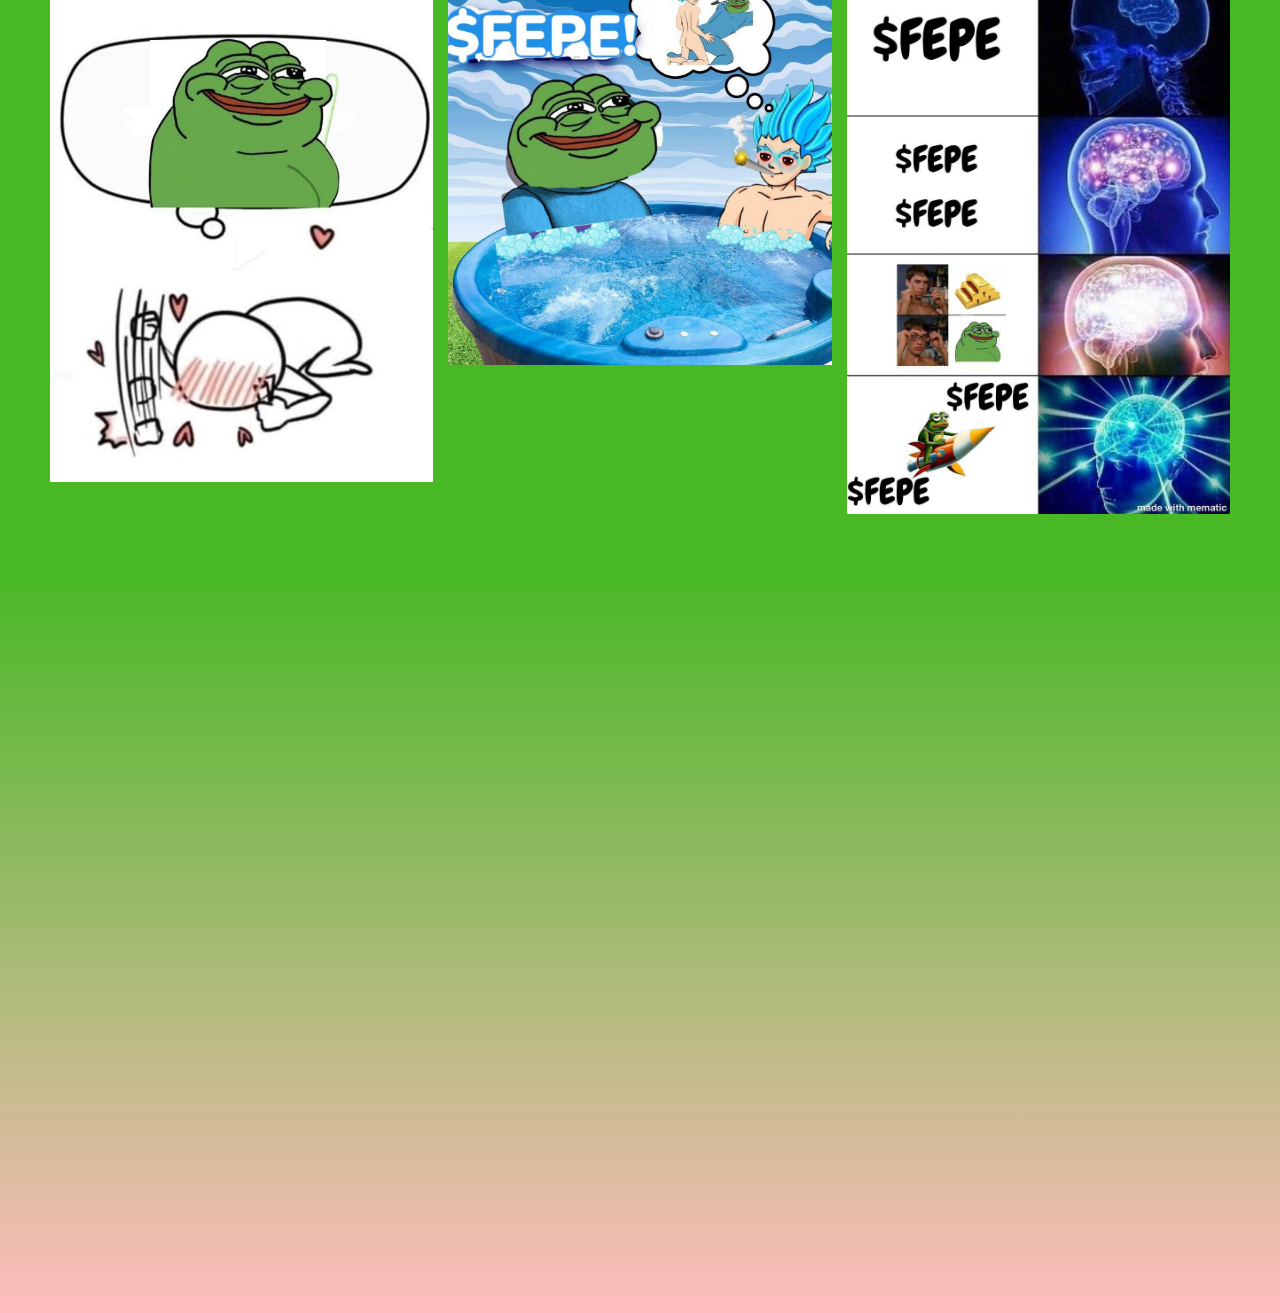
==== commit a5419bb5: "memes" ====
--- a/index.html
+++ b/index.html
@@ -6,6 +6,91 @@
 
 
 	<title>FEPE</title>
+
+	<style>
+
+		html, body{
+			overflow-x: hidden;
+		}
+
+		.ca{
+			font-size: 19px;
+		}
+
+	 * {
+			box-sizing: border-box;
+			margin: 0;
+			padding: 0;
+		}
+
+		.gallery-section {
+			padding: 50px;
+			background-color: #48b825;
+			text-align: center;
+		}
+
+		.gallery-section h2 {
+			font-family: 'Arial', sans-serif;
+			color: white;
+			font-size: 2rem;
+			margin-bottom: 30px;
+		}
+
+		.gallery-grid {
+			display: grid;
+			grid-template-columns: repeat(3, 1fr);
+			grid-gap: 15px;
+		}
+
+		.gallery-item {
+			position: relative;
+			overflow: hidden;
+			border-radius: 10px;
+		}
+
+		.gallery-item img {
+			width: 100%;
+			height: 250px;  /* Fixed height */
+			object-fit: cover;  /* Ensure images are cropped to fit */
+			object-position: center;  /* Center the image content */
+			transition: transform 0.3s ease;
+		}
+
+		.gallery-item:hover img {
+			transform: scale(1.1);
+		}
+
+		@media (max-width: 1024px) {
+			.gallery-grid {
+				grid-template-columns: repeat(2, 1fr);
+			}
+		}
+
+		@media (max-width: 768px) {
+			.gallery-grid {
+				grid-template-columns: 1fr;
+			}
+		}
+
+		@media (max-width: 480px) {
+			.gallery-section {
+				padding: 20px;
+			}
+
+			.gallery-section h2 {
+				font-size: 1.5rem;
+			}
+		}
+
+
+
+		@media screen and (max-width: 768px) {
+			.ca{
+				font-size: 12px;
+			}
+		}
+
+	</style>
 	<meta name="robots" content="index, follow, max-snippet:-1, max-video-preview:-1, max-image-preview:large" />
 	<link rel="canonical" href="/" />
 	<script type="application/ld+json"
@@ -2410,11 +2495,11 @@
 													<img fetchpriority="high" decoding="async" width="517" height="482"
 														src="data:image/svg+xml,%3Csvg%20xmlns='http://www.w3.org/2000/svg'%20viewBox='0%200%20517%20482'%3E%3C/svg%3E"
 														class="attachment-full size-full wp-image-164" alt=""
-														data-lazy-srcset="/images/logo.gif 517w, /images/logo.gif300w"
+														data-lazy-srcset="/images/fepe.png 517w, /images/fepe.png300w"
 														data-lazy-sizes="(max-width: 517px) 100vw, 517px"
-														data-lazy-src="/images/logo.gif" /><noscript><img
+														data-lazy-src="/images/fepe.png" /><noscript><img
 															fetchpriority="high" decoding="async" width="517"
-															height="482" src="/images/logo.gif"
+															height="482" src="/images/fepe.png"
 															class="attachment-full size-full wp-image-164" alt=""
 															
 															sizes="(max-width: 517px) 100vw, 517px" /></noscript> </a>
@@ -2517,7 +2602,7 @@
 											<div class="elementor-widget-container">
 												<div class="elementor-button-wrapper">
 													<a class="elementor-button elementor-button-link elementor-size-sm"
-														href="https://pump.fun/FEPExQYn9y77CMx7HfJw9BJc1ydBiZtE5WNM99kozgor" target="_blank" rel="noopener">
+														href="https://pump.fun/coin/FEPExQYn9y77CMx7HfJw9BJc1ydBiZtE5WNM99kozgor" target="_blank" rel="noopener">
 														<span class="elementor-button-content-wrapper">
 															<span class="elementor-button-text">Buy Now</span>
 														</span>
@@ -2963,7 +3048,7 @@
 													</span>
 													<span class="elementor-grid-item">
 														<a class="elementor-icon elementor-social-icon elementor-social-icon-telegram elementor-repeater-item-e634c8e"
-															href="tglink" target="_blank">
+															href="https://t.me/SolanaFEPE" target="_blank">
 															<span class="elementor-screen-only">Telegram</span>
 															<svg class="e-font-icon-svg e-fab-telegram"
 																viewBox="0 0 496 512"
@@ -2975,7 +3060,7 @@
 													</span>
 													<!-- <span class="elementor-grid-item">
 														<a class="elementor-icon elementor-social-icon elementor-social-icon- elementor-repeater-item-1b42559"
-															href="https://pump.fun/FEPExQYn9y77CMx7HfJw9BJc1ydBiZtE5WNM99kozgor" target="_blank" rel="noopener">
+															href="https://pump.fun/coin/FEPExQYn9y77CMx7HfJw9BJc1ydBiZtE5WNM99kozgor" target="_blank" rel="noopener">
 															<span class="elementor-screen-only"></span>
 															<img style="max-width: 50px;" src="./uni.png"> </a>
 													</span> -->
@@ -3006,7 +3091,7 @@
 											<div class="elementor-widget-container">
 												<div class="elementor-button-wrapper">
 													<a class="elementor-button elementor-button-link elementor-size-sm"
-														href="https://pump.fun/FEPExQYn9y77CMx7HfJw9BJc1ydBiZtE5WNM99kozgor" target="_blank" rel="noopener">
+														href="https://pump.fun/coin/FEPExQYn9y77CMx7HfJw9BJc1ydBiZtE5WNM99kozgor" target="_blank" rel="noopener">
 														<span class="elementor-button-content-wrapper">
 															<span class="elementor-button-text">Buy Now</span>
 														</span>
@@ -3041,10 +3126,10 @@
 												data-settings="{&quot;ha_floating_fx&quot;:&quot;yes&quot;,&quot;ha_floating_fx_scale_toggle&quot;:&quot;yes&quot;,&quot;ha_floating_fx_scale_duration&quot;:{&quot;unit&quot;:&quot;px&quot;,&quot;size&quot;:500,&quot;sizes&quot;:[]},&quot;_animation&quot;:&quot;zoomIn&quot;,&quot;ha_floating_fx_scale_x&quot;:{&quot;unit&quot;:&quot;px&quot;,&quot;size&quot;:&quot;&quot;,&quot;sizes&quot;:{&quot;from&quot;:1,&quot;to&quot;:1.2}},&quot;ha_floating_fx_scale_y&quot;:{&quot;unit&quot;:&quot;px&quot;,&quot;size&quot;:&quot;&quot;,&quot;sizes&quot;:{&quot;from&quot;:1,&quot;to&quot;:1.2}},&quot;ha_floating_fx_scale_delay&quot;:{&quot;unit&quot;:&quot;px&quot;,&quot;size&quot;:&quot;&quot;,&quot;sizes&quot;:[]}}"
 												data-widget_type="image.default">
 												<div class="elementor-widget-container">
-													<img decoding="async" width="517" height="482" src="./images/logo.gif"
+													<img decoding="async" width="517" height="482" src="./images/fepe.png"
 														class="attachment-large size-large wp-image-164"
 														alt="" /><noscript>
-														<img decoding="async" width="517" height="482" src="./images/logo.gif"
+														<img decoding="async" width="517" height="482" src="./images/fepe.png"
 															class="attachment-large size-large wp-image-164" alt=""
 															sizes="(max-width: 517px) 100vw, 517px" /></noscript>
 												</div>
@@ -3357,7 +3442,9 @@
 													</br>0% Buy / 0% Sell</h2> <br> <br>
 													
 													<span style="color: white; font-weight: bold; font-size: 22px;">Ca
-													: FEPExQYn9y77CMx7HfJw9BJc1ydBiZtE5WNM99kozgor</span>
+													: <br> 
+												<span class="ca">FEPExQYn9y77CMx7HfJw9BJc1ydBiZtE5WNM99kozgor</span>
+												</span>
 											</div>
 										</div>
 									</div>
@@ -3539,6 +3626,23 @@
 				</div>
 			</div>
 		</section>
+		<section>
+			<div class="gallery-section">
+				<h2 style="font-size: 50px; color: white; margin-bottom: 50px;">FEPE MEMES</h2>
+				<div class="gallery-grid">
+					<div class="gallery-item"><img src="./images/img2.jpg" alt="Image 1"></div>
+					<div class="gallery-item"><img src="./images/img.jpg" alt="Image 1"></div>
+					<div class="gallery-item"><img src="./images/img3.jpg" alt="Image 1"></div>
+					<div class="gallery-item"><img src="./images/meme6.jpg" alt="Image 1"></div>
+					<div class="gallery-item"><img src="./images/meme3.jpg" alt="Image 1"></div>
+					<div class="gallery-item"><img src="./images/meme7.jpg" alt="Image 1"></div>
+					<div class="gallery-item"><img src="./images/meme.jpg" alt="Image 1"></div>
+					<div class="gallery-item"><img src="./images/img4.jpg" alt="Image 1"></div>
+					<div class="gallery-item"><img src="./images/meme2.jpg" alt="Image 1"></div>
+				</div>
+			</div>
+			
+		</section>
 		<section
 			class="elementor-section elementor-top-section elementor-element elementor-element-1b2ff4e0 elementor-section-boxed elementor-section-height-default elementor-section-height-default"
 			data-id="1b2ff4e0" data-element_type="section"
@@ -3608,7 +3712,7 @@
 									</span>
 									<span class="elementor-grid-item">
 										<a class="elementor-icon elementor-social-icon elementor-social-icon-telegram elementor-repeater-item-e634c8e"
-											href="tglink" target="_blank">
+											href="https://t.me/SolanaFEPE" target="_blank">
 											<span class="elementor-screen-only">Telegram</span>
 											<svg class="e-font-icon-svg e-fab-telegram" viewBox="0 0 496 512"
 												xmlns="http://www.w3.org/2000/svg">
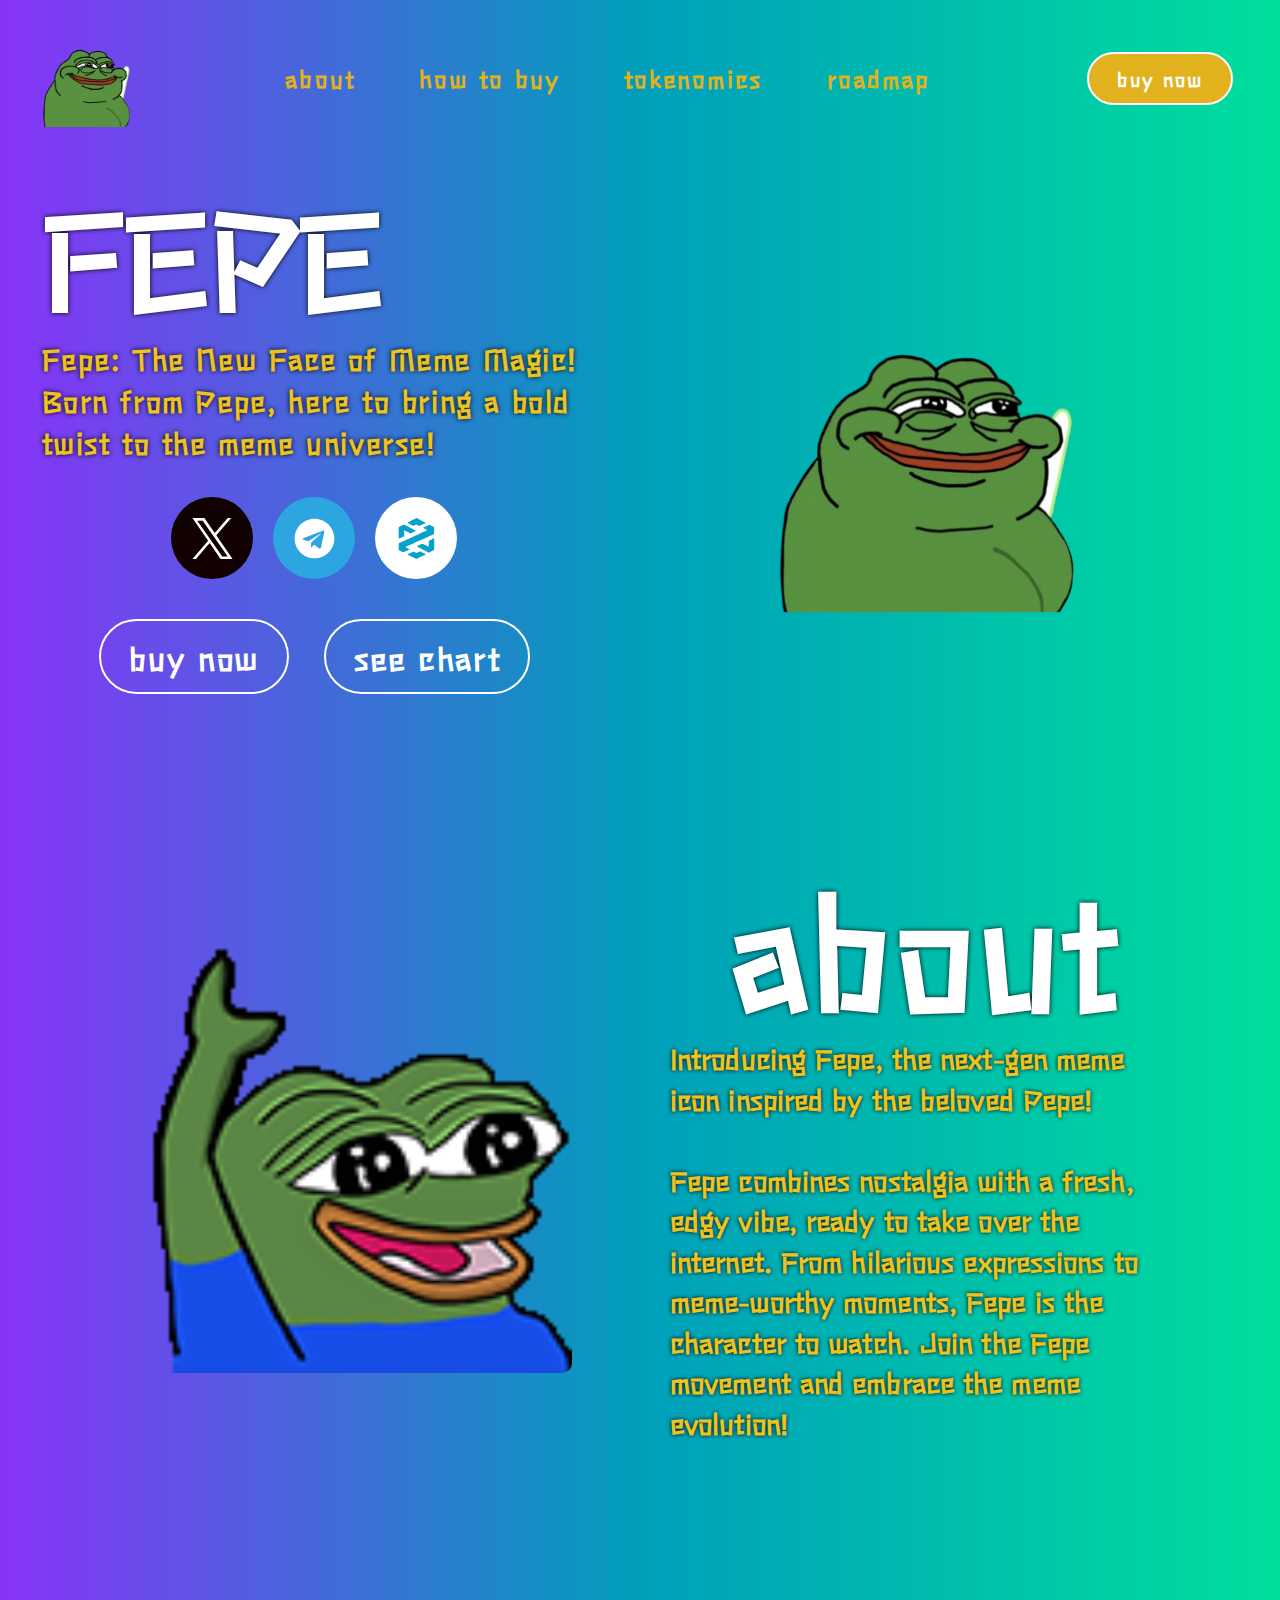
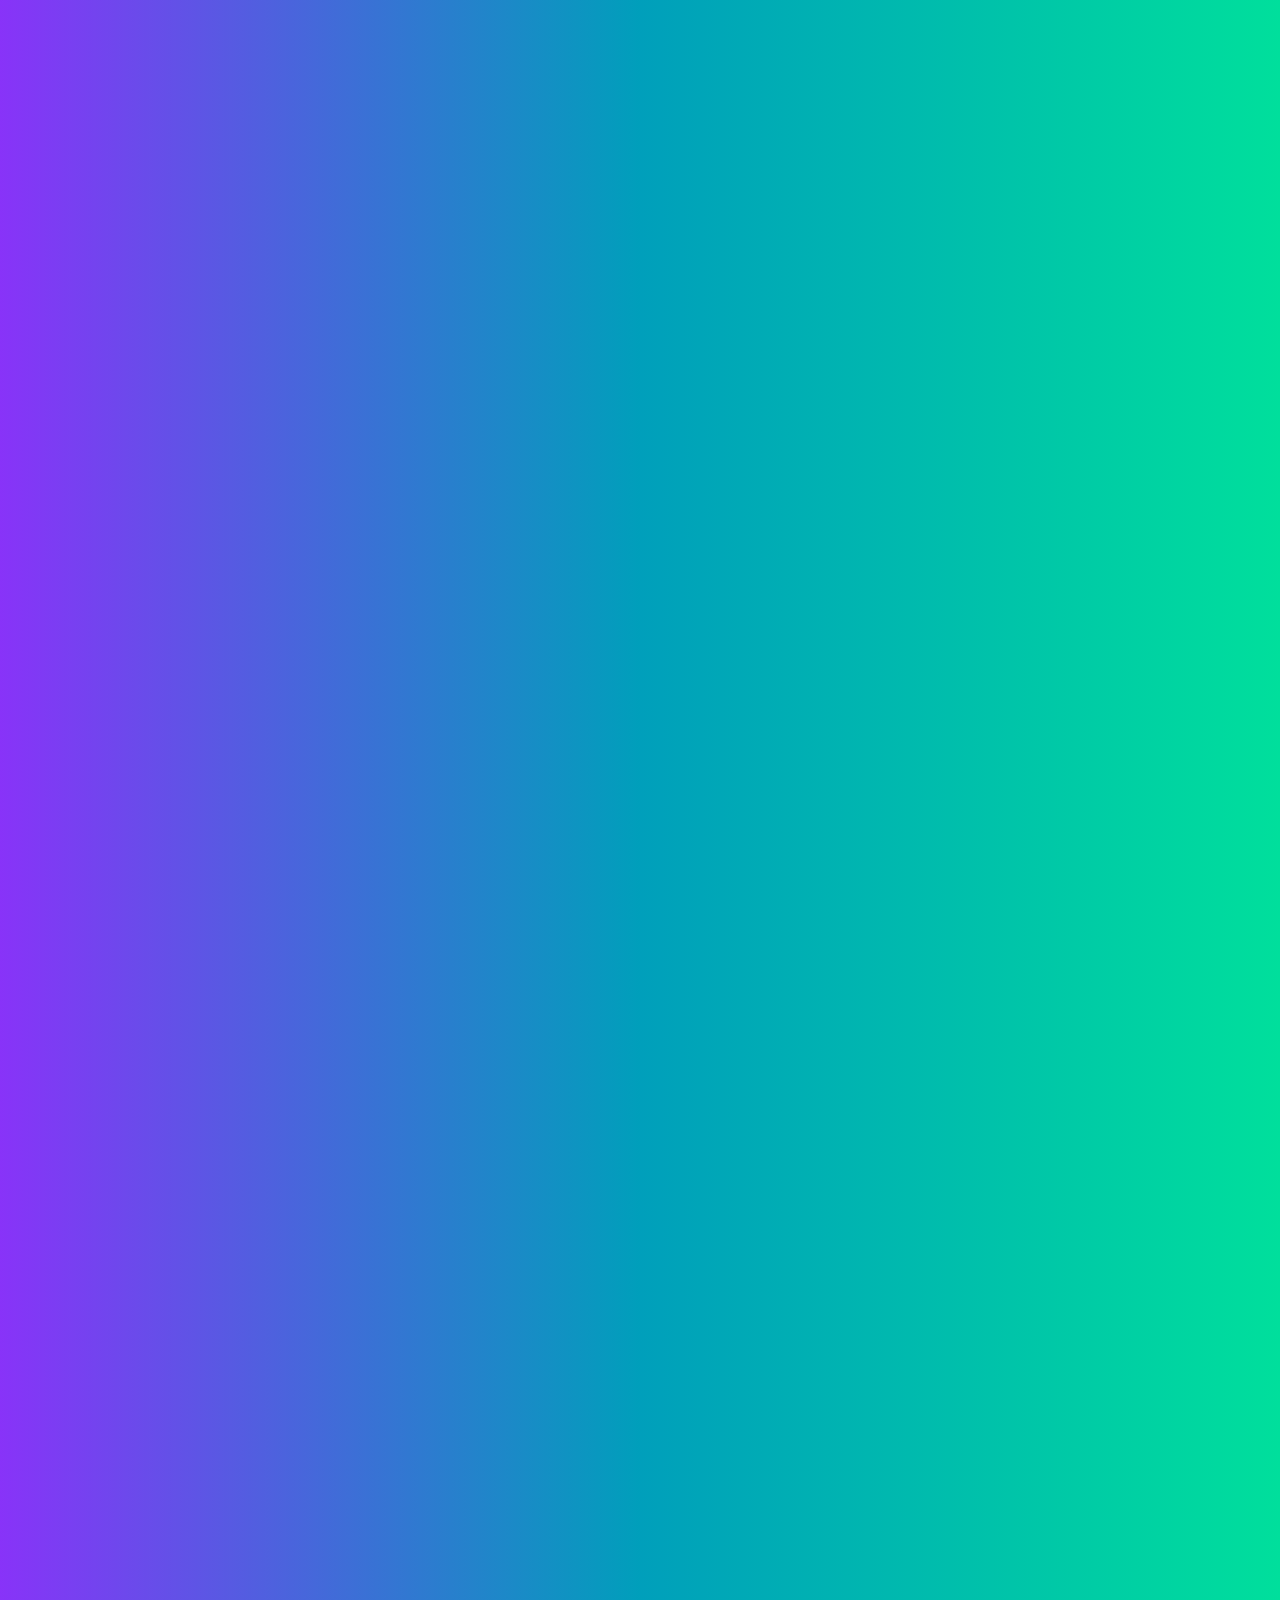
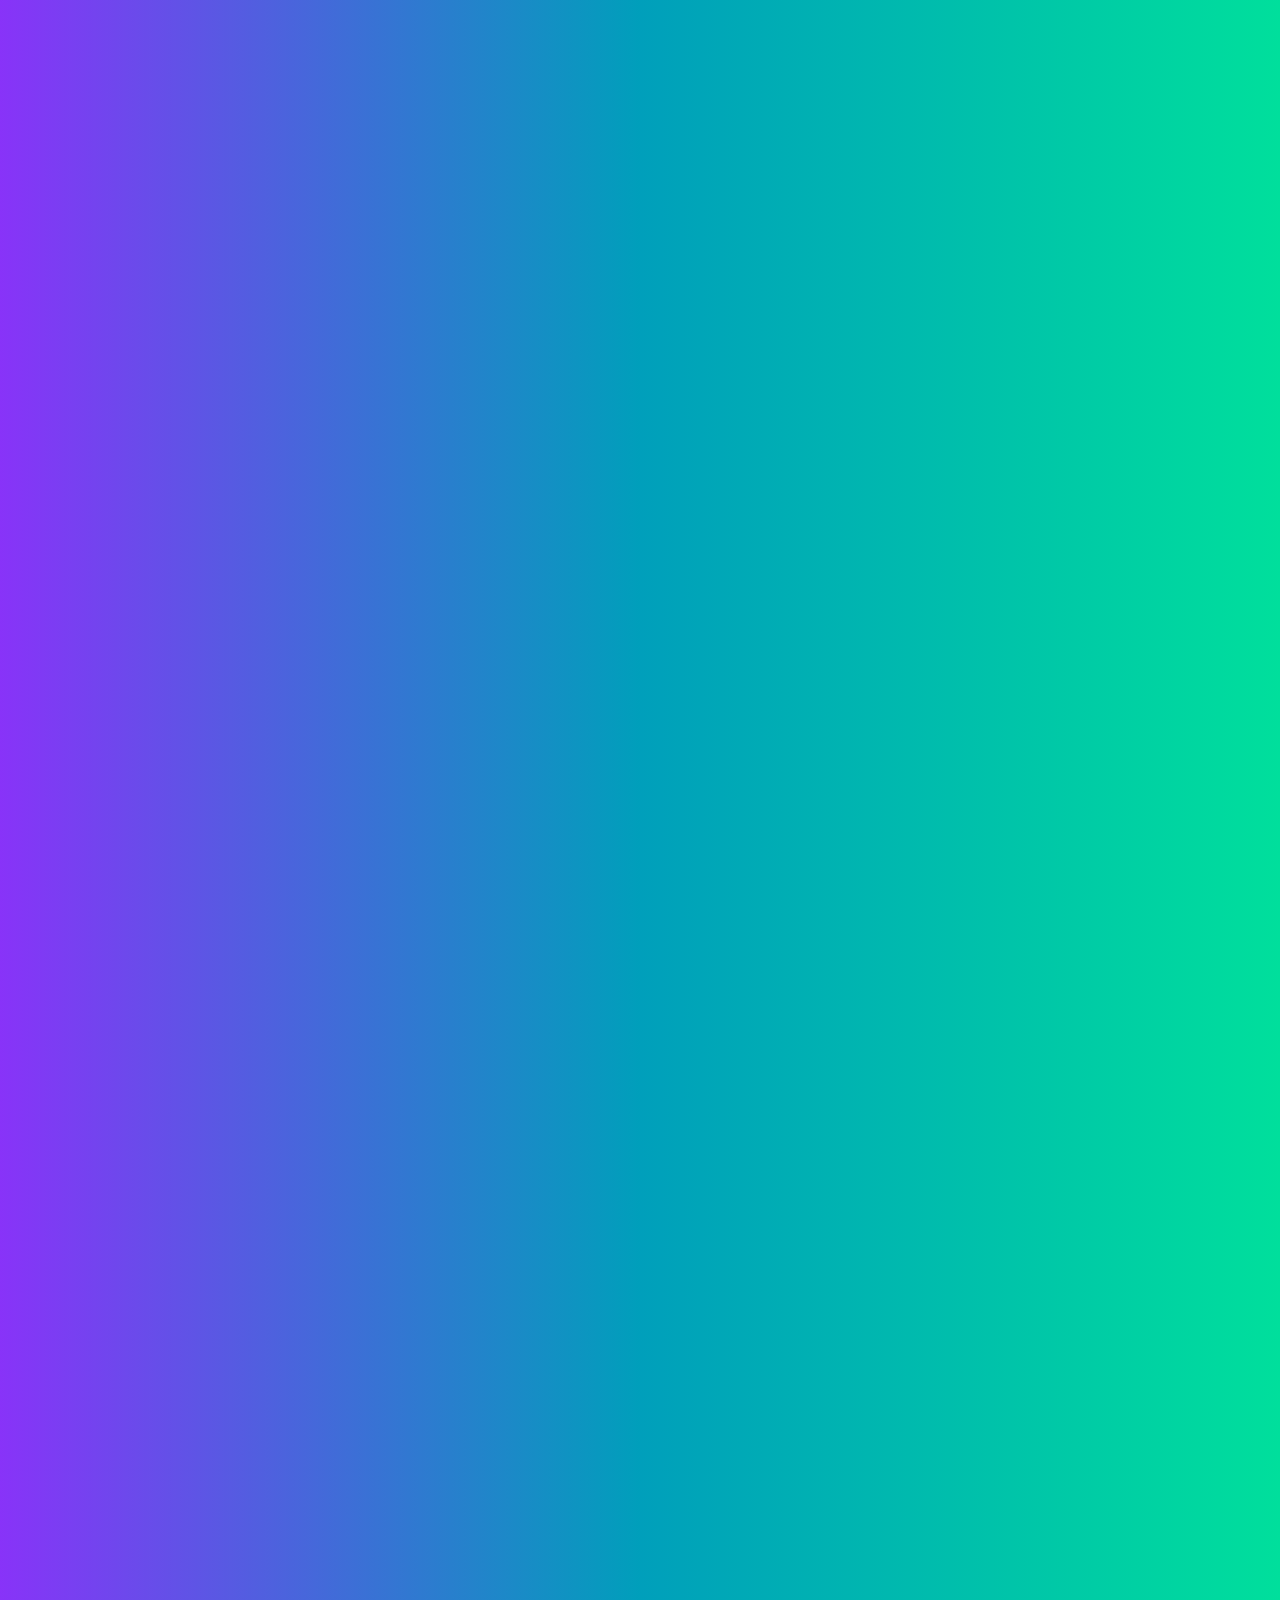
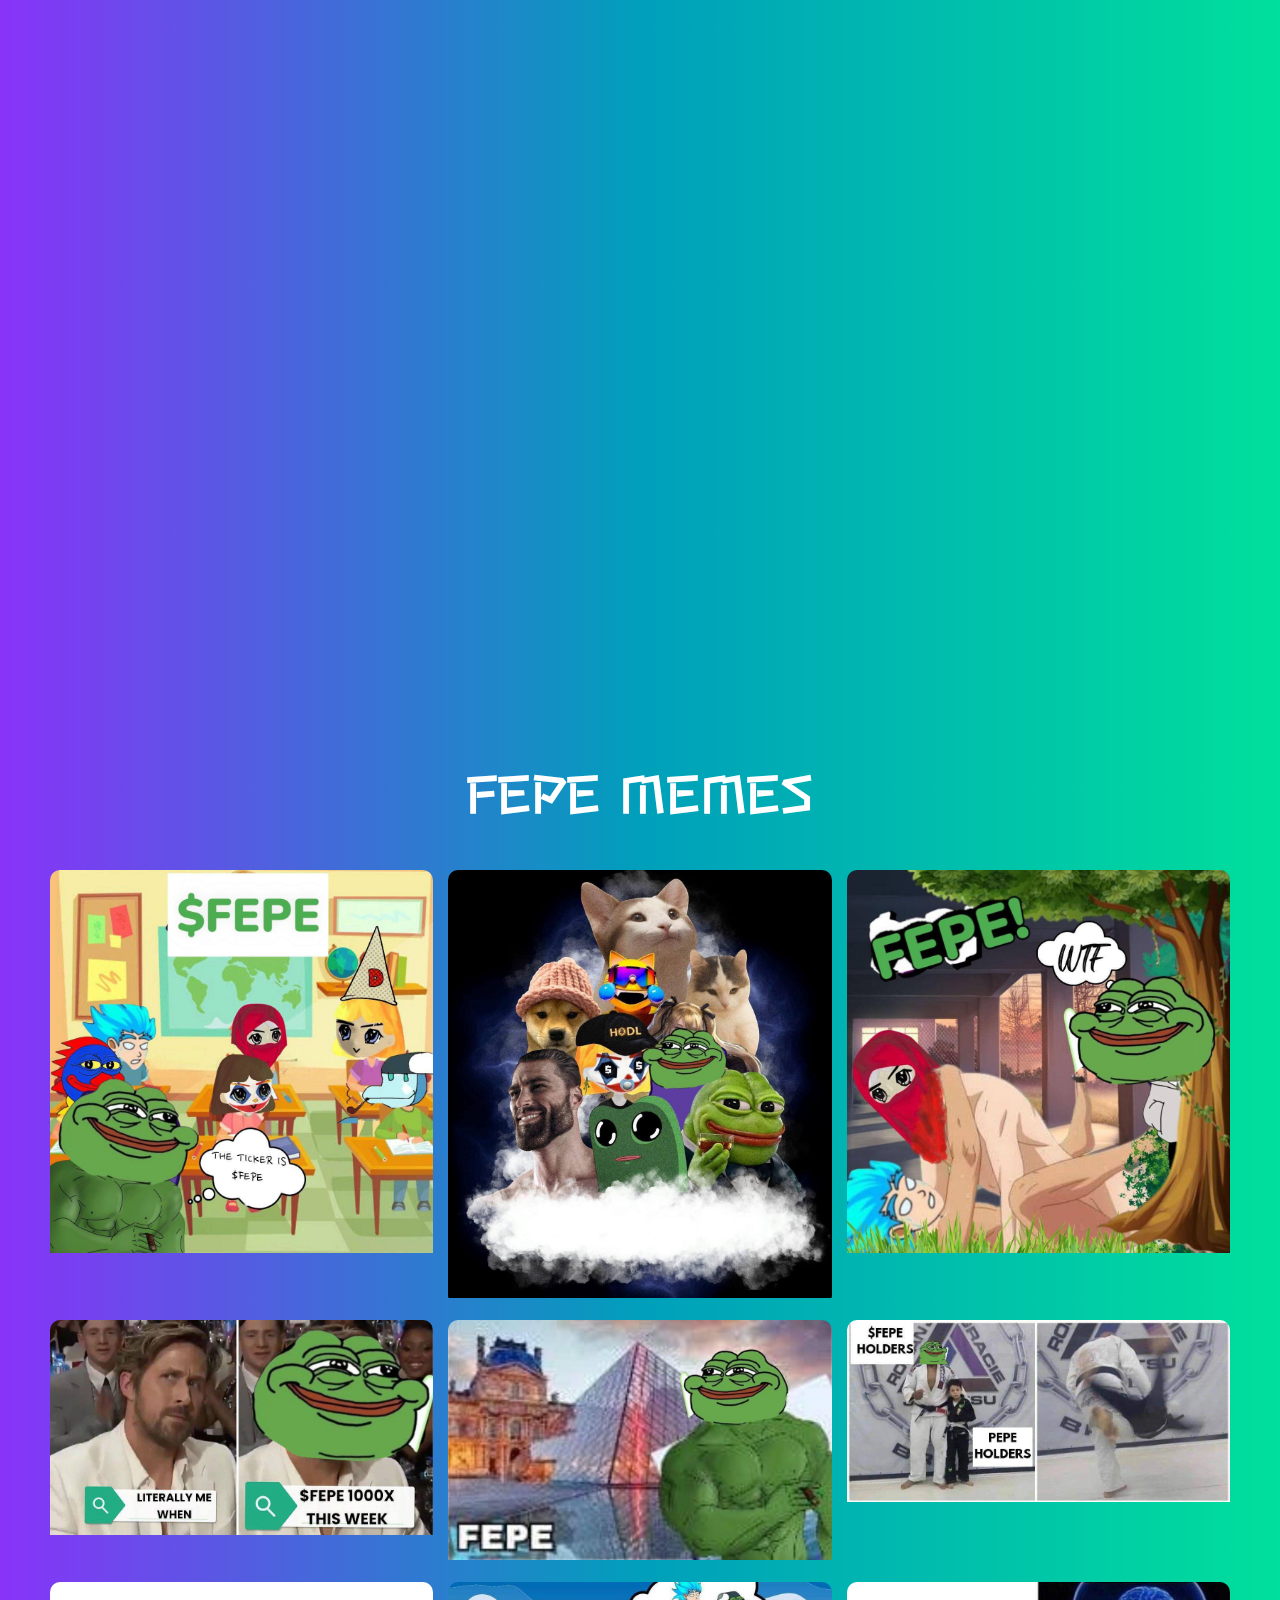
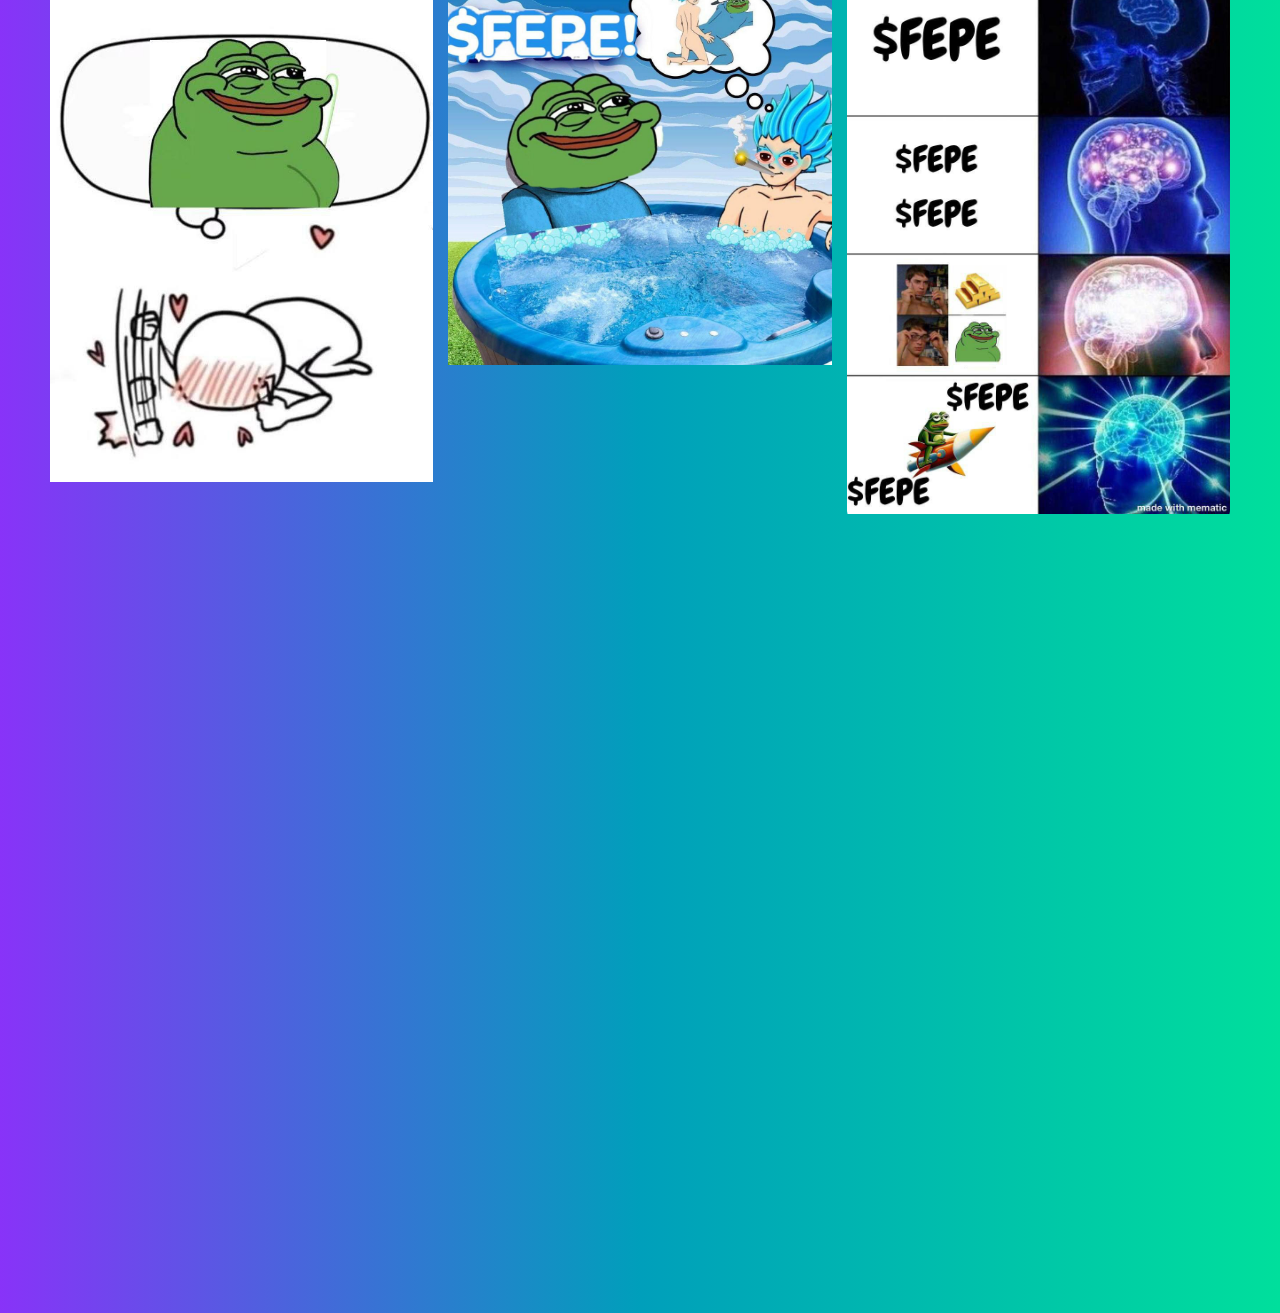
==== commit b82a28ad: "bg color" ====
--- a/index.html
+++ b/index.html
@@ -25,7 +25,7 @@
 
 		.gallery-section {
 			padding: 50px;
-			background-color: #48b825;
+			/* background-color: #48b825; */
 			text-align: center;
 		}
 
@@ -2447,7 +2447,8 @@
 	<meta name="viewport" content="width=device-width, initial-scale=1.0, viewport-fit=cover" />
 </head>
 
-<body
+<body 
+style="background: linear-gradient(to right, rgb(136, 51, 248), rgb(0, 159, 187), rgb(0, 223, 156)) !important; background-attachment: fixed;"
 	class="home page-template page-template-elementor_canvas page page-id-82 wp-custom-logo elementor-default elementor-template-canvas elementor-kit-21 elementor-page elementor-page-82">
 	<div data-elementor-type="wp-page" data-elementor-id="82" class="elementor elementor-82"
 		data-elementor-post-type="page">
@@ -3126,12 +3127,14 @@
 												data-settings="{&quot;ha_floating_fx&quot;:&quot;yes&quot;,&quot;ha_floating_fx_scale_toggle&quot;:&quot;yes&quot;,&quot;ha_floating_fx_scale_duration&quot;:{&quot;unit&quot;:&quot;px&quot;,&quot;size&quot;:500,&quot;sizes&quot;:[]},&quot;_animation&quot;:&quot;zoomIn&quot;,&quot;ha_floating_fx_scale_x&quot;:{&quot;unit&quot;:&quot;px&quot;,&quot;size&quot;:&quot;&quot;,&quot;sizes&quot;:{&quot;from&quot;:1,&quot;to&quot;:1.2}},&quot;ha_floating_fx_scale_y&quot;:{&quot;unit&quot;:&quot;px&quot;,&quot;size&quot;:&quot;&quot;,&quot;sizes&quot;:{&quot;from&quot;:1,&quot;to&quot;:1.2}},&quot;ha_floating_fx_scale_delay&quot;:{&quot;unit&quot;:&quot;px&quot;,&quot;size&quot;:&quot;&quot;,&quot;sizes&quot;:[]}}"
 												data-widget_type="image.default">
 												<div class="elementor-widget-container">
-													<img decoding="async" width="517" height="482" src="./images/fepe.png"
+													<img style="width: 700px; height: auto; " decoding="async" width="517" height="482" src="./images/fepe.png"
 														class="attachment-large size-large wp-image-164"
-														alt="" /><noscript>
+														alt="" />
+														<!-- <noscript>
 														<img decoding="async" width="517" height="482" src="./images/fepe.png"
 															class="attachment-large size-large wp-image-164" alt=""
-															sizes="(max-width: 517px) 100vw, 517px" /></noscript>
+															sizes="(max-width: 517px) 100vw, 517px" />
+														</noscript> -->
 												</div>
 											</div>
 										</div>
--- a/storage/elementor/css/post-21.css
+++ b/storage/elementor/css/post-21.css
@@ -1,10 +1,10 @@
 .elementor-kit-21 {
-  --e-global-color-primary: #48b825;
+  /* --e-global-color-primary: #48b825; */
   --e-global-color-secondary: #e2b11e;
   --e-global-color-text: #110101;
   --e-global-color-accent: #ffffff;
   --e-global-color-3cb1d23: #222430;
-  --e-global-color-c5c9b5c: #298f0a;
+  /* --e-global-color-c5c9b5c: #298f0a; */
   --e-global-color-e2e9e28: #ecc31f;
   --e-global-typography-primary-font-family: "Stick";
   --e-global-typography-primary-font-weight: 600;
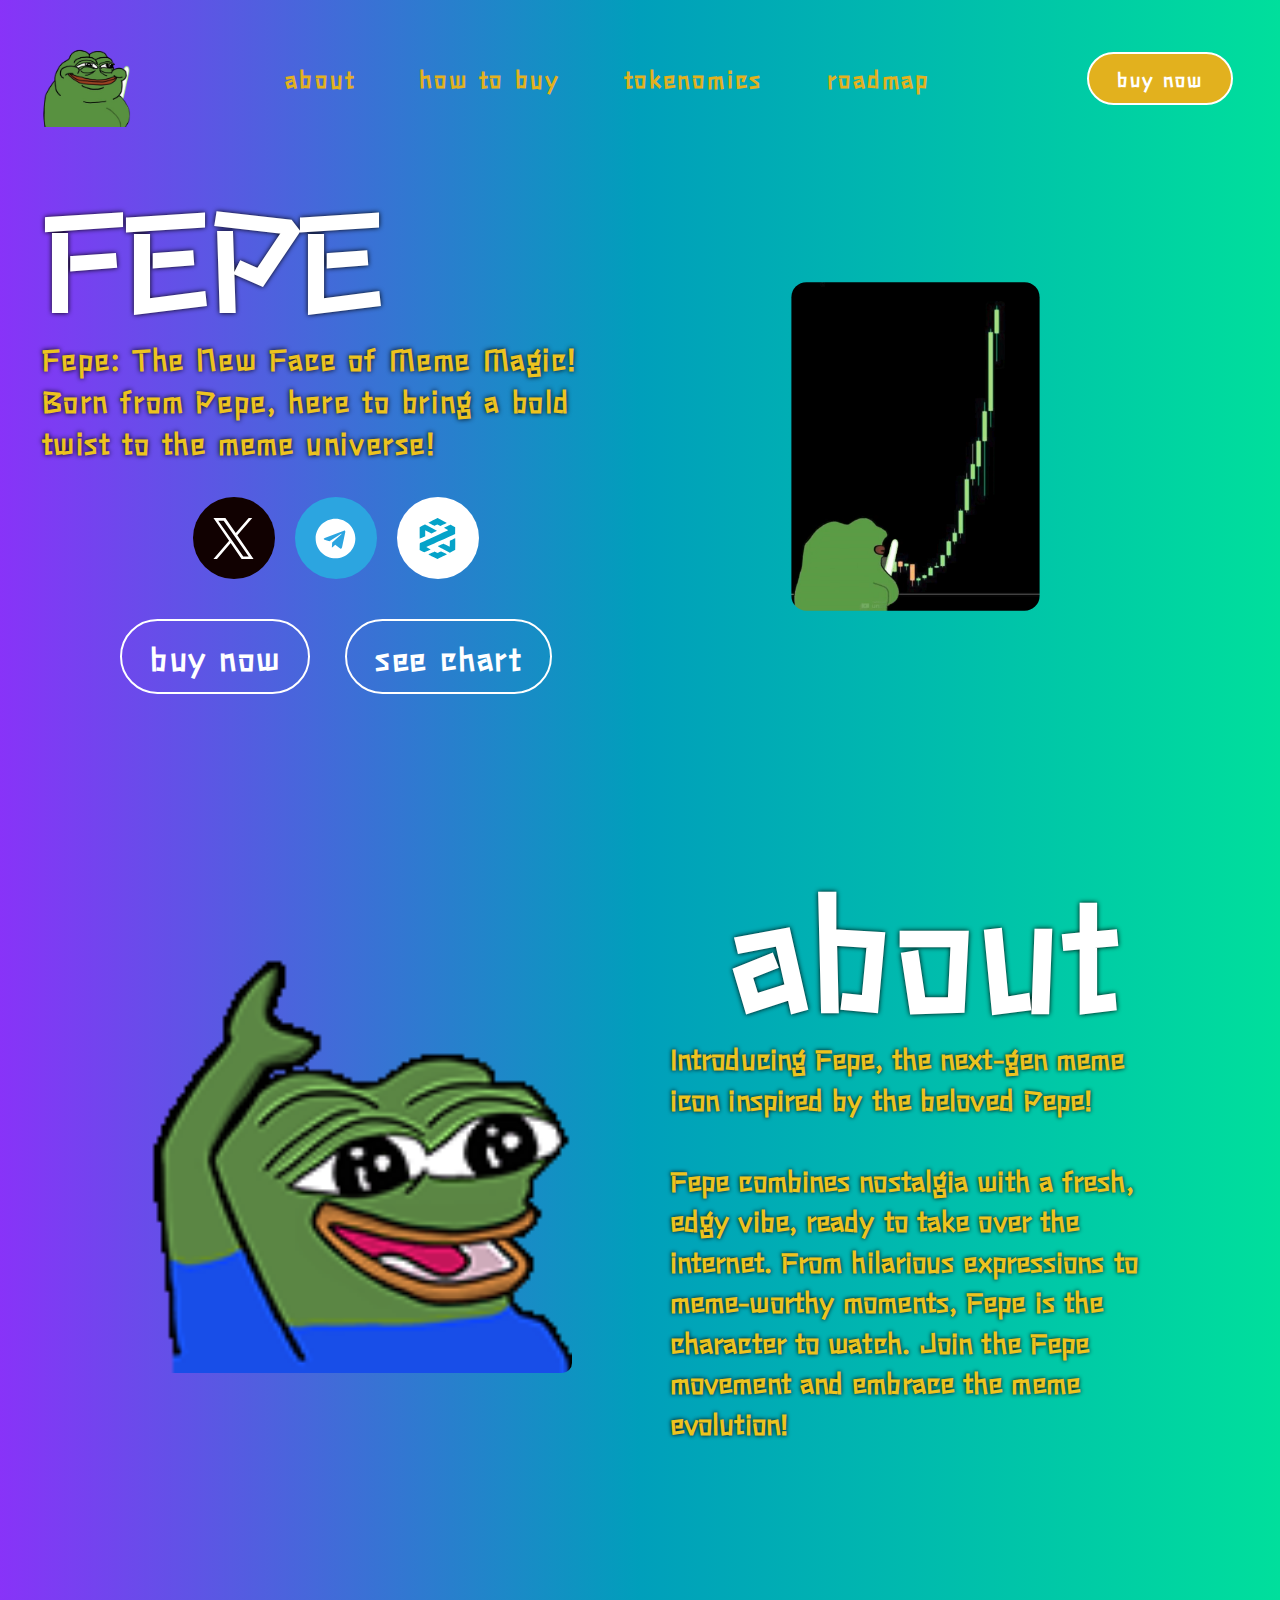
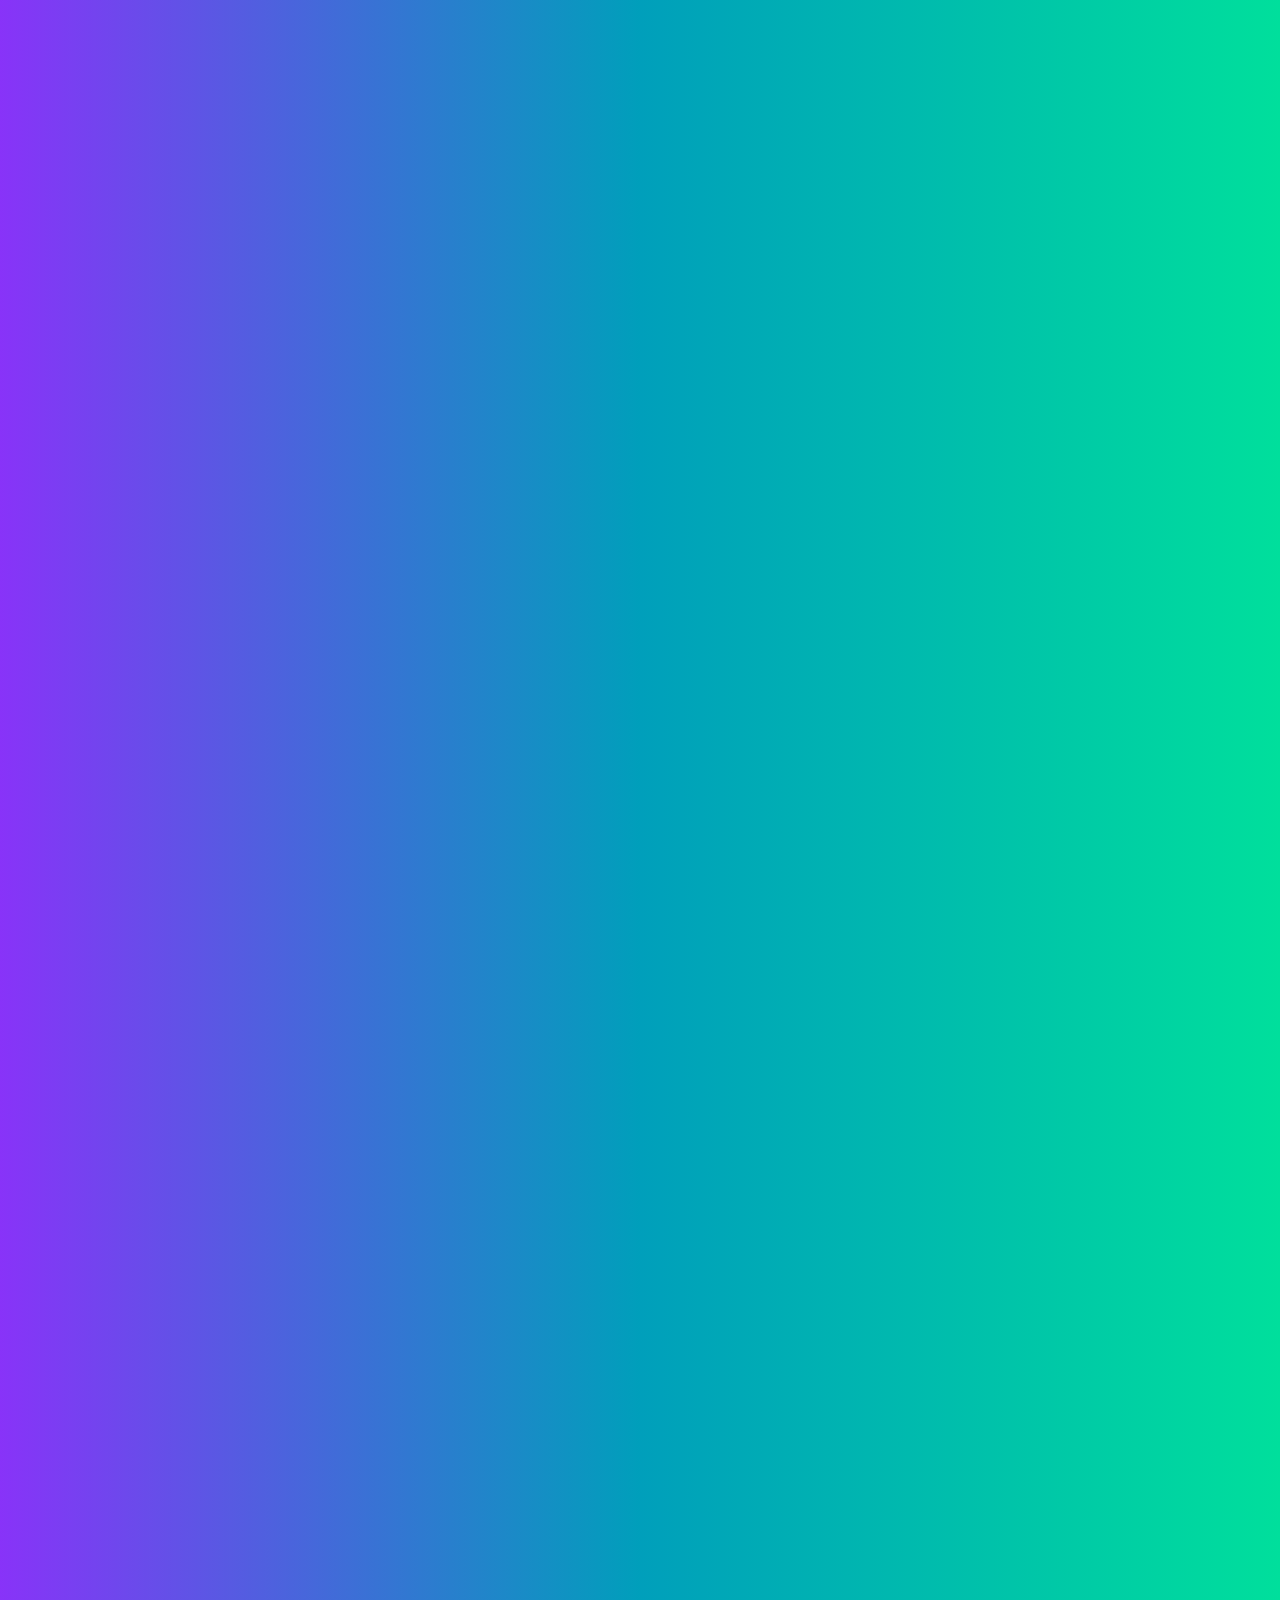
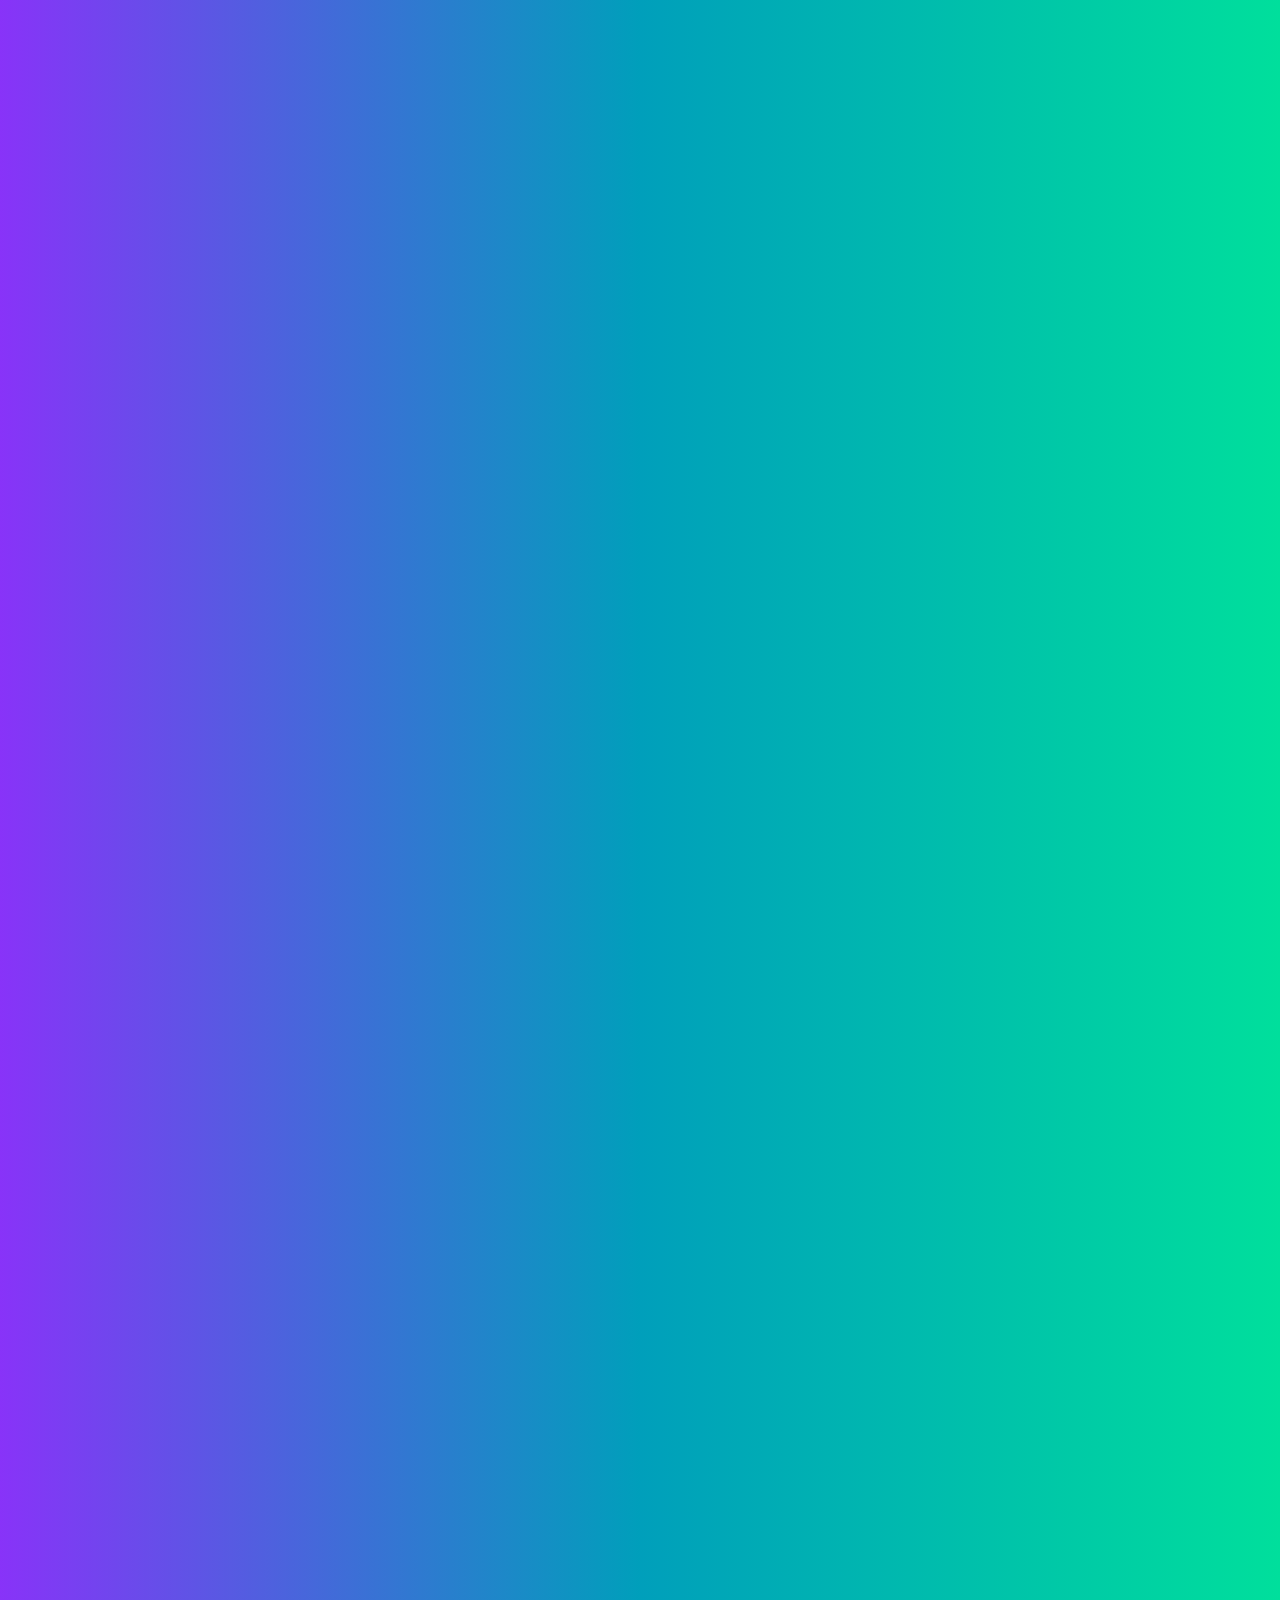
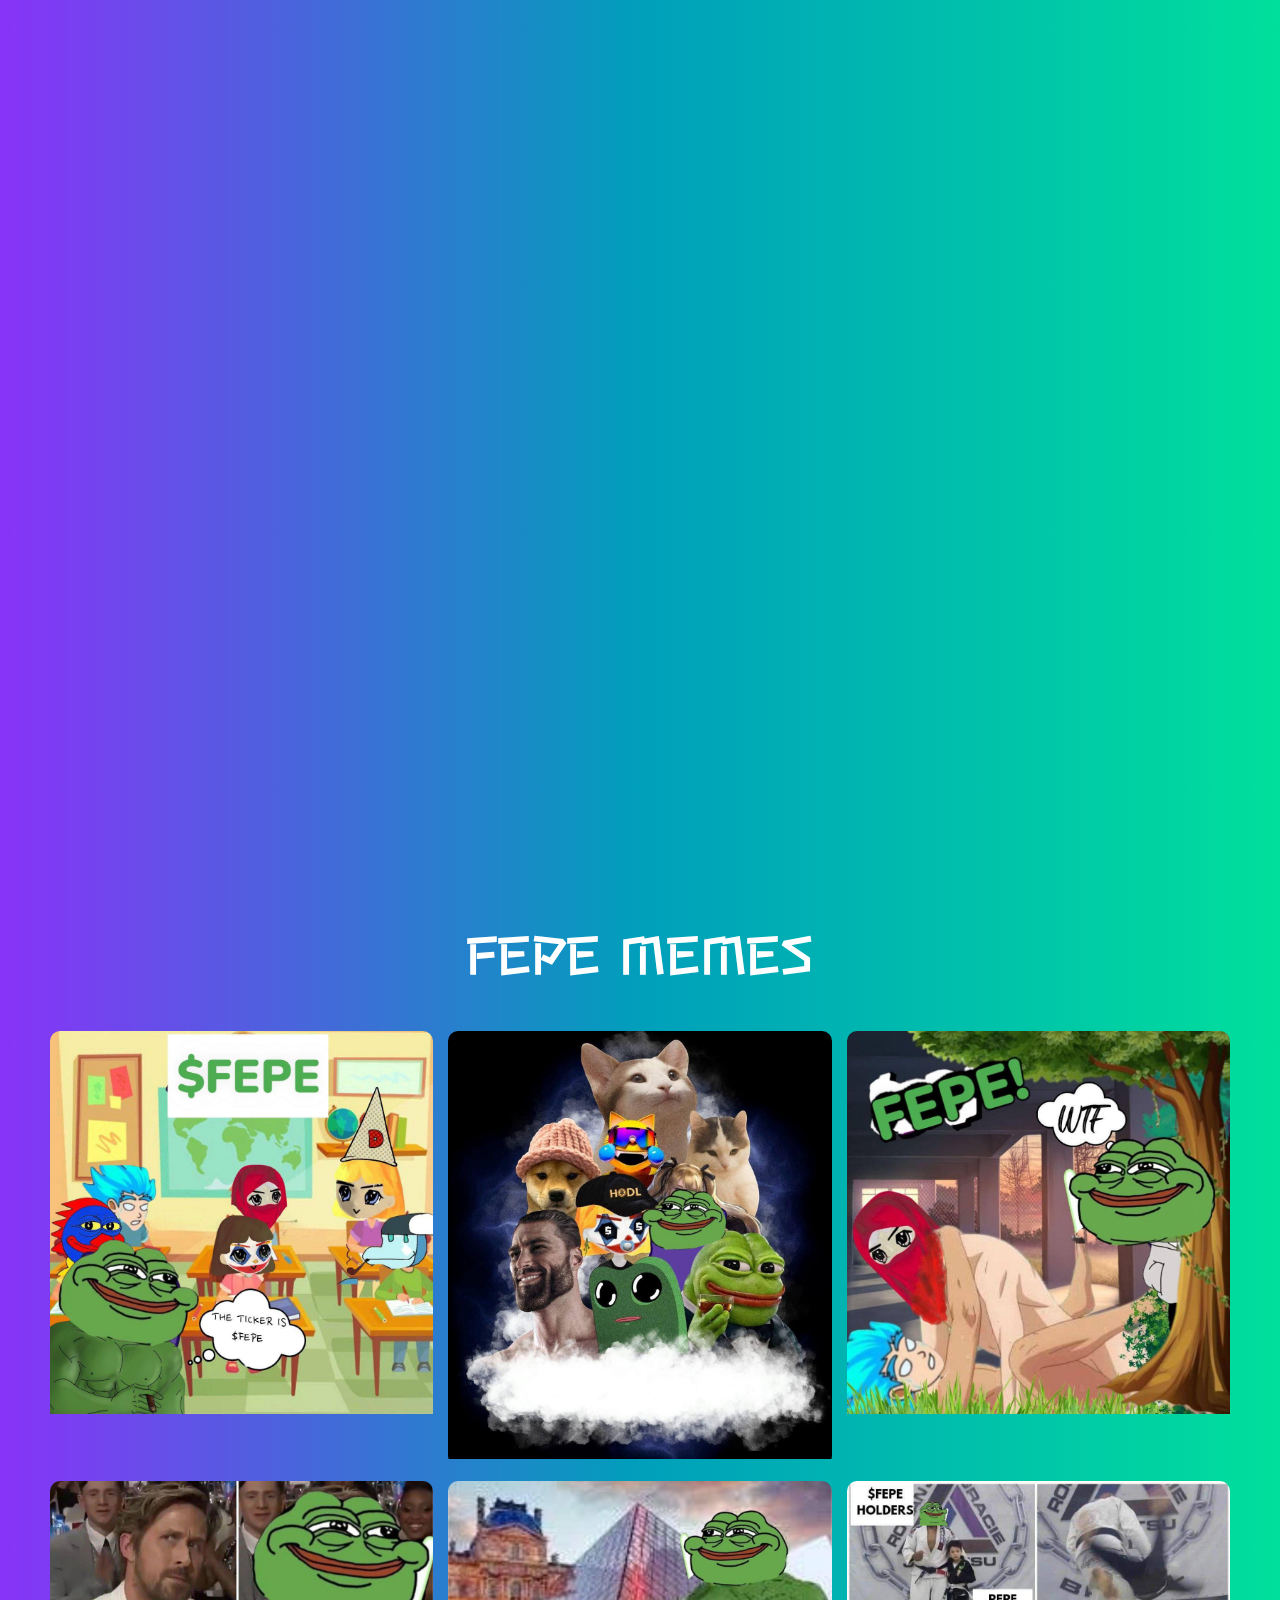
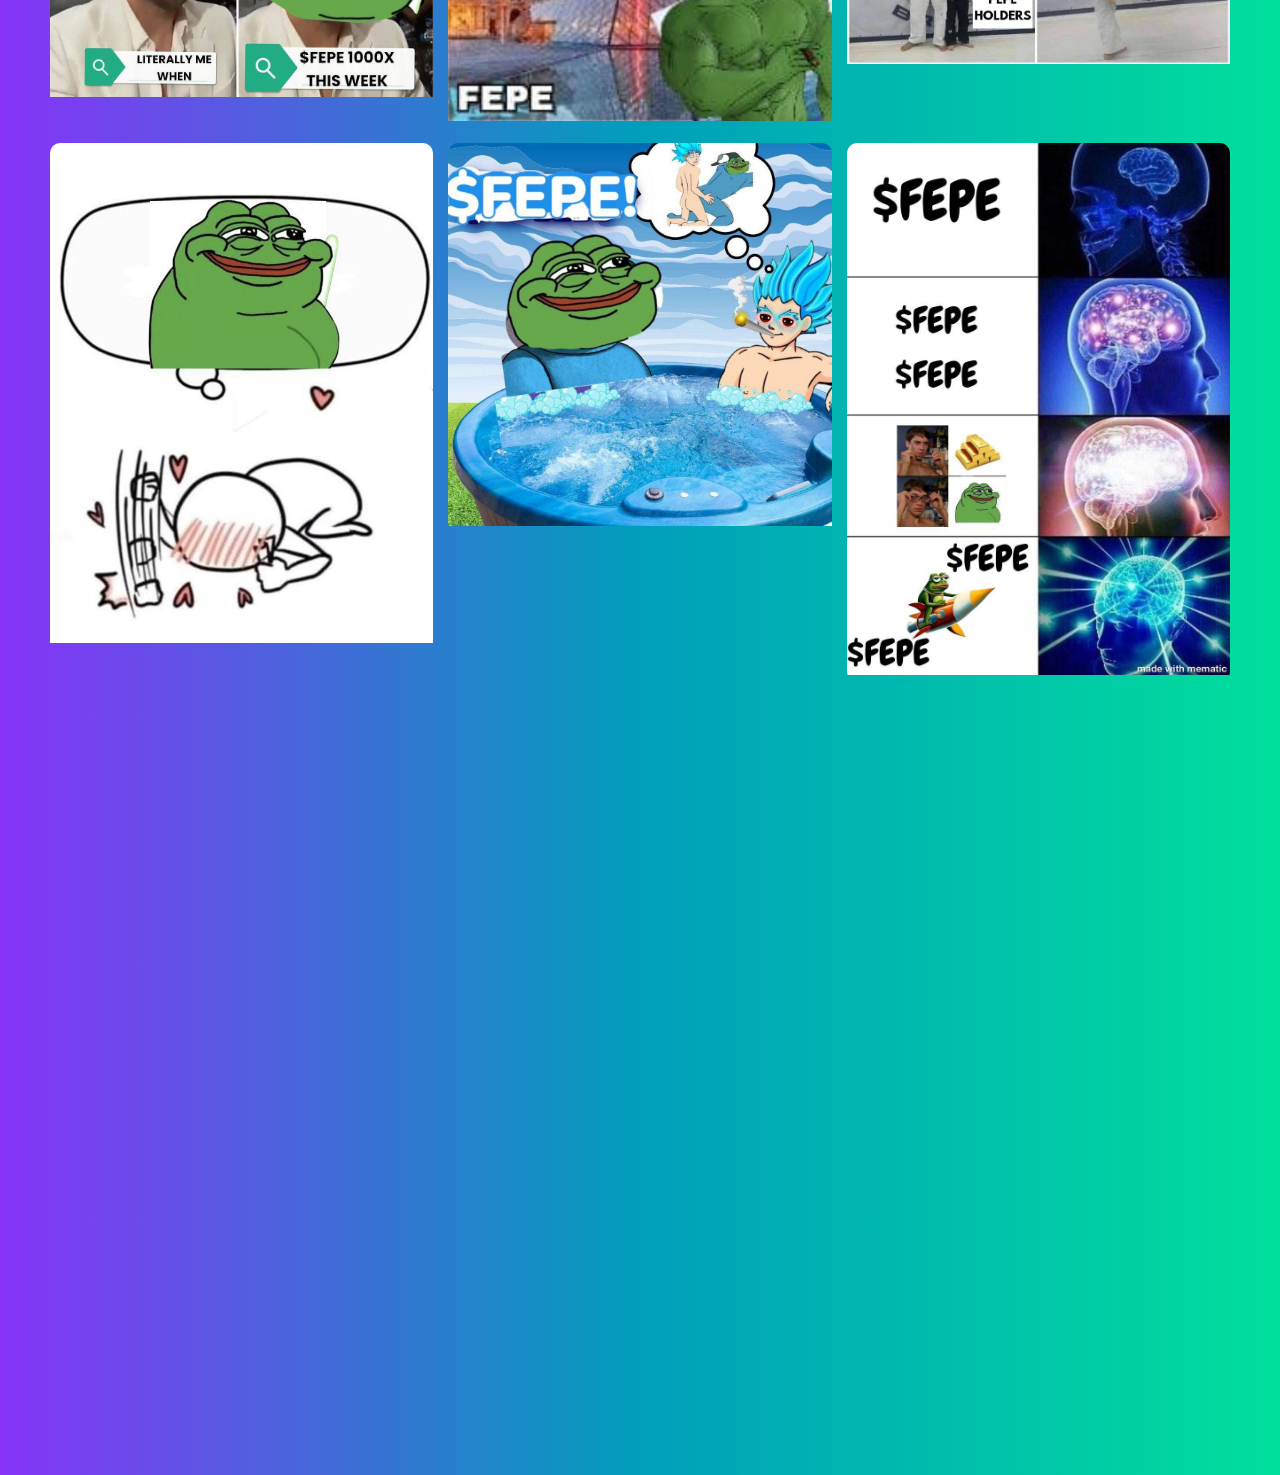
==== commit 63947b57: "new g" ====
--- a/index.html
+++ b/index.html
@@ -2603,7 +2603,7 @@
 											<div class="elementor-widget-container">
 												<div class="elementor-button-wrapper">
 													<a class="elementor-button elementor-button-link elementor-size-sm"
-														href="https://pump.fun/coin/FEPExQYn9y77CMx7HfJw9BJc1ydBiZtE5WNM99kozgor" target="_blank" rel="noopener">
+														href="https://pump.fun/coin/xxxxxxxxxxxxxxxxxxx" target="_blank" rel="noopener">
 														<span class="elementor-button-content-wrapper">
 															<span class="elementor-button-text">Buy Now</span>
 														</span>
@@ -3061,7 +3061,7 @@
 													</span>
 													<!-- <span class="elementor-grid-item">
 														<a class="elementor-icon elementor-social-icon elementor-social-icon- elementor-repeater-item-1b42559"
-															href="https://pump.fun/coin/FEPExQYn9y77CMx7HfJw9BJc1ydBiZtE5WNM99kozgor" target="_blank" rel="noopener">
+															href="https://pump.fun/coin/xxxxxxxxxxxxxxxxxxx" target="_blank" rel="noopener">
 															<span class="elementor-screen-only"></span>
 															<img style="max-width: 50px;" src="./uni.png"> </a>
 													</span> -->
@@ -3079,7 +3079,7 @@
 													</span>
 													<!-- <span class="elementor-grid-item">
 														<a class="elementor-icon elementor-social-icon elementor-social-icon- elementor-repeater-item-6ee77e5"
-															href="https://etherscan.io/address/FEPExQYn9y77CMx7HfJw9BJc1ydBiZtE5WNM99kozgor" target="_blank" rel="noopener">
+															href="https://etherscan.io/address/xxxxxxxxxxxxxxxxxxx" target="_blank" rel="noopener">
 															<span class="elementor-screen-only"></span>
 															<img style="max-width: 30px;" src="./images/eth.png"> </a>
 													</span> -->
@@ -3092,7 +3092,7 @@
 											<div class="elementor-widget-container">
 												<div class="elementor-button-wrapper">
 													<a class="elementor-button elementor-button-link elementor-size-sm"
-														href="https://pump.fun/coin/FEPExQYn9y77CMx7HfJw9BJc1ydBiZtE5WNM99kozgor" target="_blank" rel="noopener">
+														href="https://pump.fun/coin/xxxxxxxxxxxxxxxxxxx" target="_blank" rel="noopener">
 														<span class="elementor-button-content-wrapper">
 															<span class="elementor-button-text">Buy Now</span>
 														</span>
@@ -3127,9 +3127,10 @@
 												data-settings="{&quot;ha_floating_fx&quot;:&quot;yes&quot;,&quot;ha_floating_fx_scale_toggle&quot;:&quot;yes&quot;,&quot;ha_floating_fx_scale_duration&quot;:{&quot;unit&quot;:&quot;px&quot;,&quot;size&quot;:500,&quot;sizes&quot;:[]},&quot;_animation&quot;:&quot;zoomIn&quot;,&quot;ha_floating_fx_scale_x&quot;:{&quot;unit&quot;:&quot;px&quot;,&quot;size&quot;:&quot;&quot;,&quot;sizes&quot;:{&quot;from&quot;:1,&quot;to&quot;:1.2}},&quot;ha_floating_fx_scale_y&quot;:{&quot;unit&quot;:&quot;px&quot;,&quot;size&quot;:&quot;&quot;,&quot;sizes&quot;:{&quot;from&quot;:1,&quot;to&quot;:1.2}},&quot;ha_floating_fx_scale_delay&quot;:{&quot;unit&quot;:&quot;px&quot;,&quot;size&quot;:&quot;&quot;,&quot;sizes&quot;:[]}}"
 												data-widget_type="image.default">
 												<div class="elementor-widget-container">
-													<img style="width: 700px; height: auto; " decoding="async" width="517" height="482" src="./images/fepe.png"
+													<video muted autoplay style="width: 550px; max-width: 90%; border-radius: 15px;" src="./images/new-l.mp4"></video>
+													<!-- <img style="width: 700px; height: auto; " decoding="async" width="517" height="482" src="./images/new.gif"
 														class="attachment-large size-large wp-image-164"
-														alt="" />
+														alt="" /> -->
 														<!-- <noscript>
 														<img decoding="async" width="517" height="482" src="./images/fepe.png"
 															class="attachment-large size-large wp-image-164" alt=""
@@ -3446,7 +3447,7 @@
 													
 													<span style="color: white; font-weight: bold; font-size: 22px;">Ca
 													: <br> 
-												<span class="ca">FEPExQYn9y77CMx7HfJw9BJc1ydBiZtE5WNM99kozgor</span>
+												<span class="ca">xxxxxxxxxxxxxxxxxxx</span>
 												</span>
 											</div>
 										</div>
@@ -3461,7 +3462,7 @@
 											data-settings="{&quot;ha_floating_fx&quot;:&quot;yes&quot;,&quot;ha_floating_fx_rotate_toggle&quot;:&quot;yes&quot;,&quot;ha_floating_fx_rotate_x&quot;:{&quot;unit&quot;:&quot;px&quot;,&quot;size&quot;:&quot;&quot;,&quot;sizes&quot;:{&quot;from&quot;:0,&quot;to&quot;:0}},&quot;ha_floating_fx_rotate_y&quot;:{&quot;unit&quot;:&quot;px&quot;,&quot;size&quot;:&quot;&quot;,&quot;sizes&quot;:{&quot;from&quot;:0,&quot;to&quot;:0}},&quot;ha_floating_fx_rotate_z&quot;:{&quot;unit&quot;:&quot;px&quot;,&quot;size&quot;:&quot;&quot;,&quot;sizes&quot;:{&quot;from&quot;:-17,&quot;to&quot;:17}},&quot;ha_floating_fx_rotate_duration&quot;:{&quot;unit&quot;:&quot;px&quot;,&quot;size&quot;:1000,&quot;sizes&quot;:[]},&quot;ha_floating_fx_rotate_delay&quot;:{&quot;unit&quot;:&quot;px&quot;,&quot;size&quot;:&quot;&quot;,&quot;sizes&quot;:[]}}"
 											data-widget_type="image.default">
 											<div class="elementor-widget-container">
-												<img style="border-radius: 12px;" decoding="async" width="512" height="512" src="./images/fepe.gif"
+												<img style="border-radius: 12px;" decoding="async" width="512" height="512" src="./images/new.gif"
 													class="attachment-large size-large wp-image-90" alt=""
 													sizes="(max-width: 512px) 100vw, 512px" /></noscript>
 											</div>
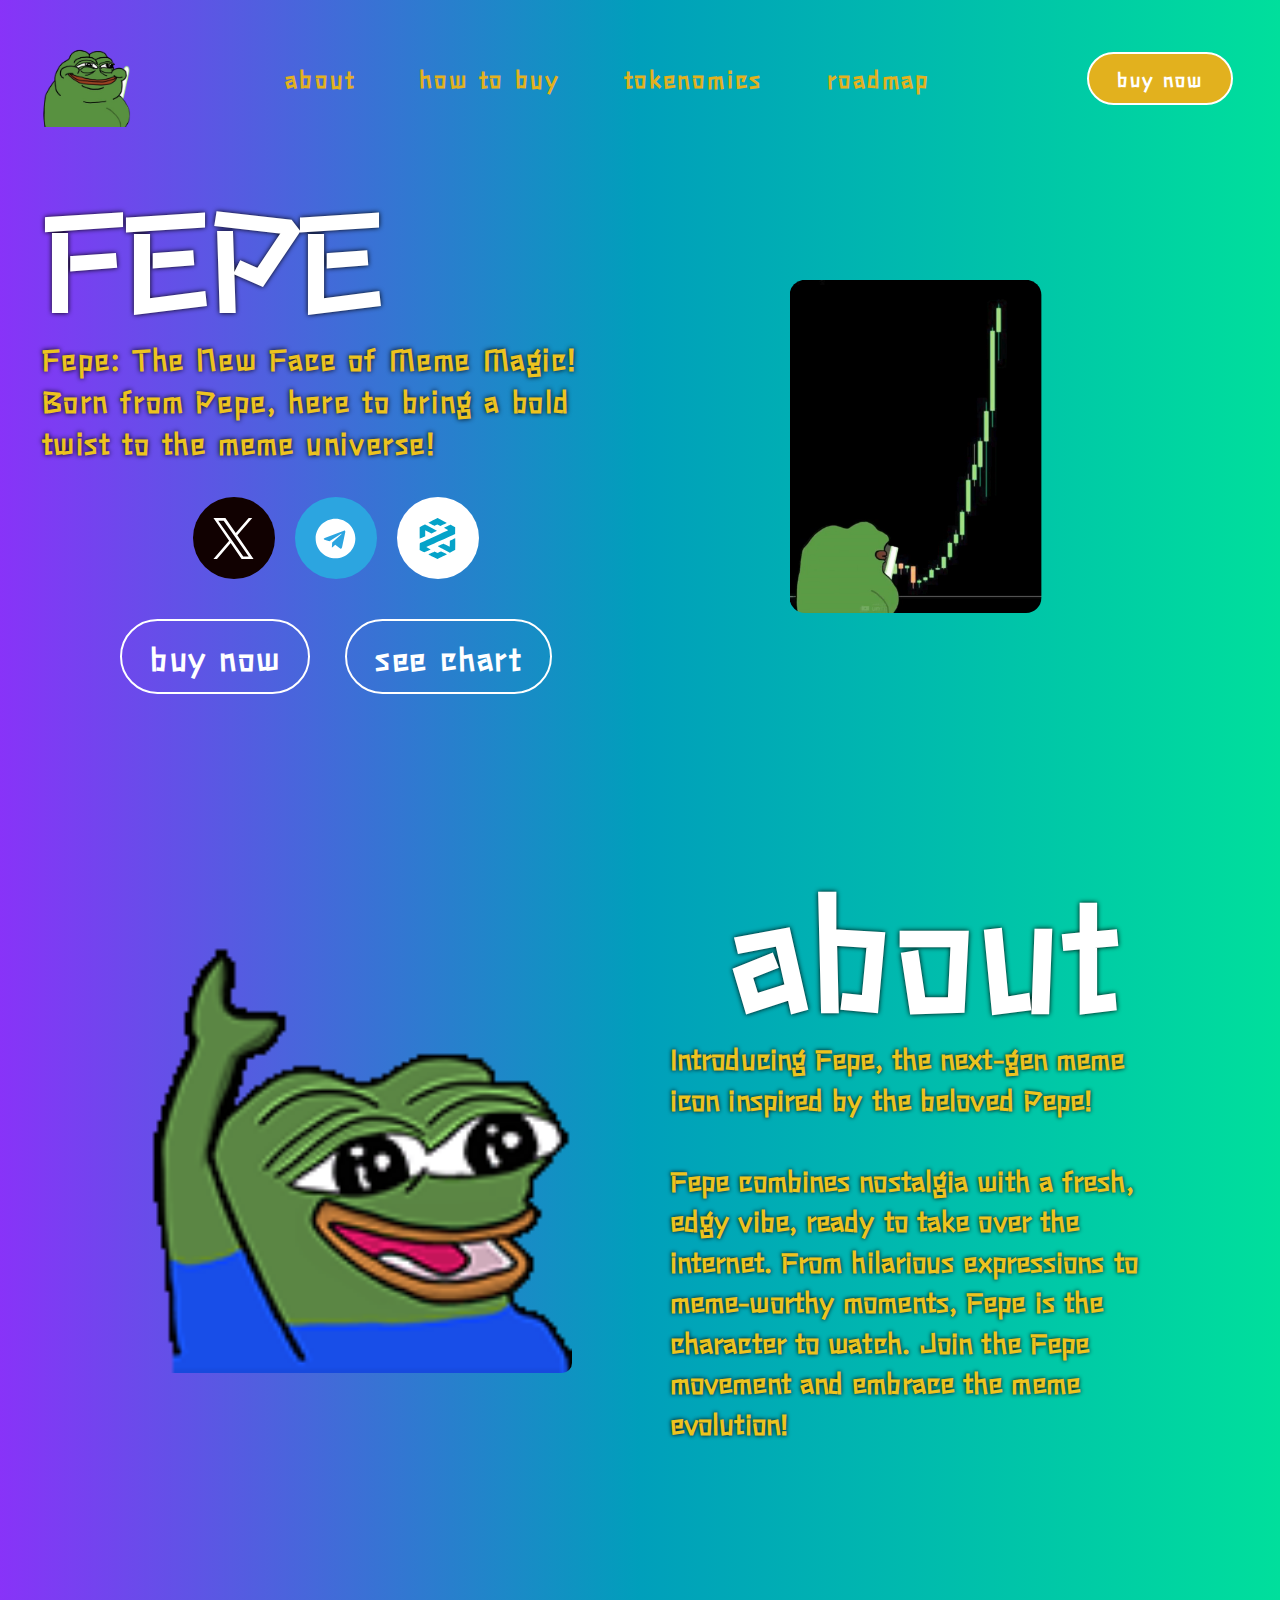
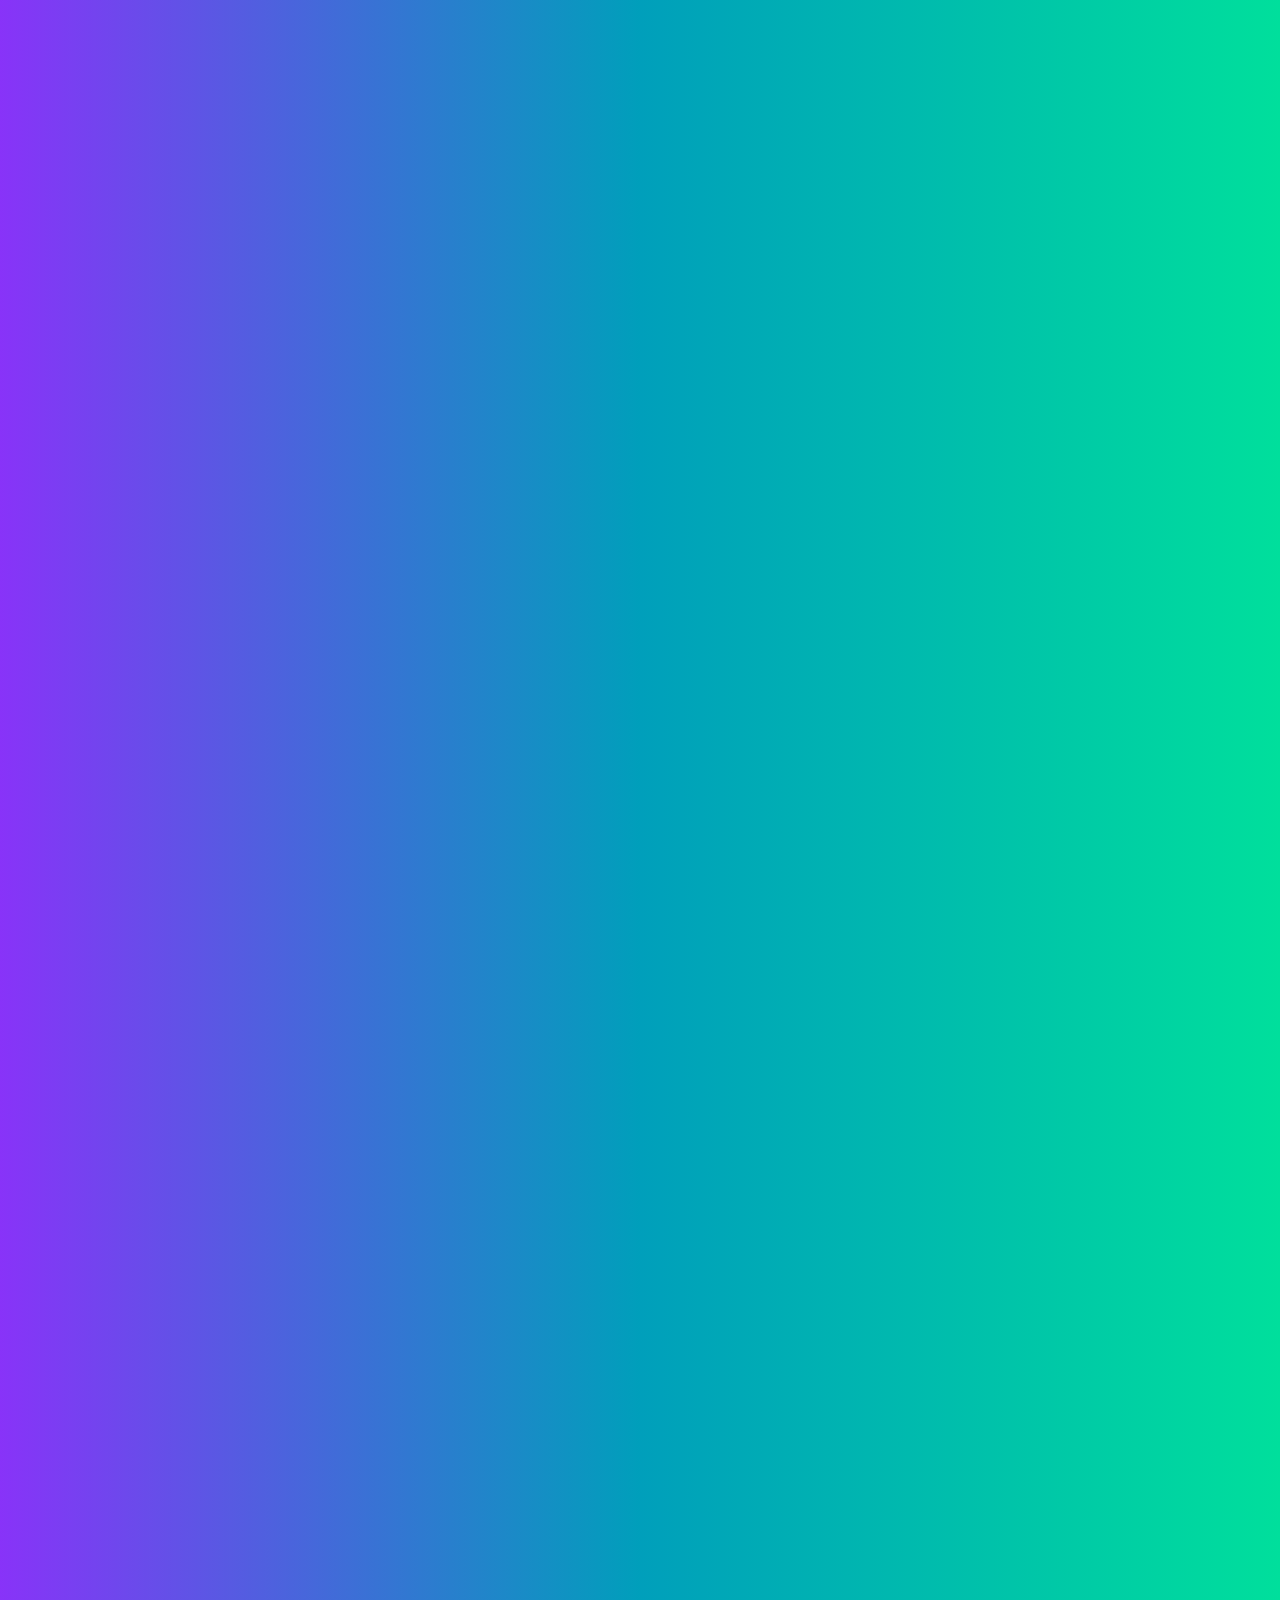
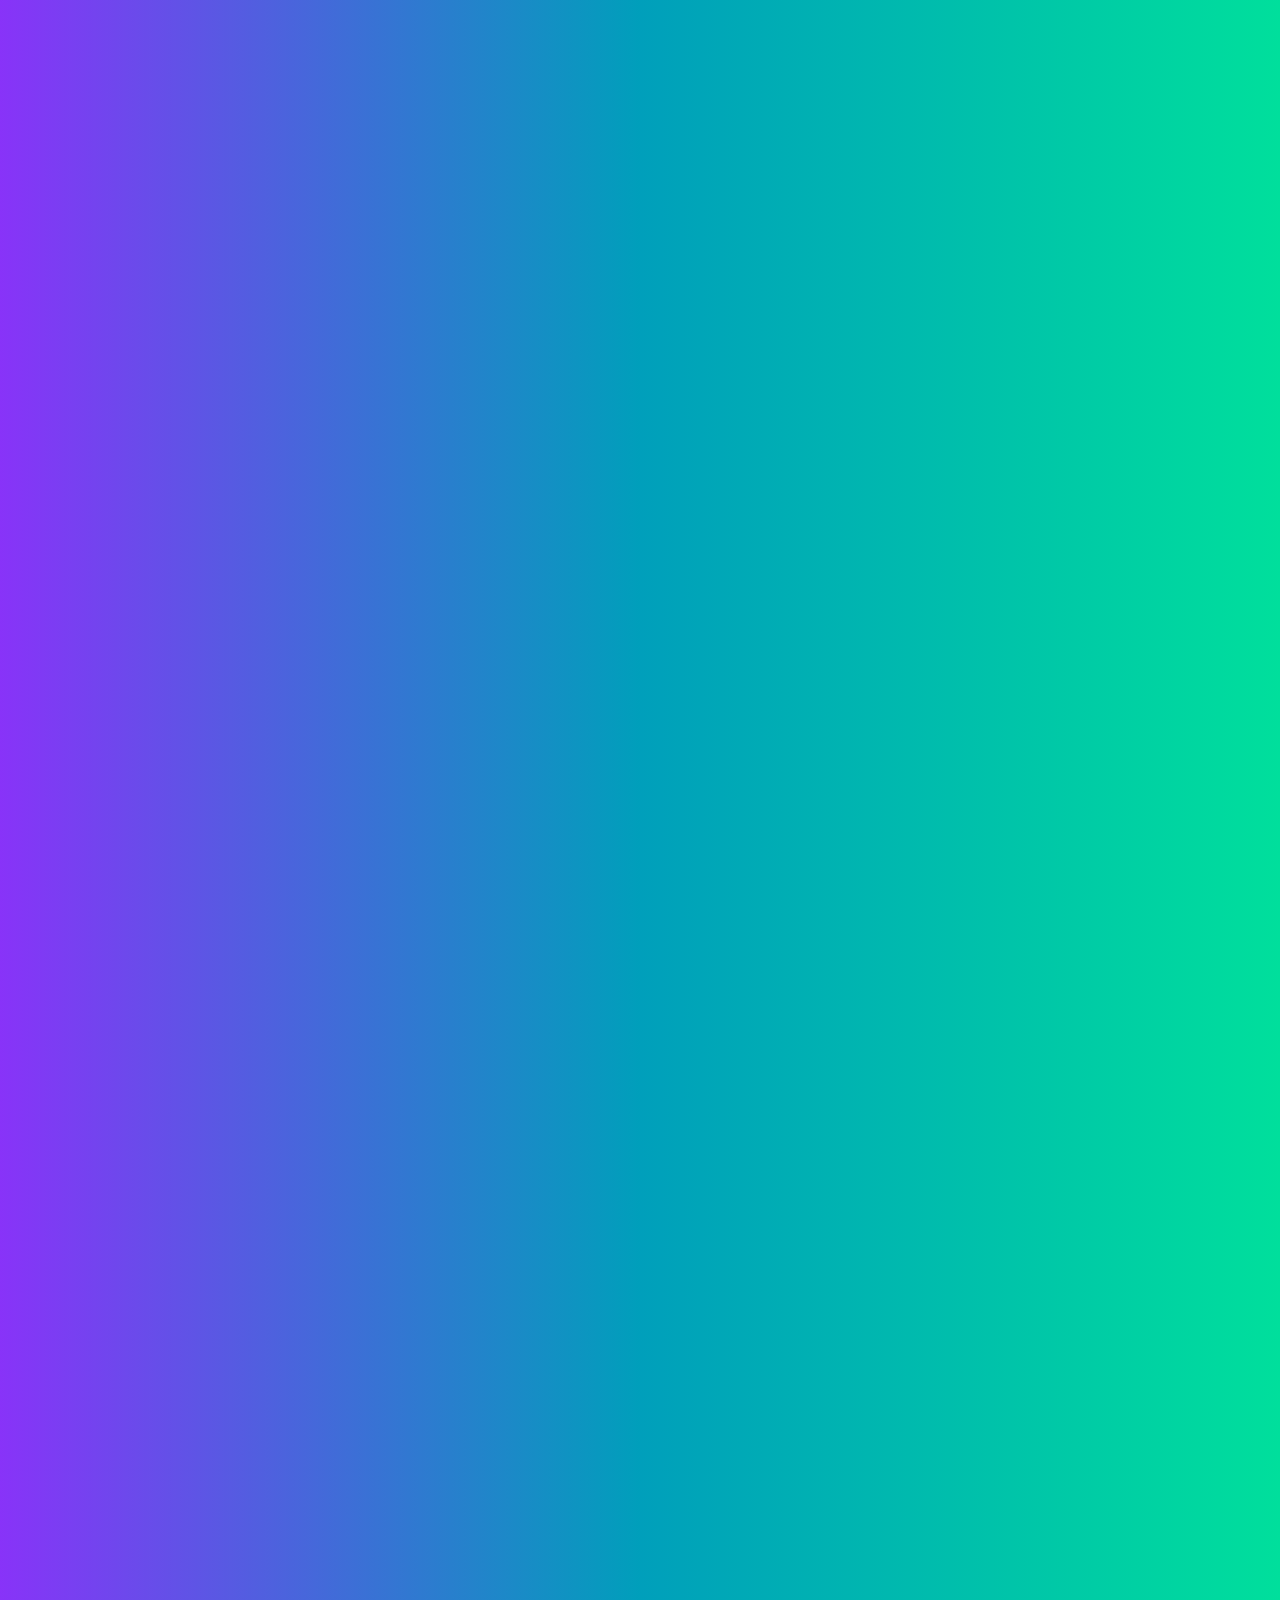
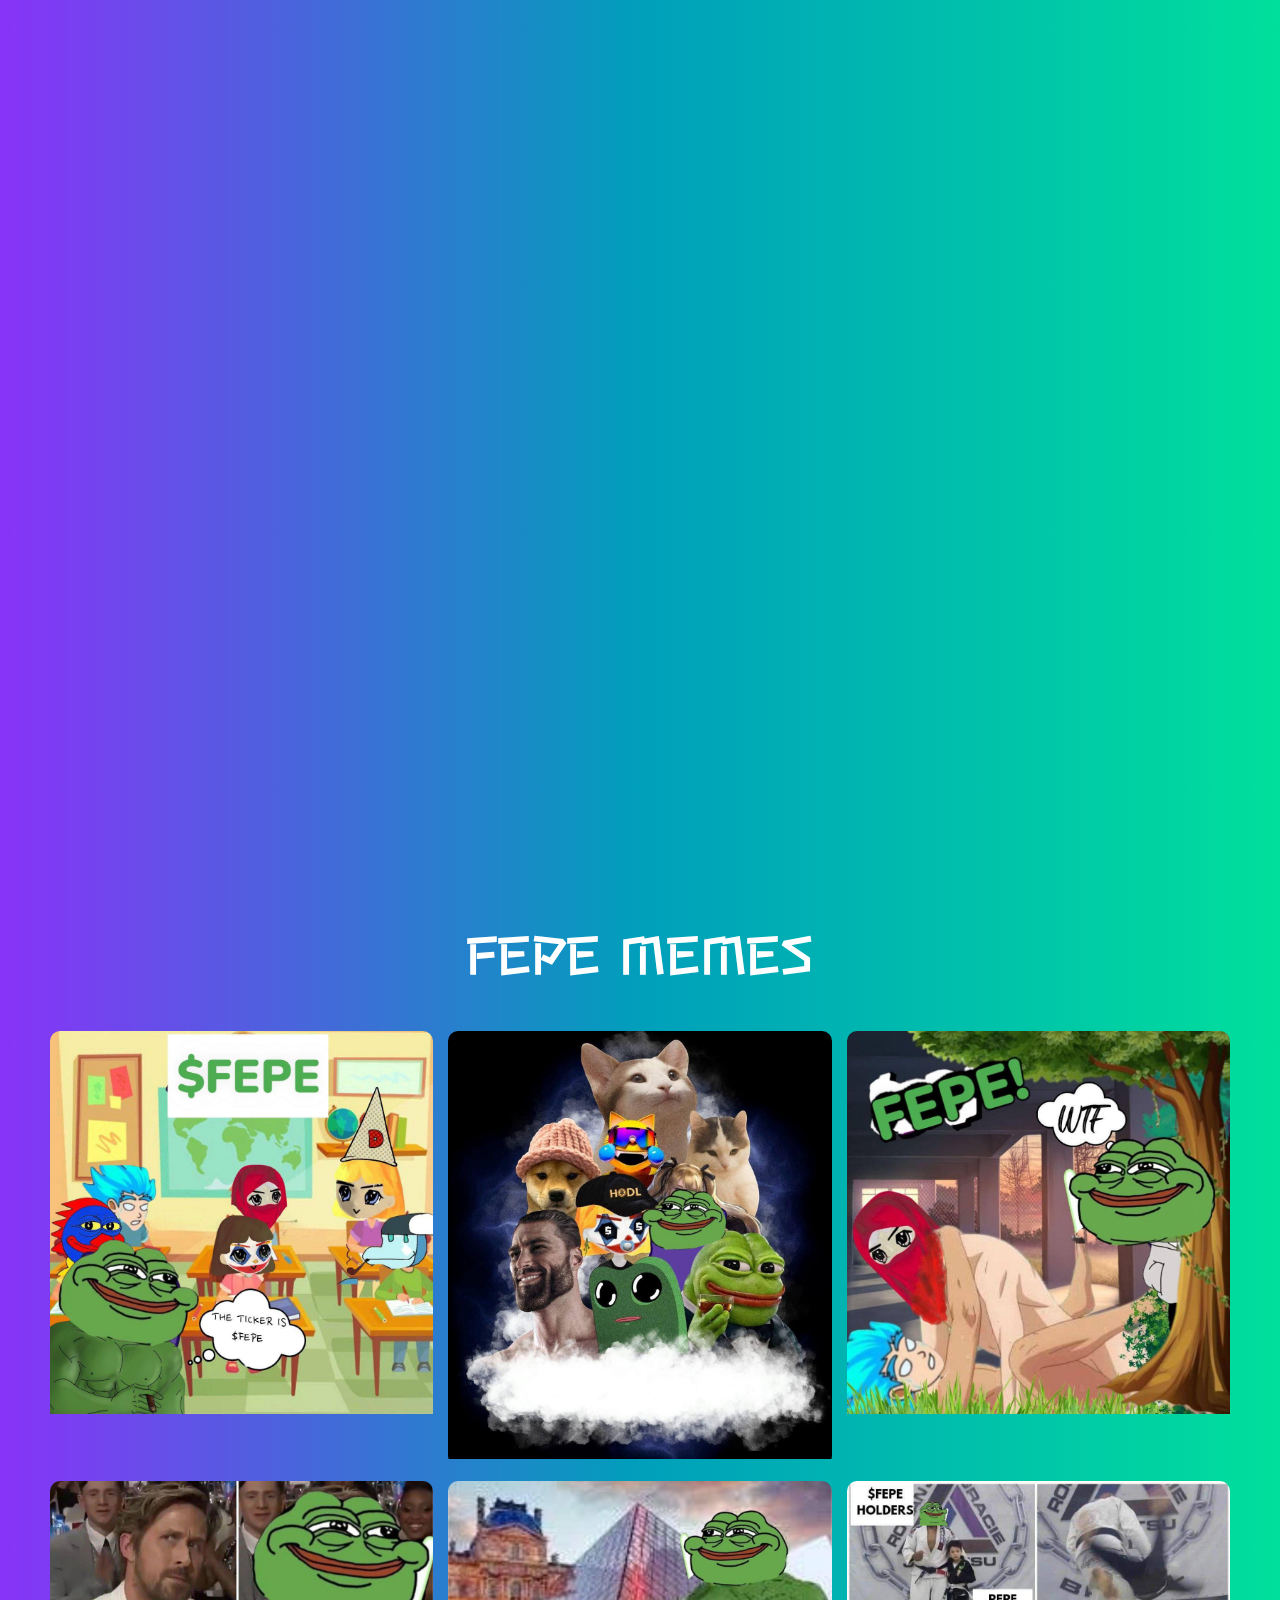
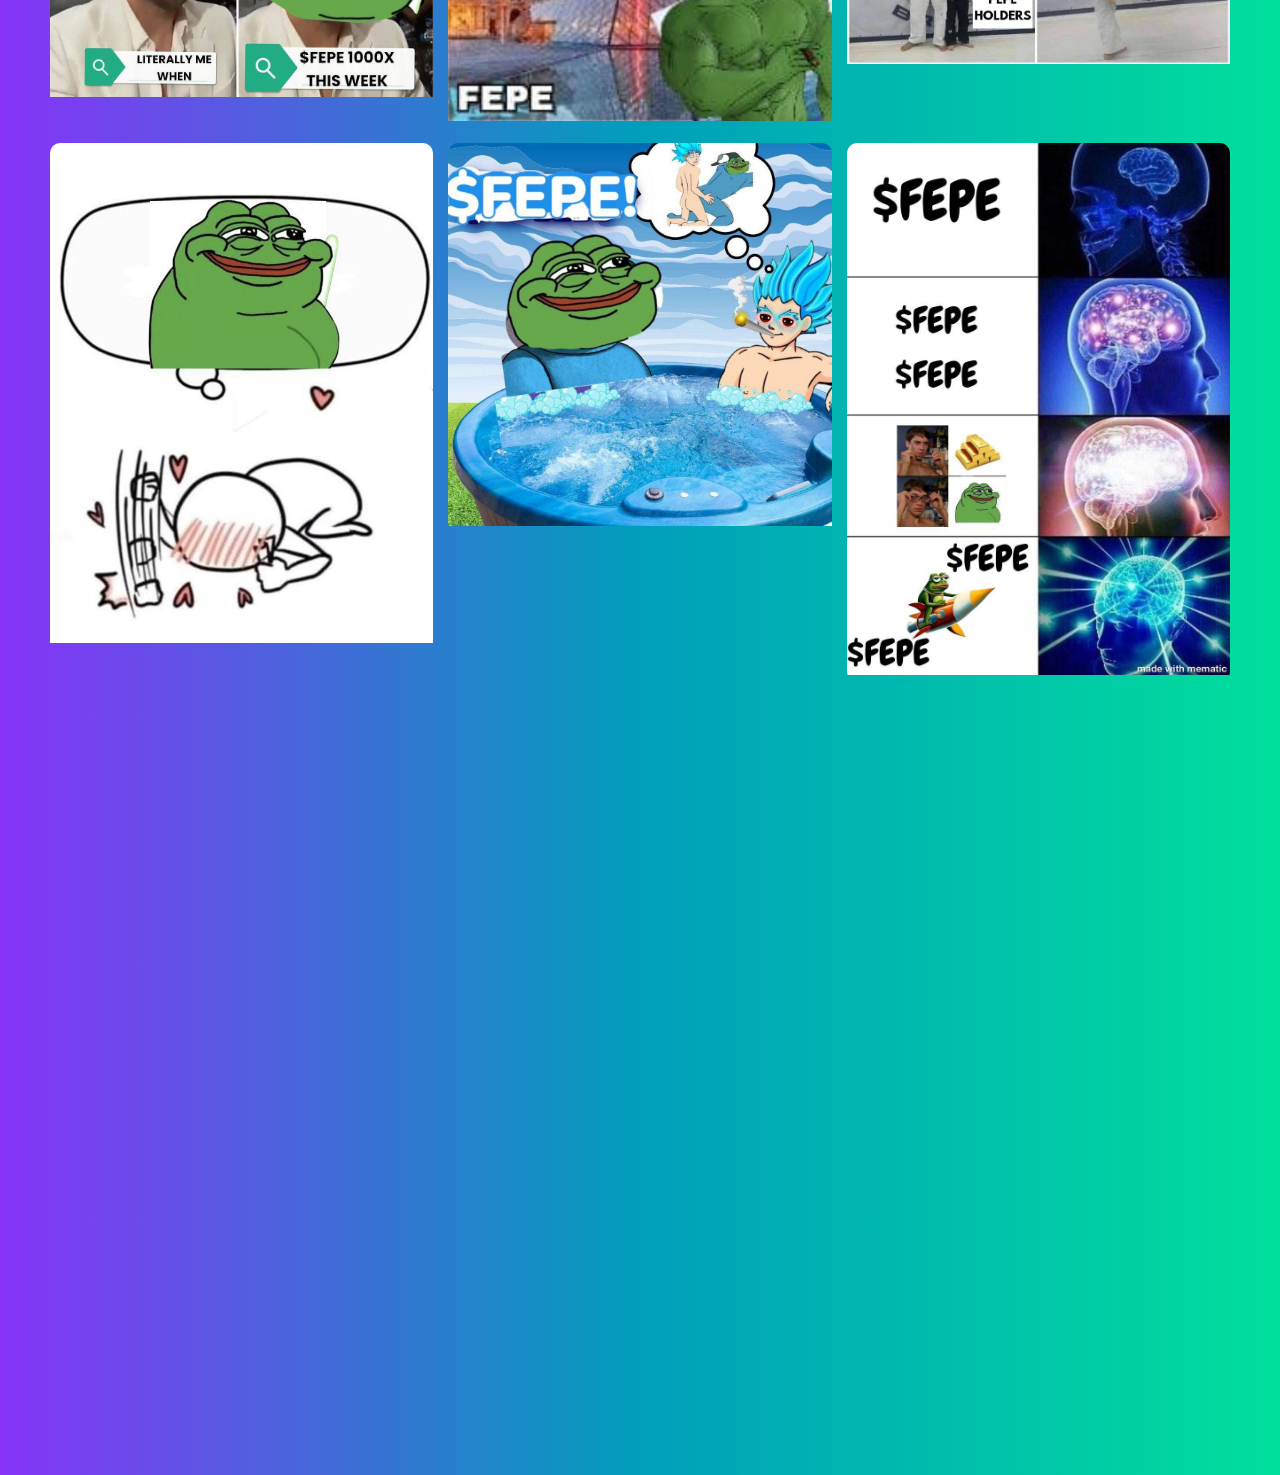
==== commit a6b2258d: "ca" ====
--- a/index.html
+++ b/index.html
@@ -2603,7 +2603,7 @@
 											<div class="elementor-widget-container">
 												<div class="elementor-button-wrapper">
 													<a class="elementor-button elementor-button-link elementor-size-sm"
-														href="https://pump.fun/coin/xxxxxxxxxxxxxxxxxxx" target="_blank" rel="noopener">
+														href="https://pump.fun/coin/fepeP53KydGzTW7XpdBKD3g6cUG452vozta1yWBxc7i" target="_blank" rel="noopener">
 														<span class="elementor-button-content-wrapper">
 															<span class="elementor-button-text">Buy Now</span>
 														</span>
@@ -3061,7 +3061,7 @@
 													</span>
 													<!-- <span class="elementor-grid-item">
 														<a class="elementor-icon elementor-social-icon elementor-social-icon- elementor-repeater-item-1b42559"
-															href="https://pump.fun/coin/xxxxxxxxxxxxxxxxxxx" target="_blank" rel="noopener">
+															href="https://pump.fun/coin/fepeP53KydGzTW7XpdBKD3g6cUG452vozta1yWBxc7i" target="_blank" rel="noopener">
 															<span class="elementor-screen-only"></span>
 															<img style="max-width: 50px;" src="./uni.png"> </a>
 													</span> -->
@@ -3079,7 +3079,7 @@
 													</span>
 													<!-- <span class="elementor-grid-item">
 														<a class="elementor-icon elementor-social-icon elementor-social-icon- elementor-repeater-item-6ee77e5"
-															href="https://etherscan.io/address/xxxxxxxxxxxxxxxxxxx" target="_blank" rel="noopener">
+															href="https://etherscan.io/address/fepeP53KydGzTW7XpdBKD3g6cUG452vozta1yWBxc7i" target="_blank" rel="noopener">
 															<span class="elementor-screen-only"></span>
 															<img style="max-width: 30px;" src="./images/eth.png"> </a>
 													</span> -->
@@ -3092,7 +3092,7 @@
 											<div class="elementor-widget-container">
 												<div class="elementor-button-wrapper">
 													<a class="elementor-button elementor-button-link elementor-size-sm"
-														href="https://pump.fun/coin/xxxxxxxxxxxxxxxxxxx" target="_blank" rel="noopener">
+														href="https://pump.fun/coin/fepeP53KydGzTW7XpdBKD3g6cUG452vozta1yWBxc7i" target="_blank" rel="noopener">
 														<span class="elementor-button-content-wrapper">
 															<span class="elementor-button-text">Buy Now</span>
 														</span>
@@ -3447,7 +3447,7 @@
 													
 													<span style="color: white; font-weight: bold; font-size: 22px;">Ca
 													: <br> 
-												<span class="ca">xxxxxxxxxxxxxxxxxxx</span>
+												<span class="ca">fepeP53KydGzTW7XpdBKD3g6cUG452vozta1yWBxc7i</span>
 												</span>
 											</div>
 										</div>
